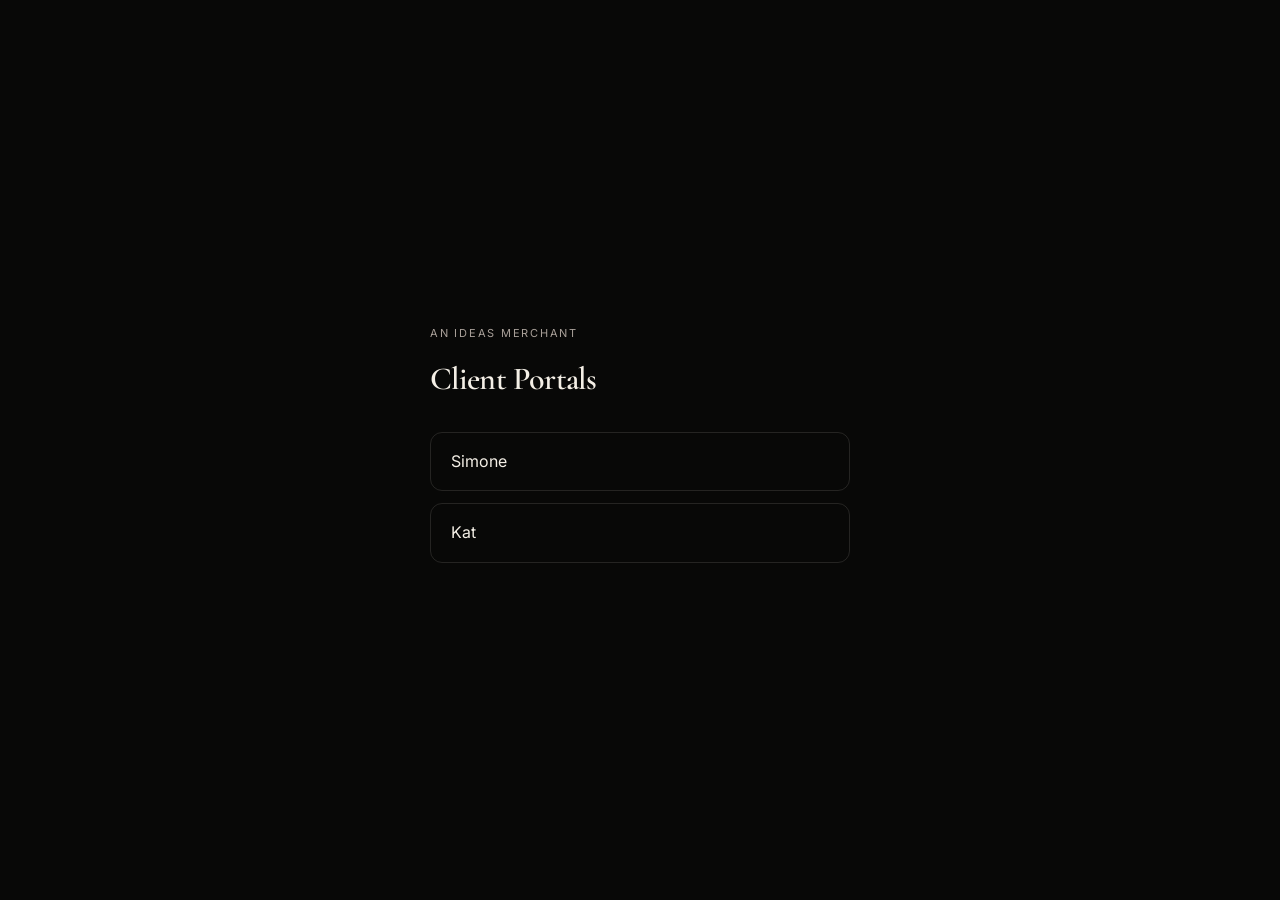
==== index.html @ 1a32e4e5 "Add files via upload" ====
<!DOCTYPE html>
<html lang="en">
<head>
<meta charset="utf-8">
<meta name="viewport" content="width=device-width, initial-scale=1">
<title>Client Portals · An Ideas Merchant</title>
<link rel="stylesheet" href="../styles.css">
<style>
  body { margin:0; min-height:100vh; display:flex; align-items:center; justify-content:center; background:var(--aim-black); color:var(--aim-ivory); font-family:var(--font-body); padding:40px; }
  .wrap { width:min(420px, 100%); }
  .word { font-size:11px; letter-spacing:0.16em; text-transform:uppercase; color:var(--aim-muted); margin:0 0 10px; }
  h1 { font-family:var(--font-display); font-weight:600; letter-spacing:-0.02em; font-size:32px; margin:0 0 28px; }
  a.client-link { display:block; border:1px solid var(--aim-hairline-ivory); border-radius:12px; padding:16px 20px; margin-bottom:12px; color:var(--aim-ivory); transition:border-color 0.28s; }
  a.client-link:hover { border-color:var(--aim-gold); color:var(--aim-gold); }
</style>
</head>
<body>
<div class="wrap">
  <p class="word">An Ideas Merchant</p>
  <h1>Client Portals</h1>
  <a class="client-link" href="./simone/">Simone</a>
  <a class="client-link" href="./kat/">Kat</a>
</div>
</body>
</html>
---- styles.css ----
/* ============================================================
   AIM DESIGN SYSTEM v1.0 — global entry point.
   Consumers link this one file. Import order matters:
   fonts → tokens → effects. No rules are declared here.
   ============================================================ */
@import url('./tokens/fonts.css');
@import url('./tokens/colors.css');
@import url('./tokens/typography.css');
@import url('./tokens/spacing.css');
@import url('./tokens/effects.css');
@import url('./tokens/base.css');
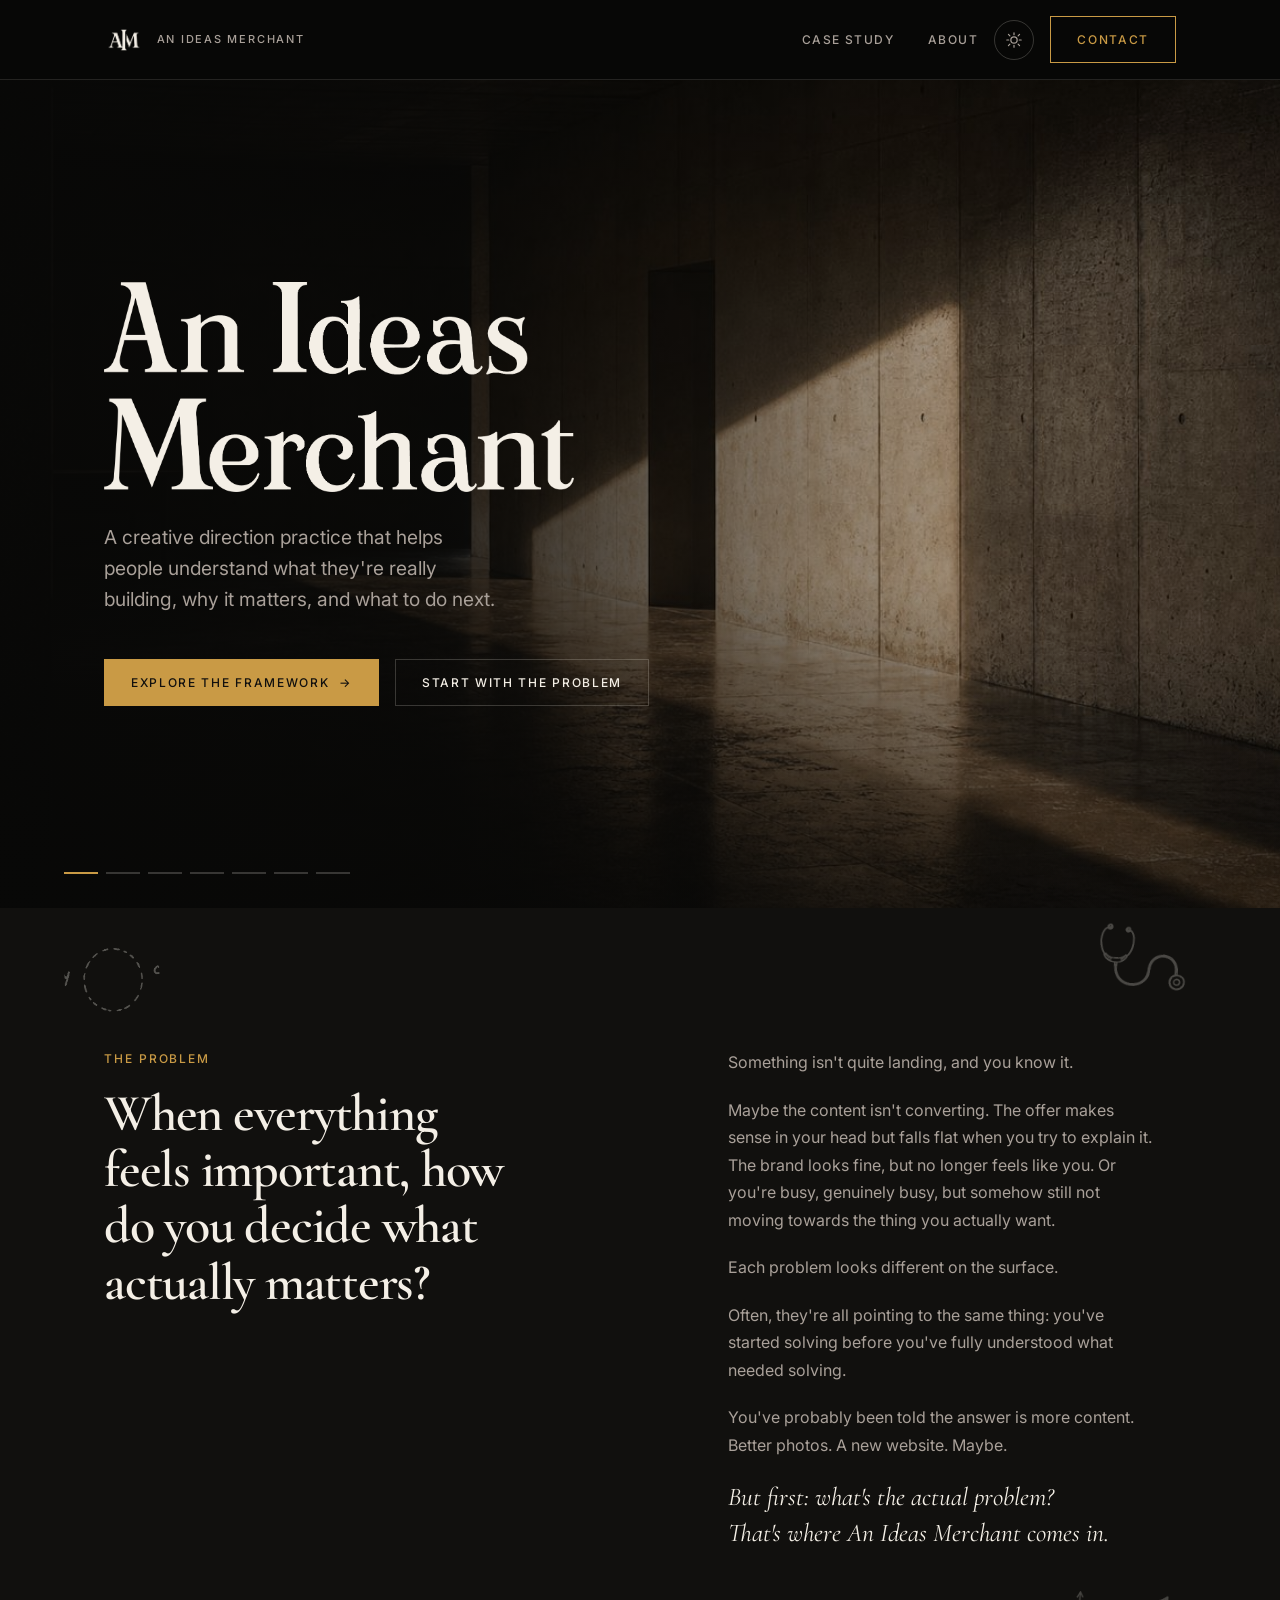
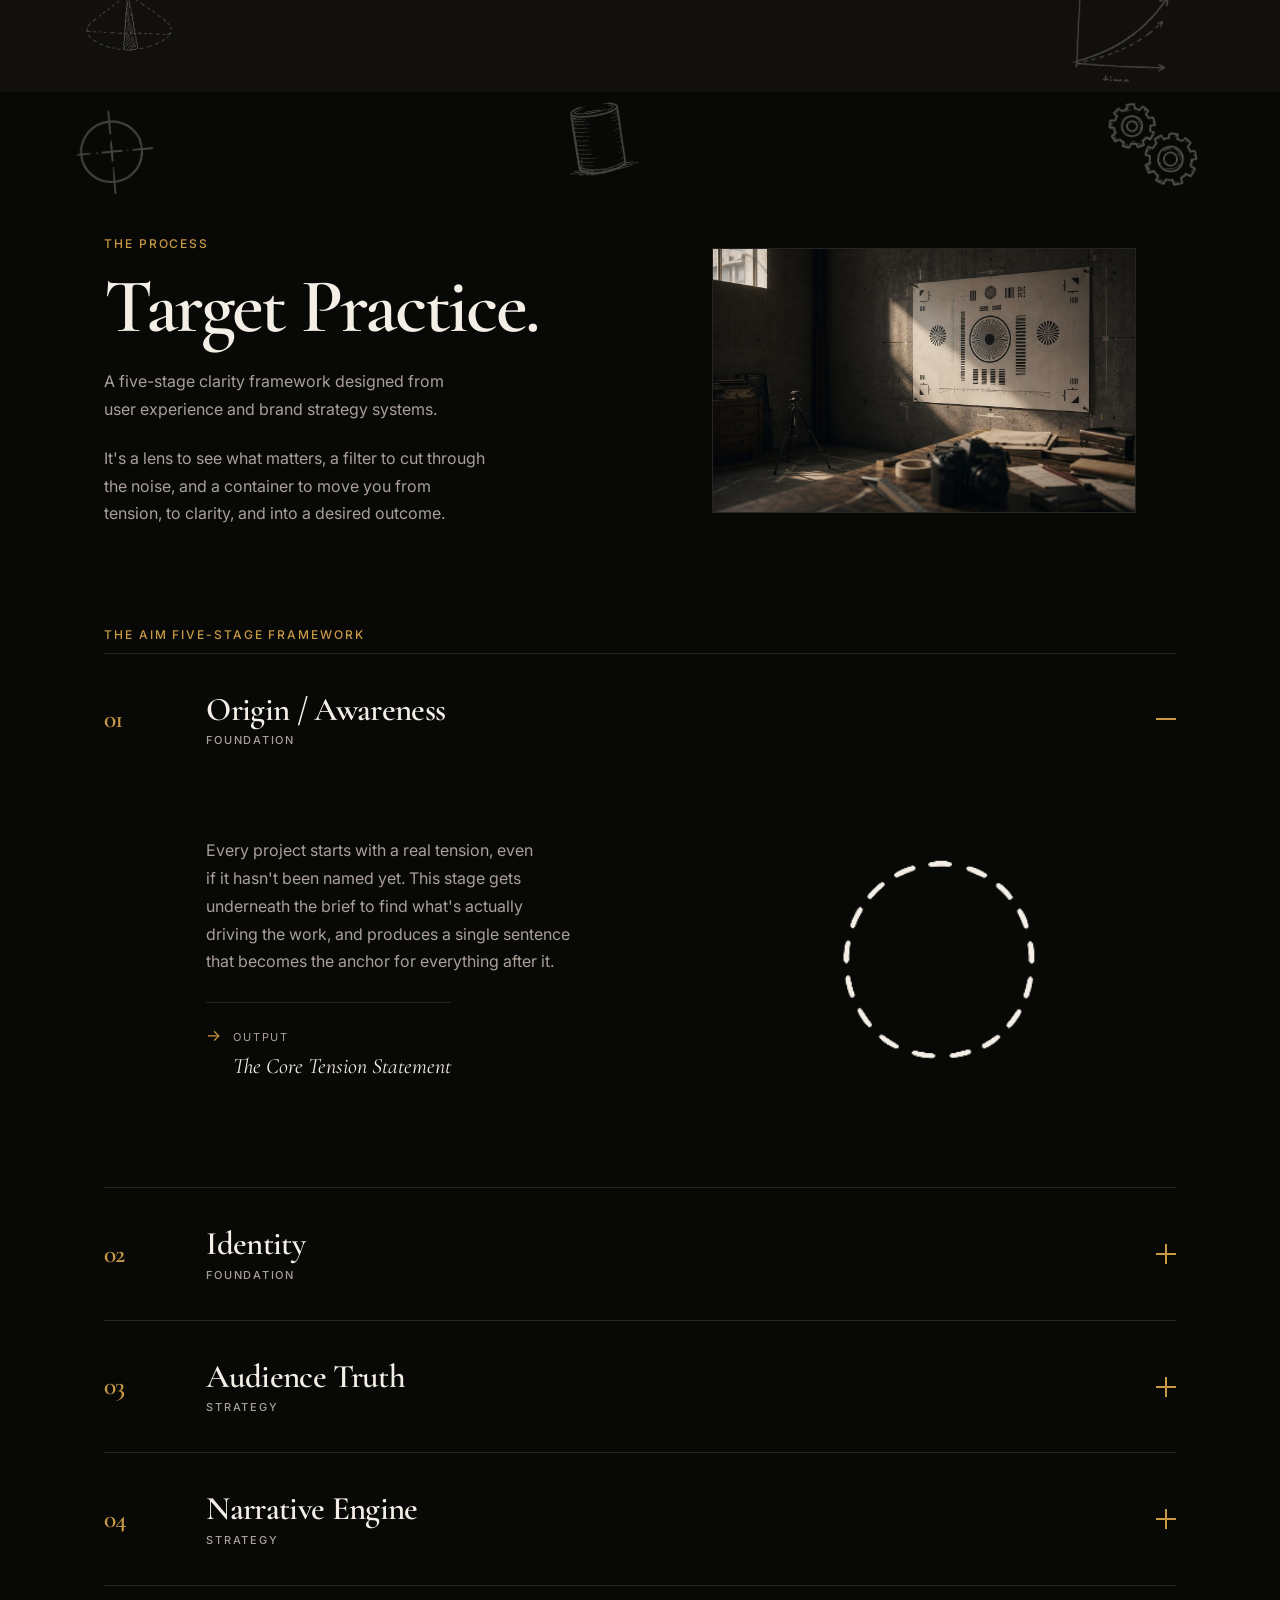
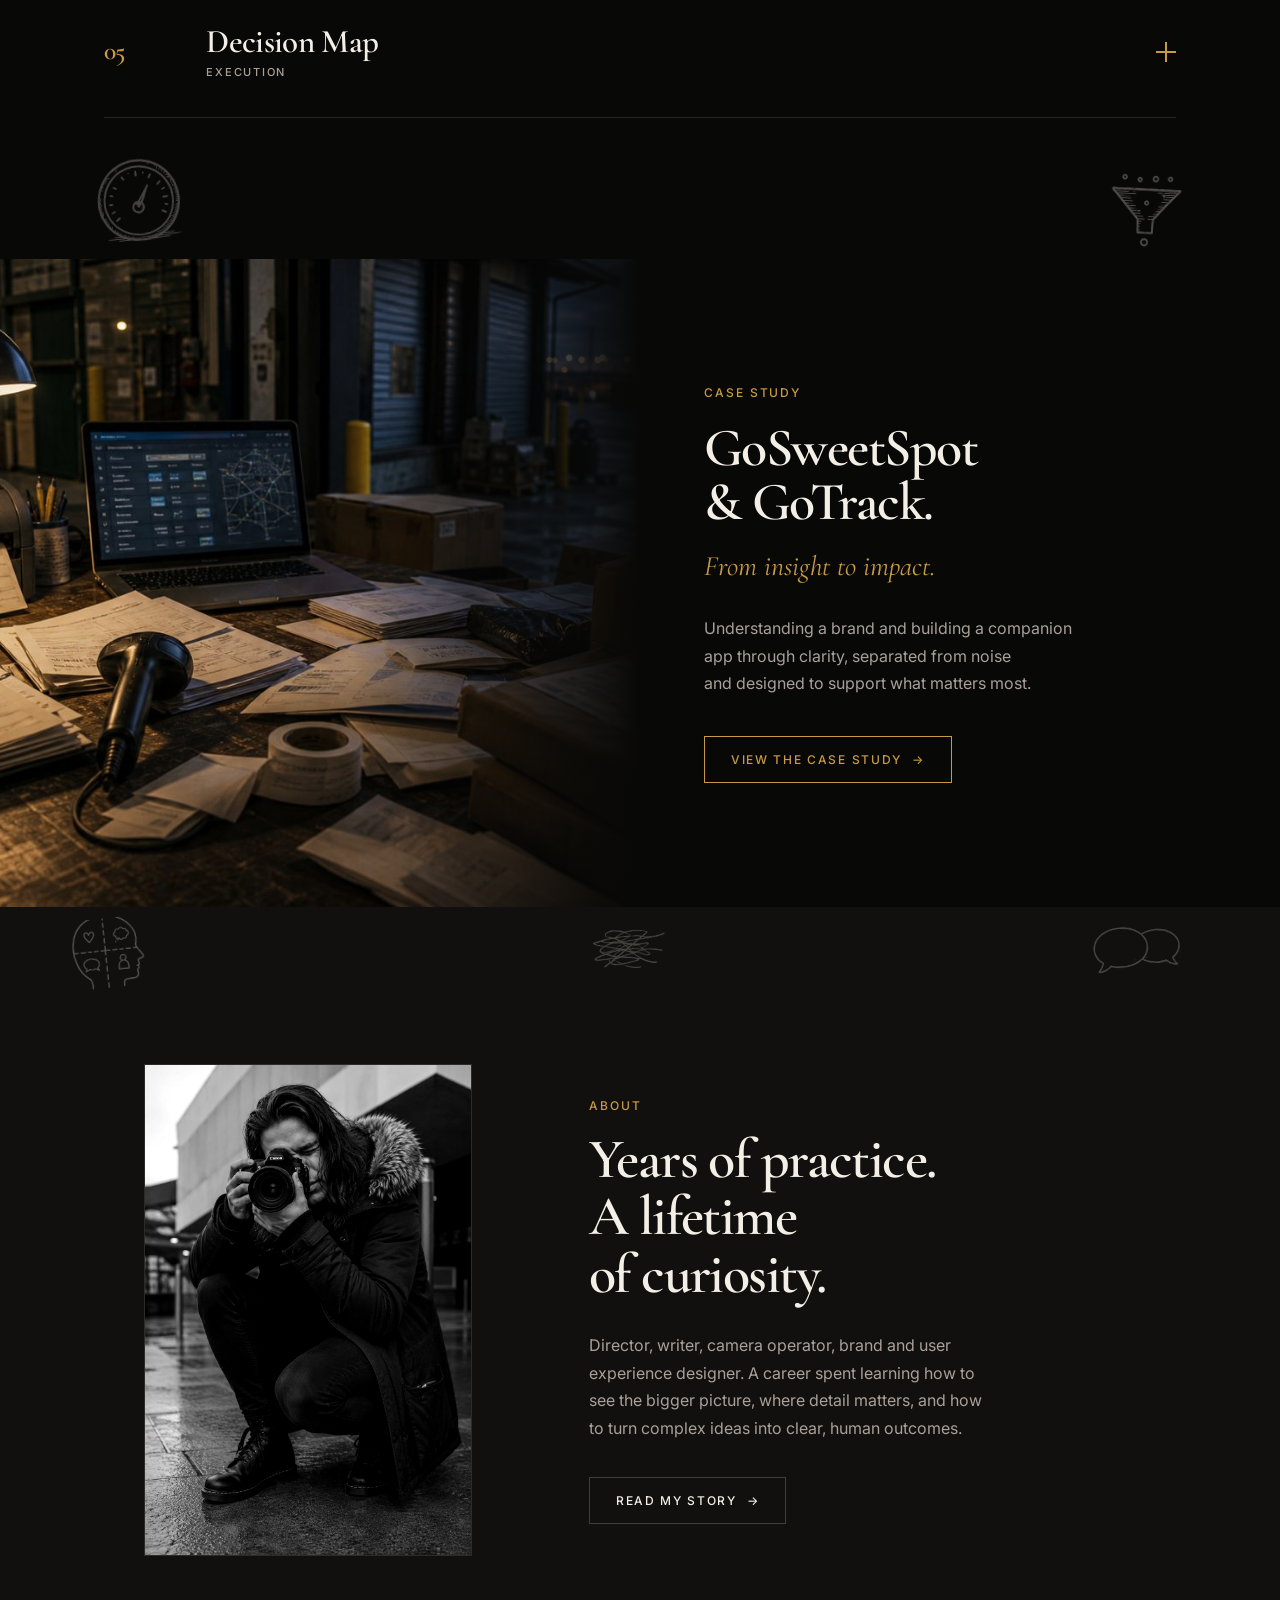
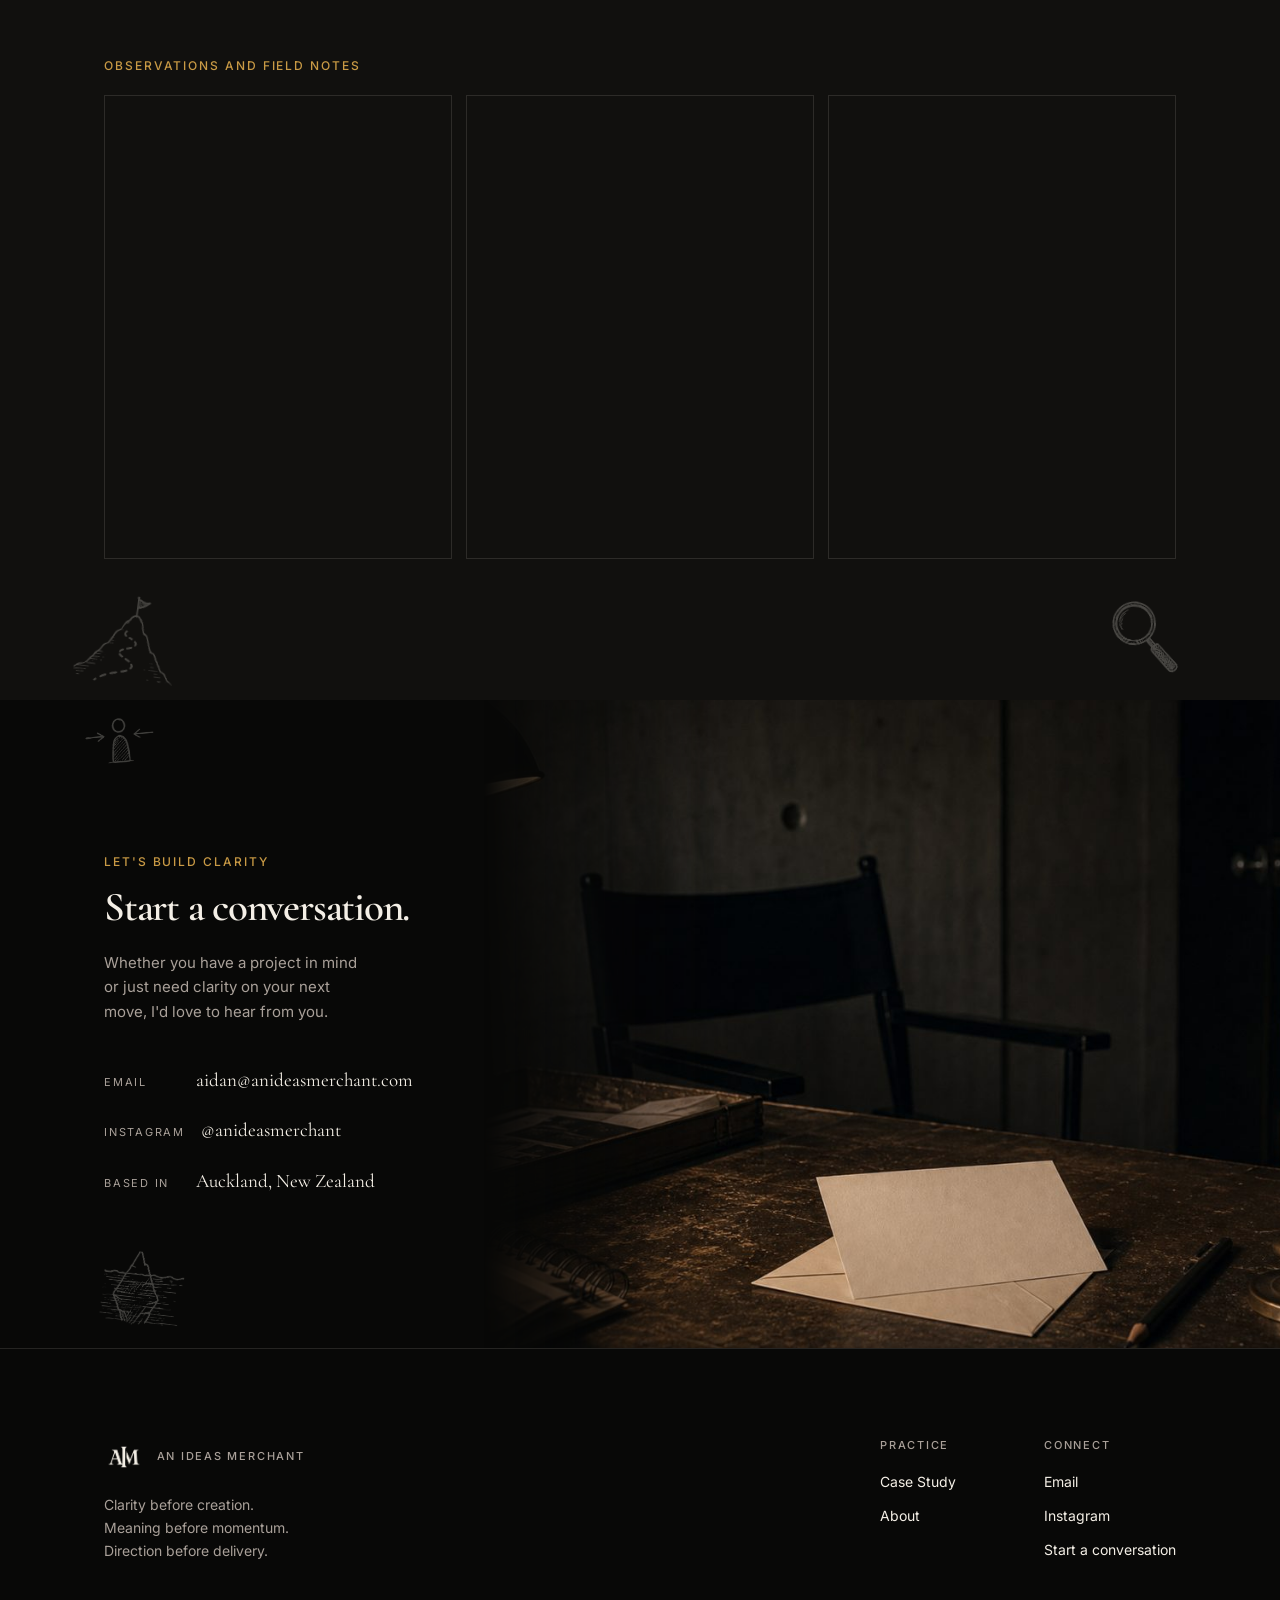
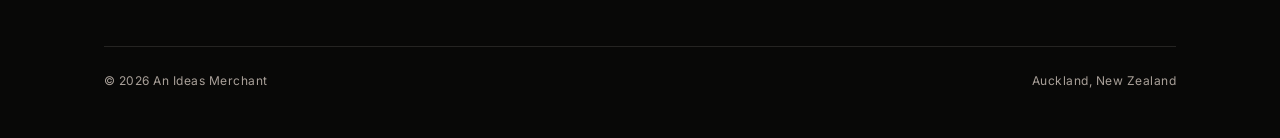
==== commit 7f1cf933: "Add files via upload" ====
--- a/index.html
+++ b/index.html
@@ -3,23 +3,804 @@
 <head>
 <meta charset="utf-8">
 <meta name="viewport" content="width=device-width, initial-scale=1">
-<title>Client Portals · An Ideas Merchant</title>
-<link rel="stylesheet" href="../styles.css">
+<meta name="color-scheme" content="dark light">
+<script>
+  (function () {
+    try {
+      var t = localStorage.getItem('aim-theme');
+      if (t === 'light' || t === 'dark') document.documentElement.setAttribute('data-theme', t);
+    } catch (e) {}
+  })();
+</script>
+<title>An Ideas Merchant · Clarity before creation</title>
+<link rel="icon" type="image/png" sizes="32x32" href="assets/favicon/favicon-32.png">
+<link rel="icon" type="image/png" sizes="48x48" href="assets/favicon/favicon-48.png">
+<link rel="icon" type="image/png" sizes="512x512" href="assets/favicon/favicon-512.png">
+<link rel="apple-touch-icon" href="assets/favicon/apple-touch-icon.png">
+<meta name="description" content="A creative direction practice that helps people understand what they're really building, why it matters, and what to do next.">
+<meta property="og:type" content="website">
+<meta property="og:site_name" content="An Ideas Merchant">
+<meta property="og:url" content="https://anideasmerchant.com/">
+<meta property="og:title" content="An Ideas Merchant · Clarity before creation">
+<meta property="og:description" content="A creative direction practice that helps people understand what they're really building, why it matters, and what to do next.">
+<meta property="og:image" content="https://anideasmerchant.com/assets/og/og-home.jpg">
+<meta property="og:image:width" content="1200">
+<meta property="og:image:height" content="630">
+<meta name="twitter:card" content="summary_large_image">
+<meta name="twitter:title" content="An Ideas Merchant · Clarity before creation">
+<meta name="twitter:description" content="A creative direction practice that helps people understand what they're really building, why it matters, and what to do next.">
+<meta name="twitter:image" content="https://anideasmerchant.com/assets/og/og-home.jpg">
+<link rel="stylesheet" href="styles.css">
 <style>
-  body { margin:0; min-height:100vh; display:flex; align-items:center; justify-content:center; background:var(--aim-black); color:var(--aim-ivory); font-family:var(--font-body); padding:40px; }
-  .wrap { width:min(420px, 100%); }
-  .word { font-size:11px; letter-spacing:0.16em; text-transform:uppercase; color:var(--aim-muted); margin:0 0 10px; }
-  h1 { font-family:var(--font-display); font-weight:600; letter-spacing:-0.02em; font-size:32px; margin:0 0 28px; }
-  a.client-link { display:block; border:1px solid var(--aim-hairline-ivory); border-radius:12px; padding:16px 20px; margin-bottom:12px; color:var(--aim-ivory); transition:border-color 0.28s; }
-  a.client-link:hover { border-color:var(--aim-gold); color:var(--aim-gold); }
+  /* ============================================================
+     An Ideas Merchant — website. Dark direction (cinema black).
+     Built on AIM design system tokens (styles.css). Page-level
+     layout only; colour + type come from the system.
+     ============================================================ */
+  :root {
+    --maxw: 1200px;
+    --gutter: clamp(22px, 5vw, 80px);
+    --section-y: clamp(80px, 11vw, 150px);
+  }
+  * { box-sizing: border-box; }
+  html { scroll-behavior: smooth; }
+  body {
+    background: var(--aim-black); color: var(--aim-ivory);
+    overflow-x: hidden; margin: 0;
+    font-family: var(--font-body);
+    -webkit-font-smoothing: antialiased;
+    -moz-osx-font-smoothing: grayscale;
+    text-rendering: optimizeLegibility;
+  }
+  a { color: inherit; text-decoration: none; }
+  img { display: block; max-width: 100%; }
+  p { text-wrap: pretty; margin: 0; }
+
+  .display { font-family: var(--font-display); font-weight: 600; line-height: 1.04; letter-spacing: -0.02em; }
+  .kicker {
+    font-family: var(--font-body); font-weight: 500; font-size: 12px;
+    letter-spacing: var(--tracking-meta); text-transform: uppercase;
+    color: var(--aim-gold); margin: 0;
+  }
+  .meta-label {
+    font-family: var(--font-body); font-weight: 500; font-size: 11px;
+    letter-spacing: var(--tracking-meta); text-transform: uppercase;
+    color: var(--aim-muted); margin: 0;
+  }
+  .lede { font-size: clamp(17px, 1.5vw, 20px); line-height: 1.62; color: var(--aim-muted); }
+  .wrap { max-width: var(--maxw); margin: 0 auto; padding-inline: var(--gutter); }
+  section { position: relative; }
+
+  /* ---- NAV ---- */
+  .nav {
+    position: sticky; top: 0; z-index: 60;
+    background: color-mix(in srgb, var(--aim-black) 82%, transparent);
+    backdrop-filter: saturate(120%) blur(12px);
+    border-bottom: 1px solid var(--aim-hairline-ivory);
+  }
+  .nav-inner {
+    max-width: var(--maxw); margin: 0 auto; padding: 16px var(--gutter);
+    display: flex; align-items: center; justify-content: space-between; gap: 24px;
+  }
+  .brand { display: flex; align-items: center; gap: 13px; }
+  .brand .mono-logo { height: 40px; width: auto; display: block; }
+  .brand .word { font-family: var(--font-body); font-weight: 500; font-size: 11px; letter-spacing: var(--tracking-meta); text-transform: uppercase; color: var(--aim-muted); }
+  .nav-links { display: flex; align-items: center; gap: 34px; }
+  .nav-links a {
+    font-family: var(--font-body); font-size: 12px; font-weight: 500;
+    letter-spacing: 0.12em; text-transform: uppercase; color: var(--aim-muted);
+    transition: color var(--dur) var(--ease-out);
+  }
+  .nav-links a:hover { color: var(--aim-ivory); }
+
+  .btn {
+    font-family: var(--font-body); font-size: 12px; font-weight: 500;
+    letter-spacing: 0.14em; text-transform: uppercase;
+    padding: 13px 26px; cursor: pointer; border: 1px solid transparent;
+    white-space: nowrap; display: inline-flex; align-items: center; gap: 10px;
+    transition: background var(--dur) var(--ease-out), color var(--dur) var(--ease-out), border-color var(--dur) var(--ease-out);
+  }
+  .btn .arw { transition: transform var(--dur) var(--ease-out); }
+  .btn:hover .arw { transform: translateX(4px); }
+  .btn-outline { border-color: var(--aim-gold); color: var(--aim-gold); }
+  .btn-outline:hover { background: var(--aim-gold); color: var(--aim-charcoal); }
+  .btn-solid { background: var(--aim-gold); color: var(--aim-charcoal); }
+  .btn-solid:hover { background: var(--aim-gold-light); }
+  .btn-ghost { border-color: var(--aim-hairline-ivory-strong); color: var(--aim-ivory); }
+  .btn-ghost:hover { border-color: var(--aim-ivory); }
+
+  /* ---- HERO ---- */
+  .hero { position: relative; min-height: min(92vh, 900px); display: flex; align-items: center; isolation: isolate; overflow: hidden; }
+  .hero-slides { position: absolute; inset: 0; z-index: -2; }
+  .hero-slides img {
+    position: absolute; inset: 0; width: 100%; height: 100%; object-fit: cover;
+    object-position: 70% 50%; opacity: 0; transition: opacity 1600ms var(--ease-inout);
+    filter: saturate(0.9) contrast(1.02);
+  }
+  .hero-slides img.on { opacity: 1; }
+  .hero::after {
+    content: ""; position: absolute; inset: 0; z-index: -1;
+    background:
+      linear-gradient(90deg, rgba(8,8,7,0.97) 0%, rgba(8,8,7,0.86) 34%, rgba(8,8,7,0.42) 66%, rgba(8,8,7,0.15) 100%),
+      linear-gradient(0deg, rgba(8,8,7,0.65) 0%, rgba(8,8,7,0) 40%);
+  }
+  .hero-inner { width: 100%; padding-block: clamp(90px, 14vw, 140px); }
+  .hero .eyebrow { margin-bottom: 26px; }
+  .hero-wordmark { margin: 0; }
+  .hero-wordmark img { width: clamp(230px, 42vw, 470px); height: auto; display: block; }
+  .hero-sub { margin: 30px 0 0; max-width: 44ch; }
+  .hero-actions { margin-top: 44px; display: flex; gap: 16px; flex-wrap: wrap; align-items: center; }
+  .hero-progress { position: absolute; left: var(--gutter); bottom: 34px; z-index: 2; display: flex; gap: 8px; }
+  .hero-progress button { -webkit-appearance: none; appearance: none; border: 0; padding: 12px 0 0; margin: -12px 0 0; background: transparent; cursor: pointer; display: block; }
+  .hero-progress button span { display: block; width: 34px; height: 2px; background: var(--aim-hairline-ivory-strong); transition: background var(--dur) var(--ease-out); }
+  .hero-progress button.on span { background: var(--aim-gold); }
+  .hero-progress button:hover span { background: var(--aim-ivory); }
+  .hero-progress button.on:hover span { background: var(--aim-gold); }
+
+  /* ---- generic section head ---- */
+  .sec-head h2 { font-size: clamp(34px, 5vw, 60px); margin: 16px 0 0; }
+  .rule { height: 1px; background: var(--aim-hairline-ivory); border: 0; margin: 0; }
+
+  /* ---- THE PROBLEM ---- */
+  .problem { padding-block: var(--section-y); background: var(--aim-charcoal); }
+  .problem-grid { display: grid; grid-template-columns: 1.1fr 0.9fr; gap: clamp(36px, 6vw, 100px); align-items: start; }
+  .problem h2 { font-size: clamp(30px, 4.2vw, 52px); margin: 18px 0 0; max-width: 20ch; line-height: 1.08; letter-spacing: -0.024em; text-wrap: balance; }
+  .problem h2 .soft { color: var(--aim-muted); }
+  .problem-body p { font-size: clamp(16px, 1.2vw, 18px); line-height: 1.72; color: var(--aim-muted); margin: 0 0 20px; }
+  .problem-body p:last-child { margin-bottom: 0; }
+  .problem-body .turn { color: var(--aim-ivory); font-family: var(--font-display); font-style: italic; font-size: clamp(20px, 2vw, 26px); line-height: 1.4; }
+
+  /* ---- THE PROCESS ---- */
+  .process { padding-block: var(--section-y); }
+  .process-top { display: grid; grid-template-columns: 1fr 1fr; gap: clamp(32px, 5vw, 80px); align-items: center; }
+  .process-figure { aspect-ratio: 16/10; overflow: hidden; border: 1px solid var(--aim-hairline-ivory); }
+  .process-figure img { width: 100%; height: 100%; object-fit: cover; filter: saturate(0.9); }
+  .process h2 { font-size: clamp(40px, 6vw, 80px); margin: 16px 0 0; line-height: 1.0; letter-spacing: -0.03em; }
+  .process-intro p { color: var(--aim-muted); font-size: clamp(16px, 1.25vw, 18px); line-height: 1.72; margin: 22px 0 0; max-width: 46ch; }
+
+  .framework-label { margin: clamp(56px, 8vw, 96px) 0 8px; }
+  .steps { border-top: 1px solid var(--aim-hairline-ivory); }
+  .step { border-bottom: 1px solid var(--aim-hairline-ivory); }
+  .step-head {
+    width: 100%; background: none; border: 0; cursor: pointer; color: inherit;
+    display: grid; grid-template-columns: 64px 1fr 32px; align-items: center; gap: clamp(16px, 3vw, 40px);
+    padding: clamp(26px, 3vw, 38px) 0; text-align: left; font: inherit;
+  }
+  .step-num { font-family: var(--font-display); font-size: clamp(20px, 2vw, 26px); color: var(--aim-gold); }
+  .step-title { font-family: var(--font-display); font-weight: 600; font-size: clamp(23px, 2.6vw, 33px); line-height: 1.08; letter-spacing: -0.02em; }
+  .step-title .role { display: block; font-family: var(--font-body); font-size: 11px; font-weight: 500; letter-spacing: var(--tracking-meta); text-transform: uppercase; color: var(--aim-muted); margin-top: 8px; }
+  .step-toggle { position: relative; width: 20px; height: 20px; justify-self: end; }
+  .step-toggle::before, .step-toggle::after { content: ""; position: absolute; background: var(--aim-gold); transition: opacity var(--dur) var(--ease-out), transform var(--dur) var(--ease-out); }
+  .step-toggle::before { left: 0; top: 9px; width: 20px; height: 2px; }
+  .step-toggle::after { left: 9px; top: 0; width: 2px; height: 20px; }
+  .step[aria-expanded="true"] .step-toggle::after { opacity: 0; transform: scaleY(0); }
+  .step-panel { overflow: hidden; max-height: 0; transition: max-height var(--dur-slow) var(--ease-inout); }
+  .step-panel-inner {
+    display: grid; grid-template-columns: 1.05fr 0.95fr; gap: clamp(28px, 5vw, 64px);
+    align-items: center; padding: 0 0 clamp(36px, 4vw, 52px) 0;
+  }
+  .step-panel-inner .txt { padding-left: clamp(0px, calc(64px + 3vw), 104px); }
+  .step-desc { color: var(--aim-muted); font-size: clamp(16px, 1.2vw, 18px); line-height: 1.74; margin: 0; max-width: 52ch; }
+  .step-output { margin-top: 26px; display: inline-flex; align-items: baseline; gap: 12px; padding-top: 20px; border-top: 1px solid var(--aim-hairline-ivory); }
+  .step-output .arrow { color: var(--aim-gold); }
+  .step-output .lbl { font-size: 11px; letter-spacing: var(--tracking-meta); text-transform: uppercase; color: var(--aim-muted); }
+  .step-output .val { font-family: var(--font-display); font-style: italic; font-size: clamp(18px, 1.8vw, 22px); color: var(--aim-ivory); }
+  .step-figure { aspect-ratio: 16/11; overflow: hidden; border: 1px solid var(--aim-hairline-ivory); }
+  .step-figure img { width: 100%; height: 100%; object-fit: cover; filter: saturate(0.9); }
+
+  /* ---- CASE STUDY ---- */
+  .case { position: relative; min-height: clamp(520px, 72vh, 720px); display: grid; grid-template-columns: 1fr 1fr; isolation: isolate; }
+  .case-media { position: relative; overflow: hidden; }
+  .case-media img { position: absolute; inset: 0; width: 100%; height: 100%; object-fit: cover; filter: saturate(0.88); }
+  .case-media::after { content: ""; position: absolute; inset: 0; background: linear-gradient(90deg, rgba(8,8,7,0) 55%, var(--aim-black) 100%); }
+  .case-body { background: var(--aim-black); display: flex; align-items: center; padding: clamp(48px, 8vw, 110px) var(--gutter); }
+  .case-body-inner { max-width: 46ch; }
+  .case h2 { font-size: clamp(32px, 4.2vw, 54px); margin: 18px 0 0; line-height: 1.02; letter-spacing: -0.028em; }
+  .case .sub { margin: 14px 0 0; font-family: var(--font-display); font-style: italic; font-size: clamp(20px, 2.2vw, 28px); color: var(--aim-gold); }
+  .case p.body { margin: 26px 0 0; color: var(--aim-muted); font-size: clamp(16px, 1.25vw, 18px); line-height: 1.72; }
+  .case .btn { margin-top: 38px; }
+
+  /* ---- ABOUT ---- */
+  .about { padding-block: var(--section-y); background: var(--aim-charcoal); }
+  .about-grid { display: grid; grid-template-columns: 0.82fr 1.18fr; gap: clamp(36px, 6vw, 90px); align-items: center; }
+  .about-figure { aspect-ratio: 2/3; overflow: hidden; border: 1px solid var(--aim-hairline-ivory); }
+  .about-figure img { width: 100%; height: 100%; object-fit: cover; filter: saturate(0.86) contrast(1.03); }
+  .about h2 { font-size: clamp(32px, 4.4vw, 56px); margin: 16px 0 0; max-width: 15ch; line-height: 1.03; letter-spacing: -0.028em; }
+  .about p.bio { color: var(--aim-muted); line-height: 1.74; font-size: clamp(16px, 1.25vw, 18px); margin: 28px 0 0; max-width: 52ch; }
+  .about .about-cta { margin-top: 34px; }
+  .about-frames { margin-top: clamp(48px, 7vw, 84px); }
+  .about-frames .fh { display: flex; align-items: baseline; justify-content: space-between; gap: 16px; margin-bottom: 20px; flex-wrap: wrap; }
+  .frames-grid { display: grid; grid-template-columns: repeat(3, 1fr); gap: 14px; }
+  .frames-grid figure { margin: 0; aspect-ratio: 3/4; overflow: hidden; border: 1px solid var(--aim-hairline-ivory); }
+  .frames-grid img { width: 100%; height: 100%; object-fit: cover; filter: saturate(0.88); transition: transform 700ms var(--ease-out); }
+  .frames-grid figure:hover img { transform: scale(1.045); }
+
+  /* ---- CONTACT ---- */
+  .contact { position: relative; min-height: clamp(520px, 72vh, 700px); display: flex; align-items: center; isolation: isolate; overflow: hidden; background: var(--aim-black); }
+  .contact::before { content: ""; position: absolute; inset: 0; z-index: 0; background: var(--aim-black); }
+  .contact-body { position: relative; z-index: 2; display: flex; align-items: center; padding: clamp(56px, 8vw, 120px) var(--gutter); }
+  /* align contact copy to the same left edge as the centered .wrap blocks. */
+  @media (min-width: 941px) {
+    .contact { padding-left: max(var(--gutter), calc((100% - var(--maxw)) / 2 + var(--gutter))); }
+    .contact-body { padding-left: 0; }
+    .contact .contact-media img { left: max(400px, calc(var(--cl) + 164px)); max-width: 1700px; }
+  }
+  .contact-body-inner { max-width: 360px; }
+  .contact h2 { font-size: clamp(30px, 3.2vw, 44px); margin: 16px 0 0; line-height: 1.02; letter-spacing: -0.03em; }
+  .contact .intro { margin: 22px 0 0; color: var(--aim-muted); font-size: clamp(15px, 1.15vw, 17px); line-height: 1.65; max-width: 32ch; }
+  .contact-list { margin: 40px 0 0; display: grid; gap: 20px; }
+  .contact-row { display: flex; align-items: baseline; gap: 16px; }
+  .contact-row .rk { font-size: 11px; letter-spacing: var(--tracking-meta); text-transform: uppercase; color: var(--aim-muted); min-width: 76px; }
+  .contact-row a, .contact-row span.v { font-family: var(--font-display); font-size: clamp(16px, 1.5vw, 19px); color: var(--aim-ivory); transition: color var(--dur) var(--ease-out); }
+  .contact-row a:hover { color: var(--aim-gold); }
+  .contact-media { position: absolute; inset: 0; z-index: 0; overflow: hidden; --cl: max(var(--gutter), calc((100% - var(--maxw)) / 2 + var(--gutter))); -webkit-mask-image: linear-gradient(90deg, transparent calc(var(--cl) + 380px), #000 calc(var(--cl) + 620px)); mask-image: linear-gradient(90deg, transparent calc(var(--cl) + 380px), #000 calc(var(--cl) + 620px)); }
+  .contact-media img { position: absolute; inset: 0; width: 100%; height: 100%; object-fit: cover; filter: saturate(0.9); }
+
+  /* ---- FOOTER ---- */
+  .footer { padding: clamp(52px,7vw,88px) 0 48px; background: var(--aim-black); border-top: 1px solid var(--aim-hairline-ivory); }
+  .footer-top { display: flex; justify-content: space-between; gap: 44px; flex-wrap: wrap; align-items: flex-start; }
+  .footer-brand .brand { margin-bottom: 16px; }
+  .footer-brand p { max-width: 34ch; color: var(--aim-muted); line-height: 1.66; font-size: 14px; }
+  .footer-cols { display: flex; gap: clamp(40px, 7vw, 88px); flex-wrap: wrap; }
+  .footer-col h4 { font-family: var(--font-body); font-size: 11px; letter-spacing: var(--tracking-meta); text-transform: uppercase; color: var(--aim-muted); margin: 0 0 16px; font-weight: 500; }
+  .footer-col a { display: block; font-size: 14px; color: var(--aim-ivory); margin-bottom: 12px; transition: color var(--dur) var(--ease-out); }
+  .footer-col a:hover { color: var(--aim-gold); }
+  .footer-line { margin-top: clamp(48px,6vw,72px); padding-top: 24px; border-top: 1px solid var(--aim-hairline-ivory); display: flex; justify-content: space-between; gap: 16px; flex-wrap: wrap; }
+  .footer-line span { font-size: 12px; color: var(--aim-muted); letter-spacing: 0.04em; }
+
+  /* ---- reveal ---- */
+  .reveal { opacity: 0; transform: translateY(20px); transition: opacity 800ms var(--ease-out), transform 800ms var(--ease-out); }
+  .reveal.in { opacity: 1; transform: none; }
+  @media (prefers-reduced-motion: reduce) { .reveal { opacity: 1; transform: none; transition: none; } }
+
+  /* ---- framework diagrams: hand-drawn journal glyphs, themeable ink ---- */
+  .figure-diagram { border: 0; background: none; aspect-ratio: 5/4;
+    display: flex; align-items: center; justify-content: center; padding: clamp(10px, 2.6vw, 40px); }
+  .diagram { width: 100%; height: 100%; background-color: var(--aim-ivory);
+    -webkit-mask-repeat: no-repeat; mask-repeat: no-repeat;
+    -webkit-mask-position: center; mask-position: center;
+    -webkit-mask-size: contain; mask-size: contain; }
+
+  /* ---- theme toggle ---- */
+  .theme-toggle { background: none; border: 1px solid var(--aim-hairline-ivory-strong); color: var(--aim-muted);
+    width: 40px; height: 40px; border-radius: 50%; cursor: pointer; display: inline-flex; align-items: center;
+    justify-content: center; flex: none; transition: color var(--dur) var(--ease-out), border-color var(--dur) var(--ease-out); }
+  .theme-toggle:hover { color: var(--aim-ivory); border-color: var(--aim-ivory); }
+  .theme-toggle svg { width: 18px; height: 18px; display: block; }
+  .theme-toggle .i-moon { display: none; }
+  .theme-toggle .i-sun { display: block; }
+  [data-theme="light"] .theme-toggle .i-moon { display: block; }
+  [data-theme="light"] .theme-toggle .i-sun { display: none; }
+  .nav-right { display: flex; align-items: center; gap: 16px; }
+
+  /* ============================================================
+     LIGHT THEME — premium paper. Flips raw tokens; the hero stays
+     cinematic (dark) because it is photographic.
+     ============================================================ */
+  html { transition: background-color var(--dur-slow) var(--ease-out); }
+  [data-theme="light"] {
+    --aim-black:      #F4EFE6;
+    --aim-charcoal:   #E9E0D1;
+    --aim-surface:    #E6DCCB;
+    --aim-muted:      #6D6258;
+    --aim-ivory:      #14120F;
+    --aim-gold:       #9A6B28;
+    --aim-gold-light: #C99A45;
+    --aim-hairline-ivory:        rgba(17,16,14,0.13);
+    --aim-hairline-ivory-strong: rgba(17,16,14,0.24);
+  }
+  /* keep the hero cinematic dark in light mode */
+  [data-theme="light"] .hero {
+    --aim-black:      #080807;
+    --aim-charcoal:   #11100E;
+    --aim-muted:      #A9A099;
+    --aim-ivory:      #F4EFE6;
+    --aim-gold:       #C99A45;
+    --aim-gold-light: #E2BE72;
+    --aim-hairline-ivory:        rgba(244,239,230,0.12);
+    --aim-hairline-ivory-strong: rgba(244,239,230,0.20);
+  }
+  /* logos are ivory PNGs — flip to ink where they sit on paper */
+  [data-theme="light"] .nav .mono-logo,
+  [data-theme="light"] .footer .mono-logo { filter: invert(1) grayscale(1) brightness(0.16); }
+  /* faint background glyph watermarks — flip ivory line-art to ink */
+  [data-theme="light"] .glyph { filter: invert(1); }
+
+  /* ---- responsive ---- */
+  @media (max-width: 940px) {
+    .nav-links { display: none; }
+    .hero-slides img { object-position: 50% 38%; }
+    .problem-grid, .process-top, .step-panel-inner, .about-grid { grid-template-columns: 1fr; }
+    .step-panel-inner .txt { padding-left: 0; }
+    .case { grid-template-columns: 1fr; }
+    .case-media { min-height: 340px; order: -1; }
+    .case-media::after { background: linear-gradient(0deg, var(--aim-black) 0%, rgba(8,8,7,0) 55%); }
+    .contact { flex-direction: column; min-height: auto; }
+    .contact-media { position: relative; inset: auto; height: clamp(280px, 55vw, 380px); -webkit-mask-image: none; mask-image: none; }
+    .about-figure { aspect-ratio: 4/5; }
+    .about-figure img { filter: saturate(0.92) contrast(1.05) brightness(1.12); }
+    .frames-grid { grid-template-columns: 1fr 1fr; }
+  }
+  @media (max-width: 560px) {
+    .step-head { grid-template-columns: 40px 1fr 24px; gap: 14px; }
+    .contact-row { flex-direction: column; gap: 4px; }
+    .frames-grid { grid-template-columns: 1fr; }
+  }
+  /* ---- typographic rag: intentional measure + balanced line endings ---- */
+  h1, h2, h3 { text-wrap: balance; }
+  .hero-sub { max-width: 37ch; }
+  .problem-body p { max-width: 43ch; }
+  .process-intro p { max-width: 43ch; }
+  .step-desc { max-width: 50ch; }
+  .case p.body { max-width: 39ch; }
+  .case-body-inner { max-width: 40ch; }
+  .about p.bio { max-width: 46ch; }
+  .contact .intro { max-width: 36ch; }
+  .lede, .hero-sub, .problem-body p, .problem-body .turn, .process-intro p,
+  .step-desc, .case p.body, .case .sub, .about p.bio, .contact .intro { text-wrap: balance; }
+  /* body copy: prevent single-word orphans/widows (balance is only for headings + the turn line) */
+  .problem-body p { text-wrap: pretty; }
+  .problem-body .turn { text-wrap: balance; }
+
+  /* ---- field-note glyphs: hand-drawn chalk diagrams peppered behind sections ---- */
+  .problem, .process, .about, .contact { position: relative; overflow: hidden; }
+  .problem > .wrap, .process > .wrap, .about > .wrap, .contact > .wrap { position: relative; z-index: 1; }
+  .glyph { position: absolute; z-index: 0; pointer-events: none; background-repeat: no-repeat; background-position: center; background-size: contain; opacity: 0.28; filter: brightness(1.05); }
+  .glyph.d-container  { aspect-ratio: 205/200; background-image: url('assets/glyphs/bg-cylinder.png'); }
+  .glyph.d-bridge     { aspect-ratio: 420/185; background-image: url('assets/glyphs/bg-bridge.png'); }
+  .glyph.d-tension    { aspect-ratio: 151/154; background-image: url('assets/glyphs/t-tension.png'); }
+  .glyph.d-diagnosis  { aspect-ratio: 246/220; background-image: url('assets/glyphs/t-diagnosis.png'); }
+  .glyph.d-scope      { aspect-ratio: 269/179; background-image: url('assets/glyphs/t-scope.png'); }
+  .glyph.d-narrative  { aspect-ratio: 235/210; background-image: url('assets/glyphs/s4-narrative.png'); }
+  .glyph.d-pressure   { aspect-ratio: 208/195; background-image: url('assets/glyphs/bg-gauge.png'); }
+  .glyph.d-focus      { aspect-ratio: 195/200; background-image: url('assets/glyphs/bg-focus.png'); }
+  .glyph.d-cost       { aspect-ratio: 275/217; background-image: url('assets/glyphs/t-cost.png'); }
+  .glyph.d-delay      { aspect-ratio: 214/190; background-image: url('assets/glyphs/bg-mountain.png'); }
+  .glyph.d-gap        { aspect-ratio: 293/182; background-image: url('assets/glyphs/t-gap.png'); }
+  .glyph.d-hidden     { aspect-ratio: 195/205; background-image: url('assets/glyphs/bg-iceberg.png'); }
+  .glyph.d-identity   { aspect-ratio: 298/195; background-image: url('assets/glyphs/t-identity.png'); }
+  .glyph.d-empathy    { aspect-ratio: 246/184; background-image: url('assets/glyphs/t-empathy.png'); }
+  .glyph.d-assume     { aspect-ratio: 230/189; background-image: url('assets/glyphs/t-assume.png'); }
+  .glyph.d-remove     { aspect-ratio: 314/122; background-image: url('assets/glyphs/t-remove.png'); }
+  .glyph.d-filter     { aspect-ratio: 258/173; background-image: url('assets/glyphs/t-filter.png'); }
+  .glyph.d-diagnostic { aspect-ratio: 296/177; background-image: url('assets/glyphs/t-diagnostic.png'); }
+  @media (max-width: 1100px) { .glyph { display: none; } }
 </style>
 </head>
 <body>
-<div class="wrap">
-  <p class="word">An Ideas Merchant</p>
-  <h1>Client Portals</h1>
-  <a class="client-link" href="./simone/">Simone</a>
-  <a class="client-link" href="./kat/">Kat</a>
-</div>
+
+<template id="__bundler_thumbnail" data-bg-color="#0b0b0a">
+  <svg viewBox="0 0 1200 800" xmlns="http://www.w3.org/2000/svg">
+    <rect width="1200" height="800" fill="#0b0b0a"/>
+    <g fill="none" stroke="#c9a227" stroke-width="6">
+      <circle cx="600" cy="360" r="150"/>
+      <circle cx="600" cy="360" r="98"/>
+      <circle cx="600" cy="360" r="46"/>
+    </g>
+    <circle cx="600" cy="360" r="12" fill="#c9a227"/>
+    <text x="600" y="600" text-anchor="middle" fill="#f4efe6" font-family="Georgia, serif" font-size="58" font-style="italic">An Ideas Merchant</text>
+  </svg>
+</template>
+
+<!-- ====================== NAV ====================== -->
+<header class="nav">
+  <nav class="nav-inner" aria-label="Primary">
+    <a class="brand" href="./" aria-label="An Ideas Merchant, home">
+      <img class="mono-logo" src="assets/logos/aim-monogram-ivory.png" alt="AIM">
+      <span class="word">An Ideas Merchant</span>
+    </a>
+    <div class="nav-right">
+      <div class="nav-links">
+        <a href="case-study/">Case Study</a>
+        <a href="story/">About</a>
+      </div>
+      <button class="theme-toggle" type="button" aria-label="Toggle light and dark theme" title="Toggle theme">
+        <svg class="i-sun" viewBox="0 0 24 24" fill="none" stroke="currentColor" stroke-width="1.6" stroke-linecap="round"><circle cx="12" cy="12" r="4.2"></circle><path d="M12 2.4v2.6M12 19v2.6M4.6 4.6l1.9 1.9M17.5 17.5l1.9 1.9M2.4 12h2.6M19 12h2.6M4.6 19.4l1.9-1.9M17.5 6.5l1.9-1.9"></path></svg>
+        <svg class="i-moon" viewBox="0 0 24 24" fill="currentColor"><path d="M20 14.5A8 8 0 0 1 9.5 4a8 8 0 1 0 10.5 10.5z"></path></svg>
+      </button>
+      <a class="btn btn-outline" href="#contact">Contact</a>
+    </div>
+  </nav>
+</header>
+
+<main id="top">
+
+  <!-- ====================== HERO ====================== -->
+  <section class="hero">
+    <div class="hero-slides" aria-hidden="true">
+      <img class="on" src="uploads/aim-home-landing-light-container.jpg" alt="">
+      <img src="uploads/target-practice-overview-calibration-wall-v2.jpg" alt="">
+      <img src="uploads/target-practice-01-origin-script-shot-list-v3.jpg" alt="">
+      <img src="uploads/target-practice-02-identity-casting-wall-v3.jpg" alt="">
+      <img src="uploads/target-practice-03-audience-truth-listening-room.jpg" alt="">
+      <img src="uploads/target-practice-04-narrative-engine-edit-suite.jpg" alt="">
+      <img src="uploads/target-practice-05-decision-map-continuity-board-v3.jpg" alt="">
+    </div>
+    <div class="wrap hero-inner">
+      <h1 class="hero-wordmark reveal"><img src="assets/logos/aim-wordmark-collapsed-ivory.png" alt="An Ideas Merchant"></h1>
+      <p class="hero-sub lede reveal">A creative direction practice that helps people understand what they're really building, why it matters, and what to do next.</p>
+      <div class="hero-actions reveal">
+        <a class="btn btn-solid" href="#process">Explore the framework <span class="arw">&rarr;</span></a>
+        <a class="btn btn-ghost" href="#problem">Start with the problem</a>
+      </div>
+    </div>
+    <div class="hero-progress" role="tablist" aria-label="Hero image">
+      <button type="button" class="on" aria-label="Show image 1"><span></span></button><button type="button" aria-label="Show image 2"><span></span></button><button type="button" aria-label="Show image 3"><span></span></button><button type="button" aria-label="Show image 4"><span></span></button><button type="button" aria-label="Show image 5"><span></span></button><button type="button" aria-label="Show image 6"><span></span></button><button type="button" aria-label="Show image 7"><span></span></button>
+    </div>
+  </section>
+
+  <!-- ====================== THE PROBLEM ====================== -->
+  <section class="problem" id="problem">
+    <span class="glyph d-tension"   style="width:95px; top:10px; left:5%; transform:rotate(-3deg);" aria-hidden="true"></span>
+    <span class="glyph d-diagnosis" style="width:110px; top:12px; right:6%; transform:rotate(4deg); opacity:0.24;" aria-hidden="true"></span>
+    <span class="glyph d-scope"     style="width:120px; bottom:12px; left:6%; transform:rotate(-3deg);" aria-hidden="true"></span>
+    <span class="glyph d-cost"      style="width:120px; bottom:10px; right:7%; transform:rotate(3deg); opacity:0.22;" aria-hidden="true"></span>
+    <div class="wrap">
+      <div class="problem-grid">
+        <div class="reveal">
+          <p class="kicker">The Problem</p>
+          <h2 class="display">When everything feels important, how do you decide what actually matters?</h2>
+        </div>
+        <div class="problem-body reveal">
+          <p>Something isn't quite landing, and you know it.</p>
+          <p>Maybe the content isn't converting. The offer makes sense in your head but falls flat when you try to explain it. The brand looks fine, but no longer feels like you. Or you're busy, genuinely busy, but somehow still not moving towards the thing you actually want.</p>
+          <p>Each problem looks different on the surface.</p>
+          <p>Often, they're all pointing to the same thing: you've started solving before you've fully understood what needed solving.</p>
+          <p>You've probably been told the answer is more content. Better photos. A new website. Maybe.</p>
+          <p class="turn">But first: what's the actual problem? That's where An Ideas Merchant comes in.</p>
+        </div>
+      </div>
+    </div>
+  </section>
+
+  <!-- ====================== THE PROCESS ====================== -->
+  <section class="process" id="process">
+    <span class="glyph d-narrative" style="width:110px; top:10px; right:5%; transform:rotate(6deg);" aria-hidden="true"></span>
+    <span class="glyph d-focus"     style="width:95px; top:12px; left:6%; transform:rotate(-5deg); opacity:0.24;" aria-hidden="true"></span>
+    <span class="glyph d-container" style="width:80px; top:12px; left:44%; transform:rotate(-9deg); opacity:0.24;" aria-hidden="true"></span>
+    <span class="glyph d-filter"    style="width:120px; bottom:12px; right:6%; transform:rotate(3deg);" aria-hidden="true"></span>
+    <span class="glyph d-pressure"  style="width:100px; bottom:12px; left:7%; transform:rotate(-6deg); opacity:0.24;" aria-hidden="true"></span>
+    <div class="wrap">
+      <div class="process-top">
+        <div class="reveal">
+          <p class="kicker">The Process</p>
+          <h2 class="display">Target Practice.</h2>
+          <div class="process-intro">
+            <p>A five-stage clarity framework designed from user experience and brand strategy systems.</p>
+            <p>It's a lens to see what matters, a filter to cut through the noise, and a container to move you from tension, to clarity, and into a desired outcome.</p>
+          </div>
+        </div>
+        <figure class="process-figure reveal">
+          <img src="uploads/target-practice-overview-calibration-wall-v2.jpg" alt="A calibration chart on a concrete studio wall">
+        </figure>
+      </div>
+
+      <p class="kicker framework-label reveal">The AIM Five-Stage Framework</p>
+      <div class="steps reveal">
+
+        <article class="step" aria-expanded="true">
+          <button class="step-head" aria-controls="stp1">
+            <span class="step-num display">01</span>
+            <span class="step-title">Origin / Awareness <span class="role">Foundation</span></span>
+            <span class="step-toggle" aria-hidden="true"></span>
+          </button>
+          <div class="step-panel" id="stp1">
+            <div class="step-panel-inner">
+              <div class="txt">
+                <p class="step-desc">Every project starts with a real tension, even if it hasn't been named yet. This stage gets underneath the brief to find what's actually driving the work, and produces a single sentence that becomes the anchor for everything after it.</p>
+                <div class="step-output"><span class="arrow">&rarr;</span><span><span class="lbl">Output</span><br><span class="val">The Core Tension Statement</span></span></div>
+              </div>
+              <figure class="step-figure figure-diagram"><span class="diagram" style="-webkit-mask-image:url('assets/glyphs/s1-origin.png'); mask-image:url('assets/glyphs/s1-origin.png');" role="img" aria-label="Origin: the core tension diagram"></span></figure>
+            </div>
+          </div>
+        </article>
+
+        <article class="step" aria-expanded="false">
+          <button class="step-head" aria-controls="stp2">
+            <span class="step-num display">02</span>
+            <span class="step-title">Identity <span class="role">Foundation</span></span>
+            <span class="step-toggle" aria-hidden="true"></span>
+          </button>
+          <div class="step-panel" id="stp2">
+            <div class="step-panel-inner">
+              <div class="txt">
+                <p class="step-desc">Before a brand can speak, it has to know what it is and what it refuses to be. This stage defines the role it plays in someone's life, guide, rebel, translator or protector, and sets the filter every future decision gets run through.</p>
+                <div class="step-output"><span class="arrow">&rarr;</span><span><span class="lbl">Output</span><br><span class="val">The Decision Filter</span></span></div>
+              </div>
+              <figure class="step-figure figure-diagram"><span class="diagram" style="-webkit-mask-image:url('assets/glyphs/s2-identity.png'); mask-image:url('assets/glyphs/s2-identity.png');" role="img" aria-label="Identity: the decision filter diagram"></span></figure>
+            </div>
+          </div>
+        </article>
+
+        <article class="step" aria-expanded="false">
+          <button class="step-head" aria-controls="stp3">
+            <span class="step-num display">03</span>
+            <span class="step-title">Audience Truth <span class="role">Strategy</span></span>
+            <span class="step-toggle" aria-hidden="true"></span>
+          </button>
+          <div class="step-panel" id="stp3">
+            <div class="step-panel-inner">
+              <div class="txt">
+                <p class="step-desc">Demographics don't tell you who someone is. This stage gets at what they're actually tired of, what they secretly want, and what moment in their life they're standing in, so the work speaks to a real person, not a segment.</p>
+                <div class="step-output"><span class="arrow">&rarr;</span><span><span class="lbl">Output</span><br><span class="val">The Audience Pressure Point</span></span></div>
+              </div>
+              <figure class="step-figure figure-diagram"><span class="diagram" style="-webkit-mask-image:url('assets/glyphs/s3-audience.png'); mask-image:url('assets/glyphs/s3-audience.png');" role="img" aria-label="Audience truth diagram"></span></figure>
+            </div>
+          </div>
+        </article>
+
+        <article class="step" aria-expanded="false">
+          <button class="step-head" aria-controls="stp4">
+            <span class="step-num display">04</span>
+            <span class="step-title">Narrative Engine <span class="role">Strategy</span></span>
+            <span class="step-toggle" aria-hidden="true"></span>
+          </button>
+          <div class="step-panel" id="stp4">
+            <div class="step-panel-inner">
+              <div class="txt">
+                <p class="step-desc">Every brand is telling a story whether it means to or not. This stage shapes that story deliberately where someone starts, what shifts, who they become on the other side, and turns it into language you can actually use.</p>
+                <div class="step-output"><span class="arrow">&rarr;</span><span><span class="lbl">Output</span><br><span class="val">The Narrative Arc</span></span></div>
+              </div>
+              <figure class="step-figure figure-diagram"><span class="diagram" style="-webkit-mask-image:url('assets/glyphs/s4-narrative.png'); mask-image:url('assets/glyphs/s4-narrative.png');" role="img" aria-label="Narrative engine diagram"></span></figure>
+            </div>
+          </div>
+        </article>
+
+        <article class="step" aria-expanded="false">
+          <button class="step-head" aria-controls="stp5">
+            <span class="step-num display">05</span>
+            <span class="step-title">Decision Map <span class="role">Execution</span></span>
+            <span class="step-toggle" aria-hidden="true"></span>
+          </button>
+          <div class="step-panel" id="stp5">
+            <div class="step-panel-inner">
+              <div class="txt">
+                <p class="step-desc">Clarity means nothing without action. This stage cuts the noise down to what actually matters right now, what's premature, and what moves the needle first, so the next 90 days have a spine, not a wish list.</p>
+                <div class="step-output"><span class="arrow">&rarr;</span><span><span class="lbl">Output</span><br><span class="val">A 90-Day Action Spine</span></span></div>
+              </div>
+              <figure class="step-figure figure-diagram"><span class="diagram" style="-webkit-mask-image:url('assets/glyphs/s5-process.png'); mask-image:url('assets/glyphs/s5-process.png');" role="img" aria-label="Decision map diagram"></span></figure>
+            </div>
+          </div>
+        </article>
+
+      </div>
+    </div>
+  </section>
+
+  <!-- ====================== CASE STUDY ====================== -->
+  <section class="case" id="casestudy">
+    <div class="case-media reveal">
+      <img src="uploads/aim-case-study-logistics-warehouse-desk-v2.jpg" alt="A logistics desk at a warehouse loading dock at dusk">
+    </div>
+    <div class="case-body">
+      <div class="case-body-inner reveal">
+        <p class="kicker">Case Study</p>
+        <h2 class="display">GoSweetSpot &amp; GoTrack.</h2>
+        <p class="sub">From insight to impact.</p>
+        <p class="body">Understanding a brand and building a companion app through clarity, separated from noise and designed to support what matters most.</p>
+        <a class="btn btn-outline" href="case-study/">View the case study <span class="arw">&rarr;</span></a>
+      </div>
+    </div>
+  </section>
+
+  <!-- ====================== ABOUT ====================== -->
+  <section class="about" id="about">
+    <span class="glyph d-empathy"    style="width:110px; top:10px; left:5%; transform:rotate(-6deg);" aria-hidden="true"></span>
+    <span class="glyph d-diagnostic" style="width:110px; top:12px; right:6%; transform:rotate(-4deg); opacity:0.22;" aria-hidden="true"></span>
+    <span class="glyph d-remove"     style="width:120px; top:16px; left:45%; transform:rotate(4deg); opacity:0.22;" aria-hidden="true"></span>
+    <span class="glyph d-assume"     style="width:110px; bottom:12px; right:6%; transform:rotate(5deg); opacity:0.24;" aria-hidden="true"></span>
+    <span class="glyph d-delay"      style="width:105px; bottom:12px; left:6%; transform:rotate(7deg); opacity:0.22;" aria-hidden="true"></span>
+    <div class="wrap">
+      <div class="about-grid">
+        <figure class="about-figure reveal">
+          <img src="uploads/About Image.jpg" alt="Aidan photographing on a wet city street">
+        </figure>
+        <div class="reveal">
+          <p class="kicker">About</p>
+          <h2 class="display">Years of practice. A lifetime of curiosity.</h2>
+          <p class="bio">Director, writer, camera operator, brand and user experience designer. A career spent learning how to see the bigger picture, where detail matters, and how to turn complex ideas into clear, human outcomes.</p>
+          <a class="btn btn-ghost about-cta" href="story/">Read my story <span class="arw">&rarr;</span></a>
+        </div>
+      </div>
+      <div class="about-frames reveal">
+        <div class="fh">
+          <p class="kicker">Observations and Field Notes</p>
+        </div>
+        <div class="frames-grid" id="framesGrid">
+          <figure><img src="uploads/9948.jpeg" alt="Street photograph, Auckland" loading="lazy"></figure>
+          <figure><img src="uploads/8804.jpeg" alt="Street photograph, Auckland" loading="lazy"></figure>
+          <figure><img src="uploads/8817.jpeg" alt="Street photograph, Auckland" loading="lazy"></figure>
+        </div>
+      </div>
+    </div>
+  </section>
+
+  <!-- ====================== CONTACT ====================== -->
+  <section class="contact" id="contact">
+    <span class="glyph d-bridge"   style="width:150px; top:12px; right:6%; transform:rotate(-4deg); opacity:0.22;" aria-hidden="true"></span>
+    <span class="glyph d-identity" style="width:100px; top:12px; left:6%; transform:rotate(-5deg); opacity:0.22;" aria-hidden="true"></span>
+    <span class="glyph d-gap"      style="width:130px; bottom:12px; right:7%; transform:rotate(3deg); opacity:0.22;" aria-hidden="true"></span>
+    <span class="glyph d-hidden"   style="width:80px; bottom:12px; left:8%; transform:rotate(7deg); opacity:0.24;" aria-hidden="true"></span>
+    <div class="contact-body">
+      <div class="contact-body-inner reveal">
+        <p class="kicker">Let's build clarity</p>
+        <h2 class="display">Start a conversation.</h2>
+        <p class="intro">Whether you have a project in mind or just need clarity on your next move, I'd love to hear from you.</p>
+        <div class="contact-list">
+          <div class="contact-row"><span class="rk">Email</span><a href="mailto:aidan@anideasmerchant.com">aidan@anideasmerchant.com</a></div>
+          <div class="contact-row"><span class="rk">Instagram</span><a href="https://instagram.com/anideasmerchant" target="_blank" rel="noopener">@anideasmerchant</a></div>
+          <div class="contact-row"><span class="rk">Based in</span><span class="v">Auckland, New Zealand</span></div>
+        </div>
+      </div>
+    </div>
+    <div class="contact-media reveal">
+      <img src="uploads/aim-contact-production-office-card-v3.jpg" alt="A blank card on a production office desk in warm light">
+    </div>
+  </section>
+
+</main>
+
+<!-- ====================== FOOTER ====================== -->
+<footer class="footer">
+  <div class="wrap">
+    <div class="footer-top">
+      <div class="footer-brand">
+        <a class="brand" href="./">
+          <img class="mono-logo" src="assets/logos/aim-monogram-ivory.png" alt="AIM">
+          <span class="word">An Ideas Merchant</span>
+        </a>
+        <p>Clarity before creation.<br>Meaning before momentum.<br>Direction before delivery.</p>
+      </div>
+      <div class="footer-cols">
+        <div class="footer-col">
+          <h4>Practice</h4>
+          <a href="case-study/">Case Study</a>
+          <a href="story/">About</a>
+        </div>
+        <div class="footer-col">
+          <h4>Connect</h4>
+          <a href="mailto:aidan@anideasmerchant.com">Email</a>
+          <a href="https://instagram.com/anideasmerchant" target="_blank" rel="noopener">Instagram</a>
+          <a href="#contact">Start a conversation</a>
+        </div>
+      </div>
+    </div>
+    <div class="footer-line">
+      <span>&copy; 2026 An Ideas Merchant</span>
+      <span>Auckland, New Zealand</span>
+    </div>
+  </div>
+</footer>
+
+<script>
+  (function () {
+    /* ---- theme toggle ---- */
+    var tt = document.querySelector('.theme-toggle');
+    if (tt) tt.addEventListener('click', function () {
+      var cur = document.documentElement.getAttribute('data-theme') === 'light' ? 'light' : 'dark';
+      var next = cur === 'light' ? 'dark' : 'light';
+      document.documentElement.setAttribute('data-theme', next);
+      try { localStorage.setItem('aim-theme', next); } catch (e) {}
+    });
+
+    /* ---- reveal on scroll ---- */
+    var els = document.querySelectorAll('.reveal');
+    if (!('IntersectionObserver' in window) || matchMedia('(prefers-reduced-motion: reduce)').matches) {
+      els.forEach(function (e) { e.classList.add('in'); });
+    } else {
+      var io = new IntersectionObserver(function (entries) {
+        entries.forEach(function (en) {
+          if (en.isIntersecting) { en.target.classList.add('in'); io.unobserve(en.target); }
+        });
+      }, { threshold: 0.12, rootMargin: '0px 0px -8% 0px' });
+      els.forEach(function (e) { io.observe(e); });
+    }
+
+    /* ---- hero image sequence ---- */
+    var slides = Array.prototype.slice.call(document.querySelectorAll('.hero-slides img'));
+    var dots = Array.prototype.slice.call(document.querySelectorAll('.hero-progress button'));
+    var i = 0;
+    var heroTimer = null;
+    var reduce = matchMedia('(prefers-reduced-motion: reduce)').matches;
+    function showSlide(n) {
+      if (n === i || !slides[n]) return;
+      slides[i].classList.remove('on');
+      if (dots[i]) dots[i].classList.remove('on');
+      i = n;
+      slides[i].classList.add('on');
+      if (dots[i]) dots[i].classList.add('on');
+    }
+    function startHero() {
+      if (heroTimer || reduce || slides.length < 2) return;
+      heroTimer = setInterval(function () { showSlide((i + 1) % slides.length); }, 8000);
+    }
+    function restartHero() {
+      if (heroTimer) { clearInterval(heroTimer); heroTimer = null; }
+      startHero();
+    }
+    dots.forEach(function (dot, idx) {
+      dot.addEventListener('click', function () { showSlide(idx); restartHero(); });
+    });
+    startHero();
+
+    /* ---- accordion ---- */
+    var steps = document.querySelectorAll('.step');
+    function setOpen(step, open) {
+      step.setAttribute('aria-expanded', open ? 'true' : 'false');
+      var panel = step.querySelector('.step-panel');
+      panel.style.maxHeight = open ? (panel.scrollHeight + 'px') : '0px';
+      var btn = step.querySelector('.step-head');
+      if (btn) btn.setAttribute('aria-expanded', open ? 'true' : 'false');
+    }
+    steps.forEach(function (step) {
+      var btn = step.querySelector('.step-head');
+      btn.addEventListener('click', function () {
+        var isOpen = step.getAttribute('aria-expanded') === 'true';
+        steps.forEach(function (s) { if (s !== step) setOpen(s, false); });
+        setOpen(step, !isOpen);
+      });
+    });
+    /* open the first by default once images can affect height */
+    window.addEventListener('load', function () {
+      steps.forEach(function (s) { if (s.getAttribute('aria-expanded') === 'true') setOpen(s, true); });
+    });
+    setTimeout(function () {
+      steps.forEach(function (s) { if (s.getAttribute('aria-expanded') === 'true') setOpen(s, true); });
+    }, 300);
+    window.addEventListener('resize', function () {
+      steps.forEach(function (s) { if (s.getAttribute('aria-expanded') === 'true') { var p = s.querySelector('.step-panel'); p.style.maxHeight = 'none'; } });
+    });
+  })();
+</script>
+
+<script>
+  /* ---- Selected Frames: responsive random cycling ----
+     3 slots desktop / 2 mid / 1 mobile. One slot swaps every 8s,
+     round-robin, so effective hold = slotCount * 8s (24s / 16s / 8s).
+     When the Instagram grid is fuller, swap POOL for a fetch of the
+     latest @anideasmerchant posts — the logic below stays the same. */
+  (function () {
+    var POOL = [
+      'street-8776.jpeg','street-8794.jpeg','street-8799.jpeg','street-8800.jpeg',
+      'street-8802.jpeg','street-8803.jpeg','street-8804b.jpeg','street-8807.jpeg','street-8808.jpeg',
+      'street-8816.jpeg','street-8817.jpeg','street-8818.jpeg','street-8819.jpeg','street-8820.jpeg',
+      'street-8821.jpeg','street-8822.jpeg','street-8823.jpeg','street-8824.jpeg','street-8829.jpeg',
+      'street-8840.jpeg','street-8860.jpeg','street-9017.jpeg','street-9948.jpeg',
+      'street-10209.jpeg','street-10215.jpeg','street-10224.jpeg','street-10225.jpeg','street-10230.jpeg','street-10241.jpeg',
+      'street-10243.jpeg','street-10244.jpeg','street-10261.jpeg','street-10266.jpeg','street-10268.jpeg','street-10269.jpeg','street-10270.jpeg',
+      'street-10275.jpeg','street-10280.jpeg','street-10287.jpeg','street-10296.jpeg','street-10306.jpeg','street-10315.jpeg'
+    ];
+    var grid = document.getElementById('framesGrid');
+    if (!grid) return;
+    function shuffle(arr) {
+      var a = arr.slice();
+      for (var i = a.length - 1; i > 0; i--) {
+        var j = Math.floor(Math.random() * (i + 1));
+        var t = a[i]; a[i] = a[j]; a[j] = t;
+      }
+      return a;
+    }
+    var deck = shuffle(POOL), di = 0;
+    function nextPhoto() {
+      if (di >= deck.length) { deck = shuffle(POOL); di = 0; }
+      return deck[di++];
+    }
+    function slotCountForWidth(w) { return w <= 560 ? 1 : (w <= 940 ? 2 : 3); }
+    var current = [];
+    function render() {
+      grid.innerHTML = current.map(function (name) {
+        return '<figure><img src="uploads/' + encodeURIComponent(name) + '" alt="Street photograph, Auckland" loading="lazy"></figure>';
+      }).join('');
+    }
+    function setSlotCount(n) {
+      current = [];
+      while (current.length < n) current.push(nextPhoto());
+      render();
+    }
+    function refreshSlots() { setSlotCount(slotCountForWidth(window.innerWidth)); }
+    refreshSlots();
+    window.addEventListener('resize', refreshSlots);
+  })();
+</script>
 </body>
 </html>
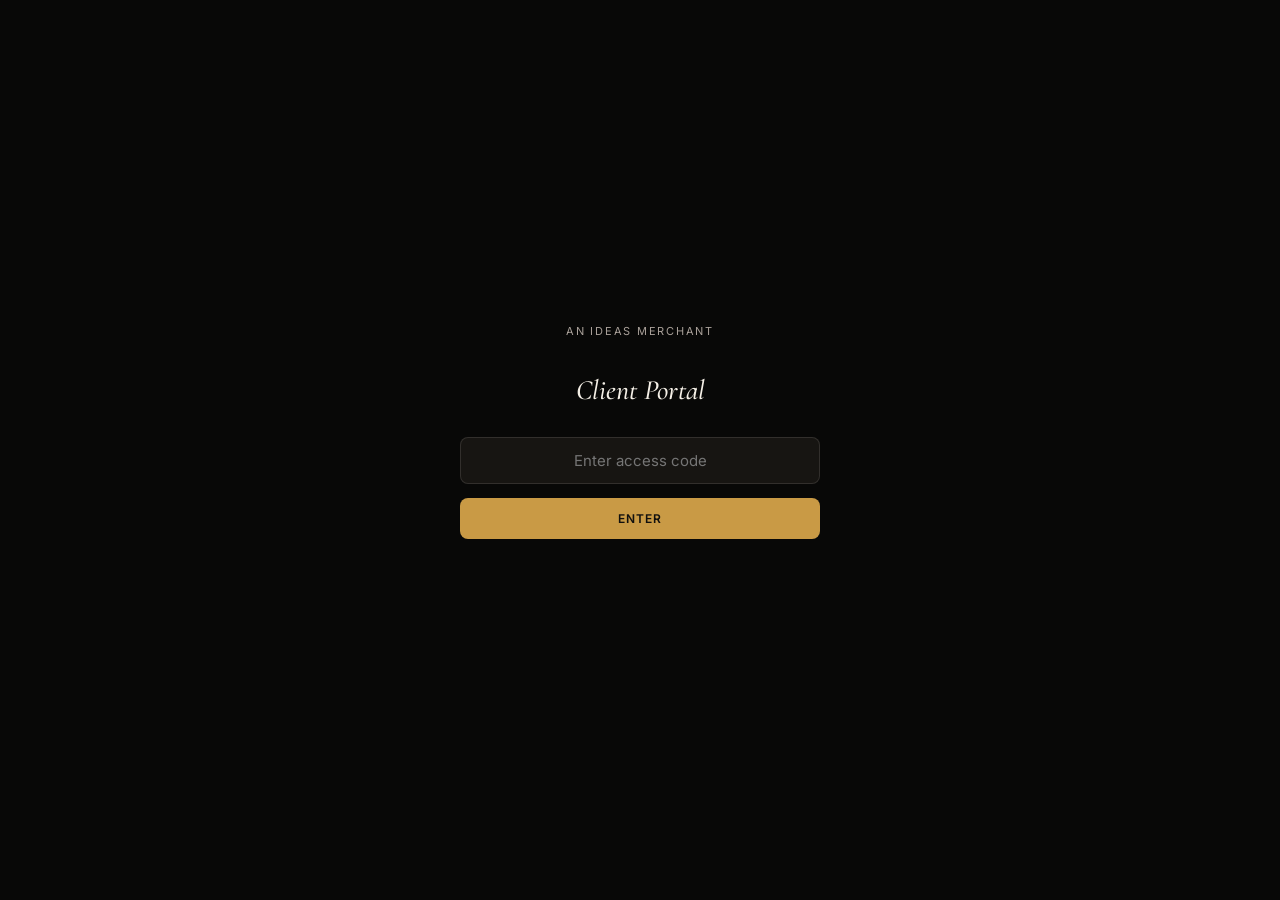
==== commit 32dc6cb5: "Add files via upload" ====
--- a/index.html
+++ b/index.html
@@ -3,804 +3,41 @@
 <head>
 <meta charset="utf-8">
 <meta name="viewport" content="width=device-width, initial-scale=1">
-<meta name="color-scheme" content="dark light">
-<script>
-  (function () {
-    try {
-      var t = localStorage.getItem('aim-theme');
-      if (t === 'light' || t === 'dark') document.documentElement.setAttribute('data-theme', t);
-    } catch (e) {}
-  })();
-</script>
-<title>An Ideas Merchant · Clarity before creation</title>
-<link rel="icon" type="image/png" sizes="32x32" href="assets/favicon/favicon-32.png">
-<link rel="icon" type="image/png" sizes="48x48" href="assets/favicon/favicon-48.png">
-<link rel="icon" type="image/png" sizes="512x512" href="assets/favicon/favicon-512.png">
-<link rel="apple-touch-icon" href="assets/favicon/apple-touch-icon.png">
-<meta name="description" content="A creative direction practice that helps people understand what they're really building, why it matters, and what to do next.">
-<meta property="og:type" content="website">
-<meta property="og:site_name" content="An Ideas Merchant">
-<meta property="og:url" content="https://anideasmerchant.com/">
-<meta property="og:title" content="An Ideas Merchant · Clarity before creation">
-<meta property="og:description" content="A creative direction practice that helps people understand what they're really building, why it matters, and what to do next.">
-<meta property="og:image" content="https://anideasmerchant.com/assets/og/og-home.jpg">
-<meta property="og:image:width" content="1200">
-<meta property="og:image:height" content="630">
-<meta name="twitter:card" content="summary_large_image">
-<meta name="twitter:title" content="An Ideas Merchant · Clarity before creation">
-<meta name="twitter:description" content="A creative direction practice that helps people understand what they're really building, why it matters, and what to do next.">
-<meta name="twitter:image" content="https://anideasmerchant.com/assets/og/og-home.jpg">
-<link rel="stylesheet" href="styles.css">
+<title>Client Portal · An Ideas Merchant</title>
+<link rel="stylesheet" href="../styles.css">
 <style>
-  /* ============================================================
-     An Ideas Merchant — website. Dark direction (cinema black).
-     Built on AIM design system tokens (styles.css). Page-level
-     layout only; colour + type come from the system.
-     ============================================================ */
-  :root {
-    --maxw: 1200px;
-    --gutter: clamp(22px, 5vw, 80px);
-    --section-y: clamp(80px, 11vw, 150px);
-  }
-  * { box-sizing: border-box; }
-  html { scroll-behavior: smooth; }
-  body {
-    background: var(--aim-black); color: var(--aim-ivory);
-    overflow-x: hidden; margin: 0;
-    font-family: var(--font-body);
-    -webkit-font-smoothing: antialiased;
-    -moz-osx-font-smoothing: grayscale;
-    text-rendering: optimizeLegibility;
-  }
-  a { color: inherit; text-decoration: none; }
-  img { display: block; max-width: 100%; }
-  p { text-wrap: pretty; margin: 0; }
-
-  .display { font-family: var(--font-display); font-weight: 600; line-height: 1.04; letter-spacing: -0.02em; }
-  .kicker {
-    font-family: var(--font-body); font-weight: 500; font-size: 12px;
-    letter-spacing: var(--tracking-meta); text-transform: uppercase;
-    color: var(--aim-gold); margin: 0;
-  }
-  .meta-label {
-    font-family: var(--font-body); font-weight: 500; font-size: 11px;
-    letter-spacing: var(--tracking-meta); text-transform: uppercase;
-    color: var(--aim-muted); margin: 0;
-  }
-  .lede { font-size: clamp(17px, 1.5vw, 20px); line-height: 1.62; color: var(--aim-muted); }
-  .wrap { max-width: var(--maxw); margin: 0 auto; padding-inline: var(--gutter); }
-  section { position: relative; }
-
-  /* ---- NAV ---- */
-  .nav {
-    position: sticky; top: 0; z-index: 60;
-    background: color-mix(in srgb, var(--aim-black) 82%, transparent);
-    backdrop-filter: saturate(120%) blur(12px);
-    border-bottom: 1px solid var(--aim-hairline-ivory);
-  }
-  .nav-inner {
-    max-width: var(--maxw); margin: 0 auto; padding: 16px var(--gutter);
-    display: flex; align-items: center; justify-content: space-between; gap: 24px;
-  }
-  .brand { display: flex; align-items: center; gap: 13px; }
-  .brand .mono-logo { height: 40px; width: auto; display: block; }
-  .brand .word { font-family: var(--font-body); font-weight: 500; font-size: 11px; letter-spacing: var(--tracking-meta); text-transform: uppercase; color: var(--aim-muted); }
-  .nav-links { display: flex; align-items: center; gap: 34px; }
-  .nav-links a {
-    font-family: var(--font-body); font-size: 12px; font-weight: 500;
-    letter-spacing: 0.12em; text-transform: uppercase; color: var(--aim-muted);
-    transition: color var(--dur) var(--ease-out);
-  }
-  .nav-links a:hover { color: var(--aim-ivory); }
-
-  .btn {
-    font-family: var(--font-body); font-size: 12px; font-weight: 500;
-    letter-spacing: 0.14em; text-transform: uppercase;
-    padding: 13px 26px; cursor: pointer; border: 1px solid transparent;
-    white-space: nowrap; display: inline-flex; align-items: center; gap: 10px;
-    transition: background var(--dur) var(--ease-out), color var(--dur) var(--ease-out), border-color var(--dur) var(--ease-out);
-  }
-  .btn .arw { transition: transform var(--dur) var(--ease-out); }
-  .btn:hover .arw { transform: translateX(4px); }
-  .btn-outline { border-color: var(--aim-gold); color: var(--aim-gold); }
-  .btn-outline:hover { background: var(--aim-gold); color: var(--aim-charcoal); }
-  .btn-solid { background: var(--aim-gold); color: var(--aim-charcoal); }
-  .btn-solid:hover { background: var(--aim-gold-light); }
-  .btn-ghost { border-color: var(--aim-hairline-ivory-strong); color: var(--aim-ivory); }
-  .btn-ghost:hover { border-color: var(--aim-ivory); }
-
-  /* ---- HERO ---- */
-  .hero { position: relative; min-height: min(92vh, 900px); display: flex; align-items: center; isolation: isolate; overflow: hidden; }
-  .hero-slides { position: absolute; inset: 0; z-index: -2; }
-  .hero-slides img {
-    position: absolute; inset: 0; width: 100%; height: 100%; object-fit: cover;
-    object-position: 70% 50%; opacity: 0; transition: opacity 1600ms var(--ease-inout);
-    filter: saturate(0.9) contrast(1.02);
-  }
-  .hero-slides img.on { opacity: 1; }
-  .hero::after {
-    content: ""; position: absolute; inset: 0; z-index: -1;
-    background:
-      linear-gradient(90deg, rgba(8,8,7,0.97) 0%, rgba(8,8,7,0.86) 34%, rgba(8,8,7,0.42) 66%, rgba(8,8,7,0.15) 100%),
-      linear-gradient(0deg, rgba(8,8,7,0.65) 0%, rgba(8,8,7,0) 40%);
-  }
-  .hero-inner { width: 100%; padding-block: clamp(90px, 14vw, 140px); }
-  .hero .eyebrow { margin-bottom: 26px; }
-  .hero-wordmark { margin: 0; }
-  .hero-wordmark img { width: clamp(230px, 42vw, 470px); height: auto; display: block; }
-  .hero-sub { margin: 30px 0 0; max-width: 44ch; }
-  .hero-actions { margin-top: 44px; display: flex; gap: 16px; flex-wrap: wrap; align-items: center; }
-  .hero-progress { position: absolute; left: var(--gutter); bottom: 34px; z-index: 2; display: flex; gap: 8px; }
-  .hero-progress button { -webkit-appearance: none; appearance: none; border: 0; padding: 12px 0 0; margin: -12px 0 0; background: transparent; cursor: pointer; display: block; }
-  .hero-progress button span { display: block; width: 34px; height: 2px; background: var(--aim-hairline-ivory-strong); transition: background var(--dur) var(--ease-out); }
-  .hero-progress button.on span { background: var(--aim-gold); }
-  .hero-progress button:hover span { background: var(--aim-ivory); }
-  .hero-progress button.on:hover span { background: var(--aim-gold); }
-
-  /* ---- generic section head ---- */
-  .sec-head h2 { font-size: clamp(34px, 5vw, 60px); margin: 16px 0 0; }
-  .rule { height: 1px; background: var(--aim-hairline-ivory); border: 0; margin: 0; }
-
-  /* ---- THE PROBLEM ---- */
-  .problem { padding-block: var(--section-y); background: var(--aim-charcoal); }
-  .problem-grid { display: grid; grid-template-columns: 1.1fr 0.9fr; gap: clamp(36px, 6vw, 100px); align-items: start; }
-  .problem h2 { font-size: clamp(30px, 4.2vw, 52px); margin: 18px 0 0; max-width: 20ch; line-height: 1.08; letter-spacing: -0.024em; text-wrap: balance; }
-  .problem h2 .soft { color: var(--aim-muted); }
-  .problem-body p { font-size: clamp(16px, 1.2vw, 18px); line-height: 1.72; color: var(--aim-muted); margin: 0 0 20px; }
-  .problem-body p:last-child { margin-bottom: 0; }
-  .problem-body .turn { color: var(--aim-ivory); font-family: var(--font-display); font-style: italic; font-size: clamp(20px, 2vw, 26px); line-height: 1.4; }
-
-  /* ---- THE PROCESS ---- */
-  .process { padding-block: var(--section-y); }
-  .process-top { display: grid; grid-template-columns: 1fr 1fr; gap: clamp(32px, 5vw, 80px); align-items: center; }
-  .process-figure { aspect-ratio: 16/10; overflow: hidden; border: 1px solid var(--aim-hairline-ivory); }
-  .process-figure img { width: 100%; height: 100%; object-fit: cover; filter: saturate(0.9); }
-  .process h2 { font-size: clamp(40px, 6vw, 80px); margin: 16px 0 0; line-height: 1.0; letter-spacing: -0.03em; }
-  .process-intro p { color: var(--aim-muted); font-size: clamp(16px, 1.25vw, 18px); line-height: 1.72; margin: 22px 0 0; max-width: 46ch; }
-
-  .framework-label { margin: clamp(56px, 8vw, 96px) 0 8px; }
-  .steps { border-top: 1px solid var(--aim-hairline-ivory); }
-  .step { border-bottom: 1px solid var(--aim-hairline-ivory); }
-  .step-head {
-    width: 100%; background: none; border: 0; cursor: pointer; color: inherit;
-    display: grid; grid-template-columns: 64px 1fr 32px; align-items: center; gap: clamp(16px, 3vw, 40px);
-    padding: clamp(26px, 3vw, 38px) 0; text-align: left; font: inherit;
-  }
-  .step-num { font-family: var(--font-display); font-size: clamp(20px, 2vw, 26px); color: var(--aim-gold); }
-  .step-title { font-family: var(--font-display); font-weight: 600; font-size: clamp(23px, 2.6vw, 33px); line-height: 1.08; letter-spacing: -0.02em; }
-  .step-title .role { display: block; font-family: var(--font-body); font-size: 11px; font-weight: 500; letter-spacing: var(--tracking-meta); text-transform: uppercase; color: var(--aim-muted); margin-top: 8px; }
-  .step-toggle { position: relative; width: 20px; height: 20px; justify-self: end; }
-  .step-toggle::before, .step-toggle::after { content: ""; position: absolute; background: var(--aim-gold); transition: opacity var(--dur) var(--ease-out), transform var(--dur) var(--ease-out); }
-  .step-toggle::before { left: 0; top: 9px; width: 20px; height: 2px; }
-  .step-toggle::after { left: 9px; top: 0; width: 2px; height: 20px; }
-  .step[aria-expanded="true"] .step-toggle::after { opacity: 0; transform: scaleY(0); }
-  .step-panel { overflow: hidden; max-height: 0; transition: max-height var(--dur-slow) var(--ease-inout); }
-  .step-panel-inner {
-    display: grid; grid-template-columns: 1.05fr 0.95fr; gap: clamp(28px, 5vw, 64px);
-    align-items: center; padding: 0 0 clamp(36px, 4vw, 52px) 0;
-  }
-  .step-panel-inner .txt { padding-left: clamp(0px, calc(64px + 3vw), 104px); }
-  .step-desc { color: var(--aim-muted); font-size: clamp(16px, 1.2vw, 18px); line-height: 1.74; margin: 0; max-width: 52ch; }
-  .step-output { margin-top: 26px; display: inline-flex; align-items: baseline; gap: 12px; padding-top: 20px; border-top: 1px solid var(--aim-hairline-ivory); }
-  .step-output .arrow { color: var(--aim-gold); }
-  .step-output .lbl { font-size: 11px; letter-spacing: var(--tracking-meta); text-transform: uppercase; color: var(--aim-muted); }
-  .step-output .val { font-family: var(--font-display); font-style: italic; font-size: clamp(18px, 1.8vw, 22px); color: var(--aim-ivory); }
-  .step-figure { aspect-ratio: 16/11; overflow: hidden; border: 1px solid var(--aim-hairline-ivory); }
-  .step-figure img { width: 100%; height: 100%; object-fit: cover; filter: saturate(0.9); }
-
-  /* ---- CASE STUDY ---- */
-  .case { position: relative; min-height: clamp(520px, 72vh, 720px); display: grid; grid-template-columns: 1fr 1fr; isolation: isolate; }
-  .case-media { position: relative; overflow: hidden; }
-  .case-media img { position: absolute; inset: 0; width: 100%; height: 100%; object-fit: cover; filter: saturate(0.88); }
-  .case-media::after { content: ""; position: absolute; inset: 0; background: linear-gradient(90deg, rgba(8,8,7,0) 55%, var(--aim-black) 100%); }
-  .case-body { background: var(--aim-black); display: flex; align-items: center; padding: clamp(48px, 8vw, 110px) var(--gutter); }
-  .case-body-inner { max-width: 46ch; }
-  .case h2 { font-size: clamp(32px, 4.2vw, 54px); margin: 18px 0 0; line-height: 1.02; letter-spacing: -0.028em; }
-  .case .sub { margin: 14px 0 0; font-family: var(--font-display); font-style: italic; font-size: clamp(20px, 2.2vw, 28px); color: var(--aim-gold); }
-  .case p.body { margin: 26px 0 0; color: var(--aim-muted); font-size: clamp(16px, 1.25vw, 18px); line-height: 1.72; }
-  .case .btn { margin-top: 38px; }
-
-  /* ---- ABOUT ---- */
-  .about { padding-block: var(--section-y); background: var(--aim-charcoal); }
-  .about-grid { display: grid; grid-template-columns: 0.82fr 1.18fr; gap: clamp(36px, 6vw, 90px); align-items: center; }
-  .about-figure { aspect-ratio: 2/3; overflow: hidden; border: 1px solid var(--aim-hairline-ivory); }
-  .about-figure img { width: 100%; height: 100%; object-fit: cover; filter: saturate(0.86) contrast(1.03); }
-  .about h2 { font-size: clamp(32px, 4.4vw, 56px); margin: 16px 0 0; max-width: 15ch; line-height: 1.03; letter-spacing: -0.028em; }
-  .about p.bio { color: var(--aim-muted); line-height: 1.74; font-size: clamp(16px, 1.25vw, 18px); margin: 28px 0 0; max-width: 52ch; }
-  .about .about-cta { margin-top: 34px; }
-  .about-frames { margin-top: clamp(48px, 7vw, 84px); }
-  .about-frames .fh { display: flex; align-items: baseline; justify-content: space-between; gap: 16px; margin-bottom: 20px; flex-wrap: wrap; }
-  .frames-grid { display: grid; grid-template-columns: repeat(3, 1fr); gap: 14px; }
-  .frames-grid figure { margin: 0; aspect-ratio: 3/4; overflow: hidden; border: 1px solid var(--aim-hairline-ivory); }
-  .frames-grid img { width: 100%; height: 100%; object-fit: cover; filter: saturate(0.88); transition: transform 700ms var(--ease-out); }
-  .frames-grid figure:hover img { transform: scale(1.045); }
-
-  /* ---- CONTACT ---- */
-  .contact { position: relative; min-height: clamp(520px, 72vh, 700px); display: flex; align-items: center; isolation: isolate; overflow: hidden; background: var(--aim-black); }
-  .contact::before { content: ""; position: absolute; inset: 0; z-index: 0; background: var(--aim-black); }
-  .contact-body { position: relative; z-index: 2; display: flex; align-items: center; padding: clamp(56px, 8vw, 120px) var(--gutter); }
-  /* align contact copy to the same left edge as the centered .wrap blocks. */
-  @media (min-width: 941px) {
-    .contact { padding-left: max(var(--gutter), calc((100% - var(--maxw)) / 2 + var(--gutter))); }
-    .contact-body { padding-left: 0; }
-    .contact .contact-media img { left: max(400px, calc(var(--cl) + 164px)); max-width: 1700px; }
-  }
-  .contact-body-inner { max-width: 360px; }
-  .contact h2 { font-size: clamp(30px, 3.2vw, 44px); margin: 16px 0 0; line-height: 1.02; letter-spacing: -0.03em; }
-  .contact .intro { margin: 22px 0 0; color: var(--aim-muted); font-size: clamp(15px, 1.15vw, 17px); line-height: 1.65; max-width: 32ch; }
-  .contact-list { margin: 40px 0 0; display: grid; gap: 20px; }
-  .contact-row { display: flex; align-items: baseline; gap: 16px; }
-  .contact-row .rk { font-size: 11px; letter-spacing: var(--tracking-meta); text-transform: uppercase; color: var(--aim-muted); min-width: 76px; }
-  .contact-row a, .contact-row span.v { font-family: var(--font-display); font-size: clamp(16px, 1.5vw, 19px); color: var(--aim-ivory); transition: color var(--dur) var(--ease-out); }
-  .contact-row a:hover { color: var(--aim-gold); }
-  .contact-media { position: absolute; inset: 0; z-index: 0; overflow: hidden; --cl: max(var(--gutter), calc((100% - var(--maxw)) / 2 + var(--gutter))); -webkit-mask-image: linear-gradient(90deg, transparent calc(var(--cl) + 380px), #000 calc(var(--cl) + 620px)); mask-image: linear-gradient(90deg, transparent calc(var(--cl) + 380px), #000 calc(var(--cl) + 620px)); }
-  .contact-media img { position: absolute; inset: 0; width: 100%; height: 100%; object-fit: cover; filter: saturate(0.9); }
-
-  /* ---- FOOTER ---- */
-  .footer { padding: clamp(52px,7vw,88px) 0 48px; background: var(--aim-black); border-top: 1px solid var(--aim-hairline-ivory); }
-  .footer-top { display: flex; justify-content: space-between; gap: 44px; flex-wrap: wrap; align-items: flex-start; }
-  .footer-brand .brand { margin-bottom: 16px; }
-  .footer-brand p { max-width: 34ch; color: var(--aim-muted); line-height: 1.66; font-size: 14px; }
-  .footer-cols { display: flex; gap: clamp(40px, 7vw, 88px); flex-wrap: wrap; }
-  .footer-col h4 { font-family: var(--font-body); font-size: 11px; letter-spacing: var(--tracking-meta); text-transform: uppercase; color: var(--aim-muted); margin: 0 0 16px; font-weight: 500; }
-  .footer-col a { display: block; font-size: 14px; color: var(--aim-ivory); margin-bottom: 12px; transition: color var(--dur) var(--ease-out); }
-  .footer-col a:hover { color: var(--aim-gold); }
-  .footer-line { margin-top: clamp(48px,6vw,72px); padding-top: 24px; border-top: 1px solid var(--aim-hairline-ivory); display: flex; justify-content: space-between; gap: 16px; flex-wrap: wrap; }
-  .footer-line span { font-size: 12px; color: var(--aim-muted); letter-spacing: 0.04em; }
-
-  /* ---- reveal ---- */
-  .reveal { opacity: 0; transform: translateY(20px); transition: opacity 800ms var(--ease-out), transform 800ms var(--ease-out); }
-  .reveal.in { opacity: 1; transform: none; }
-  @media (prefers-reduced-motion: reduce) { .reveal { opacity: 1; transform: none; transition: none; } }
-
-  /* ---- framework diagrams: hand-drawn journal glyphs, themeable ink ---- */
-  .figure-diagram { border: 0; background: none; aspect-ratio: 5/4;
-    display: flex; align-items: center; justify-content: center; padding: clamp(10px, 2.6vw, 40px); }
-  .diagram { width: 100%; height: 100%; background-color: var(--aim-ivory);
-    -webkit-mask-repeat: no-repeat; mask-repeat: no-repeat;
-    -webkit-mask-position: center; mask-position: center;
-    -webkit-mask-size: contain; mask-size: contain; }
-
-  /* ---- theme toggle ---- */
-  .theme-toggle { background: none; border: 1px solid var(--aim-hairline-ivory-strong); color: var(--aim-muted);
-    width: 40px; height: 40px; border-radius: 50%; cursor: pointer; display: inline-flex; align-items: center;
-    justify-content: center; flex: none; transition: color var(--dur) var(--ease-out), border-color var(--dur) var(--ease-out); }
-  .theme-toggle:hover { color: var(--aim-ivory); border-color: var(--aim-ivory); }
-  .theme-toggle svg { width: 18px; height: 18px; display: block; }
-  .theme-toggle .i-moon { display: none; }
-  .theme-toggle .i-sun { display: block; }
-  [data-theme="light"] .theme-toggle .i-moon { display: block; }
-  [data-theme="light"] .theme-toggle .i-sun { display: none; }
-  .nav-right { display: flex; align-items: center; gap: 16px; }
-
-  /* ============================================================
-     LIGHT THEME — premium paper. Flips raw tokens; the hero stays
-     cinematic (dark) because it is photographic.
-     ============================================================ */
-  html { transition: background-color var(--dur-slow) var(--ease-out); }
-  [data-theme="light"] {
-    --aim-black:      #F4EFE6;
-    --aim-charcoal:   #E9E0D1;
-    --aim-surface:    #E6DCCB;
-    --aim-muted:      #6D6258;
-    --aim-ivory:      #14120F;
-    --aim-gold:       #9A6B28;
-    --aim-gold-light: #C99A45;
-    --aim-hairline-ivory:        rgba(17,16,14,0.13);
-    --aim-hairline-ivory-strong: rgba(17,16,14,0.24);
-  }
-  /* keep the hero cinematic dark in light mode */
-  [data-theme="light"] .hero {
-    --aim-black:      #080807;
-    --aim-charcoal:   #11100E;
-    --aim-muted:      #A9A099;
-    --aim-ivory:      #F4EFE6;
-    --aim-gold:       #C99A45;
-    --aim-gold-light: #E2BE72;
-    --aim-hairline-ivory:        rgba(244,239,230,0.12);
-    --aim-hairline-ivory-strong: rgba(244,239,230,0.20);
-  }
-  /* logos are ivory PNGs — flip to ink where they sit on paper */
-  [data-theme="light"] .nav .mono-logo,
-  [data-theme="light"] .footer .mono-logo { filter: invert(1) grayscale(1) brightness(0.16); }
-  /* faint background glyph watermarks — flip ivory line-art to ink */
-  [data-theme="light"] .glyph { filter: invert(1); }
-
-  /* ---- responsive ---- */
-  @media (max-width: 940px) {
-    .nav-links { display: none; }
-    .hero-slides img { object-position: 50% 38%; }
-    .problem-grid, .process-top, .step-panel-inner, .about-grid { grid-template-columns: 1fr; }
-    .step-panel-inner .txt { padding-left: 0; }
-    .case { grid-template-columns: 1fr; }
-    .case-media { min-height: 340px; order: -1; }
-    .case-media::after { background: linear-gradient(0deg, var(--aim-black) 0%, rgba(8,8,7,0) 55%); }
-    .contact { flex-direction: column; min-height: auto; }
-    .contact-media { position: relative; inset: auto; height: clamp(280px, 55vw, 380px); -webkit-mask-image: none; mask-image: none; }
-    .about-figure { aspect-ratio: 4/5; }
-    .about-figure img { filter: saturate(0.92) contrast(1.05) brightness(1.12); }
-    .frames-grid { grid-template-columns: 1fr 1fr; }
-  }
-  @media (max-width: 560px) {
-    .step-head { grid-template-columns: 40px 1fr 24px; gap: 14px; }
-    .contact-row { flex-direction: column; gap: 4px; }
-    .frames-grid { grid-template-columns: 1fr; }
-  }
-  /* ---- typographic rag: intentional measure + balanced line endings ---- */
-  h1, h2, h3 { text-wrap: balance; }
-  .hero-sub { max-width: 37ch; }
-  .problem-body p { max-width: 43ch; }
-  .process-intro p { max-width: 43ch; }
-  .step-desc { max-width: 50ch; }
-  .case p.body { max-width: 39ch; }
-  .case-body-inner { max-width: 40ch; }
-  .about p.bio { max-width: 46ch; }
-  .contact .intro { max-width: 36ch; }
-  .lede, .hero-sub, .problem-body p, .problem-body .turn, .process-intro p,
-  .step-desc, .case p.body, .case .sub, .about p.bio, .contact .intro { text-wrap: balance; }
-  /* body copy: prevent single-word orphans/widows (balance is only for headings + the turn line) */
-  .problem-body p { text-wrap: pretty; }
-  .problem-body .turn { text-wrap: balance; }
-
-  /* ---- field-note glyphs: hand-drawn chalk diagrams peppered behind sections ---- */
-  .problem, .process, .about, .contact { position: relative; overflow: hidden; }
-  .problem > .wrap, .process > .wrap, .about > .wrap, .contact > .wrap { position: relative; z-index: 1; }
-  .glyph { position: absolute; z-index: 0; pointer-events: none; background-repeat: no-repeat; background-position: center; background-size: contain; opacity: 0.28; filter: brightness(1.05); }
-  .glyph.d-container  { aspect-ratio: 205/200; background-image: url('assets/glyphs/bg-cylinder.png'); }
-  .glyph.d-bridge     { aspect-ratio: 420/185; background-image: url('assets/glyphs/bg-bridge.png'); }
-  .glyph.d-tension    { aspect-ratio: 151/154; background-image: url('assets/glyphs/t-tension.png'); }
-  .glyph.d-diagnosis  { aspect-ratio: 246/220; background-image: url('assets/glyphs/t-diagnosis.png'); }
-  .glyph.d-scope      { aspect-ratio: 269/179; background-image: url('assets/glyphs/t-scope.png'); }
-  .glyph.d-narrative  { aspect-ratio: 235/210; background-image: url('assets/glyphs/s4-narrative.png'); }
-  .glyph.d-pressure   { aspect-ratio: 208/195; background-image: url('assets/glyphs/bg-gauge.png'); }
-  .glyph.d-focus      { aspect-ratio: 195/200; background-image: url('assets/glyphs/bg-focus.png'); }
-  .glyph.d-cost       { aspect-ratio: 275/217; background-image: url('assets/glyphs/t-cost.png'); }
-  .glyph.d-delay      { aspect-ratio: 214/190; background-image: url('assets/glyphs/bg-mountain.png'); }
-  .glyph.d-gap        { aspect-ratio: 293/182; background-image: url('assets/glyphs/t-gap.png'); }
-  .glyph.d-hidden     { aspect-ratio: 195/205; background-image: url('assets/glyphs/bg-iceberg.png'); }
-  .glyph.d-identity   { aspect-ratio: 298/195; background-image: url('assets/glyphs/t-identity.png'); }
-  .glyph.d-empathy    { aspect-ratio: 246/184; background-image: url('assets/glyphs/t-empathy.png'); }
-  .glyph.d-assume     { aspect-ratio: 230/189; background-image: url('assets/glyphs/t-assume.png'); }
-  .glyph.d-remove     { aspect-ratio: 314/122; background-image: url('assets/glyphs/t-remove.png'); }
-  .glyph.d-filter     { aspect-ratio: 258/173; background-image: url('assets/glyphs/t-filter.png'); }
-  .glyph.d-diagnostic { aspect-ratio: 296/177; background-image: url('assets/glyphs/t-diagnostic.png'); }
-  @media (max-width: 1100px) { .glyph { display: none; } }
+  body{margin:0;min-height:100vh;display:flex;align-items:center;justify-content:center;background:var(--aim-black);color:var(--aim-ivory);font-family:var(--font-body);padding:40px}
+  .gate-card{width:min(360px,86vw);text-align:center}
+  .word{font-size:11px;letter-spacing:var(--tracking-meta);text-transform:uppercase;color:var(--aim-muted);margin:0 0 28px}
+  h1{font-family:var(--font-display);font-style:italic;font-weight:500;font-size:28px;color:var(--aim-ivory);margin:0 0 24px}
+  input{width:100%;background:var(--aim-surface);border:1px solid var(--color-border);color:var(--aim-ivory);font-family:var(--font-body);font-size:15px;padding:13px 16px;border-radius:8px;box-sizing:border-box;text-align:center}
+  input:focus{border-color:var(--aim-gold);outline:none}
+  button{margin-top:14px;width:100%;background:var(--aim-gold);color:var(--color-on-accent);border:none;font-family:var(--font-body);font-size:12px;font-weight:600;letter-spacing:0.08em;text-transform:uppercase;padding:13px 16px;border-radius:8px;cursor:pointer}
+  button:hover{background:var(--aim-gold-light)}
+  .err{color:#c96a5a;font-size:12px;margin-top:12px;height:14px;opacity:0;transition:opacity 0.2s ease}
+  .err.show{opacity:1}
+  .shake{animation:shake 0.4s ease}
+  @keyframes shake{20%,60%{transform:translateX(-6px)}40%,80%{transform:translateX(6px)}}
 </style>
 </head>
 <body>
-
-<template id="__bundler_thumbnail" data-bg-color="#0b0b0a">
-  <svg viewBox="0 0 1200 800" xmlns="http://www.w3.org/2000/svg">
-    <rect width="1200" height="800" fill="#0b0b0a"/>
-    <g fill="none" stroke="#c9a227" stroke-width="6">
-      <circle cx="600" cy="360" r="150"/>
-      <circle cx="600" cy="360" r="98"/>
-      <circle cx="600" cy="360" r="46"/>
-    </g>
-    <circle cx="600" cy="360" r="12" fill="#c9a227"/>
-    <text x="600" y="600" text-anchor="middle" fill="#f4efe6" font-family="Georgia, serif" font-size="58" font-style="italic">An Ideas Merchant</text>
-  </svg>
-</template>
-
-<!-- ====================== NAV ====================== -->
-<header class="nav">
-  <nav class="nav-inner" aria-label="Primary">
-    <a class="brand" href="./" aria-label="An Ideas Merchant, home">
-      <img class="mono-logo" src="assets/logos/aim-monogram-ivory.png" alt="AIM">
-      <span class="word">An Ideas Merchant</span>
-    </a>
-    <div class="nav-right">
-      <div class="nav-links">
-        <a href="case-study/">Case Study</a>
-        <a href="story/">About</a>
-      </div>
-      <button class="theme-toggle" type="button" aria-label="Toggle light and dark theme" title="Toggle theme">
-        <svg class="i-sun" viewBox="0 0 24 24" fill="none" stroke="currentColor" stroke-width="1.6" stroke-linecap="round"><circle cx="12" cy="12" r="4.2"></circle><path d="M12 2.4v2.6M12 19v2.6M4.6 4.6l1.9 1.9M17.5 17.5l1.9 1.9M2.4 12h2.6M19 12h2.6M4.6 19.4l1.9-1.9M17.5 6.5l1.9-1.9"></path></svg>
-        <svg class="i-moon" viewBox="0 0 24 24" fill="currentColor"><path d="M20 14.5A8 8 0 0 1 9.5 4a8 8 0 1 0 10.5 10.5z"></path></svg>
-      </button>
-      <a class="btn btn-outline" href="#contact">Contact</a>
-    </div>
-  </nav>
-</header>
-
-<main id="top">
-
-  <!-- ====================== HERO ====================== -->
-  <section class="hero">
-    <div class="hero-slides" aria-hidden="true">
-      <img class="on" src="uploads/aim-home-landing-light-container.jpg" alt="">
-      <img src="uploads/target-practice-overview-calibration-wall-v2.jpg" alt="">
-      <img src="uploads/target-practice-01-origin-script-shot-list-v3.jpg" alt="">
-      <img src="uploads/target-practice-02-identity-casting-wall-v3.jpg" alt="">
-      <img src="uploads/target-practice-03-audience-truth-listening-room.jpg" alt="">
-      <img src="uploads/target-practice-04-narrative-engine-edit-suite.jpg" alt="">
-      <img src="uploads/target-practice-05-decision-map-continuity-board-v3.jpg" alt="">
-    </div>
-    <div class="wrap hero-inner">
-      <h1 class="hero-wordmark reveal"><img src="assets/logos/aim-wordmark-collapsed-ivory.png" alt="An Ideas Merchant"></h1>
-      <p class="hero-sub lede reveal">A creative direction practice that helps people understand what they're really building, why it matters, and what to do next.</p>
-      <div class="hero-actions reveal">
-        <a class="btn btn-solid" href="#process">Explore the framework <span class="arw">&rarr;</span></a>
-        <a class="btn btn-ghost" href="#problem">Start with the problem</a>
-      </div>
-    </div>
-    <div class="hero-progress" role="tablist" aria-label="Hero image">
-      <button type="button" class="on" aria-label="Show image 1"><span></span></button><button type="button" aria-label="Show image 2"><span></span></button><button type="button" aria-label="Show image 3"><span></span></button><button type="button" aria-label="Show image 4"><span></span></button><button type="button" aria-label="Show image 5"><span></span></button><button type="button" aria-label="Show image 6"><span></span></button><button type="button" aria-label="Show image 7"><span></span></button>
-    </div>
-  </section>
-
-  <!-- ====================== THE PROBLEM ====================== -->
-  <section class="problem" id="problem">
-    <span class="glyph d-tension"   style="width:95px; top:10px; left:5%; transform:rotate(-3deg);" aria-hidden="true"></span>
-    <span class="glyph d-diagnosis" style="width:110px; top:12px; right:6%; transform:rotate(4deg); opacity:0.24;" aria-hidden="true"></span>
-    <span class="glyph d-scope"     style="width:120px; bottom:12px; left:6%; transform:rotate(-3deg);" aria-hidden="true"></span>
-    <span class="glyph d-cost"      style="width:120px; bottom:10px; right:7%; transform:rotate(3deg); opacity:0.22;" aria-hidden="true"></span>
-    <div class="wrap">
-      <div class="problem-grid">
-        <div class="reveal">
-          <p class="kicker">The Problem</p>
-          <h2 class="display">When everything feels important, how do you decide what actually matters?</h2>
-        </div>
-        <div class="problem-body reveal">
-          <p>Something isn't quite landing, and you know it.</p>
-          <p>Maybe the content isn't converting. The offer makes sense in your head but falls flat when you try to explain it. The brand looks fine, but no longer feels like you. Or you're busy, genuinely busy, but somehow still not moving towards the thing you actually want.</p>
-          <p>Each problem looks different on the surface.</p>
-          <p>Often, they're all pointing to the same thing: you've started solving before you've fully understood what needed solving.</p>
-          <p>You've probably been told the answer is more content. Better photos. A new website. Maybe.</p>
-          <p class="turn">But first: what's the actual problem? That's where An Ideas Merchant comes in.</p>
-        </div>
-      </div>
-    </div>
-  </section>
-
-  <!-- ====================== THE PROCESS ====================== -->
-  <section class="process" id="process">
-    <span class="glyph d-narrative" style="width:110px; top:10px; right:5%; transform:rotate(6deg);" aria-hidden="true"></span>
-    <span class="glyph d-focus"     style="width:95px; top:12px; left:6%; transform:rotate(-5deg); opacity:0.24;" aria-hidden="true"></span>
-    <span class="glyph d-container" style="width:80px; top:12px; left:44%; transform:rotate(-9deg); opacity:0.24;" aria-hidden="true"></span>
-    <span class="glyph d-filter"    style="width:120px; bottom:12px; right:6%; transform:rotate(3deg);" aria-hidden="true"></span>
-    <span class="glyph d-pressure"  style="width:100px; bottom:12px; left:7%; transform:rotate(-6deg); opacity:0.24;" aria-hidden="true"></span>
-    <div class="wrap">
-      <div class="process-top">
-        <div class="reveal">
-          <p class="kicker">The Process</p>
-          <h2 class="display">Target Practice.</h2>
-          <div class="process-intro">
-            <p>A five-stage clarity framework designed from user experience and brand strategy systems.</p>
-            <p>It's a lens to see what matters, a filter to cut through the noise, and a container to move you from tension, to clarity, and into a desired outcome.</p>
-          </div>
-        </div>
-        <figure class="process-figure reveal">
-          <img src="uploads/target-practice-overview-calibration-wall-v2.jpg" alt="A calibration chart on a concrete studio wall">
-        </figure>
-      </div>
-
-      <p class="kicker framework-label reveal">The AIM Five-Stage Framework</p>
-      <div class="steps reveal">
-
-        <article class="step" aria-expanded="true">
-          <button class="step-head" aria-controls="stp1">
-            <span class="step-num display">01</span>
-            <span class="step-title">Origin / Awareness <span class="role">Foundation</span></span>
-            <span class="step-toggle" aria-hidden="true"></span>
-          </button>
-          <div class="step-panel" id="stp1">
-            <div class="step-panel-inner">
-              <div class="txt">
-                <p class="step-desc">Every project starts with a real tension, even if it hasn't been named yet. This stage gets underneath the brief to find what's actually driving the work, and produces a single sentence that becomes the anchor for everything after it.</p>
-                <div class="step-output"><span class="arrow">&rarr;</span><span><span class="lbl">Output</span><br><span class="val">The Core Tension Statement</span></span></div>
-              </div>
-              <figure class="step-figure figure-diagram"><span class="diagram" style="-webkit-mask-image:url('assets/glyphs/s1-origin.png'); mask-image:url('assets/glyphs/s1-origin.png');" role="img" aria-label="Origin: the core tension diagram"></span></figure>
-            </div>
-          </div>
-        </article>
-
-        <article class="step" aria-expanded="false">
-          <button class="step-head" aria-controls="stp2">
-            <span class="step-num display">02</span>
-            <span class="step-title">Identity <span class="role">Foundation</span></span>
-            <span class="step-toggle" aria-hidden="true"></span>
-          </button>
-          <div class="step-panel" id="stp2">
-            <div class="step-panel-inner">
-              <div class="txt">
-                <p class="step-desc">Before a brand can speak, it has to know what it is and what it refuses to be. This stage defines the role it plays in someone's life, guide, rebel, translator or protector, and sets the filter every future decision gets run through.</p>
-                <div class="step-output"><span class="arrow">&rarr;</span><span><span class="lbl">Output</span><br><span class="val">The Decision Filter</span></span></div>
-              </div>
-              <figure class="step-figure figure-diagram"><span class="diagram" style="-webkit-mask-image:url('assets/glyphs/s2-identity.png'); mask-image:url('assets/glyphs/s2-identity.png');" role="img" aria-label="Identity: the decision filter diagram"></span></figure>
-            </div>
-          </div>
-        </article>
-
-        <article class="step" aria-expanded="false">
-          <button class="step-head" aria-controls="stp3">
-            <span class="step-num display">03</span>
-            <span class="step-title">Audience Truth <span class="role">Strategy</span></span>
-            <span class="step-toggle" aria-hidden="true"></span>
-          </button>
-          <div class="step-panel" id="stp3">
-            <div class="step-panel-inner">
-              <div class="txt">
-                <p class="step-desc">Demographics don't tell you who someone is. This stage gets at what they're actually tired of, what they secretly want, and what moment in their life they're standing in, so the work speaks to a real person, not a segment.</p>
-                <div class="step-output"><span class="arrow">&rarr;</span><span><span class="lbl">Output</span><br><span class="val">The Audience Pressure Point</span></span></div>
-              </div>
-              <figure class="step-figure figure-diagram"><span class="diagram" style="-webkit-mask-image:url('assets/glyphs/s3-audience.png'); mask-image:url('assets/glyphs/s3-audience.png');" role="img" aria-label="Audience truth diagram"></span></figure>
-            </div>
-          </div>
-        </article>
-
-        <article class="step" aria-expanded="false">
-          <button class="step-head" aria-controls="stp4">
-            <span class="step-num display">04</span>
-            <span class="step-title">Narrative Engine <span class="role">Strategy</span></span>
-            <span class="step-toggle" aria-hidden="true"></span>
-          </button>
-          <div class="step-panel" id="stp4">
-            <div class="step-panel-inner">
-              <div class="txt">
-                <p class="step-desc">Every brand is telling a story whether it means to or not. This stage shapes that story deliberately where someone starts, what shifts, who they become on the other side, and turns it into language you can actually use.</p>
-                <div class="step-output"><span class="arrow">&rarr;</span><span><span class="lbl">Output</span><br><span class="val">The Narrative Arc</span></span></div>
-              </div>
-              <figure class="step-figure figure-diagram"><span class="diagram" style="-webkit-mask-image:url('assets/glyphs/s4-narrative.png'); mask-image:url('assets/glyphs/s4-narrative.png');" role="img" aria-label="Narrative engine diagram"></span></figure>
-            </div>
-          </div>
-        </article>
-
-        <article class="step" aria-expanded="false">
-          <button class="step-head" aria-controls="stp5">
-            <span class="step-num display">05</span>
-            <span class="step-title">Decision Map <span class="role">Execution</span></span>
-            <span class="step-toggle" aria-hidden="true"></span>
-          </button>
-          <div class="step-panel" id="stp5">
-            <div class="step-panel-inner">
-              <div class="txt">
-                <p class="step-desc">Clarity means nothing without action. This stage cuts the noise down to what actually matters right now, what's premature, and what moves the needle first, so the next 90 days have a spine, not a wish list.</p>
-                <div class="step-output"><span class="arrow">&rarr;</span><span><span class="lbl">Output</span><br><span class="val">A 90-Day Action Spine</span></span></div>
-              </div>
-              <figure class="step-figure figure-diagram"><span class="diagram" style="-webkit-mask-image:url('assets/glyphs/s5-process.png'); mask-image:url('assets/glyphs/s5-process.png');" role="img" aria-label="Decision map diagram"></span></figure>
-            </div>
-          </div>
-        </article>
-
-      </div>
-    </div>
-  </section>
-
-  <!-- ====================== CASE STUDY ====================== -->
-  <section class="case" id="casestudy">
-    <div class="case-media reveal">
-      <img src="uploads/aim-case-study-logistics-warehouse-desk-v2.jpg" alt="A logistics desk at a warehouse loading dock at dusk">
-    </div>
-    <div class="case-body">
-      <div class="case-body-inner reveal">
-        <p class="kicker">Case Study</p>
-        <h2 class="display">GoSweetSpot &amp; GoTrack.</h2>
-        <p class="sub">From insight to impact.</p>
-        <p class="body">Understanding a brand and building a companion app through clarity, separated from noise and designed to support what matters most.</p>
-        <a class="btn btn-outline" href="case-study/">View the case study <span class="arw">&rarr;</span></a>
-      </div>
-    </div>
-  </section>
-
-  <!-- ====================== ABOUT ====================== -->
-  <section class="about" id="about">
-    <span class="glyph d-empathy"    style="width:110px; top:10px; left:5%; transform:rotate(-6deg);" aria-hidden="true"></span>
-    <span class="glyph d-diagnostic" style="width:110px; top:12px; right:6%; transform:rotate(-4deg); opacity:0.22;" aria-hidden="true"></span>
-    <span class="glyph d-remove"     style="width:120px; top:16px; left:45%; transform:rotate(4deg); opacity:0.22;" aria-hidden="true"></span>
-    <span class="glyph d-assume"     style="width:110px; bottom:12px; right:6%; transform:rotate(5deg); opacity:0.24;" aria-hidden="true"></span>
-    <span class="glyph d-delay"      style="width:105px; bottom:12px; left:6%; transform:rotate(7deg); opacity:0.22;" aria-hidden="true"></span>
-    <div class="wrap">
-      <div class="about-grid">
-        <figure class="about-figure reveal">
-          <img src="uploads/About Image.jpg" alt="Aidan photographing on a wet city street">
-        </figure>
-        <div class="reveal">
-          <p class="kicker">About</p>
-          <h2 class="display">Years of practice. A lifetime of curiosity.</h2>
-          <p class="bio">Director, writer, camera operator, brand and user experience designer. A career spent learning how to see the bigger picture, where detail matters, and how to turn complex ideas into clear, human outcomes.</p>
-          <a class="btn btn-ghost about-cta" href="story/">Read my story <span class="arw">&rarr;</span></a>
-        </div>
-      </div>
-      <div class="about-frames reveal">
-        <div class="fh">
-          <p class="kicker">Observations and Field Notes</p>
-        </div>
-        <div class="frames-grid" id="framesGrid">
-          <figure><img src="uploads/9948.jpeg" alt="Street photograph, Auckland" loading="lazy"></figure>
-          <figure><img src="uploads/8804.jpeg" alt="Street photograph, Auckland" loading="lazy"></figure>
-          <figure><img src="uploads/8817.jpeg" alt="Street photograph, Auckland" loading="lazy"></figure>
-        </div>
-      </div>
-    </div>
-  </section>
-
-  <!-- ====================== CONTACT ====================== -->
-  <section class="contact" id="contact">
-    <span class="glyph d-bridge"   style="width:150px; top:12px; right:6%; transform:rotate(-4deg); opacity:0.22;" aria-hidden="true"></span>
-    <span class="glyph d-identity" style="width:100px; top:12px; left:6%; transform:rotate(-5deg); opacity:0.22;" aria-hidden="true"></span>
-    <span class="glyph d-gap"      style="width:130px; bottom:12px; right:7%; transform:rotate(3deg); opacity:0.22;" aria-hidden="true"></span>
-    <span class="glyph d-hidden"   style="width:80px; bottom:12px; left:8%; transform:rotate(7deg); opacity:0.24;" aria-hidden="true"></span>
-    <div class="contact-body">
-      <div class="contact-body-inner reveal">
-        <p class="kicker">Let's build clarity</p>
-        <h2 class="display">Start a conversation.</h2>
-        <p class="intro">Whether you have a project in mind or just need clarity on your next move, I'd love to hear from you.</p>
-        <div class="contact-list">
-          <div class="contact-row"><span class="rk">Email</span><a href="mailto:aidan@anideasmerchant.com">aidan@anideasmerchant.com</a></div>
-          <div class="contact-row"><span class="rk">Instagram</span><a href="https://instagram.com/anideasmerchant" target="_blank" rel="noopener">@anideasmerchant</a></div>
-          <div class="contact-row"><span class="rk">Based in</span><span class="v">Auckland, New Zealand</span></div>
-        </div>
-      </div>
-    </div>
-    <div class="contact-media reveal">
-      <img src="uploads/aim-contact-production-office-card-v3.jpg" alt="A blank card on a production office desk in warm light">
-    </div>
-  </section>
-
-</main>
-
-<!-- ====================== FOOTER ====================== -->
-<footer class="footer">
-  <div class="wrap">
-    <div class="footer-top">
-      <div class="footer-brand">
-        <a class="brand" href="./">
-          <img class="mono-logo" src="assets/logos/aim-monogram-ivory.png" alt="AIM">
-          <span class="word">An Ideas Merchant</span>
-        </a>
-        <p>Clarity before creation.<br>Meaning before momentum.<br>Direction before delivery.</p>
-      </div>
-      <div class="footer-cols">
-        <div class="footer-col">
-          <h4>Practice</h4>
-          <a href="case-study/">Case Study</a>
-          <a href="story/">About</a>
-        </div>
-        <div class="footer-col">
-          <h4>Connect</h4>
-          <a href="mailto:aidan@anideasmerchant.com">Email</a>
-          <a href="https://instagram.com/anideasmerchant" target="_blank" rel="noopener">Instagram</a>
-          <a href="#contact">Start a conversation</a>
-        </div>
-      </div>
-    </div>
-    <div class="footer-line">
-      <span>&copy; 2026 An Ideas Merchant</span>
-      <span>Auckland, New Zealand</span>
-    </div>
-  </div>
-</footer>
-
+<div class="gate-card">
+  <p class="word">An Ideas Merchant</p>
+  <h1>Client Portal</h1>
+  <input id="pw" type="password" placeholder="Enter access code" autocomplete="off">
+  <button id="submit">Enter</button>
+  <p class="err" id="err">That code isn't right. Try again.</p>
+</div>
 <script>
-  (function () {
-    /* ---- theme toggle ---- */
-    var tt = document.querySelector('.theme-toggle');
-    if (tt) tt.addEventListener('click', function () {
-      var cur = document.documentElement.getAttribute('data-theme') === 'light' ? 'light' : 'dark';
-      var next = cur === 'light' ? 'dark' : 'light';
-      document.documentElement.setAttribute('data-theme', next);
-      try { localStorage.setItem('aim-theme', next); } catch (e) {}
-    });
-
-    /* ---- reveal on scroll ---- */
-    var els = document.querySelectorAll('.reveal');
-    if (!('IntersectionObserver' in window) || matchMedia('(prefers-reduced-motion: reduce)').matches) {
-      els.forEach(function (e) { e.classList.add('in'); });
-    } else {
-      var io = new IntersectionObserver(function (entries) {
-        entries.forEach(function (en) {
-          if (en.isIntersecting) { en.target.classList.add('in'); io.unobserve(en.target); }
-        });
-      }, { threshold: 0.12, rootMargin: '0px 0px -8% 0px' });
-      els.forEach(function (e) { io.observe(e); });
-    }
-
-    /* ---- hero image sequence ---- */
-    var slides = Array.prototype.slice.call(document.querySelectorAll('.hero-slides img'));
-    var dots = Array.prototype.slice.call(document.querySelectorAll('.hero-progress button'));
-    var i = 0;
-    var heroTimer = null;
-    var reduce = matchMedia('(prefers-reduced-motion: reduce)').matches;
-    function showSlide(n) {
-      if (n === i || !slides[n]) return;
-      slides[i].classList.remove('on');
-      if (dots[i]) dots[i].classList.remove('on');
-      i = n;
-      slides[i].classList.add('on');
-      if (dots[i]) dots[i].classList.add('on');
-    }
-    function startHero() {
-      if (heroTimer || reduce || slides.length < 2) return;
-      heroTimer = setInterval(function () { showSlide((i + 1) % slides.length); }, 8000);
-    }
-    function restartHero() {
-      if (heroTimer) { clearInterval(heroTimer); heroTimer = null; }
-      startHero();
-    }
-    dots.forEach(function (dot, idx) {
-      dot.addEventListener('click', function () { showSlide(idx); restartHero(); });
-    });
-    startHero();
-
-    /* ---- accordion ---- */
-    var steps = document.querySelectorAll('.step');
-    function setOpen(step, open) {
-      step.setAttribute('aria-expanded', open ? 'true' : 'false');
-      var panel = step.querySelector('.step-panel');
-      panel.style.maxHeight = open ? (panel.scrollHeight + 'px') : '0px';
-      var btn = step.querySelector('.step-head');
-      if (btn) btn.setAttribute('aria-expanded', open ? 'true' : 'false');
-    }
-    steps.forEach(function (step) {
-      var btn = step.querySelector('.step-head');
-      btn.addEventListener('click', function () {
-        var isOpen = step.getAttribute('aria-expanded') === 'true';
-        steps.forEach(function (s) { if (s !== step) setOpen(s, false); });
-        setOpen(step, !isOpen);
-      });
-    });
-    /* open the first by default once images can affect height */
-    window.addEventListener('load', function () {
-      steps.forEach(function (s) { if (s.getAttribute('aria-expanded') === 'true') setOpen(s, true); });
-    });
-    setTimeout(function () {
-      steps.forEach(function (s) { if (s.getAttribute('aria-expanded') === 'true') setOpen(s, true); });
-    }, 300);
-    window.addEventListener('resize', function () {
-      steps.forEach(function (s) { if (s.getAttribute('aria-expanded') === 'true') { var p = s.querySelector('.step-panel'); p.style.maxHeight = 'none'; } });
-    });
-  })();
-</script>
-
-<script>
-  /* ---- Selected Frames: responsive random cycling ----
-     3 slots desktop / 2 mid / 1 mobile. One slot swaps every 8s,
-     round-robin, so effective hold = slotCount * 8s (24s / 16s / 8s).
-     When the Instagram grid is fuller, swap POOL for a fetch of the
-     latest @anideasmerchant posts — the logic below stays the same. */
-  (function () {
-    var POOL = [
-      'street-8776.jpeg','street-8794.jpeg','street-8799.jpeg','street-8800.jpeg',
-      'street-8802.jpeg','street-8803.jpeg','street-8804b.jpeg','street-8807.jpeg','street-8808.jpeg',
-      'street-8816.jpeg','street-8817.jpeg','street-8818.jpeg','street-8819.jpeg','street-8820.jpeg',
-      'street-8821.jpeg','street-8822.jpeg','street-8823.jpeg','street-8824.jpeg','street-8829.jpeg',
-      'street-8840.jpeg','street-8860.jpeg','street-9017.jpeg','street-9948.jpeg',
-      'street-10209.jpeg','street-10215.jpeg','street-10224.jpeg','street-10225.jpeg','street-10230.jpeg','street-10241.jpeg',
-      'street-10243.jpeg','street-10244.jpeg','street-10261.jpeg','street-10266.jpeg','street-10268.jpeg','street-10269.jpeg','street-10270.jpeg',
-      'street-10275.jpeg','street-10280.jpeg','street-10287.jpeg','street-10296.jpeg','street-10306.jpeg','street-10315.jpeg'
-    ];
-    var grid = document.getElementById('framesGrid');
-    if (!grid) return;
-    function shuffle(arr) {
-      var a = arr.slice();
-      for (var i = a.length - 1; i > 0; i--) {
-        var j = Math.floor(Math.random() * (i + 1));
-        var t = a[i]; a[i] = a[j]; a[j] = t;
-      }
-      return a;
-    }
-    var deck = shuffle(POOL), di = 0;
-    function nextPhoto() {
-      if (di >= deck.length) { deck = shuffle(POOL); di = 0; }
-      return deck[di++];
-    }
-    function slotCountForWidth(w) { return w <= 560 ? 1 : (w <= 940 ? 2 : 3); }
-    var current = [];
-    function render() {
-      grid.innerHTML = current.map(function (name) {
-        return '<figure><img src="uploads/' + encodeURIComponent(name) + '" alt="Street photograph, Auckland" loading="lazy"></figure>';
-      }).join('');
-    }
-    function setSlotCount(n) {
-      current = [];
-      while (current.length < n) current.push(nextPhoto());
-      render();
-    }
-    function refreshSlots() { setSlotCount(slotCountForWidth(window.innerWidth)); }
-    refreshSlots();
-    window.addEventListener('resize', refreshSlots);
-  })();
+  const ROUTES = { bisou: "simone/", tatoueuse: "kat/" };
+  function tryEnter(){
+    const val = document.getElementById('pw').value.trim().toLowerCase();
+    if (ROUTES[val]) { window.location.href = ROUTES[val]; return; }
+    const card = document.querySelector('.gate-card'), err = document.getElementById('err');
+    err.classList.add('show'); card.classList.remove('shake'); void card.offsetWidth; card.classList.add('shake');
+  }
+  document.getElementById('submit').addEventListener('click', tryEnter);
+  document.getElementById('pw').addEventListener('keydown', e => { if (e.key === 'Enter') tryEnter(); });
 </script>
 </body>
-</html>
+</html>
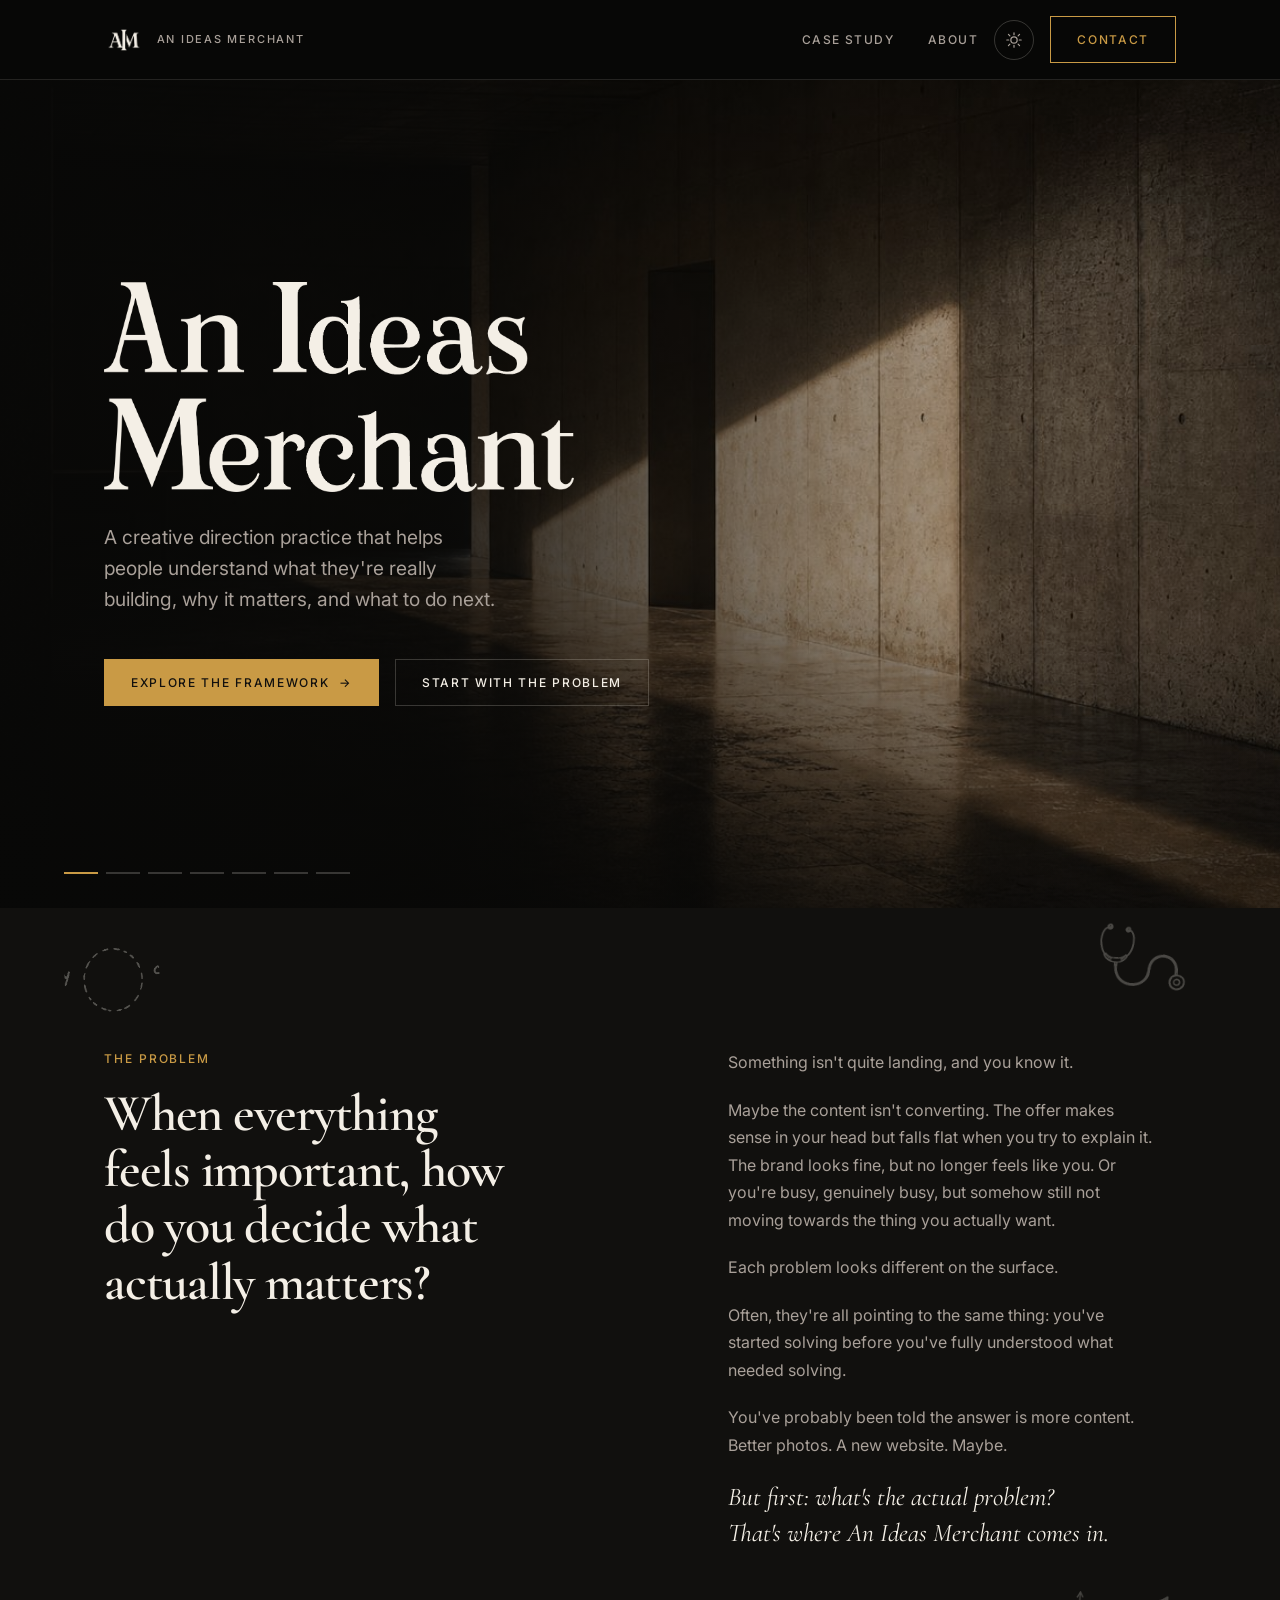
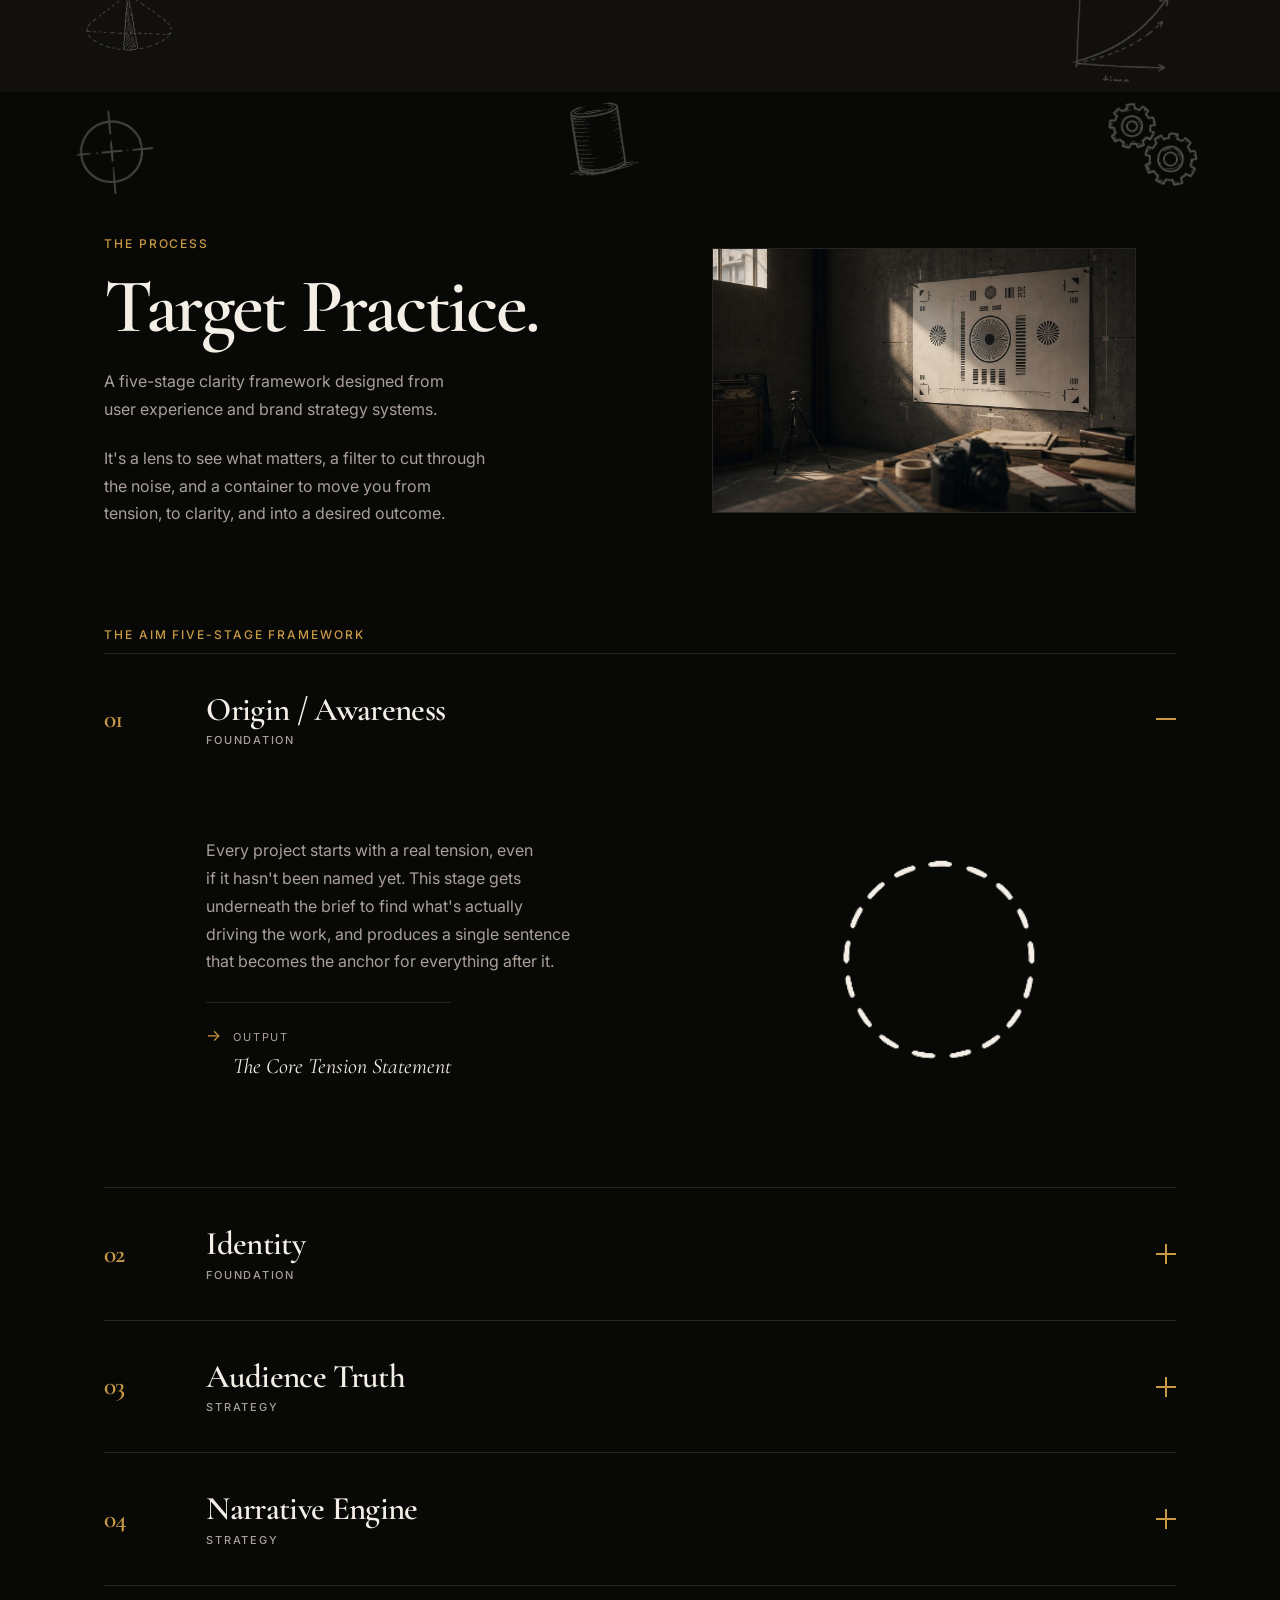
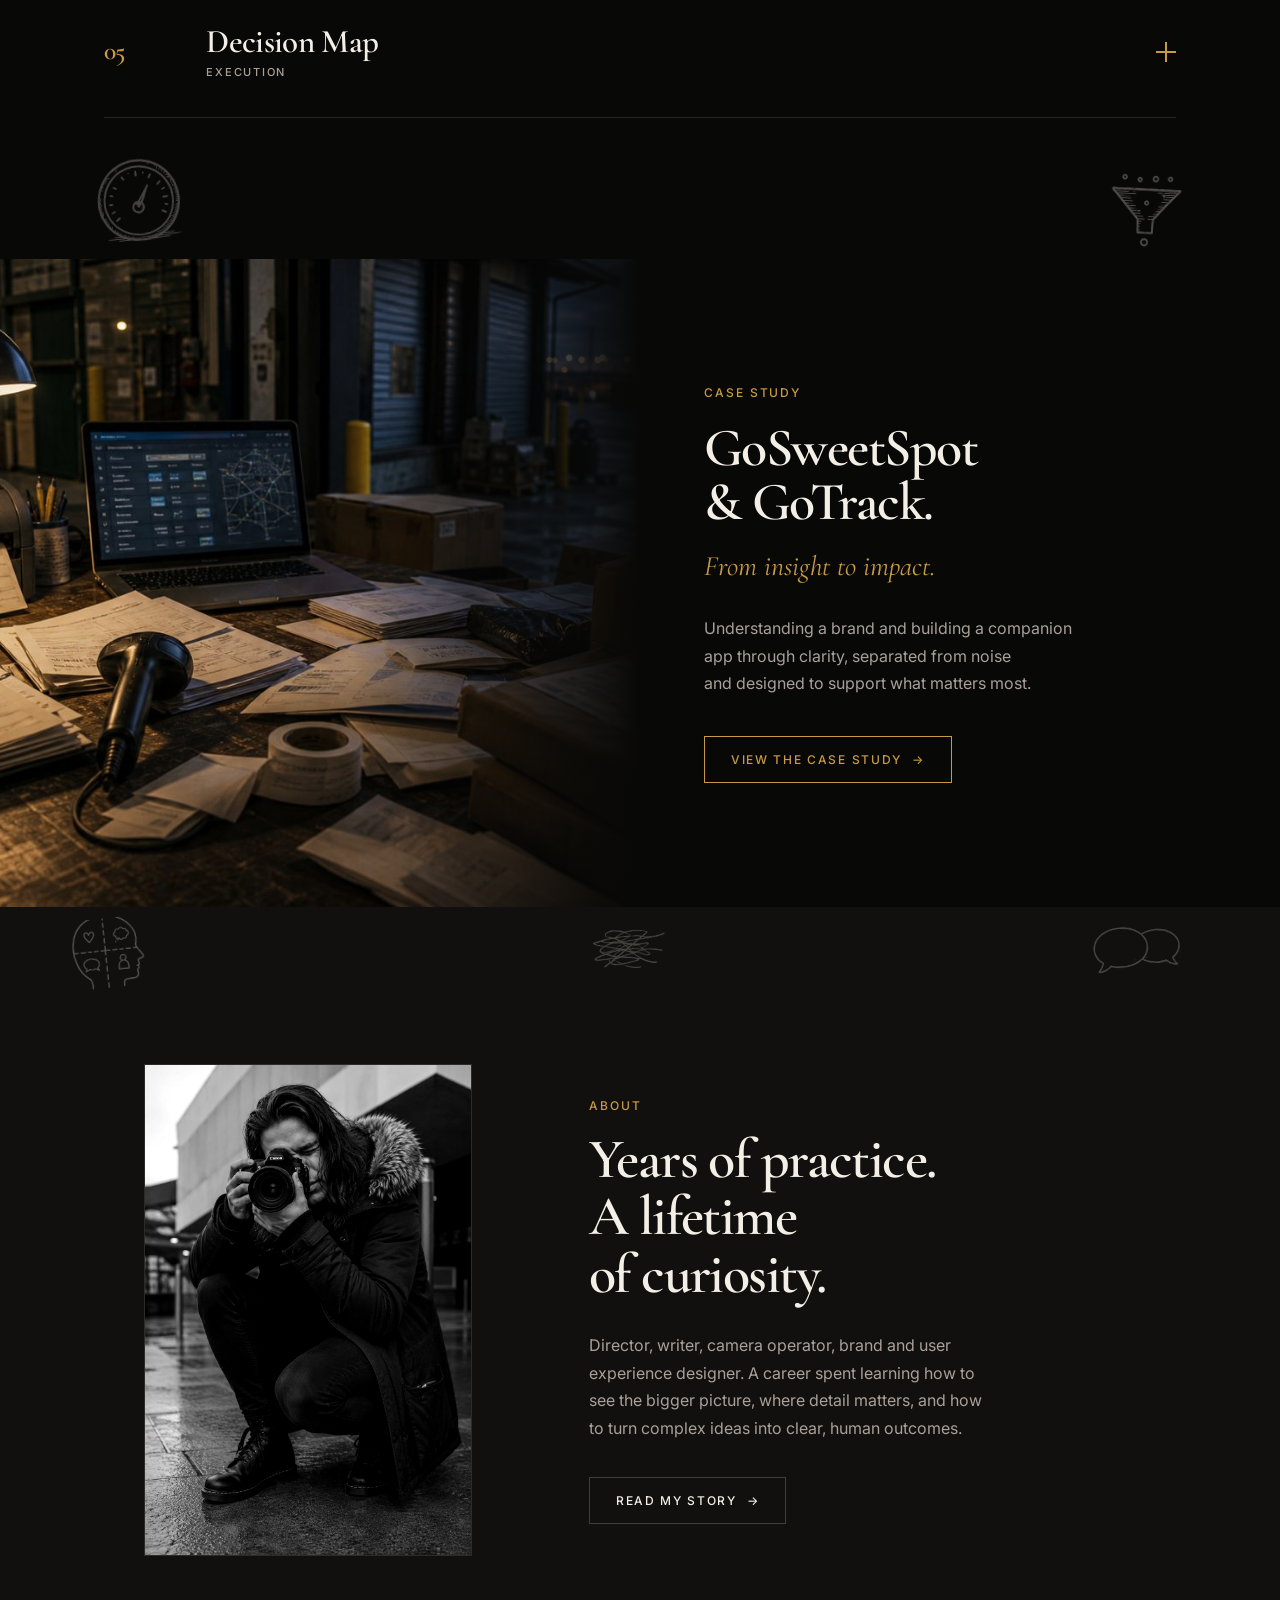
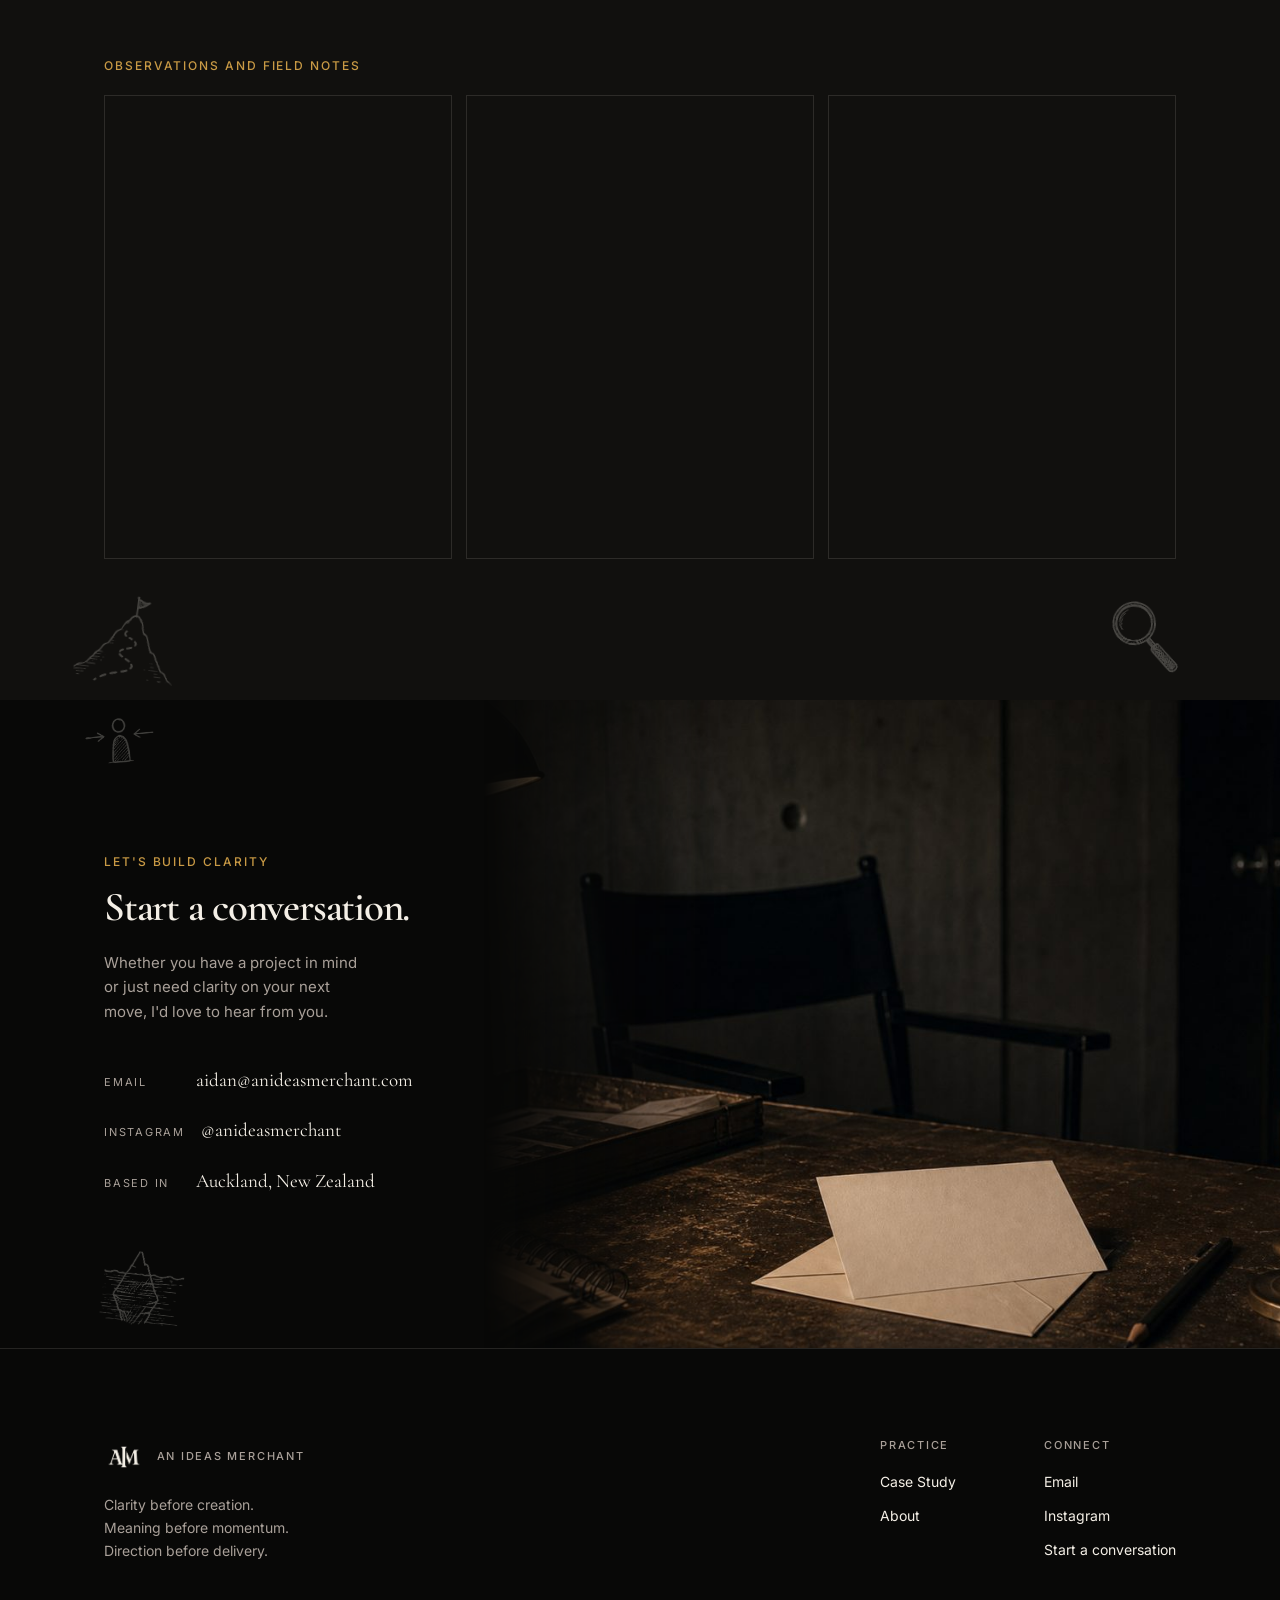
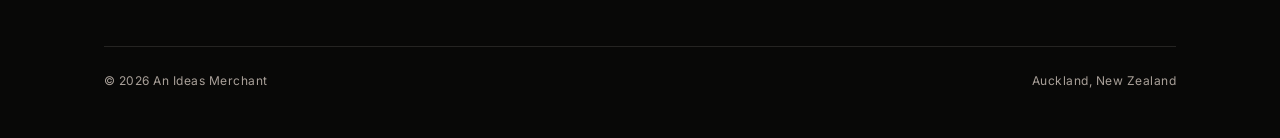
==== commit 19183e3d: "Add files via upload" ====
--- a/index.html
+++ b/index.html
@@ -3,41 +3,804 @@
 <head>
 <meta charset="utf-8">
 <meta name="viewport" content="width=device-width, initial-scale=1">
-<title>Client Portal · An Ideas Merchant</title>
-<link rel="stylesheet" href="../styles.css">
+<meta name="color-scheme" content="dark light">
+<script>
+  (function () {
+    try {
+      var t = localStorage.getItem('aim-theme');
+      if (t === 'light' || t === 'dark') document.documentElement.setAttribute('data-theme', t);
+    } catch (e) {}
+  })();
+</script>
+<title>An Ideas Merchant · Clarity before creation</title>
+<link rel="icon" type="image/png" sizes="32x32" href="assets/favicon/favicon-32.png">
+<link rel="icon" type="image/png" sizes="48x48" href="assets/favicon/favicon-48.png">
+<link rel="icon" type="image/png" sizes="512x512" href="assets/favicon/favicon-512.png">
+<link rel="apple-touch-icon" href="assets/favicon/apple-touch-icon.png">
+<meta name="description" content="A creative direction practice that helps people understand what they're really building, why it matters, and what to do next.">
+<meta property="og:type" content="website">
+<meta property="og:site_name" content="An Ideas Merchant">
+<meta property="og:url" content="https://anideasmerchant.com/">
+<meta property="og:title" content="An Ideas Merchant · Clarity before creation">
+<meta property="og:description" content="A creative direction practice that helps people understand what they're really building, why it matters, and what to do next.">
+<meta property="og:image" content="https://anideasmerchant.com/assets/og/og-home.jpg">
+<meta property="og:image:width" content="1200">
+<meta property="og:image:height" content="630">
+<meta name="twitter:card" content="summary_large_image">
+<meta name="twitter:title" content="An Ideas Merchant · Clarity before creation">
+<meta name="twitter:description" content="A creative direction practice that helps people understand what they're really building, why it matters, and what to do next.">
+<meta name="twitter:image" content="https://anideasmerchant.com/assets/og/og-home.jpg">
+<link rel="stylesheet" href="styles.css">
 <style>
-  body{margin:0;min-height:100vh;display:flex;align-items:center;justify-content:center;background:var(--aim-black);color:var(--aim-ivory);font-family:var(--font-body);padding:40px}
-  .gate-card{width:min(360px,86vw);text-align:center}
-  .word{font-size:11px;letter-spacing:var(--tracking-meta);text-transform:uppercase;color:var(--aim-muted);margin:0 0 28px}
-  h1{font-family:var(--font-display);font-style:italic;font-weight:500;font-size:28px;color:var(--aim-ivory);margin:0 0 24px}
-  input{width:100%;background:var(--aim-surface);border:1px solid var(--color-border);color:var(--aim-ivory);font-family:var(--font-body);font-size:15px;padding:13px 16px;border-radius:8px;box-sizing:border-box;text-align:center}
-  input:focus{border-color:var(--aim-gold);outline:none}
-  button{margin-top:14px;width:100%;background:var(--aim-gold);color:var(--color-on-accent);border:none;font-family:var(--font-body);font-size:12px;font-weight:600;letter-spacing:0.08em;text-transform:uppercase;padding:13px 16px;border-radius:8px;cursor:pointer}
-  button:hover{background:var(--aim-gold-light)}
-  .err{color:#c96a5a;font-size:12px;margin-top:12px;height:14px;opacity:0;transition:opacity 0.2s ease}
-  .err.show{opacity:1}
-  .shake{animation:shake 0.4s ease}
-  @keyframes shake{20%,60%{transform:translateX(-6px)}40%,80%{transform:translateX(6px)}}
+  /* ============================================================
+     An Ideas Merchant — website. Dark direction (cinema black).
+     Built on AIM design system tokens (styles.css). Page-level
+     layout only; colour + type come from the system.
+     ============================================================ */
+  :root {
+    --maxw: 1200px;
+    --gutter: clamp(22px, 5vw, 80px);
+    --section-y: clamp(80px, 11vw, 150px);
+  }
+  * { box-sizing: border-box; }
+  html { scroll-behavior: smooth; }
+  body {
+    background: var(--aim-black); color: var(--aim-ivory);
+    overflow-x: hidden; margin: 0;
+    font-family: var(--font-body);
+    -webkit-font-smoothing: antialiased;
+    -moz-osx-font-smoothing: grayscale;
+    text-rendering: optimizeLegibility;
+  }
+  a { color: inherit; text-decoration: none; }
+  img { display: block; max-width: 100%; }
+  p { text-wrap: pretty; margin: 0; }
+
+  .display { font-family: var(--font-display); font-weight: 600; line-height: 1.04; letter-spacing: -0.02em; }
+  .kicker {
+    font-family: var(--font-body); font-weight: 500; font-size: 12px;
+    letter-spacing: var(--tracking-meta); text-transform: uppercase;
+    color: var(--aim-gold); margin: 0;
+  }
+  .meta-label {
+    font-family: var(--font-body); font-weight: 500; font-size: 11px;
+    letter-spacing: var(--tracking-meta); text-transform: uppercase;
+    color: var(--aim-muted); margin: 0;
+  }
+  .lede { font-size: clamp(17px, 1.5vw, 20px); line-height: 1.62; color: var(--aim-muted); }
+  .wrap { max-width: var(--maxw); margin: 0 auto; padding-inline: var(--gutter); }
+  section { position: relative; }
+
+  /* ---- NAV ---- */
+  .nav {
+    position: sticky; top: 0; z-index: 60;
+    background: color-mix(in srgb, var(--aim-black) 82%, transparent);
+    backdrop-filter: saturate(120%) blur(12px);
+    border-bottom: 1px solid var(--aim-hairline-ivory);
+  }
+  .nav-inner {
+    max-width: var(--maxw); margin: 0 auto; padding: 16px var(--gutter);
+    display: flex; align-items: center; justify-content: space-between; gap: 24px;
+  }
+  .brand { display: flex; align-items: center; gap: 13px; }
+  .brand .mono-logo { height: 40px; width: auto; display: block; }
+  .brand .word { font-family: var(--font-body); font-weight: 500; font-size: 11px; letter-spacing: var(--tracking-meta); text-transform: uppercase; color: var(--aim-muted); }
+  .nav-links { display: flex; align-items: center; gap: 34px; }
+  .nav-links a {
+    font-family: var(--font-body); font-size: 12px; font-weight: 500;
+    letter-spacing: 0.12em; text-transform: uppercase; color: var(--aim-muted);
+    transition: color var(--dur) var(--ease-out);
+  }
+  .nav-links a:hover { color: var(--aim-ivory); }
+
+  .btn {
+    font-family: var(--font-body); font-size: 12px; font-weight: 500;
+    letter-spacing: 0.14em; text-transform: uppercase;
+    padding: 13px 26px; cursor: pointer; border: 1px solid transparent;
+    white-space: nowrap; display: inline-flex; align-items: center; gap: 10px;
+    transition: background var(--dur) var(--ease-out), color var(--dur) var(--ease-out), border-color var(--dur) var(--ease-out);
+  }
+  .btn .arw { transition: transform var(--dur) var(--ease-out); }
+  .btn:hover .arw { transform: translateX(4px); }
+  .btn-outline { border-color: var(--aim-gold); color: var(--aim-gold); }
+  .btn-outline:hover { background: var(--aim-gold); color: var(--aim-charcoal); }
+  .btn-solid { background: var(--aim-gold); color: var(--aim-charcoal); }
+  .btn-solid:hover { background: var(--aim-gold-light); }
+  .btn-ghost { border-color: var(--aim-hairline-ivory-strong); color: var(--aim-ivory); }
+  .btn-ghost:hover { border-color: var(--aim-ivory); }
+
+  /* ---- HERO ---- */
+  .hero { position: relative; min-height: min(92vh, 900px); display: flex; align-items: center; isolation: isolate; overflow: hidden; }
+  .hero-slides { position: absolute; inset: 0; z-index: -2; }
+  .hero-slides img {
+    position: absolute; inset: 0; width: 100%; height: 100%; object-fit: cover;
+    object-position: 70% 50%; opacity: 0; transition: opacity 1600ms var(--ease-inout);
+    filter: saturate(0.9) contrast(1.02);
+  }
+  .hero-slides img.on { opacity: 1; }
+  .hero::after {
+    content: ""; position: absolute; inset: 0; z-index: -1;
+    background:
+      linear-gradient(90deg, rgba(8,8,7,0.97) 0%, rgba(8,8,7,0.86) 34%, rgba(8,8,7,0.42) 66%, rgba(8,8,7,0.15) 100%),
+      linear-gradient(0deg, rgba(8,8,7,0.65) 0%, rgba(8,8,7,0) 40%);
+  }
+  .hero-inner { width: 100%; padding-block: clamp(90px, 14vw, 140px); }
+  .hero .eyebrow { margin-bottom: 26px; }
+  .hero-wordmark { margin: 0; }
+  .hero-wordmark img { width: clamp(230px, 42vw, 470px); height: auto; display: block; }
+  .hero-sub { margin: 30px 0 0; max-width: 44ch; }
+  .hero-actions { margin-top: 44px; display: flex; gap: 16px; flex-wrap: wrap; align-items: center; }
+  .hero-progress { position: absolute; left: var(--gutter); bottom: 34px; z-index: 2; display: flex; gap: 8px; }
+  .hero-progress button { -webkit-appearance: none; appearance: none; border: 0; padding: 12px 0 0; margin: -12px 0 0; background: transparent; cursor: pointer; display: block; }
+  .hero-progress button span { display: block; width: 34px; height: 2px; background: var(--aim-hairline-ivory-strong); transition: background var(--dur) var(--ease-out); }
+  .hero-progress button.on span { background: var(--aim-gold); }
+  .hero-progress button:hover span { background: var(--aim-ivory); }
+  .hero-progress button.on:hover span { background: var(--aim-gold); }
+
+  /* ---- generic section head ---- */
+  .sec-head h2 { font-size: clamp(34px, 5vw, 60px); margin: 16px 0 0; }
+  .rule { height: 1px; background: var(--aim-hairline-ivory); border: 0; margin: 0; }
+
+  /* ---- THE PROBLEM ---- */
+  .problem { padding-block: var(--section-y); background: var(--aim-charcoal); }
+  .problem-grid { display: grid; grid-template-columns: 1.1fr 0.9fr; gap: clamp(36px, 6vw, 100px); align-items: start; }
+  .problem h2 { font-size: clamp(30px, 4.2vw, 52px); margin: 18px 0 0; max-width: 20ch; line-height: 1.08; letter-spacing: -0.024em; text-wrap: balance; }
+  .problem h2 .soft { color: var(--aim-muted); }
+  .problem-body p { font-size: clamp(16px, 1.2vw, 18px); line-height: 1.72; color: var(--aim-muted); margin: 0 0 20px; }
+  .problem-body p:last-child { margin-bottom: 0; }
+  .problem-body .turn { color: var(--aim-ivory); font-family: var(--font-display); font-style: italic; font-size: clamp(20px, 2vw, 26px); line-height: 1.4; }
+
+  /* ---- THE PROCESS ---- */
+  .process { padding-block: var(--section-y); }
+  .process-top { display: grid; grid-template-columns: 1fr 1fr; gap: clamp(32px, 5vw, 80px); align-items: center; }
+  .process-figure { aspect-ratio: 16/10; overflow: hidden; border: 1px solid var(--aim-hairline-ivory); }
+  .process-figure img { width: 100%; height: 100%; object-fit: cover; filter: saturate(0.9); }
+  .process h2 { font-size: clamp(40px, 6vw, 80px); margin: 16px 0 0; line-height: 1.0; letter-spacing: -0.03em; }
+  .process-intro p { color: var(--aim-muted); font-size: clamp(16px, 1.25vw, 18px); line-height: 1.72; margin: 22px 0 0; max-width: 46ch; }
+
+  .framework-label { margin: clamp(56px, 8vw, 96px) 0 8px; }
+  .steps { border-top: 1px solid var(--aim-hairline-ivory); }
+  .step { border-bottom: 1px solid var(--aim-hairline-ivory); }
+  .step-head {
+    width: 100%; background: none; border: 0; cursor: pointer; color: inherit;
+    display: grid; grid-template-columns: 64px 1fr 32px; align-items: center; gap: clamp(16px, 3vw, 40px);
+    padding: clamp(26px, 3vw, 38px) 0; text-align: left; font: inherit;
+  }
+  .step-num { font-family: var(--font-display); font-size: clamp(20px, 2vw, 26px); color: var(--aim-gold); }
+  .step-title { font-family: var(--font-display); font-weight: 600; font-size: clamp(23px, 2.6vw, 33px); line-height: 1.08; letter-spacing: -0.02em; }
+  .step-title .role { display: block; font-family: var(--font-body); font-size: 11px; font-weight: 500; letter-spacing: var(--tracking-meta); text-transform: uppercase; color: var(--aim-muted); margin-top: 8px; }
+  .step-toggle { position: relative; width: 20px; height: 20px; justify-self: end; }
+  .step-toggle::before, .step-toggle::after { content: ""; position: absolute; background: var(--aim-gold); transition: opacity var(--dur) var(--ease-out), transform var(--dur) var(--ease-out); }
+  .step-toggle::before { left: 0; top: 9px; width: 20px; height: 2px; }
+  .step-toggle::after { left: 9px; top: 0; width: 2px; height: 20px; }
+  .step[aria-expanded="true"] .step-toggle::after { opacity: 0; transform: scaleY(0); }
+  .step-panel { overflow: hidden; max-height: 0; transition: max-height var(--dur-slow) var(--ease-inout); }
+  .step-panel-inner {
+    display: grid; grid-template-columns: 1.05fr 0.95fr; gap: clamp(28px, 5vw, 64px);
+    align-items: center; padding: 0 0 clamp(36px, 4vw, 52px) 0;
+  }
+  .step-panel-inner .txt { padding-left: clamp(0px, calc(64px + 3vw), 104px); }
+  .step-desc { color: var(--aim-muted); font-size: clamp(16px, 1.2vw, 18px); line-height: 1.74; margin: 0; max-width: 52ch; }
+  .step-output { margin-top: 26px; display: inline-flex; align-items: baseline; gap: 12px; padding-top: 20px; border-top: 1px solid var(--aim-hairline-ivory); }
+  .step-output .arrow { color: var(--aim-gold); }
+  .step-output .lbl { font-size: 11px; letter-spacing: var(--tracking-meta); text-transform: uppercase; color: var(--aim-muted); }
+  .step-output .val { font-family: var(--font-display); font-style: italic; font-size: clamp(18px, 1.8vw, 22px); color: var(--aim-ivory); }
+  .step-figure { aspect-ratio: 16/11; overflow: hidden; border: 1px solid var(--aim-hairline-ivory); }
+  .step-figure img { width: 100%; height: 100%; object-fit: cover; filter: saturate(0.9); }
+
+  /* ---- CASE STUDY ---- */
+  .case { position: relative; min-height: clamp(520px, 72vh, 720px); display: grid; grid-template-columns: 1fr 1fr; isolation: isolate; }
+  .case-media { position: relative; overflow: hidden; }
+  .case-media img { position: absolute; inset: 0; width: 100%; height: 100%; object-fit: cover; filter: saturate(0.88); }
+  .case-media::after { content: ""; position: absolute; inset: 0; background: linear-gradient(90deg, rgba(8,8,7,0) 55%, var(--aim-black) 100%); }
+  .case-body { background: var(--aim-black); display: flex; align-items: center; padding: clamp(48px, 8vw, 110px) var(--gutter); }
+  .case-body-inner { max-width: 46ch; }
+  .case h2 { font-size: clamp(32px, 4.2vw, 54px); margin: 18px 0 0; line-height: 1.02; letter-spacing: -0.028em; }
+  .case .sub { margin: 14px 0 0; font-family: var(--font-display); font-style: italic; font-size: clamp(20px, 2.2vw, 28px); color: var(--aim-gold); }
+  .case p.body { margin: 26px 0 0; color: var(--aim-muted); font-size: clamp(16px, 1.25vw, 18px); line-height: 1.72; }
+  .case .btn { margin-top: 38px; }
+
+  /* ---- ABOUT ---- */
+  .about { padding-block: var(--section-y); background: var(--aim-charcoal); }
+  .about-grid { display: grid; grid-template-columns: 0.82fr 1.18fr; gap: clamp(36px, 6vw, 90px); align-items: center; }
+  .about-figure { aspect-ratio: 2/3; overflow: hidden; border: 1px solid var(--aim-hairline-ivory); }
+  .about-figure img { width: 100%; height: 100%; object-fit: cover; filter: saturate(0.86) contrast(1.03); }
+  .about h2 { font-size: clamp(32px, 4.4vw, 56px); margin: 16px 0 0; max-width: 15ch; line-height: 1.03; letter-spacing: -0.028em; }
+  .about p.bio { color: var(--aim-muted); line-height: 1.74; font-size: clamp(16px, 1.25vw, 18px); margin: 28px 0 0; max-width: 52ch; }
+  .about .about-cta { margin-top: 34px; }
+  .about-frames { margin-top: clamp(48px, 7vw, 84px); }
+  .about-frames .fh { display: flex; align-items: baseline; justify-content: space-between; gap: 16px; margin-bottom: 20px; flex-wrap: wrap; }
+  .frames-grid { display: grid; grid-template-columns: repeat(3, 1fr); gap: 14px; }
+  .frames-grid figure { margin: 0; aspect-ratio: 3/4; overflow: hidden; border: 1px solid var(--aim-hairline-ivory); }
+  .frames-grid img { width: 100%; height: 100%; object-fit: cover; filter: saturate(0.88); transition: transform 700ms var(--ease-out); }
+  .frames-grid figure:hover img { transform: scale(1.045); }
+
+  /* ---- CONTACT ---- */
+  .contact { position: relative; min-height: clamp(520px, 72vh, 700px); display: flex; align-items: center; isolation: isolate; overflow: hidden; background: var(--aim-black); }
+  .contact::before { content: ""; position: absolute; inset: 0; z-index: 0; background: var(--aim-black); }
+  .contact-body { position: relative; z-index: 2; display: flex; align-items: center; padding: clamp(56px, 8vw, 120px) var(--gutter); }
+  /* align contact copy to the same left edge as the centered .wrap blocks. */
+  @media (min-width: 941px) {
+    .contact { padding-left: max(var(--gutter), calc((100% - var(--maxw)) / 2 + var(--gutter))); }
+    .contact-body { padding-left: 0; }
+    .contact .contact-media img { left: max(400px, calc(var(--cl) + 164px)); max-width: 1700px; }
+  }
+  .contact-body-inner { max-width: 360px; }
+  .contact h2 { font-size: clamp(30px, 3.2vw, 44px); margin: 16px 0 0; line-height: 1.02; letter-spacing: -0.03em; }
+  .contact .intro { margin: 22px 0 0; color: var(--aim-muted); font-size: clamp(15px, 1.15vw, 17px); line-height: 1.65; max-width: 32ch; }
+  .contact-list { margin: 40px 0 0; display: grid; gap: 20px; }
+  .contact-row { display: flex; align-items: baseline; gap: 16px; }
+  .contact-row .rk { font-size: 11px; letter-spacing: var(--tracking-meta); text-transform: uppercase; color: var(--aim-muted); min-width: 76px; }
+  .contact-row a, .contact-row span.v { font-family: var(--font-display); font-size: clamp(16px, 1.5vw, 19px); color: var(--aim-ivory); transition: color var(--dur) var(--ease-out); }
+  .contact-row a:hover { color: var(--aim-gold); }
+  .contact-media { position: absolute; inset: 0; z-index: 0; overflow: hidden; --cl: max(var(--gutter), calc((100% - var(--maxw)) / 2 + var(--gutter))); -webkit-mask-image: linear-gradient(90deg, transparent calc(var(--cl) + 380px), #000 calc(var(--cl) + 620px)); mask-image: linear-gradient(90deg, transparent calc(var(--cl) + 380px), #000 calc(var(--cl) + 620px)); }
+  .contact-media img { position: absolute; inset: 0; width: 100%; height: 100%; object-fit: cover; filter: saturate(0.9); }
+
+  /* ---- FOOTER ---- */
+  .footer { padding: clamp(52px,7vw,88px) 0 48px; background: var(--aim-black); border-top: 1px solid var(--aim-hairline-ivory); }
+  .footer-top { display: flex; justify-content: space-between; gap: 44px; flex-wrap: wrap; align-items: flex-start; }
+  .footer-brand .brand { margin-bottom: 16px; }
+  .footer-brand p { max-width: 34ch; color: var(--aim-muted); line-height: 1.66; font-size: 14px; }
+  .footer-cols { display: flex; gap: clamp(40px, 7vw, 88px); flex-wrap: wrap; }
+  .footer-col h4 { font-family: var(--font-body); font-size: 11px; letter-spacing: var(--tracking-meta); text-transform: uppercase; color: var(--aim-muted); margin: 0 0 16px; font-weight: 500; }
+  .footer-col a { display: block; font-size: 14px; color: var(--aim-ivory); margin-bottom: 12px; transition: color var(--dur) var(--ease-out); }
+  .footer-col a:hover { color: var(--aim-gold); }
+  .footer-line { margin-top: clamp(48px,6vw,72px); padding-top: 24px; border-top: 1px solid var(--aim-hairline-ivory); display: flex; justify-content: space-between; gap: 16px; flex-wrap: wrap; }
+  .footer-line span { font-size: 12px; color: var(--aim-muted); letter-spacing: 0.04em; }
+
+  /* ---- reveal ---- */
+  .reveal { opacity: 0; transform: translateY(20px); transition: opacity 800ms var(--ease-out), transform 800ms var(--ease-out); }
+  .reveal.in { opacity: 1; transform: none; }
+  @media (prefers-reduced-motion: reduce) { .reveal { opacity: 1; transform: none; transition: none; } }
+
+  /* ---- framework diagrams: hand-drawn journal glyphs, themeable ink ---- */
+  .figure-diagram { border: 0; background: none; aspect-ratio: 5/4;
+    display: flex; align-items: center; justify-content: center; padding: clamp(10px, 2.6vw, 40px); }
+  .diagram { width: 100%; height: 100%; background-color: var(--aim-ivory);
+    -webkit-mask-repeat: no-repeat; mask-repeat: no-repeat;
+    -webkit-mask-position: center; mask-position: center;
+    -webkit-mask-size: contain; mask-size: contain; }
+
+  /* ---- theme toggle ---- */
+  .theme-toggle { background: none; border: 1px solid var(--aim-hairline-ivory-strong); color: var(--aim-muted);
+    width: 40px; height: 40px; border-radius: 50%; cursor: pointer; display: inline-flex; align-items: center;
+    justify-content: center; flex: none; transition: color var(--dur) var(--ease-out), border-color var(--dur) var(--ease-out); }
+  .theme-toggle:hover { color: var(--aim-ivory); border-color: var(--aim-ivory); }
+  .theme-toggle svg { width: 18px; height: 18px; display: block; }
+  .theme-toggle .i-moon { display: none; }
+  .theme-toggle .i-sun { display: block; }
+  [data-theme="light"] .theme-toggle .i-moon { display: block; }
+  [data-theme="light"] .theme-toggle .i-sun { display: none; }
+  .nav-right { display: flex; align-items: center; gap: 16px; }
+
+  /* ============================================================
+     LIGHT THEME — premium paper. Flips raw tokens; the hero stays
+     cinematic (dark) because it is photographic.
+     ============================================================ */
+  html { transition: background-color var(--dur-slow) var(--ease-out); }
+  [data-theme="light"] {
+    --aim-black:      #F4EFE6;
+    --aim-charcoal:   #E9E0D1;
+    --aim-surface:    #E6DCCB;
+    --aim-muted:      #6D6258;
+    --aim-ivory:      #14120F;
+    --aim-gold:       #9A6B28;
+    --aim-gold-light: #C99A45;
+    --aim-hairline-ivory:        rgba(17,16,14,0.13);
+    --aim-hairline-ivory-strong: rgba(17,16,14,0.24);
+  }
+  /* keep the hero cinematic dark in light mode */
+  [data-theme="light"] .hero {
+    --aim-black:      #080807;
+    --aim-charcoal:   #11100E;
+    --aim-muted:      #A9A099;
+    --aim-ivory:      #F4EFE6;
+    --aim-gold:       #C99A45;
+    --aim-gold-light: #E2BE72;
+    --aim-hairline-ivory:        rgba(244,239,230,0.12);
+    --aim-hairline-ivory-strong: rgba(244,239,230,0.20);
+  }
+  /* logos are ivory PNGs — flip to ink where they sit on paper */
+  [data-theme="light"] .nav .mono-logo,
+  [data-theme="light"] .footer .mono-logo { filter: invert(1) grayscale(1) brightness(0.16); }
+  /* faint background glyph watermarks — flip ivory line-art to ink */
+  [data-theme="light"] .glyph { filter: invert(1); }
+
+  /* ---- responsive ---- */
+  @media (max-width: 940px) {
+    .nav-links { display: none; }
+    .hero-slides img { object-position: 50% 38%; }
+    .problem-grid, .process-top, .step-panel-inner, .about-grid { grid-template-columns: 1fr; }
+    .step-panel-inner .txt { padding-left: 0; }
+    .case { grid-template-columns: 1fr; }
+    .case-media { min-height: 340px; order: -1; }
+    .case-media::after { background: linear-gradient(0deg, var(--aim-black) 0%, rgba(8,8,7,0) 55%); }
+    .contact { flex-direction: column; min-height: auto; }
+    .contact-media { position: relative; inset: auto; height: clamp(280px, 55vw, 380px); -webkit-mask-image: none; mask-image: none; }
+    .about-figure { aspect-ratio: 4/5; }
+    .about-figure img { filter: saturate(0.92) contrast(1.05) brightness(1.12); }
+    .frames-grid { grid-template-columns: 1fr 1fr; }
+  }
+  @media (max-width: 560px) {
+    .step-head { grid-template-columns: 40px 1fr 24px; gap: 14px; }
+    .contact-row { flex-direction: column; gap: 4px; }
+    .frames-grid { grid-template-columns: 1fr; }
+  }
+  /* ---- typographic rag: intentional measure + balanced line endings ---- */
+  h1, h2, h3 { text-wrap: balance; }
+  .hero-sub { max-width: 37ch; }
+  .problem-body p { max-width: 43ch; }
+  .process-intro p { max-width: 43ch; }
+  .step-desc { max-width: 50ch; }
+  .case p.body { max-width: 39ch; }
+  .case-body-inner { max-width: 40ch; }
+  .about p.bio { max-width: 46ch; }
+  .contact .intro { max-width: 36ch; }
+  .lede, .hero-sub, .problem-body p, .problem-body .turn, .process-intro p,
+  .step-desc, .case p.body, .case .sub, .about p.bio, .contact .intro { text-wrap: balance; }
+  /* body copy: prevent single-word orphans/widows (balance is only for headings + the turn line) */
+  .problem-body p { text-wrap: pretty; }
+  .problem-body .turn { text-wrap: balance; }
+
+  /* ---- field-note glyphs: hand-drawn chalk diagrams peppered behind sections ---- */
+  .problem, .process, .about, .contact { position: relative; overflow: hidden; }
+  .problem > .wrap, .process > .wrap, .about > .wrap, .contact > .wrap { position: relative; z-index: 1; }
+  .glyph { position: absolute; z-index: 0; pointer-events: none; background-repeat: no-repeat; background-position: center; background-size: contain; opacity: 0.28; filter: brightness(1.05); }
+  .glyph.d-container  { aspect-ratio: 205/200; background-image: url('assets/glyphs/bg-cylinder.png'); }
+  .glyph.d-bridge     { aspect-ratio: 420/185; background-image: url('assets/glyphs/bg-bridge.png'); }
+  .glyph.d-tension    { aspect-ratio: 151/154; background-image: url('assets/glyphs/t-tension.png'); }
+  .glyph.d-diagnosis  { aspect-ratio: 246/220; background-image: url('assets/glyphs/t-diagnosis.png'); }
+  .glyph.d-scope      { aspect-ratio: 269/179; background-image: url('assets/glyphs/t-scope.png'); }
+  .glyph.d-narrative  { aspect-ratio: 235/210; background-image: url('assets/glyphs/s4-narrative.png'); }
+  .glyph.d-pressure   { aspect-ratio: 208/195; background-image: url('assets/glyphs/bg-gauge.png'); }
+  .glyph.d-focus      { aspect-ratio: 195/200; background-image: url('assets/glyphs/bg-focus.png'); }
+  .glyph.d-cost       { aspect-ratio: 275/217; background-image: url('assets/glyphs/t-cost.png'); }
+  .glyph.d-delay      { aspect-ratio: 214/190; background-image: url('assets/glyphs/bg-mountain.png'); }
+  .glyph.d-gap        { aspect-ratio: 293/182; background-image: url('assets/glyphs/t-gap.png'); }
+  .glyph.d-hidden     { aspect-ratio: 195/205; background-image: url('assets/glyphs/bg-iceberg.png'); }
+  .glyph.d-identity   { aspect-ratio: 298/195; background-image: url('assets/glyphs/t-identity.png'); }
+  .glyph.d-empathy    { aspect-ratio: 246/184; background-image: url('assets/glyphs/t-empathy.png'); }
+  .glyph.d-assume     { aspect-ratio: 230/189; background-image: url('assets/glyphs/t-assume.png'); }
+  .glyph.d-remove     { aspect-ratio: 314/122; background-image: url('assets/glyphs/t-remove.png'); }
+  .glyph.d-filter     { aspect-ratio: 258/173; background-image: url('assets/glyphs/t-filter.png'); }
+  .glyph.d-diagnostic { aspect-ratio: 296/177; background-image: url('assets/glyphs/t-diagnostic.png'); }
+  @media (max-width: 1100px) { .glyph { display: none; } }
 </style>
 </head>
 <body>
-<div class="gate-card">
-  <p class="word">An Ideas Merchant</p>
-  <h1>Client Portal</h1>
-  <input id="pw" type="password" placeholder="Enter access code" autocomplete="off">
-  <button id="submit">Enter</button>
-  <p class="err" id="err">That code isn't right. Try again.</p>
-</div>
+
+<template id="__bundler_thumbnail" data-bg-color="#0b0b0a">
+  <svg viewBox="0 0 1200 800" xmlns="http://www.w3.org/2000/svg">
+    <rect width="1200" height="800" fill="#0b0b0a"/>
+    <g fill="none" stroke="#c9a227" stroke-width="6">
+      <circle cx="600" cy="360" r="150"/>
+      <circle cx="600" cy="360" r="98"/>
+      <circle cx="600" cy="360" r="46"/>
+    </g>
+    <circle cx="600" cy="360" r="12" fill="#c9a227"/>
+    <text x="600" y="600" text-anchor="middle" fill="#f4efe6" font-family="Georgia, serif" font-size="58" font-style="italic">An Ideas Merchant</text>
+  </svg>
+</template>
+
+<!-- ====================== NAV ====================== -->
+<header class="nav">
+  <nav class="nav-inner" aria-label="Primary">
+    <a class="brand" href="./" aria-label="An Ideas Merchant, home">
+      <img class="mono-logo" src="assets/logos/aim-monogram-ivory.png" alt="AIM">
+      <span class="word">An Ideas Merchant</span>
+    </a>
+    <div class="nav-right">
+      <div class="nav-links">
+        <a href="case-study/">Case Study</a>
+        <a href="story/">About</a>
+      </div>
+      <button class="theme-toggle" type="button" aria-label="Toggle light and dark theme" title="Toggle theme">
+        <svg class="i-sun" viewBox="0 0 24 24" fill="none" stroke="currentColor" stroke-width="1.6" stroke-linecap="round"><circle cx="12" cy="12" r="4.2"></circle><path d="M12 2.4v2.6M12 19v2.6M4.6 4.6l1.9 1.9M17.5 17.5l1.9 1.9M2.4 12h2.6M19 12h2.6M4.6 19.4l1.9-1.9M17.5 6.5l1.9-1.9"></path></svg>
+        <svg class="i-moon" viewBox="0 0 24 24" fill="currentColor"><path d="M20 14.5A8 8 0 0 1 9.5 4a8 8 0 1 0 10.5 10.5z"></path></svg>
+      </button>
+      <a class="btn btn-outline" href="#contact">Contact</a>
+    </div>
+  </nav>
+</header>
+
+<main id="top">
+
+  <!-- ====================== HERO ====================== -->
+  <section class="hero">
+    <div class="hero-slides" aria-hidden="true">
+      <img class="on" src="uploads/aim-home-landing-light-container.jpg" alt="">
+      <img src="uploads/target-practice-overview-calibration-wall-v2.jpg" alt="">
+      <img src="uploads/target-practice-01-origin-script-shot-list-v3.jpg" alt="">
+      <img src="uploads/target-practice-02-identity-casting-wall-v3.jpg" alt="">
+      <img src="uploads/target-practice-03-audience-truth-listening-room.jpg" alt="">
+      <img src="uploads/target-practice-04-narrative-engine-edit-suite.jpg" alt="">
+      <img src="uploads/target-practice-05-decision-map-continuity-board-v3.jpg" alt="">
+    </div>
+    <div class="wrap hero-inner">
+      <h1 class="hero-wordmark reveal"><img src="assets/logos/aim-wordmark-collapsed-ivory.png" alt="An Ideas Merchant"></h1>
+      <p class="hero-sub lede reveal">A creative direction practice that helps people understand what they're really building, why it matters, and what to do next.</p>
+      <div class="hero-actions reveal">
+        <a class="btn btn-solid" href="#process">Explore the framework <span class="arw">&rarr;</span></a>
+        <a class="btn btn-ghost" href="#problem">Start with the problem</a>
+      </div>
+    </div>
+    <div class="hero-progress" role="tablist" aria-label="Hero image">
+      <button type="button" class="on" aria-label="Show image 1"><span></span></button><button type="button" aria-label="Show image 2"><span></span></button><button type="button" aria-label="Show image 3"><span></span></button><button type="button" aria-label="Show image 4"><span></span></button><button type="button" aria-label="Show image 5"><span></span></button><button type="button" aria-label="Show image 6"><span></span></button><button type="button" aria-label="Show image 7"><span></span></button>
+    </div>
+  </section>
+
+  <!-- ====================== THE PROBLEM ====================== -->
+  <section class="problem" id="problem">
+    <span class="glyph d-tension"   style="width:95px; top:10px; left:5%; transform:rotate(-3deg);" aria-hidden="true"></span>
+    <span class="glyph d-diagnosis" style="width:110px; top:12px; right:6%; transform:rotate(4deg); opacity:0.24;" aria-hidden="true"></span>
+    <span class="glyph d-scope"     style="width:120px; bottom:12px; left:6%; transform:rotate(-3deg);" aria-hidden="true"></span>
+    <span class="glyph d-cost"      style="width:120px; bottom:10px; right:7%; transform:rotate(3deg); opacity:0.22;" aria-hidden="true"></span>
+    <div class="wrap">
+      <div class="problem-grid">
+        <div class="reveal">
+          <p class="kicker">The Problem</p>
+          <h2 class="display">When everything feels important, how do you decide what actually matters?</h2>
+        </div>
+        <div class="problem-body reveal">
+          <p>Something isn't quite landing, and you know it.</p>
+          <p>Maybe the content isn't converting. The offer makes sense in your head but falls flat when you try to explain it. The brand looks fine, but no longer feels like you. Or you're busy, genuinely busy, but somehow still not moving towards the thing you actually want.</p>
+          <p>Each problem looks different on the surface.</p>
+          <p>Often, they're all pointing to the same thing: you've started solving before you've fully understood what needed solving.</p>
+          <p>You've probably been told the answer is more content. Better photos. A new website. Maybe.</p>
+          <p class="turn">But first: what's the actual problem? That's where An Ideas Merchant comes in.</p>
+        </div>
+      </div>
+    </div>
+  </section>
+
+  <!-- ====================== THE PROCESS ====================== -->
+  <section class="process" id="process">
+    <span class="glyph d-narrative" style="width:110px; top:10px; right:5%; transform:rotate(6deg);" aria-hidden="true"></span>
+    <span class="glyph d-focus"     style="width:95px; top:12px; left:6%; transform:rotate(-5deg); opacity:0.24;" aria-hidden="true"></span>
+    <span class="glyph d-container" style="width:80px; top:12px; left:44%; transform:rotate(-9deg); opacity:0.24;" aria-hidden="true"></span>
+    <span class="glyph d-filter"    style="width:120px; bottom:12px; right:6%; transform:rotate(3deg);" aria-hidden="true"></span>
+    <span class="glyph d-pressure"  style="width:100px; bottom:12px; left:7%; transform:rotate(-6deg); opacity:0.24;" aria-hidden="true"></span>
+    <div class="wrap">
+      <div class="process-top">
+        <div class="reveal">
+          <p class="kicker">The Process</p>
+          <h2 class="display">Target Practice.</h2>
+          <div class="process-intro">
+            <p>A five-stage clarity framework designed from user experience and brand strategy systems.</p>
+            <p>It's a lens to see what matters, a filter to cut through the noise, and a container to move you from tension, to clarity, and into a desired outcome.</p>
+          </div>
+        </div>
+        <figure class="process-figure reveal">
+          <img src="uploads/target-practice-overview-calibration-wall-v2.jpg" alt="A calibration chart on a concrete studio wall">
+        </figure>
+      </div>
+
+      <p class="kicker framework-label reveal">The AIM Five-Stage Framework</p>
+      <div class="steps reveal">
+
+        <article class="step" aria-expanded="true">
+          <button class="step-head" aria-controls="stp1">
+            <span class="step-num display">01</span>
+            <span class="step-title">Origin / Awareness <span class="role">Foundation</span></span>
+            <span class="step-toggle" aria-hidden="true"></span>
+          </button>
+          <div class="step-panel" id="stp1">
+            <div class="step-panel-inner">
+              <div class="txt">
+                <p class="step-desc">Every project starts with a real tension, even if it hasn't been named yet. This stage gets underneath the brief to find what's actually driving the work, and produces a single sentence that becomes the anchor for everything after it.</p>
+                <div class="step-output"><span class="arrow">&rarr;</span><span><span class="lbl">Output</span><br><span class="val">The Core Tension Statement</span></span></div>
+              </div>
+              <figure class="step-figure figure-diagram"><span class="diagram" style="-webkit-mask-image:url('assets/glyphs/s1-origin.png'); mask-image:url('assets/glyphs/s1-origin.png');" role="img" aria-label="Origin: the core tension diagram"></span></figure>
+            </div>
+          </div>
+        </article>
+
+        <article class="step" aria-expanded="false">
+          <button class="step-head" aria-controls="stp2">
+            <span class="step-num display">02</span>
+            <span class="step-title">Identity <span class="role">Foundation</span></span>
+            <span class="step-toggle" aria-hidden="true"></span>
+          </button>
+          <div class="step-panel" id="stp2">
+            <div class="step-panel-inner">
+              <div class="txt">
+                <p class="step-desc">Before a brand can speak, it has to know what it is and what it refuses to be. This stage defines the role it plays in someone's life, guide, rebel, translator or protector, and sets the filter every future decision gets run through.</p>
+                <div class="step-output"><span class="arrow">&rarr;</span><span><span class="lbl">Output</span><br><span class="val">The Decision Filter</span></span></div>
+              </div>
+              <figure class="step-figure figure-diagram"><span class="diagram" style="-webkit-mask-image:url('assets/glyphs/s2-identity.png'); mask-image:url('assets/glyphs/s2-identity.png');" role="img" aria-label="Identity: the decision filter diagram"></span></figure>
+            </div>
+          </div>
+        </article>
+
+        <article class="step" aria-expanded="false">
+          <button class="step-head" aria-controls="stp3">
+            <span class="step-num display">03</span>
+            <span class="step-title">Audience Truth <span class="role">Strategy</span></span>
+            <span class="step-toggle" aria-hidden="true"></span>
+          </button>
+          <div class="step-panel" id="stp3">
+            <div class="step-panel-inner">
+              <div class="txt">
+                <p class="step-desc">Demographics don't tell you who someone is. This stage gets at what they're actually tired of, what they secretly want, and what moment in their life they're standing in, so the work speaks to a real person, not a segment.</p>
+                <div class="step-output"><span class="arrow">&rarr;</span><span><span class="lbl">Output</span><br><span class="val">The Audience Pressure Point</span></span></div>
+              </div>
+              <figure class="step-figure figure-diagram"><span class="diagram" style="-webkit-mask-image:url('assets/glyphs/s3-audience.png'); mask-image:url('assets/glyphs/s3-audience.png');" role="img" aria-label="Audience truth diagram"></span></figure>
+            </div>
+          </div>
+        </article>
+
+        <article class="step" aria-expanded="false">
+          <button class="step-head" aria-controls="stp4">
+            <span class="step-num display">04</span>
+            <span class="step-title">Narrative Engine <span class="role">Strategy</span></span>
+            <span class="step-toggle" aria-hidden="true"></span>
+          </button>
+          <div class="step-panel" id="stp4">
+            <div class="step-panel-inner">
+              <div class="txt">
+                <p class="step-desc">Every brand is telling a story whether it means to or not. This stage shapes that story deliberately where someone starts, what shifts, who they become on the other side, and turns it into language you can actually use.</p>
+                <div class="step-output"><span class="arrow">&rarr;</span><span><span class="lbl">Output</span><br><span class="val">The Narrative Arc</span></span></div>
+              </div>
+              <figure class="step-figure figure-diagram"><span class="diagram" style="-webkit-mask-image:url('assets/glyphs/s4-narrative.png'); mask-image:url('assets/glyphs/s4-narrative.png');" role="img" aria-label="Narrative engine diagram"></span></figure>
+            </div>
+          </div>
+        </article>
+
+        <article class="step" aria-expanded="false">
+          <button class="step-head" aria-controls="stp5">
+            <span class="step-num display">05</span>
+            <span class="step-title">Decision Map <span class="role">Execution</span></span>
+            <span class="step-toggle" aria-hidden="true"></span>
+          </button>
+          <div class="step-panel" id="stp5">
+            <div class="step-panel-inner">
+              <div class="txt">
+                <p class="step-desc">Clarity means nothing without action. This stage cuts the noise down to what actually matters right now, what's premature, and what moves the needle first, so the next 90 days have a spine, not a wish list.</p>
+                <div class="step-output"><span class="arrow">&rarr;</span><span><span class="lbl">Output</span><br><span class="val">A 90-Day Action Spine</span></span></div>
+              </div>
+              <figure class="step-figure figure-diagram"><span class="diagram" style="-webkit-mask-image:url('assets/glyphs/s5-process.png'); mask-image:url('assets/glyphs/s5-process.png');" role="img" aria-label="Decision map diagram"></span></figure>
+            </div>
+          </div>
+        </article>
+
+      </div>
+    </div>
+  </section>
+
+  <!-- ====================== CASE STUDY ====================== -->
+  <section class="case" id="casestudy">
+    <div class="case-media reveal">
+      <img src="uploads/aim-case-study-logistics-warehouse-desk-v2.jpg" alt="A logistics desk at a warehouse loading dock at dusk">
+    </div>
+    <div class="case-body">
+      <div class="case-body-inner reveal">
+        <p class="kicker">Case Study</p>
+        <h2 class="display">GoSweetSpot &amp; GoTrack.</h2>
+        <p class="sub">From insight to impact.</p>
+        <p class="body">Understanding a brand and building a companion app through clarity, separated from noise and designed to support what matters most.</p>
+        <a class="btn btn-outline" href="case-study/">View the case study <span class="arw">&rarr;</span></a>
+      </div>
+    </div>
+  </section>
+
+  <!-- ====================== ABOUT ====================== -->
+  <section class="about" id="about">
+    <span class="glyph d-empathy"    style="width:110px; top:10px; left:5%; transform:rotate(-6deg);" aria-hidden="true"></span>
+    <span class="glyph d-diagnostic" style="width:110px; top:12px; right:6%; transform:rotate(-4deg); opacity:0.22;" aria-hidden="true"></span>
+    <span class="glyph d-remove"     style="width:120px; top:16px; left:45%; transform:rotate(4deg); opacity:0.22;" aria-hidden="true"></span>
+    <span class="glyph d-assume"     style="width:110px; bottom:12px; right:6%; transform:rotate(5deg); opacity:0.24;" aria-hidden="true"></span>
+    <span class="glyph d-delay"      style="width:105px; bottom:12px; left:6%; transform:rotate(7deg); opacity:0.22;" aria-hidden="true"></span>
+    <div class="wrap">
+      <div class="about-grid">
+        <figure class="about-figure reveal">
+          <img src="uploads/About Image.jpg" alt="Aidan photographing on a wet city street">
+        </figure>
+        <div class="reveal">
+          <p class="kicker">About</p>
+          <h2 class="display">Years of practice. A lifetime of curiosity.</h2>
+          <p class="bio">Director, writer, camera operator, brand and user experience designer. A career spent learning how to see the bigger picture, where detail matters, and how to turn complex ideas into clear, human outcomes.</p>
+          <a class="btn btn-ghost about-cta" href="story/">Read my story <span class="arw">&rarr;</span></a>
+        </div>
+      </div>
+      <div class="about-frames reveal">
+        <div class="fh">
+          <p class="kicker">Observations and Field Notes</p>
+        </div>
+        <div class="frames-grid" id="framesGrid">
+          <figure><img src="uploads/9948.jpeg" alt="Street photograph, Auckland" loading="lazy"></figure>
+          <figure><img src="uploads/8804.jpeg" alt="Street photograph, Auckland" loading="lazy"></figure>
+          <figure><img src="uploads/8817.jpeg" alt="Street photograph, Auckland" loading="lazy"></figure>
+        </div>
+      </div>
+    </div>
+  </section>
+
+  <!-- ====================== CONTACT ====================== -->
+  <section class="contact" id="contact">
+    <span class="glyph d-bridge"   style="width:150px; top:12px; right:6%; transform:rotate(-4deg); opacity:0.22;" aria-hidden="true"></span>
+    <span class="glyph d-identity" style="width:100px; top:12px; left:6%; transform:rotate(-5deg); opacity:0.22;" aria-hidden="true"></span>
+    <span class="glyph d-gap"      style="width:130px; bottom:12px; right:7%; transform:rotate(3deg); opacity:0.22;" aria-hidden="true"></span>
+    <span class="glyph d-hidden"   style="width:80px; bottom:12px; left:8%; transform:rotate(7deg); opacity:0.24;" aria-hidden="true"></span>
+    <div class="contact-body">
+      <div class="contact-body-inner reveal">
+        <p class="kicker">Let's build clarity</p>
+        <h2 class="display">Start a conversation.</h2>
+        <p class="intro">Whether you have a project in mind or just need clarity on your next move, I'd love to hear from you.</p>
+        <div class="contact-list">
+          <div class="contact-row"><span class="rk">Email</span><a href="mailto:aidan@anideasmerchant.com">aidan@anideasmerchant.com</a></div>
+          <div class="contact-row"><span class="rk">Instagram</span><a href="https://instagram.com/anideasmerchant" target="_blank" rel="noopener">@anideasmerchant</a></div>
+          <div class="contact-row"><span class="rk">Based in</span><span class="v">Auckland, New Zealand</span></div>
+        </div>
+      </div>
+    </div>
+    <div class="contact-media reveal">
+      <img src="uploads/aim-contact-production-office-card-v3.jpg" alt="A blank card on a production office desk in warm light">
+    </div>
+  </section>
+
+</main>
+
+<!-- ====================== FOOTER ====================== -->
+<footer class="footer">
+  <div class="wrap">
+    <div class="footer-top">
+      <div class="footer-brand">
+        <a class="brand" href="./">
+          <img class="mono-logo" src="assets/logos/aim-monogram-ivory.png" alt="AIM">
+          <span class="word">An Ideas Merchant</span>
+        </a>
+        <p>Clarity before creation.<br>Meaning before momentum.<br>Direction before delivery.</p>
+      </div>
+      <div class="footer-cols">
+        <div class="footer-col">
+          <h4>Practice</h4>
+          <a href="case-study/">Case Study</a>
+          <a href="story/">About</a>
+        </div>
+        <div class="footer-col">
+          <h4>Connect</h4>
+          <a href="mailto:aidan@anideasmerchant.com">Email</a>
+          <a href="https://instagram.com/anideasmerchant" target="_blank" rel="noopener">Instagram</a>
+          <a href="#contact">Start a conversation</a>
+        </div>
+      </div>
+    </div>
+    <div class="footer-line">
+      <span>&copy; 2026 An Ideas Merchant</span>
+      <span>Auckland, New Zealand</span>
+    </div>
+  </div>
+</footer>
+
 <script>
-  const ROUTES = { bisou: "simone/", tatoueuse: "kat/" };
-  function tryEnter(){
-    const val = document.getElementById('pw').value.trim().toLowerCase();
-    if (ROUTES[val]) { window.location.href = ROUTES[val]; return; }
-    const card = document.querySelector('.gate-card'), err = document.getElementById('err');
-    err.classList.add('show'); card.classList.remove('shake'); void card.offsetWidth; card.classList.add('shake');
-  }
-  document.getElementById('submit').addEventListener('click', tryEnter);
-  document.getElementById('pw').addEventListener('keydown', e => { if (e.key === 'Enter') tryEnter(); });
+  (function () {
+    /* ---- theme toggle ---- */
+    var tt = document.querySelector('.theme-toggle');
+    if (tt) tt.addEventListener('click', function () {
+      var cur = document.documentElement.getAttribute('data-theme') === 'light' ? 'light' : 'dark';
+      var next = cur === 'light' ? 'dark' : 'light';
+      document.documentElement.setAttribute('data-theme', next);
+      try { localStorage.setItem('aim-theme', next); } catch (e) {}
+    });
+
+    /* ---- reveal on scroll ---- */
+    var els = document.querySelectorAll('.reveal');
+    if (!('IntersectionObserver' in window) || matchMedia('(prefers-reduced-motion: reduce)').matches) {
+      els.forEach(function (e) { e.classList.add('in'); });
+    } else {
+      var io = new IntersectionObserver(function (entries) {
+        entries.forEach(function (en) {
+          if (en.isIntersecting) { en.target.classList.add('in'); io.unobserve(en.target); }
+        });
+      }, { threshold: 0.12, rootMargin: '0px 0px -8% 0px' });
+      els.forEach(function (e) { io.observe(e); });
+    }
+
+    /* ---- hero image sequence ---- */
+    var slides = Array.prototype.slice.call(document.querySelectorAll('.hero-slides img'));
+    var dots = Array.prototype.slice.call(document.querySelectorAll('.hero-progress button'));
+    var i = 0;
+    var heroTimer = null;
+    var reduce = matchMedia('(prefers-reduced-motion: reduce)').matches;
+    function showSlide(n) {
+      if (n === i || !slides[n]) return;
+      slides[i].classList.remove('on');
+      if (dots[i]) dots[i].classList.remove('on');
+      i = n;
+      slides[i].classList.add('on');
+      if (dots[i]) dots[i].classList.add('on');
+    }
+    function startHero() {
+      if (heroTimer || reduce || slides.length < 2) return;
+      heroTimer = setInterval(function () { showSlide((i + 1) % slides.length); }, 8000);
+    }
+    function restartHero() {
+      if (heroTimer) { clearInterval(heroTimer); heroTimer = null; }
+      startHero();
+    }
+    dots.forEach(function (dot, idx) {
+      dot.addEventListener('click', function () { showSlide(idx); restartHero(); });
+    });
+    startHero();
+
+    /* ---- accordion ---- */
+    var steps = document.querySelectorAll('.step');
+    function setOpen(step, open) {
+      step.setAttribute('aria-expanded', open ? 'true' : 'false');
+      var panel = step.querySelector('.step-panel');
+      panel.style.maxHeight = open ? (panel.scrollHeight + 'px') : '0px';
+      var btn = step.querySelector('.step-head');
+      if (btn) btn.setAttribute('aria-expanded', open ? 'true' : 'false');
+    }
+    steps.forEach(function (step) {
+      var btn = step.querySelector('.step-head');
+      btn.addEventListener('click', function () {
+        var isOpen = step.getAttribute('aria-expanded') === 'true';
+        steps.forEach(function (s) { if (s !== step) setOpen(s, false); });
+        setOpen(step, !isOpen);
+      });
+    });
+    /* open the first by default once images can affect height */
+    window.addEventListener('load', function () {
+      steps.forEach(function (s) { if (s.getAttribute('aria-expanded') === 'true') setOpen(s, true); });
+    });
+    setTimeout(function () {
+      steps.forEach(function (s) { if (s.getAttribute('aria-expanded') === 'true') setOpen(s, true); });
+    }, 300);
+    window.addEventListener('resize', function () {
+      steps.forEach(function (s) { if (s.getAttribute('aria-expanded') === 'true') { var p = s.querySelector('.step-panel'); p.style.maxHeight = 'none'; } });
+    });
+  })();
+</script>
+
+<script>
+  /* ---- Selected Frames: responsive random cycling ----
+     3 slots desktop / 2 mid / 1 mobile. One slot swaps every 8s,
+     round-robin, so effective hold = slotCount * 8s (24s / 16s / 8s).
+     When the Instagram grid is fuller, swap POOL for a fetch of the
+     latest @anideasmerchant posts — the logic below stays the same. */
+  (function () {
+    var POOL = [
+      'street-8776.jpeg','street-8794.jpeg','street-8799.jpeg','street-8800.jpeg',
+      'street-8802.jpeg','street-8803.jpeg','street-8804b.jpeg','street-8807.jpeg','street-8808.jpeg',
+      'street-8816.jpeg','street-8817.jpeg','street-8818.jpeg','street-8819.jpeg','street-8820.jpeg',
+      'street-8821.jpeg','street-8822.jpeg','street-8823.jpeg','street-8824.jpeg','street-8829.jpeg',
+      'street-8840.jpeg','street-8860.jpeg','street-9017.jpeg','street-9948.jpeg',
+      'street-10209.jpeg','street-10215.jpeg','street-10224.jpeg','street-10225.jpeg','street-10230.jpeg','street-10241.jpeg',
+      'street-10243.jpeg','street-10244.jpeg','street-10261.jpeg','street-10266.jpeg','street-10268.jpeg','street-10269.jpeg','street-10270.jpeg',
+      'street-10275.jpeg','street-10280.jpeg','street-10287.jpeg','street-10296.jpeg','street-10306.jpeg','street-10315.jpeg'
+    ];
+    var grid = document.getElementById('framesGrid');
+    if (!grid) return;
+    function shuffle(arr) {
+      var a = arr.slice();
+      for (var i = a.length - 1; i > 0; i--) {
+        var j = Math.floor(Math.random() * (i + 1));
+        var t = a[i]; a[i] = a[j]; a[j] = t;
+      }
+      return a;
+    }
+    var deck = shuffle(POOL), di = 0;
+    function nextPhoto() {
+      if (di >= deck.length) { deck = shuffle(POOL); di = 0; }
+      return deck[di++];
+    }
+    function slotCountForWidth(w) { return w <= 560 ? 1 : (w <= 940 ? 2 : 3); }
+    var current = [];
+    function render() {
+      grid.innerHTML = current.map(function (name) {
+        return '<figure><img src="uploads/' + encodeURIComponent(name) + '" alt="Street photograph, Auckland" loading="lazy"></figure>';
+      }).join('');
+    }
+    function setSlotCount(n) {
+      current = [];
+      while (current.length < n) current.push(nextPhoto());
+      render();
+    }
+    function refreshSlots() { setSlotCount(slotCountForWidth(window.innerWidth)); }
+    refreshSlots();
+    window.addEventListener('resize', refreshSlots);
+  })();
 </script>
 </body>
-</html>+</html>
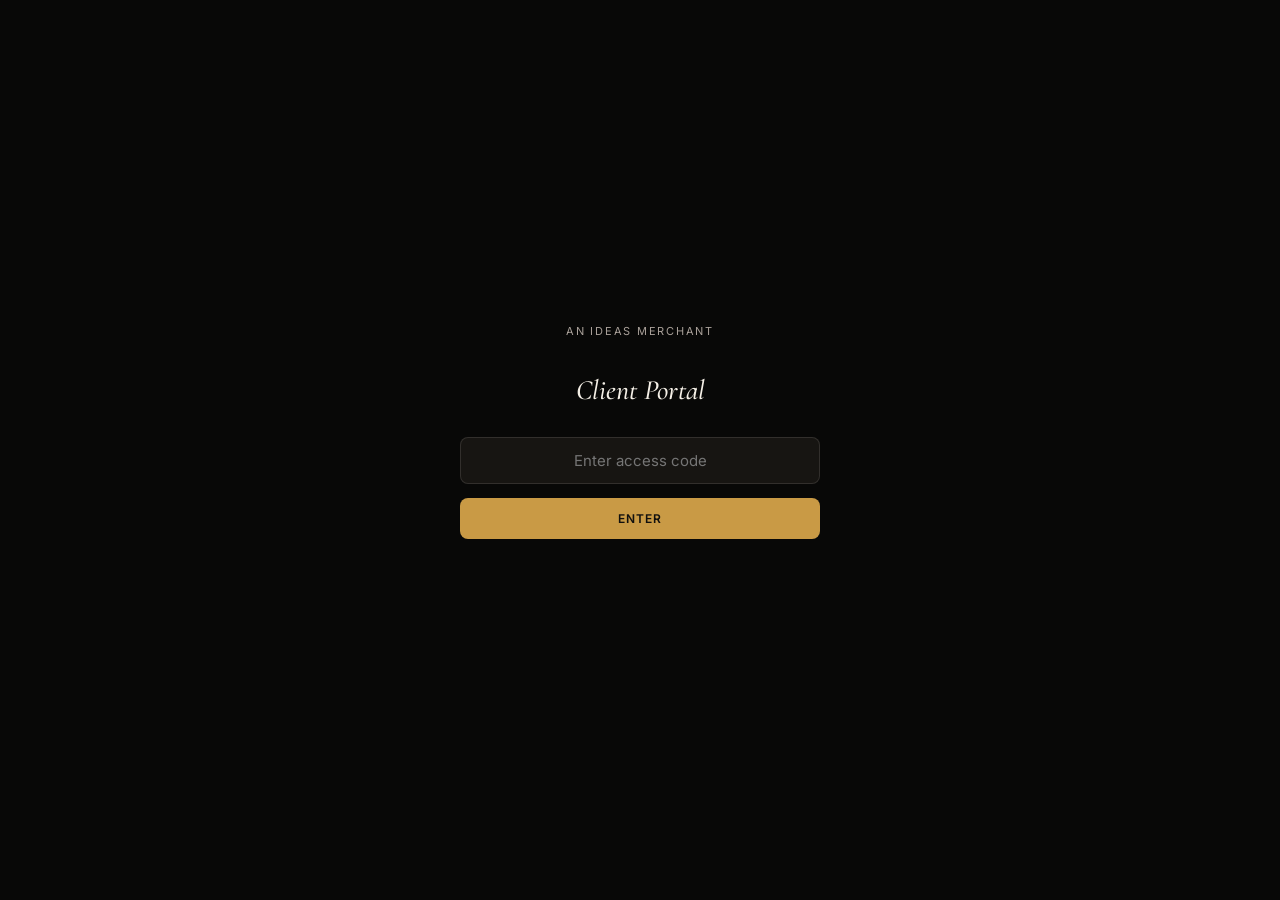
==== commit 219c829d: "Add files via upload" ====
--- a/index.html
+++ b/index.html
@@ -3,804 +3,41 @@
 <head>
 <meta charset="utf-8">
 <meta name="viewport" content="width=device-width, initial-scale=1">
-<meta name="color-scheme" content="dark light">
-<script>
-  (function () {
-    try {
-      var t = localStorage.getItem('aim-theme');
-      if (t === 'light' || t === 'dark') document.documentElement.setAttribute('data-theme', t);
-    } catch (e) {}
-  })();
-</script>
-<title>An Ideas Merchant · Clarity before creation</title>
-<link rel="icon" type="image/png" sizes="32x32" href="assets/favicon/favicon-32.png">
-<link rel="icon" type="image/png" sizes="48x48" href="assets/favicon/favicon-48.png">
-<link rel="icon" type="image/png" sizes="512x512" href="assets/favicon/favicon-512.png">
-<link rel="apple-touch-icon" href="assets/favicon/apple-touch-icon.png">
-<meta name="description" content="A creative direction practice that helps people understand what they're really building, why it matters, and what to do next.">
-<meta property="og:type" content="website">
-<meta property="og:site_name" content="An Ideas Merchant">
-<meta property="og:url" content="https://anideasmerchant.com/">
-<meta property="og:title" content="An Ideas Merchant · Clarity before creation">
-<meta property="og:description" content="A creative direction practice that helps people understand what they're really building, why it matters, and what to do next.">
-<meta property="og:image" content="https://anideasmerchant.com/assets/og/og-home.jpg">
-<meta property="og:image:width" content="1200">
-<meta property="og:image:height" content="630">
-<meta name="twitter:card" content="summary_large_image">
-<meta name="twitter:title" content="An Ideas Merchant · Clarity before creation">
-<meta name="twitter:description" content="A creative direction practice that helps people understand what they're really building, why it matters, and what to do next.">
-<meta name="twitter:image" content="https://anideasmerchant.com/assets/og/og-home.jpg">
-<link rel="stylesheet" href="styles.css">
+<title>Client Portal · An Ideas Merchant</title>
+<link rel="stylesheet" href="../styles.css">
 <style>
-  /* ============================================================
-     An Ideas Merchant — website. Dark direction (cinema black).
-     Built on AIM design system tokens (styles.css). Page-level
-     layout only; colour + type come from the system.
-     ============================================================ */
-  :root {
-    --maxw: 1200px;
-    --gutter: clamp(22px, 5vw, 80px);
-    --section-y: clamp(80px, 11vw, 150px);
-  }
-  * { box-sizing: border-box; }
-  html { scroll-behavior: smooth; }
-  body {
-    background: var(--aim-black); color: var(--aim-ivory);
-    overflow-x: hidden; margin: 0;
-    font-family: var(--font-body);
-    -webkit-font-smoothing: antialiased;
-    -moz-osx-font-smoothing: grayscale;
-    text-rendering: optimizeLegibility;
-  }
-  a { color: inherit; text-decoration: none; }
-  img { display: block; max-width: 100%; }
-  p { text-wrap: pretty; margin: 0; }
-
-  .display { font-family: var(--font-display); font-weight: 600; line-height: 1.04; letter-spacing: -0.02em; }
-  .kicker {
-    font-family: var(--font-body); font-weight: 500; font-size: 12px;
-    letter-spacing: var(--tracking-meta); text-transform: uppercase;
-    color: var(--aim-gold); margin: 0;
-  }
-  .meta-label {
-    font-family: var(--font-body); font-weight: 500; font-size: 11px;
-    letter-spacing: var(--tracking-meta); text-transform: uppercase;
-    color: var(--aim-muted); margin: 0;
-  }
-  .lede { font-size: clamp(17px, 1.5vw, 20px); line-height: 1.62; color: var(--aim-muted); }
-  .wrap { max-width: var(--maxw); margin: 0 auto; padding-inline: var(--gutter); }
-  section { position: relative; }
-
-  /* ---- NAV ---- */
-  .nav {
-    position: sticky; top: 0; z-index: 60;
-    background: color-mix(in srgb, var(--aim-black) 82%, transparent);
-    backdrop-filter: saturate(120%) blur(12px);
-    border-bottom: 1px solid var(--aim-hairline-ivory);
-  }
-  .nav-inner {
-    max-width: var(--maxw); margin: 0 auto; padding: 16px var(--gutter);
-    display: flex; align-items: center; justify-content: space-between; gap: 24px;
-  }
-  .brand { display: flex; align-items: center; gap: 13px; }
-  .brand .mono-logo { height: 40px; width: auto; display: block; }
-  .brand .word { font-family: var(--font-body); font-weight: 500; font-size: 11px; letter-spacing: var(--tracking-meta); text-transform: uppercase; color: var(--aim-muted); }
-  .nav-links { display: flex; align-items: center; gap: 34px; }
-  .nav-links a {
-    font-family: var(--font-body); font-size: 12px; font-weight: 500;
-    letter-spacing: 0.12em; text-transform: uppercase; color: var(--aim-muted);
-    transition: color var(--dur) var(--ease-out);
-  }
-  .nav-links a:hover { color: var(--aim-ivory); }
-
-  .btn {
-    font-family: var(--font-body); font-size: 12px; font-weight: 500;
-    letter-spacing: 0.14em; text-transform: uppercase;
-    padding: 13px 26px; cursor: pointer; border: 1px solid transparent;
-    white-space: nowrap; display: inline-flex; align-items: center; gap: 10px;
-    transition: background var(--dur) var(--ease-out), color var(--dur) var(--ease-out), border-color var(--dur) var(--ease-out);
-  }
-  .btn .arw { transition: transform var(--dur) var(--ease-out); }
-  .btn:hover .arw { transform: translateX(4px); }
-  .btn-outline { border-color: var(--aim-gold); color: var(--aim-gold); }
-  .btn-outline:hover { background: var(--aim-gold); color: var(--aim-charcoal); }
-  .btn-solid { background: var(--aim-gold); color: var(--aim-charcoal); }
-  .btn-solid:hover { background: var(--aim-gold-light); }
-  .btn-ghost { border-color: var(--aim-hairline-ivory-strong); color: var(--aim-ivory); }
-  .btn-ghost:hover { border-color: var(--aim-ivory); }
-
-  /* ---- HERO ---- */
-  .hero { position: relative; min-height: min(92vh, 900px); display: flex; align-items: center; isolation: isolate; overflow: hidden; }
-  .hero-slides { position: absolute; inset: 0; z-index: -2; }
-  .hero-slides img {
-    position: absolute; inset: 0; width: 100%; height: 100%; object-fit: cover;
-    object-position: 70% 50%; opacity: 0; transition: opacity 1600ms var(--ease-inout);
-    filter: saturate(0.9) contrast(1.02);
-  }
-  .hero-slides img.on { opacity: 1; }
-  .hero::after {
-    content: ""; position: absolute; inset: 0; z-index: -1;
-    background:
-      linear-gradient(90deg, rgba(8,8,7,0.97) 0%, rgba(8,8,7,0.86) 34%, rgba(8,8,7,0.42) 66%, rgba(8,8,7,0.15) 100%),
-      linear-gradient(0deg, rgba(8,8,7,0.65) 0%, rgba(8,8,7,0) 40%);
-  }
-  .hero-inner { width: 100%; padding-block: clamp(90px, 14vw, 140px); }
-  .hero .eyebrow { margin-bottom: 26px; }
-  .hero-wordmark { margin: 0; }
-  .hero-wordmark img { width: clamp(230px, 42vw, 470px); height: auto; display: block; }
-  .hero-sub { margin: 30px 0 0; max-width: 44ch; }
-  .hero-actions { margin-top: 44px; display: flex; gap: 16px; flex-wrap: wrap; align-items: center; }
-  .hero-progress { position: absolute; left: var(--gutter); bottom: 34px; z-index: 2; display: flex; gap: 8px; }
-  .hero-progress button { -webkit-appearance: none; appearance: none; border: 0; padding: 12px 0 0; margin: -12px 0 0; background: transparent; cursor: pointer; display: block; }
-  .hero-progress button span { display: block; width: 34px; height: 2px; background: var(--aim-hairline-ivory-strong); transition: background var(--dur) var(--ease-out); }
-  .hero-progress button.on span { background: var(--aim-gold); }
-  .hero-progress button:hover span { background: var(--aim-ivory); }
-  .hero-progress button.on:hover span { background: var(--aim-gold); }
-
-  /* ---- generic section head ---- */
-  .sec-head h2 { font-size: clamp(34px, 5vw, 60px); margin: 16px 0 0; }
-  .rule { height: 1px; background: var(--aim-hairline-ivory); border: 0; margin: 0; }
-
-  /* ---- THE PROBLEM ---- */
-  .problem { padding-block: var(--section-y); background: var(--aim-charcoal); }
-  .problem-grid { display: grid; grid-template-columns: 1.1fr 0.9fr; gap: clamp(36px, 6vw, 100px); align-items: start; }
-  .problem h2 { font-size: clamp(30px, 4.2vw, 52px); margin: 18px 0 0; max-width: 20ch; line-height: 1.08; letter-spacing: -0.024em; text-wrap: balance; }
-  .problem h2 .soft { color: var(--aim-muted); }
-  .problem-body p { font-size: clamp(16px, 1.2vw, 18px); line-height: 1.72; color: var(--aim-muted); margin: 0 0 20px; }
-  .problem-body p:last-child { margin-bottom: 0; }
-  .problem-body .turn { color: var(--aim-ivory); font-family: var(--font-display); font-style: italic; font-size: clamp(20px, 2vw, 26px); line-height: 1.4; }
-
-  /* ---- THE PROCESS ---- */
-  .process { padding-block: var(--section-y); }
-  .process-top { display: grid; grid-template-columns: 1fr 1fr; gap: clamp(32px, 5vw, 80px); align-items: center; }
-  .process-figure { aspect-ratio: 16/10; overflow: hidden; border: 1px solid var(--aim-hairline-ivory); }
-  .process-figure img { width: 100%; height: 100%; object-fit: cover; filter: saturate(0.9); }
-  .process h2 { font-size: clamp(40px, 6vw, 80px); margin: 16px 0 0; line-height: 1.0; letter-spacing: -0.03em; }
-  .process-intro p { color: var(--aim-muted); font-size: clamp(16px, 1.25vw, 18px); line-height: 1.72; margin: 22px 0 0; max-width: 46ch; }
-
-  .framework-label { margin: clamp(56px, 8vw, 96px) 0 8px; }
-  .steps { border-top: 1px solid var(--aim-hairline-ivory); }
-  .step { border-bottom: 1px solid var(--aim-hairline-ivory); }
-  .step-head {
-    width: 100%; background: none; border: 0; cursor: pointer; color: inherit;
-    display: grid; grid-template-columns: 64px 1fr 32px; align-items: center; gap: clamp(16px, 3vw, 40px);
-    padding: clamp(26px, 3vw, 38px) 0; text-align: left; font: inherit;
-  }
-  .step-num { font-family: var(--font-display); font-size: clamp(20px, 2vw, 26px); color: var(--aim-gold); }
-  .step-title { font-family: var(--font-display); font-weight: 600; font-size: clamp(23px, 2.6vw, 33px); line-height: 1.08; letter-spacing: -0.02em; }
-  .step-title .role { display: block; font-family: var(--font-body); font-size: 11px; font-weight: 500; letter-spacing: var(--tracking-meta); text-transform: uppercase; color: var(--aim-muted); margin-top: 8px; }
-  .step-toggle { position: relative; width: 20px; height: 20px; justify-self: end; }
-  .step-toggle::before, .step-toggle::after { content: ""; position: absolute; background: var(--aim-gold); transition: opacity var(--dur) var(--ease-out), transform var(--dur) var(--ease-out); }
-  .step-toggle::before { left: 0; top: 9px; width: 20px; height: 2px; }
-  .step-toggle::after { left: 9px; top: 0; width: 2px; height: 20px; }
-  .step[aria-expanded="true"] .step-toggle::after { opacity: 0; transform: scaleY(0); }
-  .step-panel { overflow: hidden; max-height: 0; transition: max-height var(--dur-slow) var(--ease-inout); }
-  .step-panel-inner {
-    display: grid; grid-template-columns: 1.05fr 0.95fr; gap: clamp(28px, 5vw, 64px);
-    align-items: center; padding: 0 0 clamp(36px, 4vw, 52px) 0;
-  }
-  .step-panel-inner .txt { padding-left: clamp(0px, calc(64px + 3vw), 104px); }
-  .step-desc { color: var(--aim-muted); font-size: clamp(16px, 1.2vw, 18px); line-height: 1.74; margin: 0; max-width: 52ch; }
-  .step-output { margin-top: 26px; display: inline-flex; align-items: baseline; gap: 12px; padding-top: 20px; border-top: 1px solid var(--aim-hairline-ivory); }
-  .step-output .arrow { color: var(--aim-gold); }
-  .step-output .lbl { font-size: 11px; letter-spacing: var(--tracking-meta); text-transform: uppercase; color: var(--aim-muted); }
-  .step-output .val { font-family: var(--font-display); font-style: italic; font-size: clamp(18px, 1.8vw, 22px); color: var(--aim-ivory); }
-  .step-figure { aspect-ratio: 16/11; overflow: hidden; border: 1px solid var(--aim-hairline-ivory); }
-  .step-figure img { width: 100%; height: 100%; object-fit: cover; filter: saturate(0.9); }
-
-  /* ---- CASE STUDY ---- */
-  .case { position: relative; min-height: clamp(520px, 72vh, 720px); display: grid; grid-template-columns: 1fr 1fr; isolation: isolate; }
-  .case-media { position: relative; overflow: hidden; }
-  .case-media img { position: absolute; inset: 0; width: 100%; height: 100%; object-fit: cover; filter: saturate(0.88); }
-  .case-media::after { content: ""; position: absolute; inset: 0; background: linear-gradient(90deg, rgba(8,8,7,0) 55%, var(--aim-black) 100%); }
-  .case-body { background: var(--aim-black); display: flex; align-items: center; padding: clamp(48px, 8vw, 110px) var(--gutter); }
-  .case-body-inner { max-width: 46ch; }
-  .case h2 { font-size: clamp(32px, 4.2vw, 54px); margin: 18px 0 0; line-height: 1.02; letter-spacing: -0.028em; }
-  .case .sub { margin: 14px 0 0; font-family: var(--font-display); font-style: italic; font-size: clamp(20px, 2.2vw, 28px); color: var(--aim-gold); }
-  .case p.body { margin: 26px 0 0; color: var(--aim-muted); font-size: clamp(16px, 1.25vw, 18px); line-height: 1.72; }
-  .case .btn { margin-top: 38px; }
-
-  /* ---- ABOUT ---- */
-  .about { padding-block: var(--section-y); background: var(--aim-charcoal); }
-  .about-grid { display: grid; grid-template-columns: 0.82fr 1.18fr; gap: clamp(36px, 6vw, 90px); align-items: center; }
-  .about-figure { aspect-ratio: 2/3; overflow: hidden; border: 1px solid var(--aim-hairline-ivory); }
-  .about-figure img { width: 100%; height: 100%; object-fit: cover; filter: saturate(0.86) contrast(1.03); }
-  .about h2 { font-size: clamp(32px, 4.4vw, 56px); margin: 16px 0 0; max-width: 15ch; line-height: 1.03; letter-spacing: -0.028em; }
-  .about p.bio { color: var(--aim-muted); line-height: 1.74; font-size: clamp(16px, 1.25vw, 18px); margin: 28px 0 0; max-width: 52ch; }
-  .about .about-cta { margin-top: 34px; }
-  .about-frames { margin-top: clamp(48px, 7vw, 84px); }
-  .about-frames .fh { display: flex; align-items: baseline; justify-content: space-between; gap: 16px; margin-bottom: 20px; flex-wrap: wrap; }
-  .frames-grid { display: grid; grid-template-columns: repeat(3, 1fr); gap: 14px; }
-  .frames-grid figure { margin: 0; aspect-ratio: 3/4; overflow: hidden; border: 1px solid var(--aim-hairline-ivory); }
-  .frames-grid img { width: 100%; height: 100%; object-fit: cover; filter: saturate(0.88); transition: transform 700ms var(--ease-out); }
-  .frames-grid figure:hover img { transform: scale(1.045); }
-
-  /* ---- CONTACT ---- */
-  .contact { position: relative; min-height: clamp(520px, 72vh, 700px); display: flex; align-items: center; isolation: isolate; overflow: hidden; background: var(--aim-black); }
-  .contact::before { content: ""; position: absolute; inset: 0; z-index: 0; background: var(--aim-black); }
-  .contact-body { position: relative; z-index: 2; display: flex; align-items: center; padding: clamp(56px, 8vw, 120px) var(--gutter); }
-  /* align contact copy to the same left edge as the centered .wrap blocks. */
-  @media (min-width: 941px) {
-    .contact { padding-left: max(var(--gutter), calc((100% - var(--maxw)) / 2 + var(--gutter))); }
-    .contact-body { padding-left: 0; }
-    .contact .contact-media img { left: max(400px, calc(var(--cl) + 164px)); max-width: 1700px; }
-  }
-  .contact-body-inner { max-width: 360px; }
-  .contact h2 { font-size: clamp(30px, 3.2vw, 44px); margin: 16px 0 0; line-height: 1.02; letter-spacing: -0.03em; }
-  .contact .intro { margin: 22px 0 0; color: var(--aim-muted); font-size: clamp(15px, 1.15vw, 17px); line-height: 1.65; max-width: 32ch; }
-  .contact-list { margin: 40px 0 0; display: grid; gap: 20px; }
-  .contact-row { display: flex; align-items: baseline; gap: 16px; }
-  .contact-row .rk { font-size: 11px; letter-spacing: var(--tracking-meta); text-transform: uppercase; color: var(--aim-muted); min-width: 76px; }
-  .contact-row a, .contact-row span.v { font-family: var(--font-display); font-size: clamp(16px, 1.5vw, 19px); color: var(--aim-ivory); transition: color var(--dur) var(--ease-out); }
-  .contact-row a:hover { color: var(--aim-gold); }
-  .contact-media { position: absolute; inset: 0; z-index: 0; overflow: hidden; --cl: max(var(--gutter), calc((100% - var(--maxw)) / 2 + var(--gutter))); -webkit-mask-image: linear-gradient(90deg, transparent calc(var(--cl) + 380px), #000 calc(var(--cl) + 620px)); mask-image: linear-gradient(90deg, transparent calc(var(--cl) + 380px), #000 calc(var(--cl) + 620px)); }
-  .contact-media img { position: absolute; inset: 0; width: 100%; height: 100%; object-fit: cover; filter: saturate(0.9); }
-
-  /* ---- FOOTER ---- */
-  .footer { padding: clamp(52px,7vw,88px) 0 48px; background: var(--aim-black); border-top: 1px solid var(--aim-hairline-ivory); }
-  .footer-top { display: flex; justify-content: space-between; gap: 44px; flex-wrap: wrap; align-items: flex-start; }
-  .footer-brand .brand { margin-bottom: 16px; }
-  .footer-brand p { max-width: 34ch; color: var(--aim-muted); line-height: 1.66; font-size: 14px; }
-  .footer-cols { display: flex; gap: clamp(40px, 7vw, 88px); flex-wrap: wrap; }
-  .footer-col h4 { font-family: var(--font-body); font-size: 11px; letter-spacing: var(--tracking-meta); text-transform: uppercase; color: var(--aim-muted); margin: 0 0 16px; font-weight: 500; }
-  .footer-col a { display: block; font-size: 14px; color: var(--aim-ivory); margin-bottom: 12px; transition: color var(--dur) var(--ease-out); }
-  .footer-col a:hover { color: var(--aim-gold); }
-  .footer-line { margin-top: clamp(48px,6vw,72px); padding-top: 24px; border-top: 1px solid var(--aim-hairline-ivory); display: flex; justify-content: space-between; gap: 16px; flex-wrap: wrap; }
-  .footer-line span { font-size: 12px; color: var(--aim-muted); letter-spacing: 0.04em; }
-
-  /* ---- reveal ---- */
-  .reveal { opacity: 0; transform: translateY(20px); transition: opacity 800ms var(--ease-out), transform 800ms var(--ease-out); }
-  .reveal.in { opacity: 1; transform: none; }
-  @media (prefers-reduced-motion: reduce) { .reveal { opacity: 1; transform: none; transition: none; } }
-
-  /* ---- framework diagrams: hand-drawn journal glyphs, themeable ink ---- */
-  .figure-diagram { border: 0; background: none; aspect-ratio: 5/4;
-    display: flex; align-items: center; justify-content: center; padding: clamp(10px, 2.6vw, 40px); }
-  .diagram { width: 100%; height: 100%; background-color: var(--aim-ivory);
-    -webkit-mask-repeat: no-repeat; mask-repeat: no-repeat;
-    -webkit-mask-position: center; mask-position: center;
-    -webkit-mask-size: contain; mask-size: contain; }
-
-  /* ---- theme toggle ---- */
-  .theme-toggle { background: none; border: 1px solid var(--aim-hairline-ivory-strong); color: var(--aim-muted);
-    width: 40px; height: 40px; border-radius: 50%; cursor: pointer; display: inline-flex; align-items: center;
-    justify-content: center; flex: none; transition: color var(--dur) var(--ease-out), border-color var(--dur) var(--ease-out); }
-  .theme-toggle:hover { color: var(--aim-ivory); border-color: var(--aim-ivory); }
-  .theme-toggle svg { width: 18px; height: 18px; display: block; }
-  .theme-toggle .i-moon { display: none; }
-  .theme-toggle .i-sun { display: block; }
-  [data-theme="light"] .theme-toggle .i-moon { display: block; }
-  [data-theme="light"] .theme-toggle .i-sun { display: none; }
-  .nav-right { display: flex; align-items: center; gap: 16px; }
-
-  /* ============================================================
-     LIGHT THEME — premium paper. Flips raw tokens; the hero stays
-     cinematic (dark) because it is photographic.
-     ============================================================ */
-  html { transition: background-color var(--dur-slow) var(--ease-out); }
-  [data-theme="light"] {
-    --aim-black:      #F4EFE6;
-    --aim-charcoal:   #E9E0D1;
-    --aim-surface:    #E6DCCB;
-    --aim-muted:      #6D6258;
-    --aim-ivory:      #14120F;
-    --aim-gold:       #9A6B28;
-    --aim-gold-light: #C99A45;
-    --aim-hairline-ivory:        rgba(17,16,14,0.13);
-    --aim-hairline-ivory-strong: rgba(17,16,14,0.24);
-  }
-  /* keep the hero cinematic dark in light mode */
-  [data-theme="light"] .hero {
-    --aim-black:      #080807;
-    --aim-charcoal:   #11100E;
-    --aim-muted:      #A9A099;
-    --aim-ivory:      #F4EFE6;
-    --aim-gold:       #C99A45;
-    --aim-gold-light: #E2BE72;
-    --aim-hairline-ivory:        rgba(244,239,230,0.12);
-    --aim-hairline-ivory-strong: rgba(244,239,230,0.20);
-  }
-  /* logos are ivory PNGs — flip to ink where they sit on paper */
-  [data-theme="light"] .nav .mono-logo,
-  [data-theme="light"] .footer .mono-logo { filter: invert(1) grayscale(1) brightness(0.16); }
-  /* faint background glyph watermarks — flip ivory line-art to ink */
-  [data-theme="light"] .glyph { filter: invert(1); }
-
-  /* ---- responsive ---- */
-  @media (max-width: 940px) {
-    .nav-links { display: none; }
-    .hero-slides img { object-position: 50% 38%; }
-    .problem-grid, .process-top, .step-panel-inner, .about-grid { grid-template-columns: 1fr; }
-    .step-panel-inner .txt { padding-left: 0; }
-    .case { grid-template-columns: 1fr; }
-    .case-media { min-height: 340px; order: -1; }
-    .case-media::after { background: linear-gradient(0deg, var(--aim-black) 0%, rgba(8,8,7,0) 55%); }
-    .contact { flex-direction: column; min-height: auto; }
-    .contact-media { position: relative; inset: auto; height: clamp(280px, 55vw, 380px); -webkit-mask-image: none; mask-image: none; }
-    .about-figure { aspect-ratio: 4/5; }
-    .about-figure img { filter: saturate(0.92) contrast(1.05) brightness(1.12); }
-    .frames-grid { grid-template-columns: 1fr 1fr; }
-  }
-  @media (max-width: 560px) {
-    .step-head { grid-template-columns: 40px 1fr 24px; gap: 14px; }
-    .contact-row { flex-direction: column; gap: 4px; }
-    .frames-grid { grid-template-columns: 1fr; }
-  }
-  /* ---- typographic rag: intentional measure + balanced line endings ---- */
-  h1, h2, h3 { text-wrap: balance; }
-  .hero-sub { max-width: 37ch; }
-  .problem-body p { max-width: 43ch; }
-  .process-intro p { max-width: 43ch; }
-  .step-desc { max-width: 50ch; }
-  .case p.body { max-width: 39ch; }
-  .case-body-inner { max-width: 40ch; }
-  .about p.bio { max-width: 46ch; }
-  .contact .intro { max-width: 36ch; }
-  .lede, .hero-sub, .problem-body p, .problem-body .turn, .process-intro p,
-  .step-desc, .case p.body, .case .sub, .about p.bio, .contact .intro { text-wrap: balance; }
-  /* body copy: prevent single-word orphans/widows (balance is only for headings + the turn line) */
-  .problem-body p { text-wrap: pretty; }
-  .problem-body .turn { text-wrap: balance; }
-
-  /* ---- field-note glyphs: hand-drawn chalk diagrams peppered behind sections ---- */
-  .problem, .process, .about, .contact { position: relative; overflow: hidden; }
-  .problem > .wrap, .process > .wrap, .about > .wrap, .contact > .wrap { position: relative; z-index: 1; }
-  .glyph { position: absolute; z-index: 0; pointer-events: none; background-repeat: no-repeat; background-position: center; background-size: contain; opacity: 0.28; filter: brightness(1.05); }
-  .glyph.d-container  { aspect-ratio: 205/200; background-image: url('assets/glyphs/bg-cylinder.png'); }
-  .glyph.d-bridge     { aspect-ratio: 420/185; background-image: url('assets/glyphs/bg-bridge.png'); }
-  .glyph.d-tension    { aspect-ratio: 151/154; background-image: url('assets/glyphs/t-tension.png'); }
-  .glyph.d-diagnosis  { aspect-ratio: 246/220; background-image: url('assets/glyphs/t-diagnosis.png'); }
-  .glyph.d-scope      { aspect-ratio: 269/179; background-image: url('assets/glyphs/t-scope.png'); }
-  .glyph.d-narrative  { aspect-ratio: 235/210; background-image: url('assets/glyphs/s4-narrative.png'); }
-  .glyph.d-pressure   { aspect-ratio: 208/195; background-image: url('assets/glyphs/bg-gauge.png'); }
-  .glyph.d-focus      { aspect-ratio: 195/200; background-image: url('assets/glyphs/bg-focus.png'); }
-  .glyph.d-cost       { aspect-ratio: 275/217; background-image: url('assets/glyphs/t-cost.png'); }
-  .glyph.d-delay      { aspect-ratio: 214/190; background-image: url('assets/glyphs/bg-mountain.png'); }
-  .glyph.d-gap        { aspect-ratio: 293/182; background-image: url('assets/glyphs/t-gap.png'); }
-  .glyph.d-hidden     { aspect-ratio: 195/205; background-image: url('assets/glyphs/bg-iceberg.png'); }
-  .glyph.d-identity   { aspect-ratio: 298/195; background-image: url('assets/glyphs/t-identity.png'); }
-  .glyph.d-empathy    { aspect-ratio: 246/184; background-image: url('assets/glyphs/t-empathy.png'); }
-  .glyph.d-assume     { aspect-ratio: 230/189; background-image: url('assets/glyphs/t-assume.png'); }
-  .glyph.d-remove     { aspect-ratio: 314/122; background-image: url('assets/glyphs/t-remove.png'); }
-  .glyph.d-filter     { aspect-ratio: 258/173; background-image: url('assets/glyphs/t-filter.png'); }
-  .glyph.d-diagnostic { aspect-ratio: 296/177; background-image: url('assets/glyphs/t-diagnostic.png'); }
-  @media (max-width: 1100px) { .glyph { display: none; } }
+  body{margin:0;min-height:100vh;display:flex;align-items:center;justify-content:center;background:var(--aim-black);color:var(--aim-ivory);font-family:var(--font-body);padding:40px}
+  .gate-card{width:min(360px,86vw);text-align:center}
+  .word{font-size:11px;letter-spacing:var(--tracking-meta);text-transform:uppercase;color:var(--aim-muted);margin:0 0 28px}
+  h1{font-family:var(--font-display);font-style:italic;font-weight:500;font-size:28px;color:var(--aim-ivory);margin:0 0 24px}
+  input{width:100%;background:var(--aim-surface);border:1px solid var(--color-border);color:var(--aim-ivory);font-family:var(--font-body);font-size:15px;padding:13px 16px;border-radius:8px;box-sizing:border-box;text-align:center}
+  input:focus{border-color:var(--aim-gold);outline:none}
+  button{margin-top:14px;width:100%;background:var(--aim-gold);color:var(--color-on-accent);border:none;font-family:var(--font-body);font-size:12px;font-weight:600;letter-spacing:0.08em;text-transform:uppercase;padding:13px 16px;border-radius:8px;cursor:pointer}
+  button:hover{background:var(--aim-gold-light)}
+  .err{color:#c96a5a;font-size:12px;margin-top:12px;height:14px;opacity:0;transition:opacity 0.2s ease}
+  .err.show{opacity:1}
+  .shake{animation:shake 0.4s ease}
+  @keyframes shake{20%,60%{transform:translateX(-6px)}40%,80%{transform:translateX(6px)}}
 </style>
 </head>
 <body>
-
-<template id="__bundler_thumbnail" data-bg-color="#0b0b0a">
-  <svg viewBox="0 0 1200 800" xmlns="http://www.w3.org/2000/svg">
-    <rect width="1200" height="800" fill="#0b0b0a"/>
-    <g fill="none" stroke="#c9a227" stroke-width="6">
-      <circle cx="600" cy="360" r="150"/>
-      <circle cx="600" cy="360" r="98"/>
-      <circle cx="600" cy="360" r="46"/>
-    </g>
-    <circle cx="600" cy="360" r="12" fill="#c9a227"/>
-    <text x="600" y="600" text-anchor="middle" fill="#f4efe6" font-family="Georgia, serif" font-size="58" font-style="italic">An Ideas Merchant</text>
-  </svg>
-</template>
-
-<!-- ====================== NAV ====================== -->
-<header class="nav">
-  <nav class="nav-inner" aria-label="Primary">
-    <a class="brand" href="./" aria-label="An Ideas Merchant, home">
-      <img class="mono-logo" src="assets/logos/aim-monogram-ivory.png" alt="AIM">
-      <span class="word">An Ideas Merchant</span>
-    </a>
-    <div class="nav-right">
-      <div class="nav-links">
-        <a href="case-study/">Case Study</a>
-        <a href="story/">About</a>
-      </div>
-      <button class="theme-toggle" type="button" aria-label="Toggle light and dark theme" title="Toggle theme">
-        <svg class="i-sun" viewBox="0 0 24 24" fill="none" stroke="currentColor" stroke-width="1.6" stroke-linecap="round"><circle cx="12" cy="12" r="4.2"></circle><path d="M12 2.4v2.6M12 19v2.6M4.6 4.6l1.9 1.9M17.5 17.5l1.9 1.9M2.4 12h2.6M19 12h2.6M4.6 19.4l1.9-1.9M17.5 6.5l1.9-1.9"></path></svg>
-        <svg class="i-moon" viewBox="0 0 24 24" fill="currentColor"><path d="M20 14.5A8 8 0 0 1 9.5 4a8 8 0 1 0 10.5 10.5z"></path></svg>
-      </button>
-      <a class="btn btn-outline" href="#contact">Contact</a>
-    </div>
-  </nav>
-</header>
-
-<main id="top">
-
-  <!-- ====================== HERO ====================== -->
-  <section class="hero">
-    <div class="hero-slides" aria-hidden="true">
-      <img class="on" src="uploads/aim-home-landing-light-container.jpg" alt="">
-      <img src="uploads/target-practice-overview-calibration-wall-v2.jpg" alt="">
-      <img src="uploads/target-practice-01-origin-script-shot-list-v3.jpg" alt="">
-      <img src="uploads/target-practice-02-identity-casting-wall-v3.jpg" alt="">
-      <img src="uploads/target-practice-03-audience-truth-listening-room.jpg" alt="">
-      <img src="uploads/target-practice-04-narrative-engine-edit-suite.jpg" alt="">
-      <img src="uploads/target-practice-05-decision-map-continuity-board-v3.jpg" alt="">
-    </div>
-    <div class="wrap hero-inner">
-      <h1 class="hero-wordmark reveal"><img src="assets/logos/aim-wordmark-collapsed-ivory.png" alt="An Ideas Merchant"></h1>
-      <p class="hero-sub lede reveal">A creative direction practice that helps people understand what they're really building, why it matters, and what to do next.</p>
-      <div class="hero-actions reveal">
-        <a class="btn btn-solid" href="#process">Explore the framework <span class="arw">&rarr;</span></a>
-        <a class="btn btn-ghost" href="#problem">Start with the problem</a>
-      </div>
-    </div>
-    <div class="hero-progress" role="tablist" aria-label="Hero image">
-      <button type="button" class="on" aria-label="Show image 1"><span></span></button><button type="button" aria-label="Show image 2"><span></span></button><button type="button" aria-label="Show image 3"><span></span></button><button type="button" aria-label="Show image 4"><span></span></button><button type="button" aria-label="Show image 5"><span></span></button><button type="button" aria-label="Show image 6"><span></span></button><button type="button" aria-label="Show image 7"><span></span></button>
-    </div>
-  </section>
-
-  <!-- ====================== THE PROBLEM ====================== -->
-  <section class="problem" id="problem">
-    <span class="glyph d-tension"   style="width:95px; top:10px; left:5%; transform:rotate(-3deg);" aria-hidden="true"></span>
-    <span class="glyph d-diagnosis" style="width:110px; top:12px; right:6%; transform:rotate(4deg); opacity:0.24;" aria-hidden="true"></span>
-    <span class="glyph d-scope"     style="width:120px; bottom:12px; left:6%; transform:rotate(-3deg);" aria-hidden="true"></span>
-    <span class="glyph d-cost"      style="width:120px; bottom:10px; right:7%; transform:rotate(3deg); opacity:0.22;" aria-hidden="true"></span>
-    <div class="wrap">
-      <div class="problem-grid">
-        <div class="reveal">
-          <p class="kicker">The Problem</p>
-          <h2 class="display">When everything feels important, how do you decide what actually matters?</h2>
-        </div>
-        <div class="problem-body reveal">
-          <p>Something isn't quite landing, and you know it.</p>
-          <p>Maybe the content isn't converting. The offer makes sense in your head but falls flat when you try to explain it. The brand looks fine, but no longer feels like you. Or you're busy, genuinely busy, but somehow still not moving towards the thing you actually want.</p>
-          <p>Each problem looks different on the surface.</p>
-          <p>Often, they're all pointing to the same thing: you've started solving before you've fully understood what needed solving.</p>
-          <p>You've probably been told the answer is more content. Better photos. A new website. Maybe.</p>
-          <p class="turn">But first: what's the actual problem? That's where An Ideas Merchant comes in.</p>
-        </div>
-      </div>
-    </div>
-  </section>
-
-  <!-- ====================== THE PROCESS ====================== -->
-  <section class="process" id="process">
-    <span class="glyph d-narrative" style="width:110px; top:10px; right:5%; transform:rotate(6deg);" aria-hidden="true"></span>
-    <span class="glyph d-focus"     style="width:95px; top:12px; left:6%; transform:rotate(-5deg); opacity:0.24;" aria-hidden="true"></span>
-    <span class="glyph d-container" style="width:80px; top:12px; left:44%; transform:rotate(-9deg); opacity:0.24;" aria-hidden="true"></span>
-    <span class="glyph d-filter"    style="width:120px; bottom:12px; right:6%; transform:rotate(3deg);" aria-hidden="true"></span>
-    <span class="glyph d-pressure"  style="width:100px; bottom:12px; left:7%; transform:rotate(-6deg); opacity:0.24;" aria-hidden="true"></span>
-    <div class="wrap">
-      <div class="process-top">
-        <div class="reveal">
-          <p class="kicker">The Process</p>
-          <h2 class="display">Target Practice.</h2>
-          <div class="process-intro">
-            <p>A five-stage clarity framework designed from user experience and brand strategy systems.</p>
-            <p>It's a lens to see what matters, a filter to cut through the noise, and a container to move you from tension, to clarity, and into a desired outcome.</p>
-          </div>
-        </div>
-        <figure class="process-figure reveal">
-          <img src="uploads/target-practice-overview-calibration-wall-v2.jpg" alt="A calibration chart on a concrete studio wall">
-        </figure>
-      </div>
-
-      <p class="kicker framework-label reveal">The AIM Five-Stage Framework</p>
-      <div class="steps reveal">
-
-        <article class="step" aria-expanded="true">
-          <button class="step-head" aria-controls="stp1">
-            <span class="step-num display">01</span>
-            <span class="step-title">Origin / Awareness <span class="role">Foundation</span></span>
-            <span class="step-toggle" aria-hidden="true"></span>
-          </button>
-          <div class="step-panel" id="stp1">
-            <div class="step-panel-inner">
-              <div class="txt">
-                <p class="step-desc">Every project starts with a real tension, even if it hasn't been named yet. This stage gets underneath the brief to find what's actually driving the work, and produces a single sentence that becomes the anchor for everything after it.</p>
-                <div class="step-output"><span class="arrow">&rarr;</span><span><span class="lbl">Output</span><br><span class="val">The Core Tension Statement</span></span></div>
-              </div>
-              <figure class="step-figure figure-diagram"><span class="diagram" style="-webkit-mask-image:url('assets/glyphs/s1-origin.png'); mask-image:url('assets/glyphs/s1-origin.png');" role="img" aria-label="Origin: the core tension diagram"></span></figure>
-            </div>
-          </div>
-        </article>
-
-        <article class="step" aria-expanded="false">
-          <button class="step-head" aria-controls="stp2">
-            <span class="step-num display">02</span>
-            <span class="step-title">Identity <span class="role">Foundation</span></span>
-            <span class="step-toggle" aria-hidden="true"></span>
-          </button>
-          <div class="step-panel" id="stp2">
-            <div class="step-panel-inner">
-              <div class="txt">
-                <p class="step-desc">Before a brand can speak, it has to know what it is and what it refuses to be. This stage defines the role it plays in someone's life, guide, rebel, translator or protector, and sets the filter every future decision gets run through.</p>
-                <div class="step-output"><span class="arrow">&rarr;</span><span><span class="lbl">Output</span><br><span class="val">The Decision Filter</span></span></div>
-              </div>
-              <figure class="step-figure figure-diagram"><span class="diagram" style="-webkit-mask-image:url('assets/glyphs/s2-identity.png'); mask-image:url('assets/glyphs/s2-identity.png');" role="img" aria-label="Identity: the decision filter diagram"></span></figure>
-            </div>
-          </div>
-        </article>
-
-        <article class="step" aria-expanded="false">
-          <button class="step-head" aria-controls="stp3">
-            <span class="step-num display">03</span>
-            <span class="step-title">Audience Truth <span class="role">Strategy</span></span>
-            <span class="step-toggle" aria-hidden="true"></span>
-          </button>
-          <div class="step-panel" id="stp3">
-            <div class="step-panel-inner">
-              <div class="txt">
-                <p class="step-desc">Demographics don't tell you who someone is. This stage gets at what they're actually tired of, what they secretly want, and what moment in their life they're standing in, so the work speaks to a real person, not a segment.</p>
-                <div class="step-output"><span class="arrow">&rarr;</span><span><span class="lbl">Output</span><br><span class="val">The Audience Pressure Point</span></span></div>
-              </div>
-              <figure class="step-figure figure-diagram"><span class="diagram" style="-webkit-mask-image:url('assets/glyphs/s3-audience.png'); mask-image:url('assets/glyphs/s3-audience.png');" role="img" aria-label="Audience truth diagram"></span></figure>
-            </div>
-          </div>
-        </article>
-
-        <article class="step" aria-expanded="false">
-          <button class="step-head" aria-controls="stp4">
-            <span class="step-num display">04</span>
-            <span class="step-title">Narrative Engine <span class="role">Strategy</span></span>
-            <span class="step-toggle" aria-hidden="true"></span>
-          </button>
-          <div class="step-panel" id="stp4">
-            <div class="step-panel-inner">
-              <div class="txt">
-                <p class="step-desc">Every brand is telling a story whether it means to or not. This stage shapes that story deliberately where someone starts, what shifts, who they become on the other side, and turns it into language you can actually use.</p>
-                <div class="step-output"><span class="arrow">&rarr;</span><span><span class="lbl">Output</span><br><span class="val">The Narrative Arc</span></span></div>
-              </div>
-              <figure class="step-figure figure-diagram"><span class="diagram" style="-webkit-mask-image:url('assets/glyphs/s4-narrative.png'); mask-image:url('assets/glyphs/s4-narrative.png');" role="img" aria-label="Narrative engine diagram"></span></figure>
-            </div>
-          </div>
-        </article>
-
-        <article class="step" aria-expanded="false">
-          <button class="step-head" aria-controls="stp5">
-            <span class="step-num display">05</span>
-            <span class="step-title">Decision Map <span class="role">Execution</span></span>
-            <span class="step-toggle" aria-hidden="true"></span>
-          </button>
-          <div class="step-panel" id="stp5">
-            <div class="step-panel-inner">
-              <div class="txt">
-                <p class="step-desc">Clarity means nothing without action. This stage cuts the noise down to what actually matters right now, what's premature, and what moves the needle first, so the next 90 days have a spine, not a wish list.</p>
-                <div class="step-output"><span class="arrow">&rarr;</span><span><span class="lbl">Output</span><br><span class="val">A 90-Day Action Spine</span></span></div>
-              </div>
-              <figure class="step-figure figure-diagram"><span class="diagram" style="-webkit-mask-image:url('assets/glyphs/s5-process.png'); mask-image:url('assets/glyphs/s5-process.png');" role="img" aria-label="Decision map diagram"></span></figure>
-            </div>
-          </div>
-        </article>
-
-      </div>
-    </div>
-  </section>
-
-  <!-- ====================== CASE STUDY ====================== -->
-  <section class="case" id="casestudy">
-    <div class="case-media reveal">
-      <img src="uploads/aim-case-study-logistics-warehouse-desk-v2.jpg" alt="A logistics desk at a warehouse loading dock at dusk">
-    </div>
-    <div class="case-body">
-      <div class="case-body-inner reveal">
-        <p class="kicker">Case Study</p>
-        <h2 class="display">GoSweetSpot &amp; GoTrack.</h2>
-        <p class="sub">From insight to impact.</p>
-        <p class="body">Understanding a brand and building a companion app through clarity, separated from noise and designed to support what matters most.</p>
-        <a class="btn btn-outline" href="case-study/">View the case study <span class="arw">&rarr;</span></a>
-      </div>
-    </div>
-  </section>
-
-  <!-- ====================== ABOUT ====================== -->
-  <section class="about" id="about">
-    <span class="glyph d-empathy"    style="width:110px; top:10px; left:5%; transform:rotate(-6deg);" aria-hidden="true"></span>
-    <span class="glyph d-diagnostic" style="width:110px; top:12px; right:6%; transform:rotate(-4deg); opacity:0.22;" aria-hidden="true"></span>
-    <span class="glyph d-remove"     style="width:120px; top:16px; left:45%; transform:rotate(4deg); opacity:0.22;" aria-hidden="true"></span>
-    <span class="glyph d-assume"     style="width:110px; bottom:12px; right:6%; transform:rotate(5deg); opacity:0.24;" aria-hidden="true"></span>
-    <span class="glyph d-delay"      style="width:105px; bottom:12px; left:6%; transform:rotate(7deg); opacity:0.22;" aria-hidden="true"></span>
-    <div class="wrap">
-      <div class="about-grid">
-        <figure class="about-figure reveal">
-          <img src="uploads/About Image.jpg" alt="Aidan photographing on a wet city street">
-        </figure>
-        <div class="reveal">
-          <p class="kicker">About</p>
-          <h2 class="display">Years of practice. A lifetime of curiosity.</h2>
-          <p class="bio">Director, writer, camera operator, brand and user experience designer. A career spent learning how to see the bigger picture, where detail matters, and how to turn complex ideas into clear, human outcomes.</p>
-          <a class="btn btn-ghost about-cta" href="story/">Read my story <span class="arw">&rarr;</span></a>
-        </div>
-      </div>
-      <div class="about-frames reveal">
-        <div class="fh">
-          <p class="kicker">Observations and Field Notes</p>
-        </div>
-        <div class="frames-grid" id="framesGrid">
-          <figure><img src="uploads/9948.jpeg" alt="Street photograph, Auckland" loading="lazy"></figure>
-          <figure><img src="uploads/8804.jpeg" alt="Street photograph, Auckland" loading="lazy"></figure>
-          <figure><img src="uploads/8817.jpeg" alt="Street photograph, Auckland" loading="lazy"></figure>
-        </div>
-      </div>
-    </div>
-  </section>
-
-  <!-- ====================== CONTACT ====================== -->
-  <section class="contact" id="contact">
-    <span class="glyph d-bridge"   style="width:150px; top:12px; right:6%; transform:rotate(-4deg); opacity:0.22;" aria-hidden="true"></span>
-    <span class="glyph d-identity" style="width:100px; top:12px; left:6%; transform:rotate(-5deg); opacity:0.22;" aria-hidden="true"></span>
-    <span class="glyph d-gap"      style="width:130px; bottom:12px; right:7%; transform:rotate(3deg); opacity:0.22;" aria-hidden="true"></span>
-    <span class="glyph d-hidden"   style="width:80px; bottom:12px; left:8%; transform:rotate(7deg); opacity:0.24;" aria-hidden="true"></span>
-    <div class="contact-body">
-      <div class="contact-body-inner reveal">
-        <p class="kicker">Let's build clarity</p>
-        <h2 class="display">Start a conversation.</h2>
-        <p class="intro">Whether you have a project in mind or just need clarity on your next move, I'd love to hear from you.</p>
-        <div class="contact-list">
-          <div class="contact-row"><span class="rk">Email</span><a href="mailto:aidan@anideasmerchant.com">aidan@anideasmerchant.com</a></div>
-          <div class="contact-row"><span class="rk">Instagram</span><a href="https://instagram.com/anideasmerchant" target="_blank" rel="noopener">@anideasmerchant</a></div>
-          <div class="contact-row"><span class="rk">Based in</span><span class="v">Auckland, New Zealand</span></div>
-        </div>
-      </div>
-    </div>
-    <div class="contact-media reveal">
-      <img src="uploads/aim-contact-production-office-card-v3.jpg" alt="A blank card on a production office desk in warm light">
-    </div>
-  </section>
-
-</main>
-
-<!-- ====================== FOOTER ====================== -->
-<footer class="footer">
-  <div class="wrap">
-    <div class="footer-top">
-      <div class="footer-brand">
-        <a class="brand" href="./">
-          <img class="mono-logo" src="assets/logos/aim-monogram-ivory.png" alt="AIM">
-          <span class="word">An Ideas Merchant</span>
-        </a>
-        <p>Clarity before creation.<br>Meaning before momentum.<br>Direction before delivery.</p>
-      </div>
-      <div class="footer-cols">
-        <div class="footer-col">
-          <h4>Practice</h4>
-          <a href="case-study/">Case Study</a>
-          <a href="story/">About</a>
-        </div>
-        <div class="footer-col">
-          <h4>Connect</h4>
-          <a href="mailto:aidan@anideasmerchant.com">Email</a>
-          <a href="https://instagram.com/anideasmerchant" target="_blank" rel="noopener">Instagram</a>
-          <a href="#contact">Start a conversation</a>
-        </div>
-      </div>
-    </div>
-    <div class="footer-line">
-      <span>&copy; 2026 An Ideas Merchant</span>
-      <span>Auckland, New Zealand</span>
-    </div>
-  </div>
-</footer>
-
+<div class="gate-card">
+  <p class="word">An Ideas Merchant</p>
+  <h1>Client Portal</h1>
+  <input id="pw" type="password" placeholder="Enter access code" autocomplete="off">
+  <button id="submit">Enter</button>
+  <p class="err" id="err">That code isn't right. Try again.</p>
+</div>
 <script>
-  (function () {
-    /* ---- theme toggle ---- */
-    var tt = document.querySelector('.theme-toggle');
-    if (tt) tt.addEventListener('click', function () {
-      var cur = document.documentElement.getAttribute('data-theme') === 'light' ? 'light' : 'dark';
-      var next = cur === 'light' ? 'dark' : 'light';
-      document.documentElement.setAttribute('data-theme', next);
-      try { localStorage.setItem('aim-theme', next); } catch (e) {}
-    });
-
-    /* ---- reveal on scroll ---- */
-    var els = document.querySelectorAll('.reveal');
-    if (!('IntersectionObserver' in window) || matchMedia('(prefers-reduced-motion: reduce)').matches) {
-      els.forEach(function (e) { e.classList.add('in'); });
-    } else {
-      var io = new IntersectionObserver(function (entries) {
-        entries.forEach(function (en) {
-          if (en.isIntersecting) { en.target.classList.add('in'); io.unobserve(en.target); }
-        });
-      }, { threshold: 0.12, rootMargin: '0px 0px -8% 0px' });
-      els.forEach(function (e) { io.observe(e); });
-    }
-
-    /* ---- hero image sequence ---- */
-    var slides = Array.prototype.slice.call(document.querySelectorAll('.hero-slides img'));
-    var dots = Array.prototype.slice.call(document.querySelectorAll('.hero-progress button'));
-    var i = 0;
-    var heroTimer = null;
-    var reduce = matchMedia('(prefers-reduced-motion: reduce)').matches;
-    function showSlide(n) {
-      if (n === i || !slides[n]) return;
-      slides[i].classList.remove('on');
-      if (dots[i]) dots[i].classList.remove('on');
-      i = n;
-      slides[i].classList.add('on');
-      if (dots[i]) dots[i].classList.add('on');
-    }
-    function startHero() {
-      if (heroTimer || reduce || slides.length < 2) return;
-      heroTimer = setInterval(function () { showSlide((i + 1) % slides.length); }, 8000);
-    }
-    function restartHero() {
-      if (heroTimer) { clearInterval(heroTimer); heroTimer = null; }
-      startHero();
-    }
-    dots.forEach(function (dot, idx) {
-      dot.addEventListener('click', function () { showSlide(idx); restartHero(); });
-    });
-    startHero();
-
-    /* ---- accordion ---- */
-    var steps = document.querySelectorAll('.step');
-    function setOpen(step, open) {
-      step.setAttribute('aria-expanded', open ? 'true' : 'false');
-      var panel = step.querySelector('.step-panel');
-      panel.style.maxHeight = open ? (panel.scrollHeight + 'px') : '0px';
-      var btn = step.querySelector('.step-head');
-      if (btn) btn.setAttribute('aria-expanded', open ? 'true' : 'false');
-    }
-    steps.forEach(function (step) {
-      var btn = step.querySelector('.step-head');
-      btn.addEventListener('click', function () {
-        var isOpen = step.getAttribute('aria-expanded') === 'true';
-        steps.forEach(function (s) { if (s !== step) setOpen(s, false); });
-        setOpen(step, !isOpen);
-      });
-    });
-    /* open the first by default once images can affect height */
-    window.addEventListener('load', function () {
-      steps.forEach(function (s) { if (s.getAttribute('aria-expanded') === 'true') setOpen(s, true); });
-    });
-    setTimeout(function () {
-      steps.forEach(function (s) { if (s.getAttribute('aria-expanded') === 'true') setOpen(s, true); });
-    }, 300);
-    window.addEventListener('resize', function () {
-      steps.forEach(function (s) { if (s.getAttribute('aria-expanded') === 'true') { var p = s.querySelector('.step-panel'); p.style.maxHeight = 'none'; } });
-    });
-  })();
-</script>
-
-<script>
-  /* ---- Selected Frames: responsive random cycling ----
-     3 slots desktop / 2 mid / 1 mobile. One slot swaps every 8s,
-     round-robin, so effective hold = slotCount * 8s (24s / 16s / 8s).
-     When the Instagram grid is fuller, swap POOL for a fetch of the
-     latest @anideasmerchant posts — the logic below stays the same. */
-  (function () {
-    var POOL = [
-      'street-8776.jpeg','street-8794.jpeg','street-8799.jpeg','street-8800.jpeg',
-      'street-8802.jpeg','street-8803.jpeg','street-8804b.jpeg','street-8807.jpeg','street-8808.jpeg',
-      'street-8816.jpeg','street-8817.jpeg','street-8818.jpeg','street-8819.jpeg','street-8820.jpeg',
-      'street-8821.jpeg','street-8822.jpeg','street-8823.jpeg','street-8824.jpeg','street-8829.jpeg',
-      'street-8840.jpeg','street-8860.jpeg','street-9017.jpeg','street-9948.jpeg',
-      'street-10209.jpeg','street-10215.jpeg','street-10224.jpeg','street-10225.jpeg','street-10230.jpeg','street-10241.jpeg',
-      'street-10243.jpeg','street-10244.jpeg','street-10261.jpeg','street-10266.jpeg','street-10268.jpeg','street-10269.jpeg','street-10270.jpeg',
-      'street-10275.jpeg','street-10280.jpeg','street-10287.jpeg','street-10296.jpeg','street-10306.jpeg','street-10315.jpeg'
-    ];
-    var grid = document.getElementById('framesGrid');
-    if (!grid) return;
-    function shuffle(arr) {
-      var a = arr.slice();
-      for (var i = a.length - 1; i > 0; i--) {
-        var j = Math.floor(Math.random() * (i + 1));
-        var t = a[i]; a[i] = a[j]; a[j] = t;
-      }
-      return a;
-    }
-    var deck = shuffle(POOL), di = 0;
-    function nextPhoto() {
-      if (di >= deck.length) { deck = shuffle(POOL); di = 0; }
-      return deck[di++];
-    }
-    function slotCountForWidth(w) { return w <= 560 ? 1 : (w <= 940 ? 2 : 3); }
-    var current = [];
-    function render() {
-      grid.innerHTML = current.map(function (name) {
-        return '<figure><img src="uploads/' + encodeURIComponent(name) + '" alt="Street photograph, Auckland" loading="lazy"></figure>';
-      }).join('');
-    }
-    function setSlotCount(n) {
-      current = [];
-      while (current.length < n) current.push(nextPhoto());
-      render();
-    }
-    function refreshSlots() { setSlotCount(slotCountForWidth(window.innerWidth)); }
-    refreshSlots();
-    window.addEventListener('resize', refreshSlots);
-  })();
+  const ROUTES = { bisou: "simone/", tatoueuse: "kat/" };
+  function tryEnter(){
+    const val = document.getElementById('pw').value.trim().toLowerCase();
+    if (ROUTES[val]) { window.location.href = ROUTES[val]; return; }
+    const card = document.querySelector('.gate-card'), err = document.getElementById('err');
+    err.classList.add('show'); card.classList.remove('shake'); void card.offsetWidth; card.classList.add('shake');
+  }
+  document.getElementById('submit').addEventListener('click', tryEnter);
+  document.getElementById('pw').addEventListener('keydown', e => { if (e.key === 'Enter') tryEnter(); });
 </script>
 </body>
-</html>
+</html>
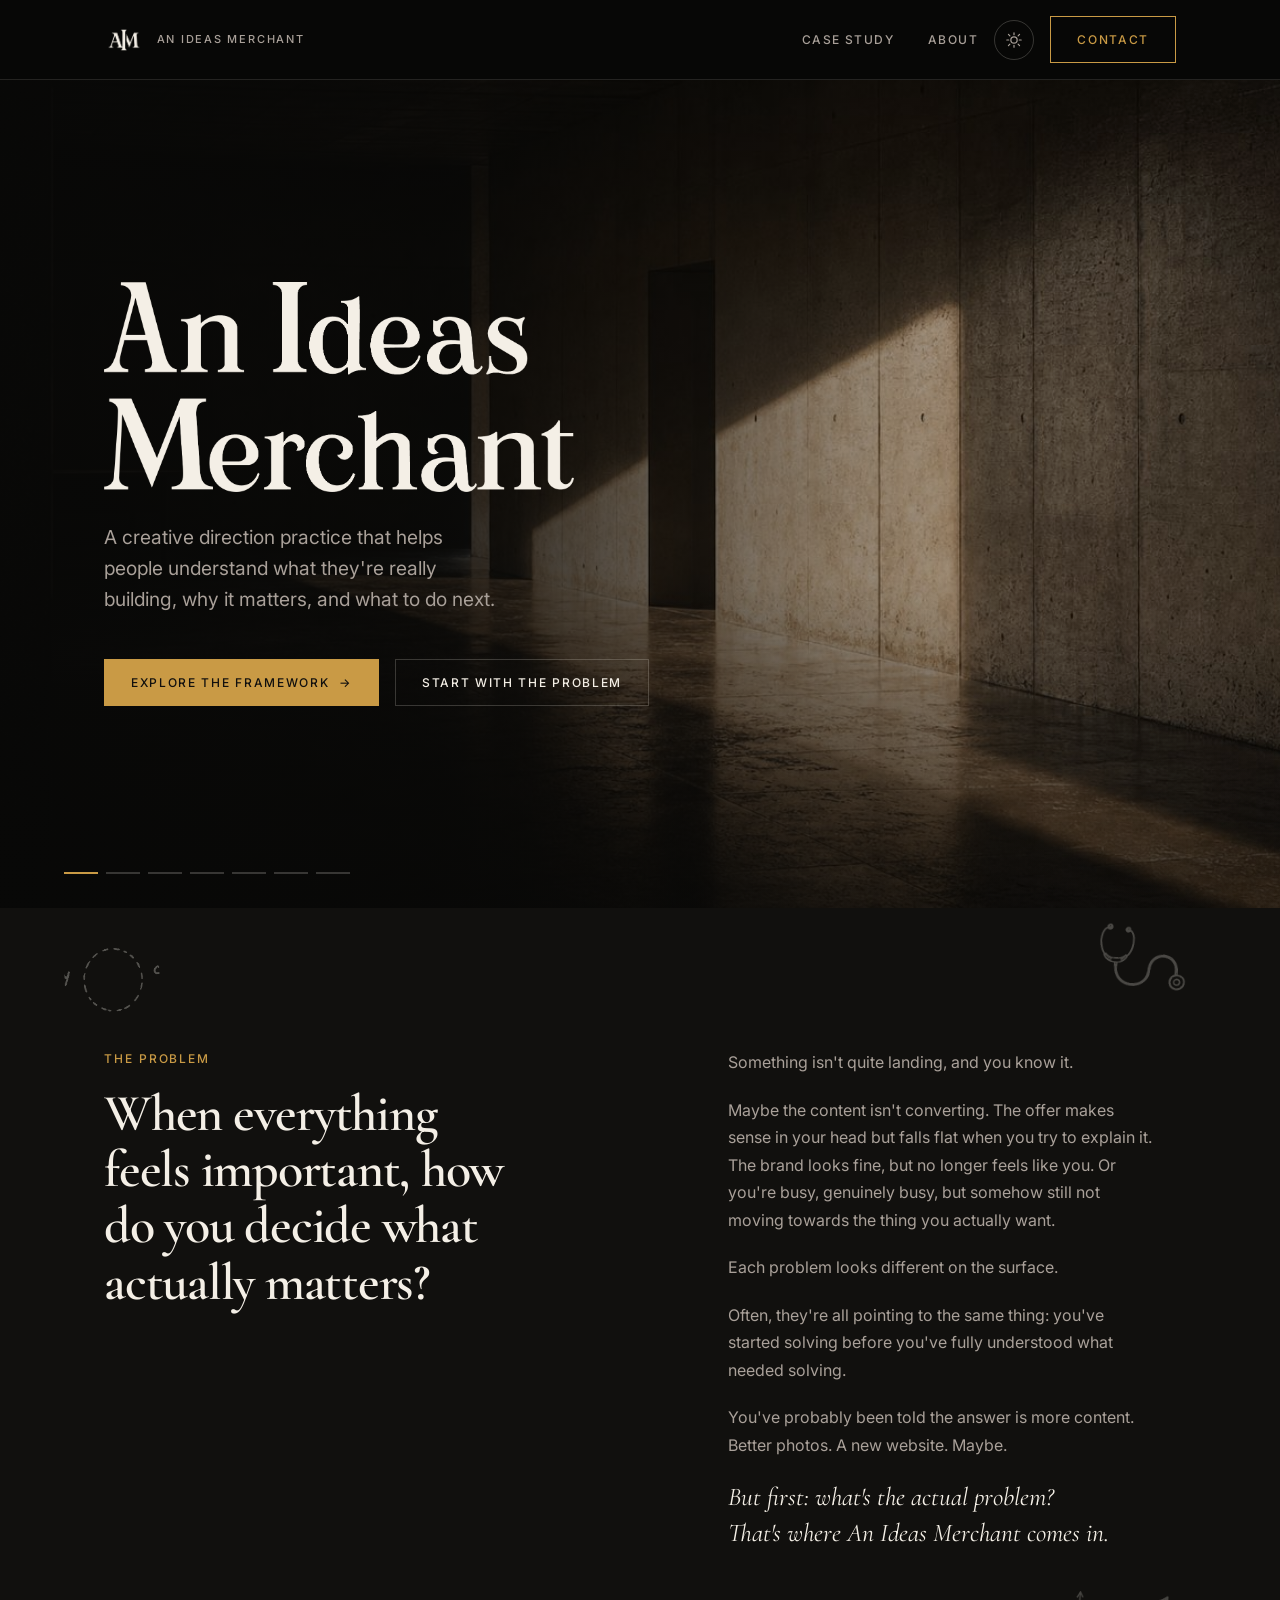
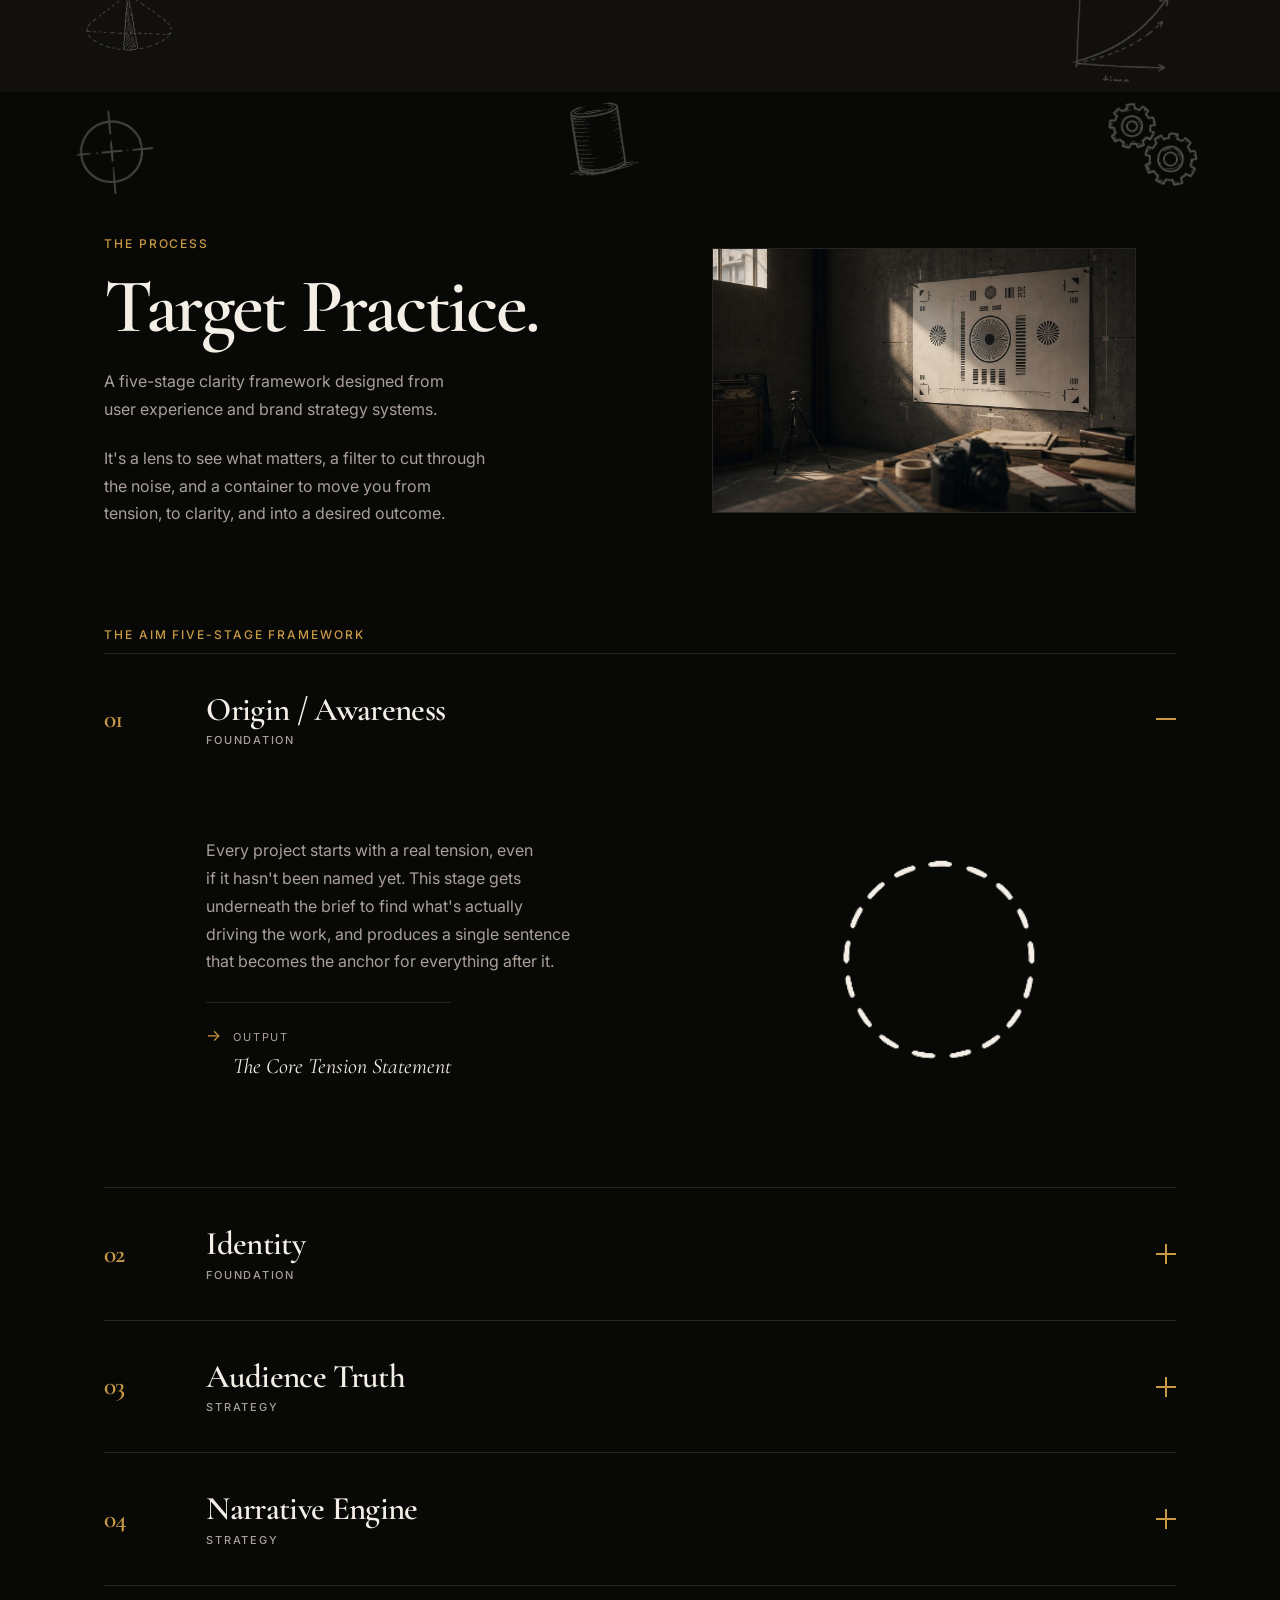
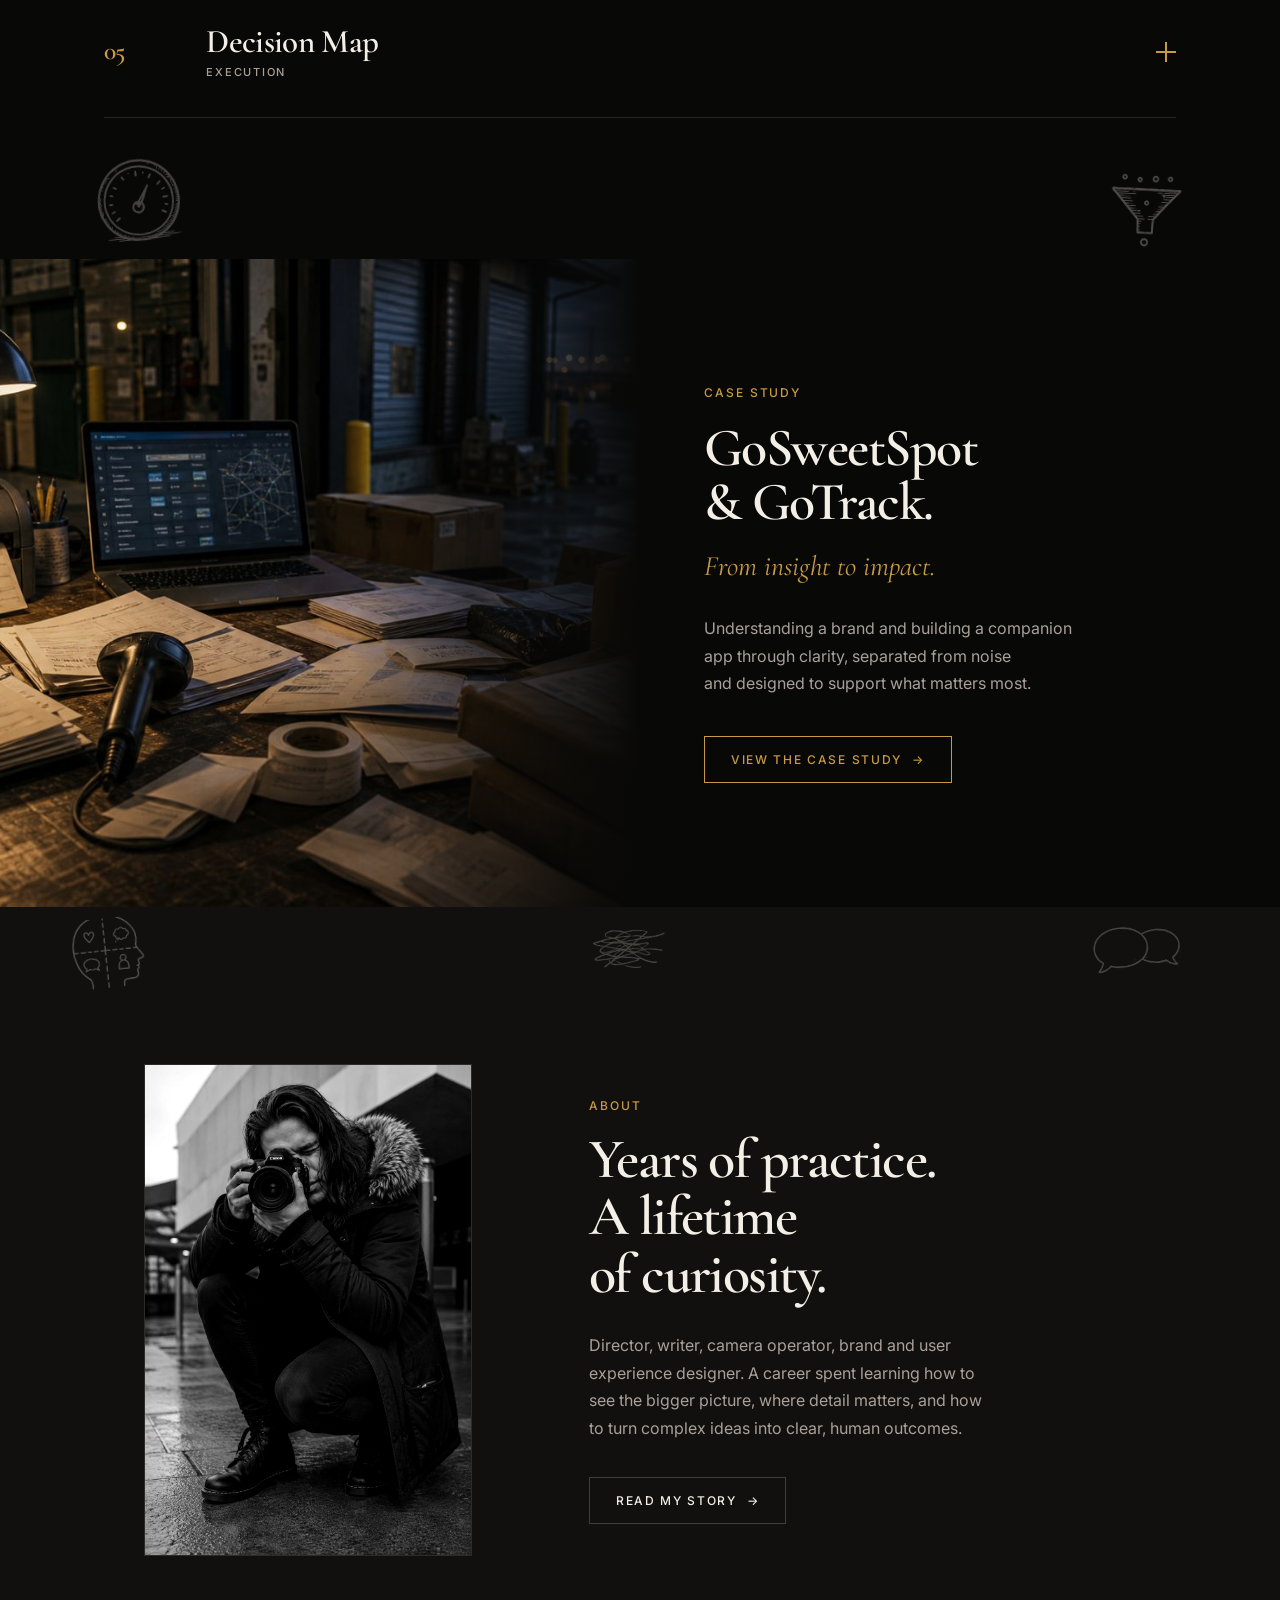
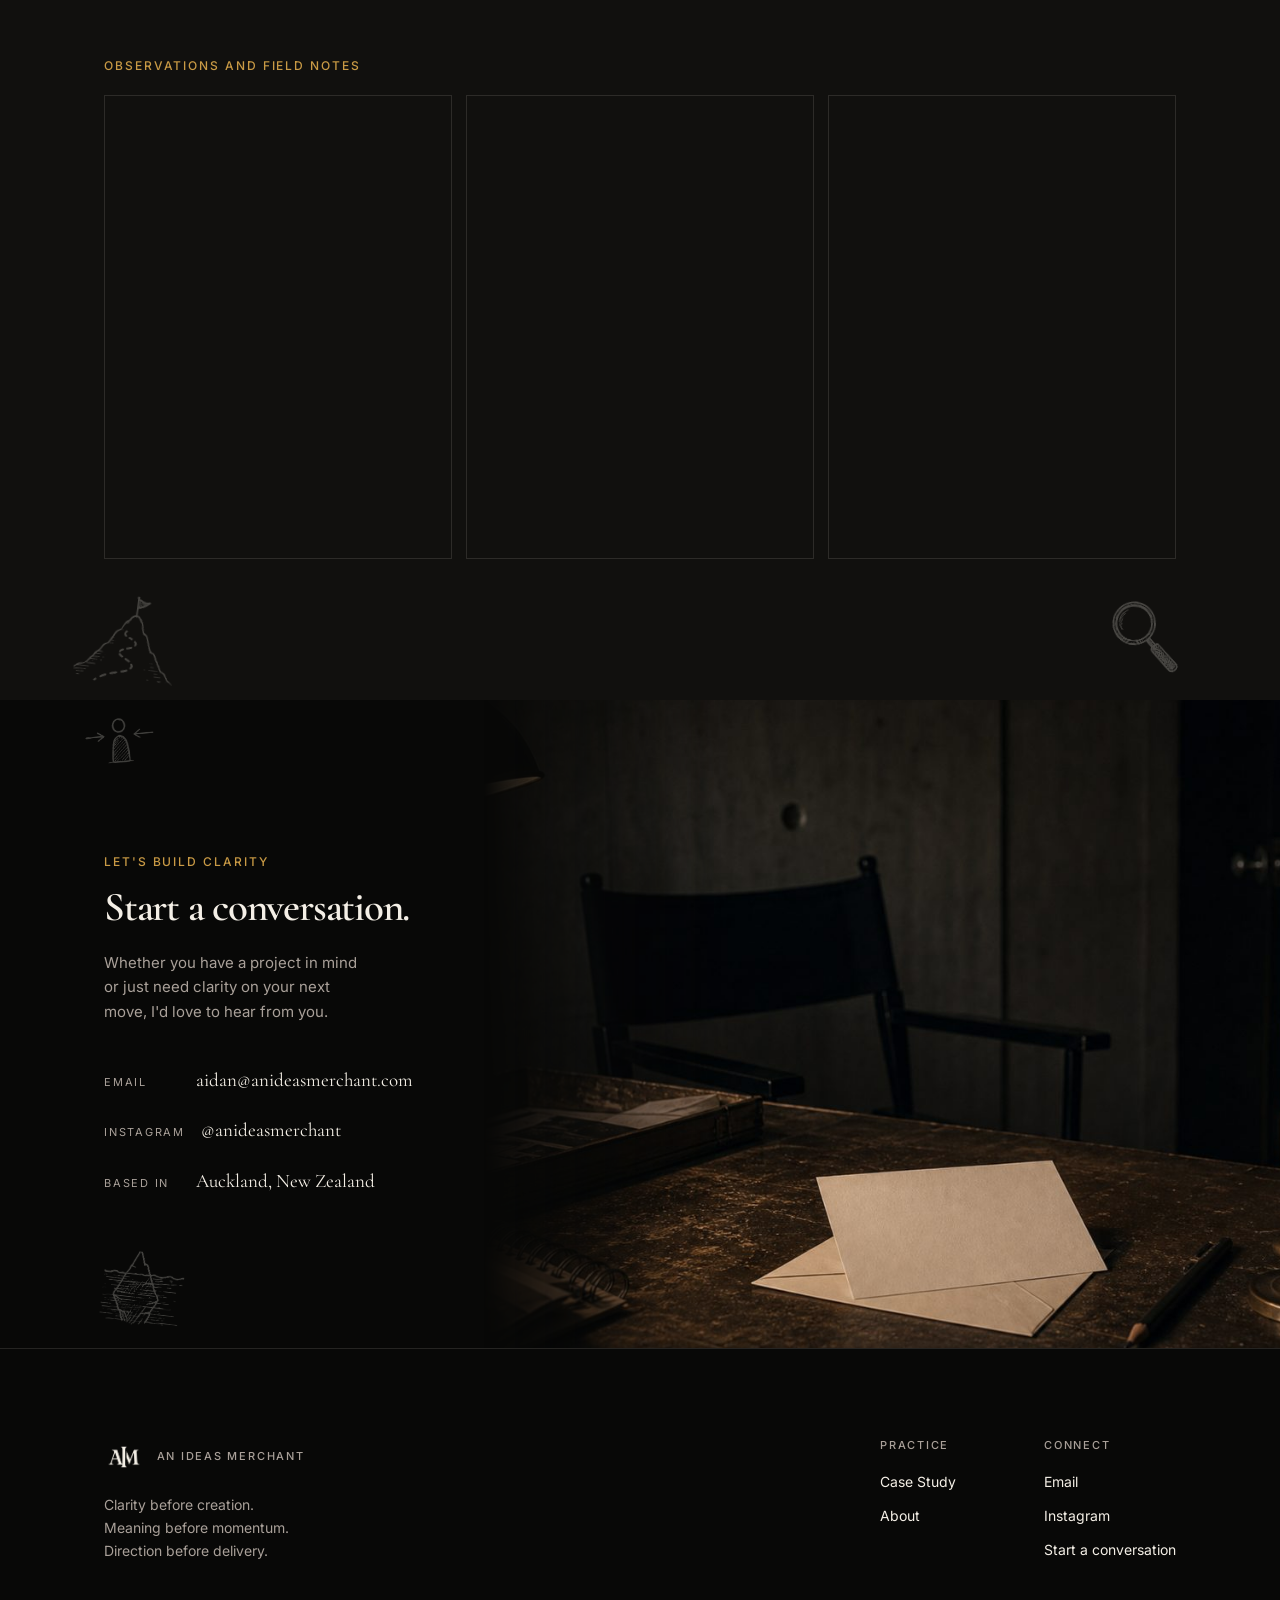
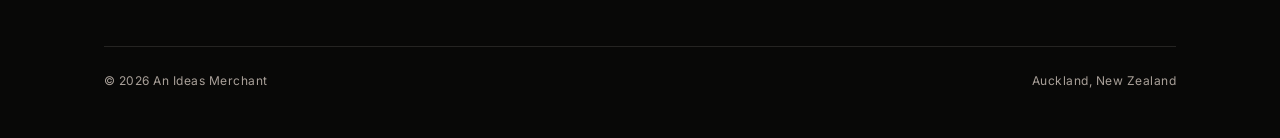
==== commit 4a1f4535: "Add files via upload" ====
--- a/index.html
+++ b/index.html
@@ -3,41 +3,804 @@
 <head>
 <meta charset="utf-8">
 <meta name="viewport" content="width=device-width, initial-scale=1">
-<title>Client Portal · An Ideas Merchant</title>
-<link rel="stylesheet" href="../styles.css">
+<meta name="color-scheme" content="dark light">
+<script>
+  (function () {
+    try {
+      var t = localStorage.getItem('aim-theme');
+      if (t === 'light' || t === 'dark') document.documentElement.setAttribute('data-theme', t);
+    } catch (e) {}
+  })();
+</script>
+<title>An Ideas Merchant · Clarity before creation</title>
+<link rel="icon" type="image/png" sizes="32x32" href="assets/favicon/favicon-32.png">
+<link rel="icon" type="image/png" sizes="48x48" href="assets/favicon/favicon-48.png">
+<link rel="icon" type="image/png" sizes="512x512" href="assets/favicon/favicon-512.png">
+<link rel="apple-touch-icon" href="assets/favicon/apple-touch-icon.png">
+<meta name="description" content="A creative direction practice that helps people understand what they're really building, why it matters, and what to do next.">
+<meta property="og:type" content="website">
+<meta property="og:site_name" content="An Ideas Merchant">
+<meta property="og:url" content="https://anideasmerchant.com/">
+<meta property="og:title" content="An Ideas Merchant · Clarity before creation">
+<meta property="og:description" content="A creative direction practice that helps people understand what they're really building, why it matters, and what to do next.">
+<meta property="og:image" content="https://anideasmerchant.com/assets/og/og-home.jpg">
+<meta property="og:image:width" content="1200">
+<meta property="og:image:height" content="630">
+<meta name="twitter:card" content="summary_large_image">
+<meta name="twitter:title" content="An Ideas Merchant · Clarity before creation">
+<meta name="twitter:description" content="A creative direction practice that helps people understand what they're really building, why it matters, and what to do next.">
+<meta name="twitter:image" content="https://anideasmerchant.com/assets/og/og-home.jpg">
+<link rel="stylesheet" href="styles.css">
 <style>
-  body{margin:0;min-height:100vh;display:flex;align-items:center;justify-content:center;background:var(--aim-black);color:var(--aim-ivory);font-family:var(--font-body);padding:40px}
-  .gate-card{width:min(360px,86vw);text-align:center}
-  .word{font-size:11px;letter-spacing:var(--tracking-meta);text-transform:uppercase;color:var(--aim-muted);margin:0 0 28px}
-  h1{font-family:var(--font-display);font-style:italic;font-weight:500;font-size:28px;color:var(--aim-ivory);margin:0 0 24px}
-  input{width:100%;background:var(--aim-surface);border:1px solid var(--color-border);color:var(--aim-ivory);font-family:var(--font-body);font-size:15px;padding:13px 16px;border-radius:8px;box-sizing:border-box;text-align:center}
-  input:focus{border-color:var(--aim-gold);outline:none}
-  button{margin-top:14px;width:100%;background:var(--aim-gold);color:var(--color-on-accent);border:none;font-family:var(--font-body);font-size:12px;font-weight:600;letter-spacing:0.08em;text-transform:uppercase;padding:13px 16px;border-radius:8px;cursor:pointer}
-  button:hover{background:var(--aim-gold-light)}
-  .err{color:#c96a5a;font-size:12px;margin-top:12px;height:14px;opacity:0;transition:opacity 0.2s ease}
-  .err.show{opacity:1}
-  .shake{animation:shake 0.4s ease}
-  @keyframes shake{20%,60%{transform:translateX(-6px)}40%,80%{transform:translateX(6px)}}
+  /* ============================================================
+     An Ideas Merchant — website. Dark direction (cinema black).
+     Built on AIM design system tokens (styles.css). Page-level
+     layout only; colour + type come from the system.
+     ============================================================ */
+  :root {
+    --maxw: 1200px;
+    --gutter: clamp(22px, 5vw, 80px);
+    --section-y: clamp(80px, 11vw, 150px);
+  }
+  * { box-sizing: border-box; }
+  html { scroll-behavior: smooth; }
+  body {
+    background: var(--aim-black); color: var(--aim-ivory);
+    overflow-x: hidden; margin: 0;
+    font-family: var(--font-body);
+    -webkit-font-smoothing: antialiased;
+    -moz-osx-font-smoothing: grayscale;
+    text-rendering: optimizeLegibility;
+  }
+  a { color: inherit; text-decoration: none; }
+  img { display: block; max-width: 100%; }
+  p { text-wrap: pretty; margin: 0; }
+
+  .display { font-family: var(--font-display); font-weight: 600; line-height: 1.04; letter-spacing: -0.02em; }
+  .kicker {
+    font-family: var(--font-body); font-weight: 500; font-size: 12px;
+    letter-spacing: var(--tracking-meta); text-transform: uppercase;
+    color: var(--aim-gold); margin: 0;
+  }
+  .meta-label {
+    font-family: var(--font-body); font-weight: 500; font-size: 11px;
+    letter-spacing: var(--tracking-meta); text-transform: uppercase;
+    color: var(--aim-muted); margin: 0;
+  }
+  .lede { font-size: clamp(17px, 1.5vw, 20px); line-height: 1.62; color: var(--aim-muted); }
+  .wrap { max-width: var(--maxw); margin: 0 auto; padding-inline: var(--gutter); }
+  section { position: relative; }
+
+  /* ---- NAV ---- */
+  .nav {
+    position: sticky; top: 0; z-index: 60;
+    background: color-mix(in srgb, var(--aim-black) 82%, transparent);
+    backdrop-filter: saturate(120%) blur(12px);
+    border-bottom: 1px solid var(--aim-hairline-ivory);
+  }
+  .nav-inner {
+    max-width: var(--maxw); margin: 0 auto; padding: 16px var(--gutter);
+    display: flex; align-items: center; justify-content: space-between; gap: 24px;
+  }
+  .brand { display: flex; align-items: center; gap: 13px; }
+  .brand .mono-logo { height: 40px; width: auto; display: block; }
+  .brand .word { font-family: var(--font-body); font-weight: 500; font-size: 11px; letter-spacing: var(--tracking-meta); text-transform: uppercase; color: var(--aim-muted); }
+  .nav-links { display: flex; align-items: center; gap: 34px; }
+  .nav-links a {
+    font-family: var(--font-body); font-size: 12px; font-weight: 500;
+    letter-spacing: 0.12em; text-transform: uppercase; color: var(--aim-muted);
+    transition: color var(--dur) var(--ease-out);
+  }
+  .nav-links a:hover { color: var(--aim-ivory); }
+
+  .btn {
+    font-family: var(--font-body); font-size: 12px; font-weight: 500;
+    letter-spacing: 0.14em; text-transform: uppercase;
+    padding: 13px 26px; cursor: pointer; border: 1px solid transparent;
+    white-space: nowrap; display: inline-flex; align-items: center; gap: 10px;
+    transition: background var(--dur) var(--ease-out), color var(--dur) var(--ease-out), border-color var(--dur) var(--ease-out);
+  }
+  .btn .arw { transition: transform var(--dur) var(--ease-out); }
+  .btn:hover .arw { transform: translateX(4px); }
+  .btn-outline { border-color: var(--aim-gold); color: var(--aim-gold); }
+  .btn-outline:hover { background: var(--aim-gold); color: var(--aim-charcoal); }
+  .btn-solid { background: var(--aim-gold); color: var(--aim-charcoal); }
+  .btn-solid:hover { background: var(--aim-gold-light); }
+  .btn-ghost { border-color: var(--aim-hairline-ivory-strong); color: var(--aim-ivory); }
+  .btn-ghost:hover { border-color: var(--aim-ivory); }
+
+  /* ---- HERO ---- */
+  .hero { position: relative; min-height: min(92vh, 900px); display: flex; align-items: center; isolation: isolate; overflow: hidden; }
+  .hero-slides { position: absolute; inset: 0; z-index: -2; }
+  .hero-slides img {
+    position: absolute; inset: 0; width: 100%; height: 100%; object-fit: cover;
+    object-position: 70% 50%; opacity: 0; transition: opacity 1600ms var(--ease-inout);
+    filter: saturate(0.9) contrast(1.02);
+  }
+  .hero-slides img.on { opacity: 1; }
+  .hero::after {
+    content: ""; position: absolute; inset: 0; z-index: -1;
+    background:
+      linear-gradient(90deg, rgba(8,8,7,0.97) 0%, rgba(8,8,7,0.86) 34%, rgba(8,8,7,0.42) 66%, rgba(8,8,7,0.15) 100%),
+      linear-gradient(0deg, rgba(8,8,7,0.65) 0%, rgba(8,8,7,0) 40%);
+  }
+  .hero-inner { width: 100%; padding-block: clamp(90px, 14vw, 140px); }
+  .hero .eyebrow { margin-bottom: 26px; }
+  .hero-wordmark { margin: 0; }
+  .hero-wordmark img { width: clamp(230px, 42vw, 470px); height: auto; display: block; }
+  .hero-sub { margin: 30px 0 0; max-width: 44ch; }
+  .hero-actions { margin-top: 44px; display: flex; gap: 16px; flex-wrap: wrap; align-items: center; }
+  .hero-progress { position: absolute; left: var(--gutter); bottom: 34px; z-index: 2; display: flex; gap: 8px; }
+  .hero-progress button { -webkit-appearance: none; appearance: none; border: 0; padding: 12px 0 0; margin: -12px 0 0; background: transparent; cursor: pointer; display: block; }
+  .hero-progress button span { display: block; width: 34px; height: 2px; background: var(--aim-hairline-ivory-strong); transition: background var(--dur) var(--ease-out); }
+  .hero-progress button.on span { background: var(--aim-gold); }
+  .hero-progress button:hover span { background: var(--aim-ivory); }
+  .hero-progress button.on:hover span { background: var(--aim-gold); }
+
+  /* ---- generic section head ---- */
+  .sec-head h2 { font-size: clamp(34px, 5vw, 60px); margin: 16px 0 0; }
+  .rule { height: 1px; background: var(--aim-hairline-ivory); border: 0; margin: 0; }
+
+  /* ---- THE PROBLEM ---- */
+  .problem { padding-block: var(--section-y); background: var(--aim-charcoal); }
+  .problem-grid { display: grid; grid-template-columns: 1.1fr 0.9fr; gap: clamp(36px, 6vw, 100px); align-items: start; }
+  .problem h2 { font-size: clamp(30px, 4.2vw, 52px); margin: 18px 0 0; max-width: 20ch; line-height: 1.08; letter-spacing: -0.024em; text-wrap: balance; }
+  .problem h2 .soft { color: var(--aim-muted); }
+  .problem-body p { font-size: clamp(16px, 1.2vw, 18px); line-height: 1.72; color: var(--aim-muted); margin: 0 0 20px; }
+  .problem-body p:last-child { margin-bottom: 0; }
+  .problem-body .turn { color: var(--aim-ivory); font-family: var(--font-display); font-style: italic; font-size: clamp(20px, 2vw, 26px); line-height: 1.4; }
+
+  /* ---- THE PROCESS ---- */
+  .process { padding-block: var(--section-y); }
+  .process-top { display: grid; grid-template-columns: 1fr 1fr; gap: clamp(32px, 5vw, 80px); align-items: center; }
+  .process-figure { aspect-ratio: 16/10; overflow: hidden; border: 1px solid var(--aim-hairline-ivory); }
+  .process-figure img { width: 100%; height: 100%; object-fit: cover; filter: saturate(0.9); }
+  .process h2 { font-size: clamp(40px, 6vw, 80px); margin: 16px 0 0; line-height: 1.0; letter-spacing: -0.03em; }
+  .process-intro p { color: var(--aim-muted); font-size: clamp(16px, 1.25vw, 18px); line-height: 1.72; margin: 22px 0 0; max-width: 46ch; }
+
+  .framework-label { margin: clamp(56px, 8vw, 96px) 0 8px; }
+  .steps { border-top: 1px solid var(--aim-hairline-ivory); }
+  .step { border-bottom: 1px solid var(--aim-hairline-ivory); }
+  .step-head {
+    width: 100%; background: none; border: 0; cursor: pointer; color: inherit;
+    display: grid; grid-template-columns: 64px 1fr 32px; align-items: center; gap: clamp(16px, 3vw, 40px);
+    padding: clamp(26px, 3vw, 38px) 0; text-align: left; font: inherit;
+  }
+  .step-num { font-family: var(--font-display); font-size: clamp(20px, 2vw, 26px); color: var(--aim-gold); }
+  .step-title { font-family: var(--font-display); font-weight: 600; font-size: clamp(23px, 2.6vw, 33px); line-height: 1.08; letter-spacing: -0.02em; }
+  .step-title .role { display: block; font-family: var(--font-body); font-size: 11px; font-weight: 500; letter-spacing: var(--tracking-meta); text-transform: uppercase; color: var(--aim-muted); margin-top: 8px; }
+  .step-toggle { position: relative; width: 20px; height: 20px; justify-self: end; }
+  .step-toggle::before, .step-toggle::after { content: ""; position: absolute; background: var(--aim-gold); transition: opacity var(--dur) var(--ease-out), transform var(--dur) var(--ease-out); }
+  .step-toggle::before { left: 0; top: 9px; width: 20px; height: 2px; }
+  .step-toggle::after { left: 9px; top: 0; width: 2px; height: 20px; }
+  .step[aria-expanded="true"] .step-toggle::after { opacity: 0; transform: scaleY(0); }
+  .step-panel { overflow: hidden; max-height: 0; transition: max-height var(--dur-slow) var(--ease-inout); }
+  .step-panel-inner {
+    display: grid; grid-template-columns: 1.05fr 0.95fr; gap: clamp(28px, 5vw, 64px);
+    align-items: center; padding: 0 0 clamp(36px, 4vw, 52px) 0;
+  }
+  .step-panel-inner .txt { padding-left: clamp(0px, calc(64px + 3vw), 104px); }
+  .step-desc { color: var(--aim-muted); font-size: clamp(16px, 1.2vw, 18px); line-height: 1.74; margin: 0; max-width: 52ch; }
+  .step-output { margin-top: 26px; display: inline-flex; align-items: baseline; gap: 12px; padding-top: 20px; border-top: 1px solid var(--aim-hairline-ivory); }
+  .step-output .arrow { color: var(--aim-gold); }
+  .step-output .lbl { font-size: 11px; letter-spacing: var(--tracking-meta); text-transform: uppercase; color: var(--aim-muted); }
+  .step-output .val { font-family: var(--font-display); font-style: italic; font-size: clamp(18px, 1.8vw, 22px); color: var(--aim-ivory); }
+  .step-figure { aspect-ratio: 16/11; overflow: hidden; border: 1px solid var(--aim-hairline-ivory); }
+  .step-figure img { width: 100%; height: 100%; object-fit: cover; filter: saturate(0.9); }
+
+  /* ---- CASE STUDY ---- */
+  .case { position: relative; min-height: clamp(520px, 72vh, 720px); display: grid; grid-template-columns: 1fr 1fr; isolation: isolate; }
+  .case-media { position: relative; overflow: hidden; }
+  .case-media img { position: absolute; inset: 0; width: 100%; height: 100%; object-fit: cover; filter: saturate(0.88); }
+  .case-media::after { content: ""; position: absolute; inset: 0; background: linear-gradient(90deg, rgba(8,8,7,0) 55%, var(--aim-black) 100%); }
+  .case-body { background: var(--aim-black); display: flex; align-items: center; padding: clamp(48px, 8vw, 110px) var(--gutter); }
+  .case-body-inner { max-width: 46ch; }
+  .case h2 { font-size: clamp(32px, 4.2vw, 54px); margin: 18px 0 0; line-height: 1.02; letter-spacing: -0.028em; }
+  .case .sub { margin: 14px 0 0; font-family: var(--font-display); font-style: italic; font-size: clamp(20px, 2.2vw, 28px); color: var(--aim-gold); }
+  .case p.body { margin: 26px 0 0; color: var(--aim-muted); font-size: clamp(16px, 1.25vw, 18px); line-height: 1.72; }
+  .case .btn { margin-top: 38px; }
+
+  /* ---- ABOUT ---- */
+  .about { padding-block: var(--section-y); background: var(--aim-charcoal); }
+  .about-grid { display: grid; grid-template-columns: 0.82fr 1.18fr; gap: clamp(36px, 6vw, 90px); align-items: center; }
+  .about-figure { aspect-ratio: 2/3; overflow: hidden; border: 1px solid var(--aim-hairline-ivory); }
+  .about-figure img { width: 100%; height: 100%; object-fit: cover; filter: saturate(0.86) contrast(1.03); }
+  .about h2 { font-size: clamp(32px, 4.4vw, 56px); margin: 16px 0 0; max-width: 15ch; line-height: 1.03; letter-spacing: -0.028em; }
+  .about p.bio { color: var(--aim-muted); line-height: 1.74; font-size: clamp(16px, 1.25vw, 18px); margin: 28px 0 0; max-width: 52ch; }
+  .about .about-cta { margin-top: 34px; }
+  .about-frames { margin-top: clamp(48px, 7vw, 84px); }
+  .about-frames .fh { display: flex; align-items: baseline; justify-content: space-between; gap: 16px; margin-bottom: 20px; flex-wrap: wrap; }
+  .frames-grid { display: grid; grid-template-columns: repeat(3, 1fr); gap: 14px; }
+  .frames-grid figure { margin: 0; aspect-ratio: 3/4; overflow: hidden; border: 1px solid var(--aim-hairline-ivory); }
+  .frames-grid img { width: 100%; height: 100%; object-fit: cover; filter: saturate(0.88); transition: transform 700ms var(--ease-out); }
+  .frames-grid figure:hover img { transform: scale(1.045); }
+
+  /* ---- CONTACT ---- */
+  .contact { position: relative; min-height: clamp(520px, 72vh, 700px); display: flex; align-items: center; isolation: isolate; overflow: hidden; background: var(--aim-black); }
+  .contact::before { content: ""; position: absolute; inset: 0; z-index: 0; background: var(--aim-black); }
+  .contact-body { position: relative; z-index: 2; display: flex; align-items: center; padding: clamp(56px, 8vw, 120px) var(--gutter); }
+  /* align contact copy to the same left edge as the centered .wrap blocks. */
+  @media (min-width: 941px) {
+    .contact { padding-left: max(var(--gutter), calc((100% - var(--maxw)) / 2 + var(--gutter))); }
+    .contact-body { padding-left: 0; }
+    .contact .contact-media img { left: max(400px, calc(var(--cl) + 164px)); max-width: 1700px; }
+  }
+  .contact-body-inner { max-width: 360px; }
+  .contact h2 { font-size: clamp(30px, 3.2vw, 44px); margin: 16px 0 0; line-height: 1.02; letter-spacing: -0.03em; }
+  .contact .intro { margin: 22px 0 0; color: var(--aim-muted); font-size: clamp(15px, 1.15vw, 17px); line-height: 1.65; max-width: 32ch; }
+  .contact-list { margin: 40px 0 0; display: grid; gap: 20px; }
+  .contact-row { display: flex; align-items: baseline; gap: 16px; }
+  .contact-row .rk { font-size: 11px; letter-spacing: var(--tracking-meta); text-transform: uppercase; color: var(--aim-muted); min-width: 76px; }
+  .contact-row a, .contact-row span.v { font-family: var(--font-display); font-size: clamp(16px, 1.5vw, 19px); color: var(--aim-ivory); transition: color var(--dur) var(--ease-out); }
+  .contact-row a:hover { color: var(--aim-gold); }
+  .contact-media { position: absolute; inset: 0; z-index: 0; overflow: hidden; --cl: max(var(--gutter), calc((100% - var(--maxw)) / 2 + var(--gutter))); -webkit-mask-image: linear-gradient(90deg, transparent calc(var(--cl) + 380px), #000 calc(var(--cl) + 620px)); mask-image: linear-gradient(90deg, transparent calc(var(--cl) + 380px), #000 calc(var(--cl) + 620px)); }
+  .contact-media img { position: absolute; inset: 0; width: 100%; height: 100%; object-fit: cover; filter: saturate(0.9); }
+
+  /* ---- FOOTER ---- */
+  .footer { padding: clamp(52px,7vw,88px) 0 48px; background: var(--aim-black); border-top: 1px solid var(--aim-hairline-ivory); }
+  .footer-top { display: flex; justify-content: space-between; gap: 44px; flex-wrap: wrap; align-items: flex-start; }
+  .footer-brand .brand { margin-bottom: 16px; }
+  .footer-brand p { max-width: 34ch; color: var(--aim-muted); line-height: 1.66; font-size: 14px; }
+  .footer-cols { display: flex; gap: clamp(40px, 7vw, 88px); flex-wrap: wrap; }
+  .footer-col h4 { font-family: var(--font-body); font-size: 11px; letter-spacing: var(--tracking-meta); text-transform: uppercase; color: var(--aim-muted); margin: 0 0 16px; font-weight: 500; }
+  .footer-col a { display: block; font-size: 14px; color: var(--aim-ivory); margin-bottom: 12px; transition: color var(--dur) var(--ease-out); }
+  .footer-col a:hover { color: var(--aim-gold); }
+  .footer-line { margin-top: clamp(48px,6vw,72px); padding-top: 24px; border-top: 1px solid var(--aim-hairline-ivory); display: flex; justify-content: space-between; gap: 16px; flex-wrap: wrap; }
+  .footer-line span { font-size: 12px; color: var(--aim-muted); letter-spacing: 0.04em; }
+
+  /* ---- reveal ---- */
+  .reveal { opacity: 0; transform: translateY(20px); transition: opacity 800ms var(--ease-out), transform 800ms var(--ease-out); }
+  .reveal.in { opacity: 1; transform: none; }
+  @media (prefers-reduced-motion: reduce) { .reveal { opacity: 1; transform: none; transition: none; } }
+
+  /* ---- framework diagrams: hand-drawn journal glyphs, themeable ink ---- */
+  .figure-diagram { border: 0; background: none; aspect-ratio: 5/4;
+    display: flex; align-items: center; justify-content: center; padding: clamp(10px, 2.6vw, 40px); }
+  .diagram { width: 100%; height: 100%; background-color: var(--aim-ivory);
+    -webkit-mask-repeat: no-repeat; mask-repeat: no-repeat;
+    -webkit-mask-position: center; mask-position: center;
+    -webkit-mask-size: contain; mask-size: contain; }
+
+  /* ---- theme toggle ---- */
+  .theme-toggle { background: none; border: 1px solid var(--aim-hairline-ivory-strong); color: var(--aim-muted);
+    width: 40px; height: 40px; border-radius: 50%; cursor: pointer; display: inline-flex; align-items: center;
+    justify-content: center; flex: none; transition: color var(--dur) var(--ease-out), border-color var(--dur) var(--ease-out); }
+  .theme-toggle:hover { color: var(--aim-ivory); border-color: var(--aim-ivory); }
+  .theme-toggle svg { width: 18px; height: 18px; display: block; }
+  .theme-toggle .i-moon { display: none; }
+  .theme-toggle .i-sun { display: block; }
+  [data-theme="light"] .theme-toggle .i-moon { display: block; }
+  [data-theme="light"] .theme-toggle .i-sun { display: none; }
+  .nav-right { display: flex; align-items: center; gap: 16px; }
+
+  /* ============================================================
+     LIGHT THEME — premium paper. Flips raw tokens; the hero stays
+     cinematic (dark) because it is photographic.
+     ============================================================ */
+  html { transition: background-color var(--dur-slow) var(--ease-out); }
+  [data-theme="light"] {
+    --aim-black:      #F4EFE6;
+    --aim-charcoal:   #E9E0D1;
+    --aim-surface:    #E6DCCB;
+    --aim-muted:      #6D6258;
+    --aim-ivory:      #14120F;
+    --aim-gold:       #9A6B28;
+    --aim-gold-light: #C99A45;
+    --aim-hairline-ivory:        rgba(17,16,14,0.13);
+    --aim-hairline-ivory-strong: rgba(17,16,14,0.24);
+  }
+  /* keep the hero cinematic dark in light mode */
+  [data-theme="light"] .hero {
+    --aim-black:      #080807;
+    --aim-charcoal:   #11100E;
+    --aim-muted:      #A9A099;
+    --aim-ivory:      #F4EFE6;
+    --aim-gold:       #C99A45;
+    --aim-gold-light: #E2BE72;
+    --aim-hairline-ivory:        rgba(244,239,230,0.12);
+    --aim-hairline-ivory-strong: rgba(244,239,230,0.20);
+  }
+  /* logos are ivory PNGs — flip to ink where they sit on paper */
+  [data-theme="light"] .nav .mono-logo,
+  [data-theme="light"] .footer .mono-logo { filter: invert(1) grayscale(1) brightness(0.16); }
+  /* faint background glyph watermarks — flip ivory line-art to ink */
+  [data-theme="light"] .glyph { filter: invert(1); }
+
+  /* ---- responsive ---- */
+  @media (max-width: 940px) {
+    .nav-links { display: none; }
+    .hero-slides img { object-position: 50% 38%; }
+    .problem-grid, .process-top, .step-panel-inner, .about-grid { grid-template-columns: 1fr; }
+    .step-panel-inner .txt { padding-left: 0; }
+    .case { grid-template-columns: 1fr; }
+    .case-media { min-height: 340px; order: -1; }
+    .case-media::after { background: linear-gradient(0deg, var(--aim-black) 0%, rgba(8,8,7,0) 55%); }
+    .contact { flex-direction: column; min-height: auto; }
+    .contact-media { position: relative; inset: auto; height: clamp(280px, 55vw, 380px); -webkit-mask-image: none; mask-image: none; }
+    .about-figure { aspect-ratio: 4/5; }
+    .about-figure img { filter: saturate(0.92) contrast(1.05) brightness(1.12); }
+    .frames-grid { grid-template-columns: 1fr 1fr; }
+  }
+  @media (max-width: 560px) {
+    .step-head { grid-template-columns: 40px 1fr 24px; gap: 14px; }
+    .contact-row { flex-direction: column; gap: 4px; }
+    .frames-grid { grid-template-columns: 1fr; }
+  }
+  /* ---- typographic rag: intentional measure + balanced line endings ---- */
+  h1, h2, h3 { text-wrap: balance; }
+  .hero-sub { max-width: 37ch; }
+  .problem-body p { max-width: 43ch; }
+  .process-intro p { max-width: 43ch; }
+  .step-desc { max-width: 50ch; }
+  .case p.body { max-width: 39ch; }
+  .case-body-inner { max-width: 40ch; }
+  .about p.bio { max-width: 46ch; }
+  .contact .intro { max-width: 36ch; }
+  .lede, .hero-sub, .problem-body p, .problem-body .turn, .process-intro p,
+  .step-desc, .case p.body, .case .sub, .about p.bio, .contact .intro { text-wrap: balance; }
+  /* body copy: prevent single-word orphans/widows (balance is only for headings + the turn line) */
+  .problem-body p { text-wrap: pretty; }
+  .problem-body .turn { text-wrap: balance; }
+
+  /* ---- field-note glyphs: hand-drawn chalk diagrams peppered behind sections ---- */
+  .problem, .process, .about, .contact { position: relative; overflow: hidden; }
+  .problem > .wrap, .process > .wrap, .about > .wrap, .contact > .wrap { position: relative; z-index: 1; }
+  .glyph { position: absolute; z-index: 0; pointer-events: none; background-repeat: no-repeat; background-position: center; background-size: contain; opacity: 0.28; filter: brightness(1.05); }
+  .glyph.d-container  { aspect-ratio: 205/200; background-image: url('assets/glyphs/bg-cylinder.png'); }
+  .glyph.d-bridge     { aspect-ratio: 420/185; background-image: url('assets/glyphs/bg-bridge.png'); }
+  .glyph.d-tension    { aspect-ratio: 151/154; background-image: url('assets/glyphs/t-tension.png'); }
+  .glyph.d-diagnosis  { aspect-ratio: 246/220; background-image: url('assets/glyphs/t-diagnosis.png'); }
+  .glyph.d-scope      { aspect-ratio: 269/179; background-image: url('assets/glyphs/t-scope.png'); }
+  .glyph.d-narrative  { aspect-ratio: 235/210; background-image: url('assets/glyphs/s4-narrative.png'); }
+  .glyph.d-pressure   { aspect-ratio: 208/195; background-image: url('assets/glyphs/bg-gauge.png'); }
+  .glyph.d-focus      { aspect-ratio: 195/200; background-image: url('assets/glyphs/bg-focus.png'); }
+  .glyph.d-cost       { aspect-ratio: 275/217; background-image: url('assets/glyphs/t-cost.png'); }
+  .glyph.d-delay      { aspect-ratio: 214/190; background-image: url('assets/glyphs/bg-mountain.png'); }
+  .glyph.d-gap        { aspect-ratio: 293/182; background-image: url('assets/glyphs/t-gap.png'); }
+  .glyph.d-hidden     { aspect-ratio: 195/205; background-image: url('assets/glyphs/bg-iceberg.png'); }
+  .glyph.d-identity   { aspect-ratio: 298/195; background-image: url('assets/glyphs/t-identity.png'); }
+  .glyph.d-empathy    { aspect-ratio: 246/184; background-image: url('assets/glyphs/t-empathy.png'); }
+  .glyph.d-assume     { aspect-ratio: 230/189; background-image: url('assets/glyphs/t-assume.png'); }
+  .glyph.d-remove     { aspect-ratio: 314/122; background-image: url('assets/glyphs/t-remove.png'); }
+  .glyph.d-filter     { aspect-ratio: 258/173; background-image: url('assets/glyphs/t-filter.png'); }
+  .glyph.d-diagnostic { aspect-ratio: 296/177; background-image: url('assets/glyphs/t-diagnostic.png'); }
+  @media (max-width: 1100px) { .glyph { display: none; } }
 </style>
 </head>
 <body>
-<div class="gate-card">
-  <p class="word">An Ideas Merchant</p>
-  <h1>Client Portal</h1>
-  <input id="pw" type="password" placeholder="Enter access code" autocomplete="off">
-  <button id="submit">Enter</button>
-  <p class="err" id="err">That code isn't right. Try again.</p>
-</div>
+
+<template id="__bundler_thumbnail" data-bg-color="#0b0b0a">
+  <svg viewBox="0 0 1200 800" xmlns="http://www.w3.org/2000/svg">
+    <rect width="1200" height="800" fill="#0b0b0a"/>
+    <g fill="none" stroke="#c9a227" stroke-width="6">
+      <circle cx="600" cy="360" r="150"/>
+      <circle cx="600" cy="360" r="98"/>
+      <circle cx="600" cy="360" r="46"/>
+    </g>
+    <circle cx="600" cy="360" r="12" fill="#c9a227"/>
+    <text x="600" y="600" text-anchor="middle" fill="#f4efe6" font-family="Georgia, serif" font-size="58" font-style="italic">An Ideas Merchant</text>
+  </svg>
+</template>
+
+<!-- ====================== NAV ====================== -->
+<header class="nav">
+  <nav class="nav-inner" aria-label="Primary">
+    <a class="brand" href="./" aria-label="An Ideas Merchant, home">
+      <img class="mono-logo" src="assets/logos/aim-monogram-ivory.png" alt="AIM">
+      <span class="word">An Ideas Merchant</span>
+    </a>
+    <div class="nav-right">
+      <div class="nav-links">
+        <a href="case-study/">Case Study</a>
+        <a href="story/">About</a>
+      </div>
+      <button class="theme-toggle" type="button" aria-label="Toggle light and dark theme" title="Toggle theme">
+        <svg class="i-sun" viewBox="0 0 24 24" fill="none" stroke="currentColor" stroke-width="1.6" stroke-linecap="round"><circle cx="12" cy="12" r="4.2"></circle><path d="M12 2.4v2.6M12 19v2.6M4.6 4.6l1.9 1.9M17.5 17.5l1.9 1.9M2.4 12h2.6M19 12h2.6M4.6 19.4l1.9-1.9M17.5 6.5l1.9-1.9"></path></svg>
+        <svg class="i-moon" viewBox="0 0 24 24" fill="currentColor"><path d="M20 14.5A8 8 0 0 1 9.5 4a8 8 0 1 0 10.5 10.5z"></path></svg>
+      </button>
+      <a class="btn btn-outline" href="#contact">Contact</a>
+    </div>
+  </nav>
+</header>
+
+<main id="top">
+
+  <!-- ====================== HERO ====================== -->
+  <section class="hero">
+    <div class="hero-slides" aria-hidden="true">
+      <img class="on" src="uploads/aim-home-landing-light-container.jpg" alt="">
+      <img src="uploads/target-practice-overview-calibration-wall-v2.jpg" alt="">
+      <img src="uploads/target-practice-01-origin-script-shot-list-v3.jpg" alt="">
+      <img src="uploads/target-practice-02-identity-casting-wall-v3.jpg" alt="">
+      <img src="uploads/target-practice-03-audience-truth-listening-room.jpg" alt="">
+      <img src="uploads/target-practice-04-narrative-engine-edit-suite.jpg" alt="">
+      <img src="uploads/target-practice-05-decision-map-continuity-board-v3.jpg" alt="">
+    </div>
+    <div class="wrap hero-inner">
+      <h1 class="hero-wordmark reveal"><img src="assets/logos/aim-wordmark-collapsed-ivory.png" alt="An Ideas Merchant"></h1>
+      <p class="hero-sub lede reveal">A creative direction practice that helps people understand what they're really building, why it matters, and what to do next.</p>
+      <div class="hero-actions reveal">
+        <a class="btn btn-solid" href="#process">Explore the framework <span class="arw">&rarr;</span></a>
+        <a class="btn btn-ghost" href="#problem">Start with the problem</a>
+      </div>
+    </div>
+    <div class="hero-progress" role="tablist" aria-label="Hero image">
+      <button type="button" class="on" aria-label="Show image 1"><span></span></button><button type="button" aria-label="Show image 2"><span></span></button><button type="button" aria-label="Show image 3"><span></span></button><button type="button" aria-label="Show image 4"><span></span></button><button type="button" aria-label="Show image 5"><span></span></button><button type="button" aria-label="Show image 6"><span></span></button><button type="button" aria-label="Show image 7"><span></span></button>
+    </div>
+  </section>
+
+  <!-- ====================== THE PROBLEM ====================== -->
+  <section class="problem" id="problem">
+    <span class="glyph d-tension"   style="width:95px; top:10px; left:5%; transform:rotate(-3deg);" aria-hidden="true"></span>
+    <span class="glyph d-diagnosis" style="width:110px; top:12px; right:6%; transform:rotate(4deg); opacity:0.24;" aria-hidden="true"></span>
+    <span class="glyph d-scope"     style="width:120px; bottom:12px; left:6%; transform:rotate(-3deg);" aria-hidden="true"></span>
+    <span class="glyph d-cost"      style="width:120px; bottom:10px; right:7%; transform:rotate(3deg); opacity:0.22;" aria-hidden="true"></span>
+    <div class="wrap">
+      <div class="problem-grid">
+        <div class="reveal">
+          <p class="kicker">The Problem</p>
+          <h2 class="display">When everything feels important, how do you decide what actually matters?</h2>
+        </div>
+        <div class="problem-body reveal">
+          <p>Something isn't quite landing, and you know it.</p>
+          <p>Maybe the content isn't converting. The offer makes sense in your head but falls flat when you try to explain it. The brand looks fine, but no longer feels like you. Or you're busy, genuinely busy, but somehow still not moving towards the thing you actually want.</p>
+          <p>Each problem looks different on the surface.</p>
+          <p>Often, they're all pointing to the same thing: you've started solving before you've fully understood what needed solving.</p>
+          <p>You've probably been told the answer is more content. Better photos. A new website. Maybe.</p>
+          <p class="turn">But first: what's the actual problem? That's where An Ideas Merchant comes in.</p>
+        </div>
+      </div>
+    </div>
+  </section>
+
+  <!-- ====================== THE PROCESS ====================== -->
+  <section class="process" id="process">
+    <span class="glyph d-narrative" style="width:110px; top:10px; right:5%; transform:rotate(6deg);" aria-hidden="true"></span>
+    <span class="glyph d-focus"     style="width:95px; top:12px; left:6%; transform:rotate(-5deg); opacity:0.24;" aria-hidden="true"></span>
+    <span class="glyph d-container" style="width:80px; top:12px; left:44%; transform:rotate(-9deg); opacity:0.24;" aria-hidden="true"></span>
+    <span class="glyph d-filter"    style="width:120px; bottom:12px; right:6%; transform:rotate(3deg);" aria-hidden="true"></span>
+    <span class="glyph d-pressure"  style="width:100px; bottom:12px; left:7%; transform:rotate(-6deg); opacity:0.24;" aria-hidden="true"></span>
+    <div class="wrap">
+      <div class="process-top">
+        <div class="reveal">
+          <p class="kicker">The Process</p>
+          <h2 class="display">Target Practice.</h2>
+          <div class="process-intro">
+            <p>A five-stage clarity framework designed from user experience and brand strategy systems.</p>
+            <p>It's a lens to see what matters, a filter to cut through the noise, and a container to move you from tension, to clarity, and into a desired outcome.</p>
+          </div>
+        </div>
+        <figure class="process-figure reveal">
+          <img src="uploads/target-practice-overview-calibration-wall-v2.jpg" alt="A calibration chart on a concrete studio wall">
+        </figure>
+      </div>
+
+      <p class="kicker framework-label reveal">The AIM Five-Stage Framework</p>
+      <div class="steps reveal">
+
+        <article class="step" aria-expanded="true">
+          <button class="step-head" aria-controls="stp1">
+            <span class="step-num display">01</span>
+            <span class="step-title">Origin / Awareness <span class="role">Foundation</span></span>
+            <span class="step-toggle" aria-hidden="true"></span>
+          </button>
+          <div class="step-panel" id="stp1">
+            <div class="step-panel-inner">
+              <div class="txt">
+                <p class="step-desc">Every project starts with a real tension, even if it hasn't been named yet. This stage gets underneath the brief to find what's actually driving the work, and produces a single sentence that becomes the anchor for everything after it.</p>
+                <div class="step-output"><span class="arrow">&rarr;</span><span><span class="lbl">Output</span><br><span class="val">The Core Tension Statement</span></span></div>
+              </div>
+              <figure class="step-figure figure-diagram"><span class="diagram" style="-webkit-mask-image:url('assets/glyphs/s1-origin.png'); mask-image:url('assets/glyphs/s1-origin.png');" role="img" aria-label="Origin: the core tension diagram"></span></figure>
+            </div>
+          </div>
+        </article>
+
+        <article class="step" aria-expanded="false">
+          <button class="step-head" aria-controls="stp2">
+            <span class="step-num display">02</span>
+            <span class="step-title">Identity <span class="role">Foundation</span></span>
+            <span class="step-toggle" aria-hidden="true"></span>
+          </button>
+          <div class="step-panel" id="stp2">
+            <div class="step-panel-inner">
+              <div class="txt">
+                <p class="step-desc">Before a brand can speak, it has to know what it is and what it refuses to be. This stage defines the role it plays in someone's life, guide, rebel, translator or protector, and sets the filter every future decision gets run through.</p>
+                <div class="step-output"><span class="arrow">&rarr;</span><span><span class="lbl">Output</span><br><span class="val">The Decision Filter</span></span></div>
+              </div>
+              <figure class="step-figure figure-diagram"><span class="diagram" style="-webkit-mask-image:url('assets/glyphs/s2-identity.png'); mask-image:url('assets/glyphs/s2-identity.png');" role="img" aria-label="Identity: the decision filter diagram"></span></figure>
+            </div>
+          </div>
+        </article>
+
+        <article class="step" aria-expanded="false">
+          <button class="step-head" aria-controls="stp3">
+            <span class="step-num display">03</span>
+            <span class="step-title">Audience Truth <span class="role">Strategy</span></span>
+            <span class="step-toggle" aria-hidden="true"></span>
+          </button>
+          <div class="step-panel" id="stp3">
+            <div class="step-panel-inner">
+              <div class="txt">
+                <p class="step-desc">Demographics don't tell you who someone is. This stage gets at what they're actually tired of, what they secretly want, and what moment in their life they're standing in, so the work speaks to a real person, not a segment.</p>
+                <div class="step-output"><span class="arrow">&rarr;</span><span><span class="lbl">Output</span><br><span class="val">The Audience Pressure Point</span></span></div>
+              </div>
+              <figure class="step-figure figure-diagram"><span class="diagram" style="-webkit-mask-image:url('assets/glyphs/s3-audience.png'); mask-image:url('assets/glyphs/s3-audience.png');" role="img" aria-label="Audience truth diagram"></span></figure>
+            </div>
+          </div>
+        </article>
+
+        <article class="step" aria-expanded="false">
+          <button class="step-head" aria-controls="stp4">
+            <span class="step-num display">04</span>
+            <span class="step-title">Narrative Engine <span class="role">Strategy</span></span>
+            <span class="step-toggle" aria-hidden="true"></span>
+          </button>
+          <div class="step-panel" id="stp4">
+            <div class="step-panel-inner">
+              <div class="txt">
+                <p class="step-desc">Every brand is telling a story whether it means to or not. This stage shapes that story deliberately where someone starts, what shifts, who they become on the other side, and turns it into language you can actually use.</p>
+                <div class="step-output"><span class="arrow">&rarr;</span><span><span class="lbl">Output</span><br><span class="val">The Narrative Arc</span></span></div>
+              </div>
+              <figure class="step-figure figure-diagram"><span class="diagram" style="-webkit-mask-image:url('assets/glyphs/s4-narrative.png'); mask-image:url('assets/glyphs/s4-narrative.png');" role="img" aria-label="Narrative engine diagram"></span></figure>
+            </div>
+          </div>
+        </article>
+
+        <article class="step" aria-expanded="false">
+          <button class="step-head" aria-controls="stp5">
+            <span class="step-num display">05</span>
+            <span class="step-title">Decision Map <span class="role">Execution</span></span>
+            <span class="step-toggle" aria-hidden="true"></span>
+          </button>
+          <div class="step-panel" id="stp5">
+            <div class="step-panel-inner">
+              <div class="txt">
+                <p class="step-desc">Clarity means nothing without action. This stage cuts the noise down to what actually matters right now, what's premature, and what moves the needle first, so the next 90 days have a spine, not a wish list.</p>
+                <div class="step-output"><span class="arrow">&rarr;</span><span><span class="lbl">Output</span><br><span class="val">A 90-Day Action Spine</span></span></div>
+              </div>
+              <figure class="step-figure figure-diagram"><span class="diagram" style="-webkit-mask-image:url('assets/glyphs/s5-process.png'); mask-image:url('assets/glyphs/s5-process.png');" role="img" aria-label="Decision map diagram"></span></figure>
+            </div>
+          </div>
+        </article>
+
+      </div>
+    </div>
+  </section>
+
+  <!-- ====================== CASE STUDY ====================== -->
+  <section class="case" id="casestudy">
+    <div class="case-media reveal">
+      <img src="uploads/aim-case-study-logistics-warehouse-desk-v2.jpg" alt="A logistics desk at a warehouse loading dock at dusk">
+    </div>
+    <div class="case-body">
+      <div class="case-body-inner reveal">
+        <p class="kicker">Case Study</p>
+        <h2 class="display">GoSweetSpot &amp; GoTrack.</h2>
+        <p class="sub">From insight to impact.</p>
+        <p class="body">Understanding a brand and building a companion app through clarity, separated from noise and designed to support what matters most.</p>
+        <a class="btn btn-outline" href="case-study/">View the case study <span class="arw">&rarr;</span></a>
+      </div>
+    </div>
+  </section>
+
+  <!-- ====================== ABOUT ====================== -->
+  <section class="about" id="about">
+    <span class="glyph d-empathy"    style="width:110px; top:10px; left:5%; transform:rotate(-6deg);" aria-hidden="true"></span>
+    <span class="glyph d-diagnostic" style="width:110px; top:12px; right:6%; transform:rotate(-4deg); opacity:0.22;" aria-hidden="true"></span>
+    <span class="glyph d-remove"     style="width:120px; top:16px; left:45%; transform:rotate(4deg); opacity:0.22;" aria-hidden="true"></span>
+    <span class="glyph d-assume"     style="width:110px; bottom:12px; right:6%; transform:rotate(5deg); opacity:0.24;" aria-hidden="true"></span>
+    <span class="glyph d-delay"      style="width:105px; bottom:12px; left:6%; transform:rotate(7deg); opacity:0.22;" aria-hidden="true"></span>
+    <div class="wrap">
+      <div class="about-grid">
+        <figure class="about-figure reveal">
+          <img src="uploads/About Image.jpg" alt="Aidan photographing on a wet city street">
+        </figure>
+        <div class="reveal">
+          <p class="kicker">About</p>
+          <h2 class="display">Years of practice. A lifetime of curiosity.</h2>
+          <p class="bio">Director, writer, camera operator, brand and user experience designer. A career spent learning how to see the bigger picture, where detail matters, and how to turn complex ideas into clear, human outcomes.</p>
+          <a class="btn btn-ghost about-cta" href="story/">Read my story <span class="arw">&rarr;</span></a>
+        </div>
+      </div>
+      <div class="about-frames reveal">
+        <div class="fh">
+          <p class="kicker">Observations and Field Notes</p>
+        </div>
+        <div class="frames-grid" id="framesGrid">
+          <figure><img src="uploads/9948.jpeg" alt="Street photograph, Auckland" loading="lazy"></figure>
+          <figure><img src="uploads/8804.jpeg" alt="Street photograph, Auckland" loading="lazy"></figure>
+          <figure><img src="uploads/8817.jpeg" alt="Street photograph, Auckland" loading="lazy"></figure>
+        </div>
+      </div>
+    </div>
+  </section>
+
+  <!-- ====================== CONTACT ====================== -->
+  <section class="contact" id="contact">
+    <span class="glyph d-bridge"   style="width:150px; top:12px; right:6%; transform:rotate(-4deg); opacity:0.22;" aria-hidden="true"></span>
+    <span class="glyph d-identity" style="width:100px; top:12px; left:6%; transform:rotate(-5deg); opacity:0.22;" aria-hidden="true"></span>
+    <span class="glyph d-gap"      style="width:130px; bottom:12px; right:7%; transform:rotate(3deg); opacity:0.22;" aria-hidden="true"></span>
+    <span class="glyph d-hidden"   style="width:80px; bottom:12px; left:8%; transform:rotate(7deg); opacity:0.24;" aria-hidden="true"></span>
+    <div class="contact-body">
+      <div class="contact-body-inner reveal">
+        <p class="kicker">Let's build clarity</p>
+        <h2 class="display">Start a conversation.</h2>
+        <p class="intro">Whether you have a project in mind or just need clarity on your next move, I'd love to hear from you.</p>
+        <div class="contact-list">
+          <div class="contact-row"><span class="rk">Email</span><a href="mailto:aidan@anideasmerchant.com">aidan@anideasmerchant.com</a></div>
+          <div class="contact-row"><span class="rk">Instagram</span><a href="https://instagram.com/anideasmerchant" target="_blank" rel="noopener">@anideasmerchant</a></div>
+          <div class="contact-row"><span class="rk">Based in</span><span class="v">Auckland, New Zealand</span></div>
+        </div>
+      </div>
+    </div>
+    <div class="contact-media reveal">
+      <img src="uploads/aim-contact-production-office-card-v3.jpg" alt="A blank card on a production office desk in warm light">
+    </div>
+  </section>
+
+</main>
+
+<!-- ====================== FOOTER ====================== -->
+<footer class="footer">
+  <div class="wrap">
+    <div class="footer-top">
+      <div class="footer-brand">
+        <a class="brand" href="./">
+          <img class="mono-logo" src="assets/logos/aim-monogram-ivory.png" alt="AIM">
+          <span class="word">An Ideas Merchant</span>
+        </a>
+        <p>Clarity before creation.<br>Meaning before momentum.<br>Direction before delivery.</p>
+      </div>
+      <div class="footer-cols">
+        <div class="footer-col">
+          <h4>Practice</h4>
+          <a href="case-study/">Case Study</a>
+          <a href="story/">About</a>
+        </div>
+        <div class="footer-col">
+          <h4>Connect</h4>
+          <a href="mailto:aidan@anideasmerchant.com">Email</a>
+          <a href="https://instagram.com/anideasmerchant" target="_blank" rel="noopener">Instagram</a>
+          <a href="#contact">Start a conversation</a>
+        </div>
+      </div>
+    </div>
+    <div class="footer-line">
+      <span>&copy; 2026 An Ideas Merchant</span>
+      <span>Auckland, New Zealand</span>
+    </div>
+  </div>
+</footer>
+
 <script>
-  const ROUTES = { bisou: "simone/", tatoueuse: "kat/" };
-  function tryEnter(){
-    const val = document.getElementById('pw').value.trim().toLowerCase();
-    if (ROUTES[val]) { window.location.href = ROUTES[val]; return; }
-    const card = document.querySelector('.gate-card'), err = document.getElementById('err');
-    err.classList.add('show'); card.classList.remove('shake'); void card.offsetWidth; card.classList.add('shake');
-  }
-  document.getElementById('submit').addEventListener('click', tryEnter);
-  document.getElementById('pw').addEventListener('keydown', e => { if (e.key === 'Enter') tryEnter(); });
+  (function () {
+    /* ---- theme toggle ---- */
+    var tt = document.querySelector('.theme-toggle');
+    if (tt) tt.addEventListener('click', function () {
+      var cur = document.documentElement.getAttribute('data-theme') === 'light' ? 'light' : 'dark';
+      var next = cur === 'light' ? 'dark' : 'light';
+      document.documentElement.setAttribute('data-theme', next);
+      try { localStorage.setItem('aim-theme', next); } catch (e) {}
+    });
+
+    /* ---- reveal on scroll ---- */
+    var els = document.querySelectorAll('.reveal');
+    if (!('IntersectionObserver' in window) || matchMedia('(prefers-reduced-motion: reduce)').matches) {
+      els.forEach(function (e) { e.classList.add('in'); });
+    } else {
+      var io = new IntersectionObserver(function (entries) {
+        entries.forEach(function (en) {
+          if (en.isIntersecting) { en.target.classList.add('in'); io.unobserve(en.target); }
+        });
+      }, { threshold: 0.12, rootMargin: '0px 0px -8% 0px' });
+      els.forEach(function (e) { io.observe(e); });
+    }
+
+    /* ---- hero image sequence ---- */
+    var slides = Array.prototype.slice.call(document.querySelectorAll('.hero-slides img'));
+    var dots = Array.prototype.slice.call(document.querySelectorAll('.hero-progress button'));
+    var i = 0;
+    var heroTimer = null;
+    var reduce = matchMedia('(prefers-reduced-motion: reduce)').matches;
+    function showSlide(n) {
+      if (n === i || !slides[n]) return;
+      slides[i].classList.remove('on');
+      if (dots[i]) dots[i].classList.remove('on');
+      i = n;
+      slides[i].classList.add('on');
+      if (dots[i]) dots[i].classList.add('on');
+    }
+    function startHero() {
+      if (heroTimer || reduce || slides.length < 2) return;
+      heroTimer = setInterval(function () { showSlide((i + 1) % slides.length); }, 8000);
+    }
+    function restartHero() {
+      if (heroTimer) { clearInterval(heroTimer); heroTimer = null; }
+      startHero();
+    }
+    dots.forEach(function (dot, idx) {
+      dot.addEventListener('click', function () { showSlide(idx); restartHero(); });
+    });
+    startHero();
+
+    /* ---- accordion ---- */
+    var steps = document.querySelectorAll('.step');
+    function setOpen(step, open) {
+      step.setAttribute('aria-expanded', open ? 'true' : 'false');
+      var panel = step.querySelector('.step-panel');
+      panel.style.maxHeight = open ? (panel.scrollHeight + 'px') : '0px';
+      var btn = step.querySelector('.step-head');
+      if (btn) btn.setAttribute('aria-expanded', open ? 'true' : 'false');
+    }
+    steps.forEach(function (step) {
+      var btn = step.querySelector('.step-head');
+      btn.addEventListener('click', function () {
+        var isOpen = step.getAttribute('aria-expanded') === 'true';
+        steps.forEach(function (s) { if (s !== step) setOpen(s, false); });
+        setOpen(step, !isOpen);
+      });
+    });
+    /* open the first by default once images can affect height */
+    window.addEventListener('load', function () {
+      steps.forEach(function (s) { if (s.getAttribute('aria-expanded') === 'true') setOpen(s, true); });
+    });
+    setTimeout(function () {
+      steps.forEach(function (s) { if (s.getAttribute('aria-expanded') === 'true') setOpen(s, true); });
+    }, 300);
+    window.addEventListener('resize', function () {
+      steps.forEach(function (s) { if (s.getAttribute('aria-expanded') === 'true') { var p = s.querySelector('.step-panel'); p.style.maxHeight = 'none'; } });
+    });
+  })();
+</script>
+
+<script>
+  /* ---- Selected Frames: responsive random cycling ----
+     3 slots desktop / 2 mid / 1 mobile. One slot swaps every 8s,
+     round-robin, so effective hold = slotCount * 8s (24s / 16s / 8s).
+     When the Instagram grid is fuller, swap POOL for a fetch of the
+     latest @anideasmerchant posts — the logic below stays the same. */
+  (function () {
+    var POOL = [
+      'street-8776.jpeg','street-8794.jpeg','street-8799.jpeg','street-8800.jpeg',
+      'street-8802.jpeg','street-8803.jpeg','street-8804b.jpeg','street-8807.jpeg','street-8808.jpeg',
+      'street-8816.jpeg','street-8817.jpeg','street-8818.jpeg','street-8819.jpeg','street-8820.jpeg',
+      'street-8821.jpeg','street-8822.jpeg','street-8823.jpeg','street-8824.jpeg','street-8829.jpeg',
+      'street-8840.jpeg','street-8860.jpeg','street-9017.jpeg','street-9948.jpeg',
+      'street-10209.jpeg','street-10215.jpeg','street-10224.jpeg','street-10225.jpeg','street-10230.jpeg','street-10241.jpeg',
+      'street-10243.jpeg','street-10244.jpeg','street-10261.jpeg','street-10266.jpeg','street-10268.jpeg','street-10269.jpeg','street-10270.jpeg',
+      'street-10275.jpeg','street-10280.jpeg','street-10287.jpeg','street-10296.jpeg','street-10306.jpeg','street-10315.jpeg'
+    ];
+    var grid = document.getElementById('framesGrid');
+    if (!grid) return;
+    function shuffle(arr) {
+      var a = arr.slice();
+      for (var i = a.length - 1; i > 0; i--) {
+        var j = Math.floor(Math.random() * (i + 1));
+        var t = a[i]; a[i] = a[j]; a[j] = t;
+      }
+      return a;
+    }
+    var deck = shuffle(POOL), di = 0;
+    function nextPhoto() {
+      if (di >= deck.length) { deck = shuffle(POOL); di = 0; }
+      return deck[di++];
+    }
+    function slotCountForWidth(w) { return w <= 560 ? 1 : (w <= 940 ? 2 : 3); }
+    var current = [];
+    function render() {
+      grid.innerHTML = current.map(function (name) {
+        return '<figure><img src="uploads/' + encodeURIComponent(name) + '" alt="Street photograph, Auckland" loading="lazy"></figure>';
+      }).join('');
+    }
+    function setSlotCount(n) {
+      current = [];
+      while (current.length < n) current.push(nextPhoto());
+      render();
+    }
+    function refreshSlots() { setSlotCount(slotCountForWidth(window.innerWidth)); }
+    refreshSlots();
+    window.addEventListener('resize', refreshSlots);
+  })();
 </script>
 </body>
-</html>+</html>
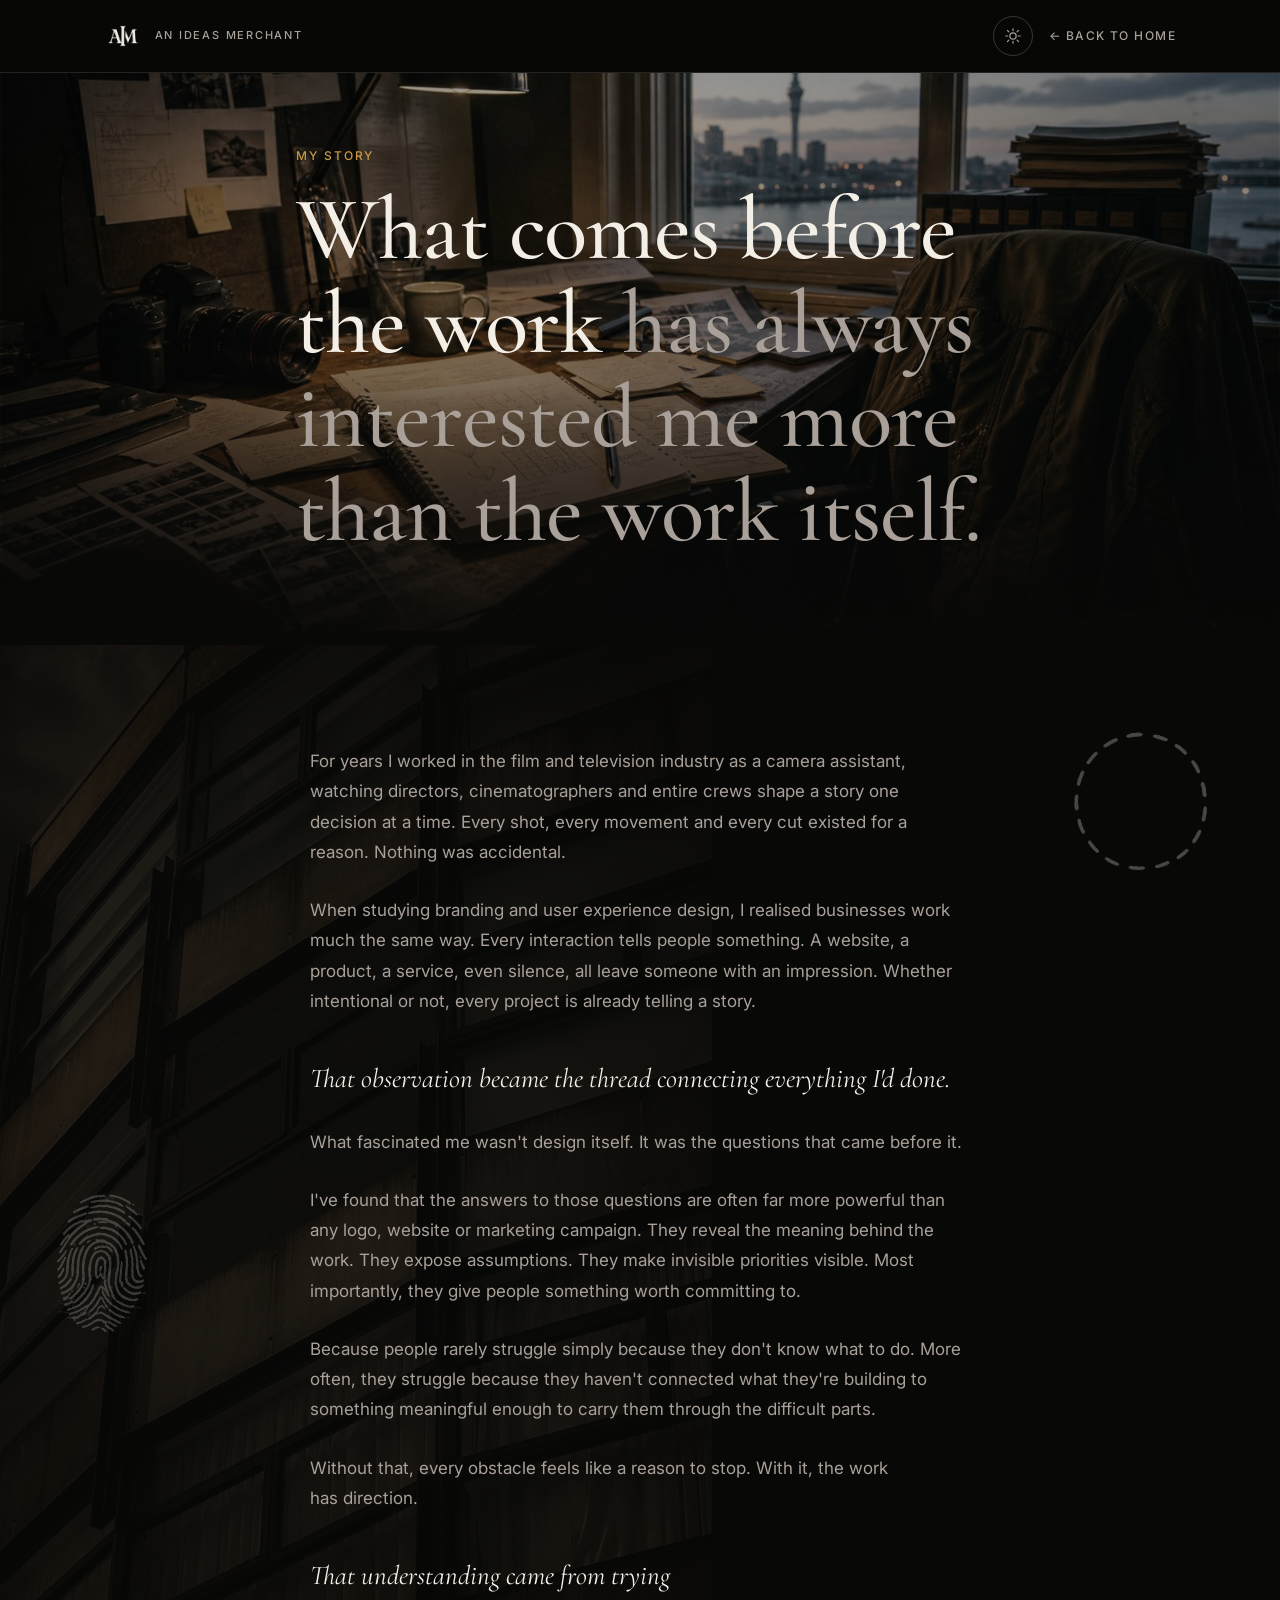
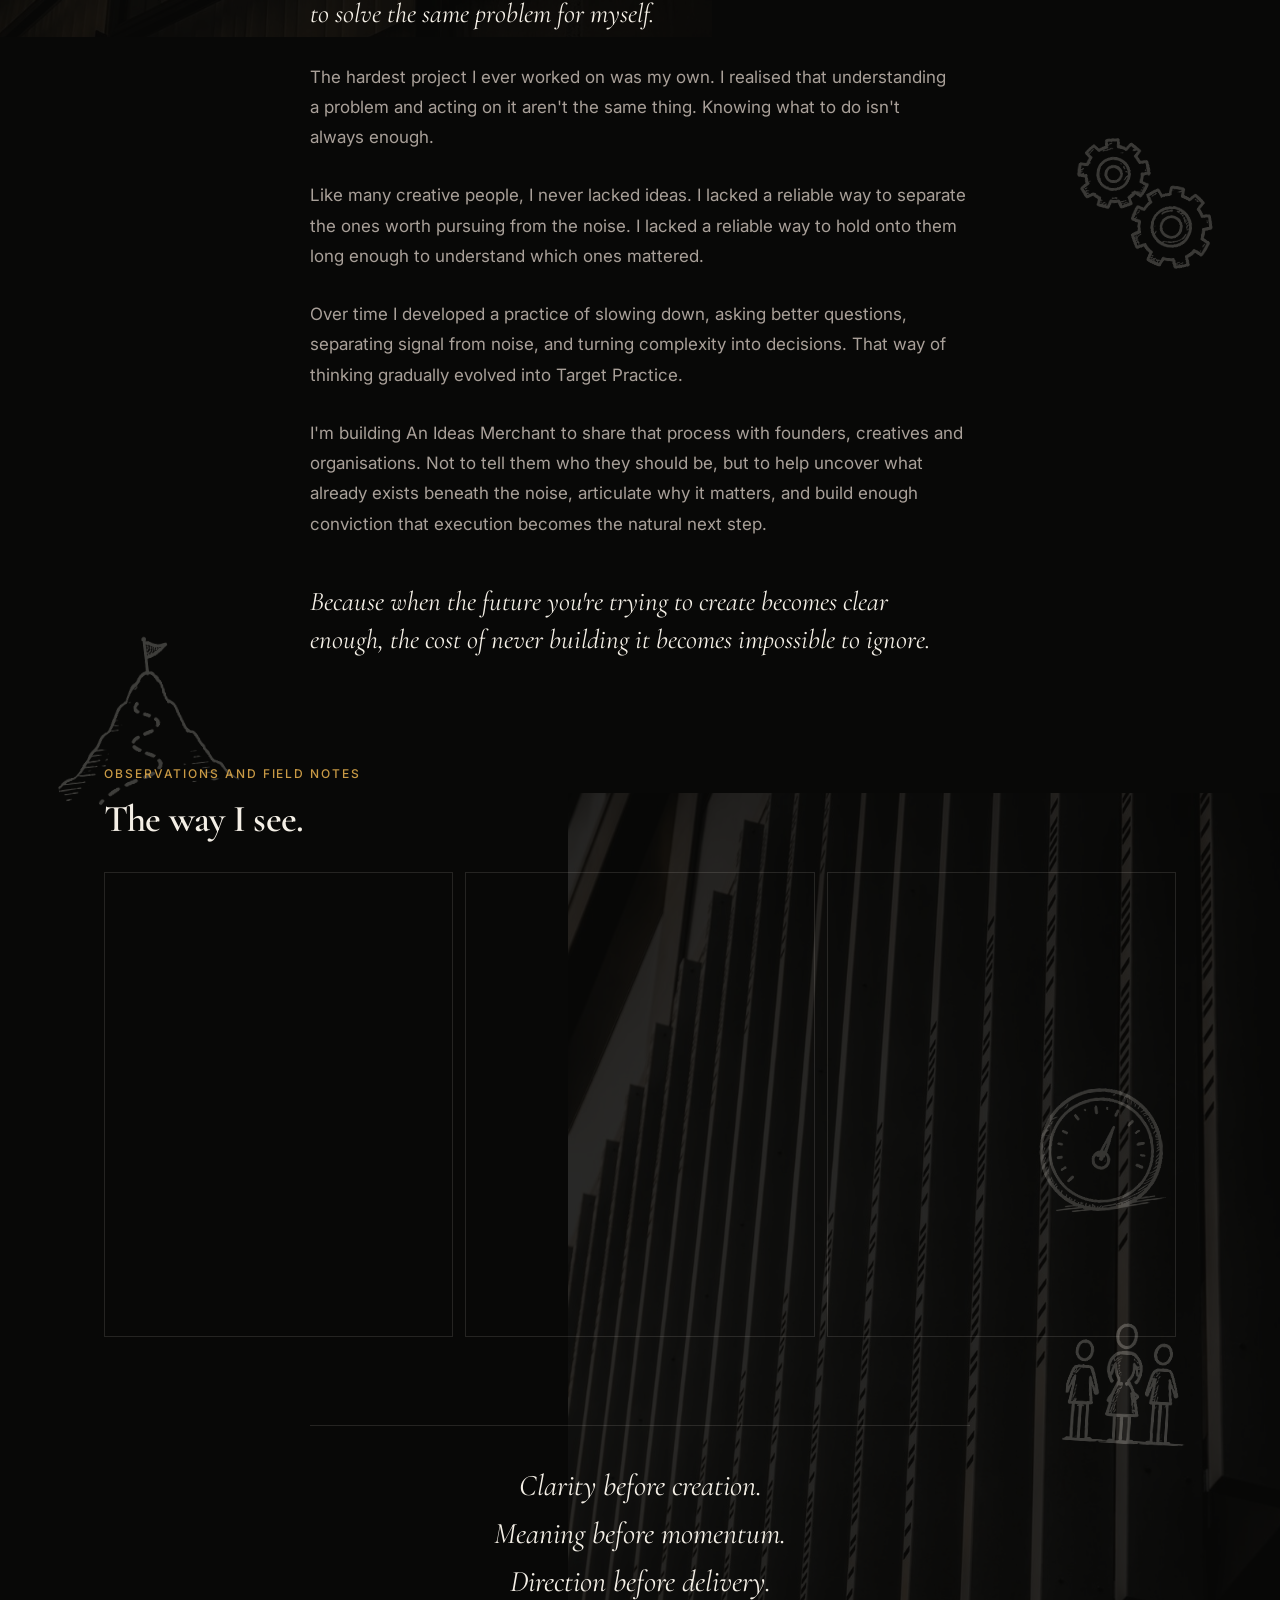
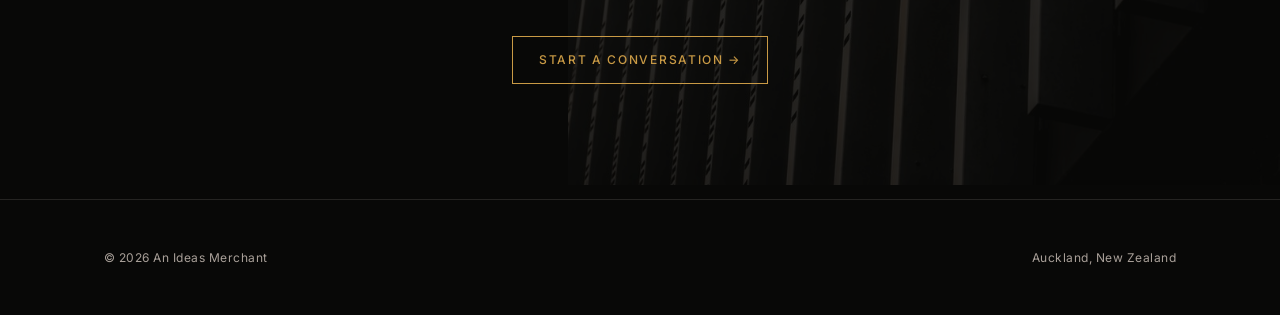
==== commit 9526d66f: "Add files via upload" ====
--- a/index.html
+++ b/index.html
@@ -12,669 +12,213 @@
     } catch (e) {}
   })();
 </script>
-<title>An Ideas Merchant · Clarity before creation</title>
-<link rel="icon" type="image/png" sizes="32x32" href="assets/favicon/favicon-32.png">
-<link rel="icon" type="image/png" sizes="48x48" href="assets/favicon/favicon-48.png">
-<link rel="icon" type="image/png" sizes="512x512" href="assets/favicon/favicon-512.png">
-<link rel="apple-touch-icon" href="assets/favicon/apple-touch-icon.png">
-<meta name="description" content="A creative direction practice that helps people understand what they're really building, why it matters, and what to do next.">
-<meta property="og:type" content="website">
+<title>My Story · An Ideas Merchant</title>
+<link rel="icon" type="image/png" sizes="32x32" href="../assets/favicon/favicon-32.png">
+<link rel="icon" type="image/png" sizes="48x48" href="../assets/favicon/favicon-48.png">
+<link rel="icon" type="image/png" sizes="512x512" href="../assets/favicon/favicon-512.png">
+<link rel="apple-touch-icon" href="../assets/favicon/apple-touch-icon.png">
+<meta name="description" content="Years of practice, a lifetime of curiosity. The story behind An Ideas Merchant.">
+<meta property="og:type" content="article">
 <meta property="og:site_name" content="An Ideas Merchant">
-<meta property="og:url" content="https://anideasmerchant.com/">
-<meta property="og:title" content="An Ideas Merchant · Clarity before creation">
-<meta property="og:description" content="A creative direction practice that helps people understand what they're really building, why it matters, and what to do next.">
+<meta property="og:url" content="https://anideasmerchant.com/story/">
+<meta property="og:title" content="My Story · An Ideas Merchant">
+<meta property="og:description" content="Years of practice, a lifetime of curiosity. The story behind An Ideas Merchant.">
 <meta property="og:image" content="https://anideasmerchant.com/assets/og/og-home.jpg">
 <meta property="og:image:width" content="1200">
 <meta property="og:image:height" content="630">
 <meta name="twitter:card" content="summary_large_image">
-<meta name="twitter:title" content="An Ideas Merchant · Clarity before creation">
-<meta name="twitter:description" content="A creative direction practice that helps people understand what they're really building, why it matters, and what to do next.">
+<meta name="twitter:title" content="My Story · An Ideas Merchant">
+<meta name="twitter:description" content="Years of practice, a lifetime of curiosity. The story behind An Ideas Merchant.">
 <meta name="twitter:image" content="https://anideasmerchant.com/assets/og/og-home.jpg">
-<link rel="stylesheet" href="styles.css">
+<link rel="stylesheet" href="../styles.css">
 <style>
-  /* ============================================================
-     An Ideas Merchant — website. Dark direction (cinema black).
-     Built on AIM design system tokens (styles.css). Page-level
-     layout only; colour + type come from the system.
-     ============================================================ */
-  :root {
-    --maxw: 1200px;
-    --gutter: clamp(22px, 5vw, 80px);
-    --section-y: clamp(80px, 11vw, 150px);
-  }
+  :root { --maxw: 1200px; --readw: 660px; --gutter: clamp(22px, 5vw, 80px); }
   * { box-sizing: border-box; }
   html { scroll-behavior: smooth; }
-  body {
-    background: var(--aim-black); color: var(--aim-ivory);
-    overflow-x: hidden; margin: 0;
-    font-family: var(--font-body);
-    -webkit-font-smoothing: antialiased;
-    -moz-osx-font-smoothing: grayscale;
-    text-rendering: optimizeLegibility;
-  }
+  body { background: var(--aim-black); color: var(--aim-ivory); margin: 0; overflow-x: hidden; font-family: var(--font-body); }
   a { color: inherit; text-decoration: none; }
   img { display: block; max-width: 100%; }
-  p { text-wrap: pretty; margin: 0; }
-
-  .display { font-family: var(--font-display); font-weight: 600; line-height: 1.04; letter-spacing: -0.02em; }
-  .kicker {
-    font-family: var(--font-body); font-weight: 500; font-size: 12px;
-    letter-spacing: var(--tracking-meta); text-transform: uppercase;
-    color: var(--aim-gold); margin: 0;
-  }
-  .meta-label {
-    font-family: var(--font-body); font-weight: 500; font-size: 11px;
-    letter-spacing: var(--tracking-meta); text-transform: uppercase;
-    color: var(--aim-muted); margin: 0;
-  }
-  .lede { font-size: clamp(17px, 1.5vw, 20px); line-height: 1.62; color: var(--aim-muted); }
+  p { margin: 0; text-wrap: pretty; }
   .wrap { max-width: var(--maxw); margin: 0 auto; padding-inline: var(--gutter); }
-  section { position: relative; }
-
-  /* ---- NAV ---- */
-  .nav {
-    position: sticky; top: 0; z-index: 60;
-    background: color-mix(in srgb, var(--aim-black) 82%, transparent);
-    backdrop-filter: saturate(120%) blur(12px);
-    border-bottom: 1px solid var(--aim-hairline-ivory);
-  }
-  .nav-inner {
-    max-width: var(--maxw); margin: 0 auto; padding: 16px var(--gutter);
-    display: flex; align-items: center; justify-content: space-between; gap: 24px;
-  }
+  .display { font-family: var(--font-display); font-weight: 500; line-height: 1.05; letter-spacing: -0.01em; }
+  .kicker { font-family: var(--font-body); font-weight: 500; font-size: 12px; letter-spacing: var(--tracking-meta); text-transform: uppercase; color: var(--aim-gold); margin: 0; }
+
+  /* nav */
+  .nav { position: sticky; top: 0; z-index: 60; background: color-mix(in srgb, var(--aim-black) 82%, transparent); backdrop-filter: saturate(120%) blur(12px); border-bottom: 1px solid var(--aim-hairline-ivory); }
+  .nav-inner { max-width: var(--maxw); margin: 0 auto; padding: 16px var(--gutter); display: flex; align-items: center; justify-content: space-between; gap: 24px; }
   .brand { display: flex; align-items: center; gap: 13px; }
-  .brand .mono-logo { height: 40px; width: auto; display: block; }
+  .brand .mono-logo { height: 38px; width: auto; display: block; }
   .brand .word { font-family: var(--font-body); font-weight: 500; font-size: 11px; letter-spacing: var(--tracking-meta); text-transform: uppercase; color: var(--aim-muted); }
-  .nav-links { display: flex; align-items: center; gap: 34px; }
-  .nav-links a {
-    font-family: var(--font-body); font-size: 12px; font-weight: 500;
-    letter-spacing: 0.12em; text-transform: uppercase; color: var(--aim-muted);
-    transition: color var(--dur) var(--ease-out);
-  }
-  .nav-links a:hover { color: var(--aim-ivory); }
-
-  .btn {
-    font-family: var(--font-body); font-size: 12px; font-weight: 500;
-    letter-spacing: 0.14em; text-transform: uppercase;
-    padding: 13px 26px; cursor: pointer; border: 1px solid transparent;
-    white-space: nowrap; display: inline-flex; align-items: center; gap: 10px;
-    transition: background var(--dur) var(--ease-out), color var(--dur) var(--ease-out), border-color var(--dur) var(--ease-out);
-  }
-  .btn .arw { transition: transform var(--dur) var(--ease-out); }
-  .btn:hover .arw { transform: translateX(4px); }
-  .btn-outline { border-color: var(--aim-gold); color: var(--aim-gold); }
-  .btn-outline:hover { background: var(--aim-gold); color: var(--aim-charcoal); }
-  .btn-solid { background: var(--aim-gold); color: var(--aim-charcoal); }
-  .btn-solid:hover { background: var(--aim-gold-light); }
-  .btn-ghost { border-color: var(--aim-hairline-ivory-strong); color: var(--aim-ivory); }
-  .btn-ghost:hover { border-color: var(--aim-ivory); }
-
-  /* ---- HERO ---- */
-  .hero { position: relative; min-height: min(92vh, 900px); display: flex; align-items: center; isolation: isolate; overflow: hidden; }
-  .hero-slides { position: absolute; inset: 0; z-index: -2; }
-  .hero-slides img {
-    position: absolute; inset: 0; width: 100%; height: 100%; object-fit: cover;
-    object-position: 70% 50%; opacity: 0; transition: opacity 1600ms var(--ease-inout);
-    filter: saturate(0.9) contrast(1.02);
-  }
-  .hero-slides img.on { opacity: 1; }
-  .hero::after {
-    content: ""; position: absolute; inset: 0; z-index: -1;
-    background:
-      linear-gradient(90deg, rgba(8,8,7,0.97) 0%, rgba(8,8,7,0.86) 34%, rgba(8,8,7,0.42) 66%, rgba(8,8,7,0.15) 100%),
-      linear-gradient(0deg, rgba(8,8,7,0.65) 0%, rgba(8,8,7,0) 40%);
-  }
-  .hero-inner { width: 100%; padding-block: clamp(90px, 14vw, 140px); }
-  .hero .eyebrow { margin-bottom: 26px; }
-  .hero-wordmark { margin: 0; }
-  .hero-wordmark img { width: clamp(230px, 42vw, 470px); height: auto; display: block; }
-  .hero-sub { margin: 30px 0 0; max-width: 44ch; }
-  .hero-actions { margin-top: 44px; display: flex; gap: 16px; flex-wrap: wrap; align-items: center; }
-  .hero-progress { position: absolute; left: var(--gutter); bottom: 34px; z-index: 2; display: flex; gap: 8px; }
-  .hero-progress button { -webkit-appearance: none; appearance: none; border: 0; padding: 12px 0 0; margin: -12px 0 0; background: transparent; cursor: pointer; display: block; }
-  .hero-progress button span { display: block; width: 34px; height: 2px; background: var(--aim-hairline-ivory-strong); transition: background var(--dur) var(--ease-out); }
-  .hero-progress button.on span { background: var(--aim-gold); }
-  .hero-progress button:hover span { background: var(--aim-ivory); }
-  .hero-progress button.on:hover span { background: var(--aim-gold); }
-
-  /* ---- generic section head ---- */
-  .sec-head h2 { font-size: clamp(34px, 5vw, 60px); margin: 16px 0 0; }
-  .rule { height: 1px; background: var(--aim-hairline-ivory); border: 0; margin: 0; }
-
-  /* ---- THE PROBLEM ---- */
-  .problem { padding-block: var(--section-y); background: var(--aim-charcoal); }
-  .problem-grid { display: grid; grid-template-columns: 1.1fr 0.9fr; gap: clamp(36px, 6vw, 100px); align-items: start; }
-  .problem h2 { font-size: clamp(30px, 4.2vw, 52px); margin: 18px 0 0; max-width: 20ch; line-height: 1.08; letter-spacing: -0.024em; text-wrap: balance; }
-  .problem h2 .soft { color: var(--aim-muted); }
-  .problem-body p { font-size: clamp(16px, 1.2vw, 18px); line-height: 1.72; color: var(--aim-muted); margin: 0 0 20px; }
-  .problem-body p:last-child { margin-bottom: 0; }
-  .problem-body .turn { color: var(--aim-ivory); font-family: var(--font-display); font-style: italic; font-size: clamp(20px, 2vw, 26px); line-height: 1.4; }
-
-  /* ---- THE PROCESS ---- */
-  .process { padding-block: var(--section-y); }
-  .process-top { display: grid; grid-template-columns: 1fr 1fr; gap: clamp(32px, 5vw, 80px); align-items: center; }
-  .process-figure { aspect-ratio: 16/10; overflow: hidden; border: 1px solid var(--aim-hairline-ivory); }
-  .process-figure img { width: 100%; height: 100%; object-fit: cover; filter: saturate(0.9); }
-  .process h2 { font-size: clamp(40px, 6vw, 80px); margin: 16px 0 0; line-height: 1.0; letter-spacing: -0.03em; }
-  .process-intro p { color: var(--aim-muted); font-size: clamp(16px, 1.25vw, 18px); line-height: 1.72; margin: 22px 0 0; max-width: 46ch; }
-
-  .framework-label { margin: clamp(56px, 8vw, 96px) 0 8px; }
-  .steps { border-top: 1px solid var(--aim-hairline-ivory); }
-  .step { border-bottom: 1px solid var(--aim-hairline-ivory); }
-  .step-head {
-    width: 100%; background: none; border: 0; cursor: pointer; color: inherit;
-    display: grid; grid-template-columns: 64px 1fr 32px; align-items: center; gap: clamp(16px, 3vw, 40px);
-    padding: clamp(26px, 3vw, 38px) 0; text-align: left; font: inherit;
-  }
-  .step-num { font-family: var(--font-display); font-size: clamp(20px, 2vw, 26px); color: var(--aim-gold); }
-  .step-title { font-family: var(--font-display); font-weight: 600; font-size: clamp(23px, 2.6vw, 33px); line-height: 1.08; letter-spacing: -0.02em; }
-  .step-title .role { display: block; font-family: var(--font-body); font-size: 11px; font-weight: 500; letter-spacing: var(--tracking-meta); text-transform: uppercase; color: var(--aim-muted); margin-top: 8px; }
-  .step-toggle { position: relative; width: 20px; height: 20px; justify-self: end; }
-  .step-toggle::before, .step-toggle::after { content: ""; position: absolute; background: var(--aim-gold); transition: opacity var(--dur) var(--ease-out), transform var(--dur) var(--ease-out); }
-  .step-toggle::before { left: 0; top: 9px; width: 20px; height: 2px; }
-  .step-toggle::after { left: 9px; top: 0; width: 2px; height: 20px; }
-  .step[aria-expanded="true"] .step-toggle::after { opacity: 0; transform: scaleY(0); }
-  .step-panel { overflow: hidden; max-height: 0; transition: max-height var(--dur-slow) var(--ease-inout); }
-  .step-panel-inner {
-    display: grid; grid-template-columns: 1.05fr 0.95fr; gap: clamp(28px, 5vw, 64px);
-    align-items: center; padding: 0 0 clamp(36px, 4vw, 52px) 0;
-  }
-  .step-panel-inner .txt { padding-left: clamp(0px, calc(64px + 3vw), 104px); }
-  .step-desc { color: var(--aim-muted); font-size: clamp(16px, 1.2vw, 18px); line-height: 1.74; margin: 0; max-width: 52ch; }
-  .step-output { margin-top: 26px; display: inline-flex; align-items: baseline; gap: 12px; padding-top: 20px; border-top: 1px solid var(--aim-hairline-ivory); }
-  .step-output .arrow { color: var(--aim-gold); }
-  .step-output .lbl { font-size: 11px; letter-spacing: var(--tracking-meta); text-transform: uppercase; color: var(--aim-muted); }
-  .step-output .val { font-family: var(--font-display); font-style: italic; font-size: clamp(18px, 1.8vw, 22px); color: var(--aim-ivory); }
-  .step-figure { aspect-ratio: 16/11; overflow: hidden; border: 1px solid var(--aim-hairline-ivory); }
-  .step-figure img { width: 100%; height: 100%; object-fit: cover; filter: saturate(0.9); }
-
-  /* ---- CASE STUDY ---- */
-  .case { position: relative; min-height: clamp(520px, 72vh, 720px); display: grid; grid-template-columns: 1fr 1fr; isolation: isolate; }
-  .case-media { position: relative; overflow: hidden; }
-  .case-media img { position: absolute; inset: 0; width: 100%; height: 100%; object-fit: cover; filter: saturate(0.88); }
-  .case-media::after { content: ""; position: absolute; inset: 0; background: linear-gradient(90deg, rgba(8,8,7,0) 55%, var(--aim-black) 100%); }
-  .case-body { background: var(--aim-black); display: flex; align-items: center; padding: clamp(48px, 8vw, 110px) var(--gutter); }
-  .case-body-inner { max-width: 46ch; }
-  .case h2 { font-size: clamp(32px, 4.2vw, 54px); margin: 18px 0 0; line-height: 1.02; letter-spacing: -0.028em; }
-  .case .sub { margin: 14px 0 0; font-family: var(--font-display); font-style: italic; font-size: clamp(20px, 2.2vw, 28px); color: var(--aim-gold); }
-  .case p.body { margin: 26px 0 0; color: var(--aim-muted); font-size: clamp(16px, 1.25vw, 18px); line-height: 1.72; }
-  .case .btn { margin-top: 38px; }
-
-  /* ---- ABOUT ---- */
-  .about { padding-block: var(--section-y); background: var(--aim-charcoal); }
-  .about-grid { display: grid; grid-template-columns: 0.82fr 1.18fr; gap: clamp(36px, 6vw, 90px); align-items: center; }
-  .about-figure { aspect-ratio: 2/3; overflow: hidden; border: 1px solid var(--aim-hairline-ivory); }
-  .about-figure img { width: 100%; height: 100%; object-fit: cover; filter: saturate(0.86) contrast(1.03); }
-  .about h2 { font-size: clamp(32px, 4.4vw, 56px); margin: 16px 0 0; max-width: 15ch; line-height: 1.03; letter-spacing: -0.028em; }
-  .about p.bio { color: var(--aim-muted); line-height: 1.74; font-size: clamp(16px, 1.25vw, 18px); margin: 28px 0 0; max-width: 52ch; }
-  .about .about-cta { margin-top: 34px; }
-  .about-frames { margin-top: clamp(48px, 7vw, 84px); }
-  .about-frames .fh { display: flex; align-items: baseline; justify-content: space-between; gap: 16px; margin-bottom: 20px; flex-wrap: wrap; }
-  .frames-grid { display: grid; grid-template-columns: repeat(3, 1fr); gap: 14px; }
-  .frames-grid figure { margin: 0; aspect-ratio: 3/4; overflow: hidden; border: 1px solid var(--aim-hairline-ivory); }
-  .frames-grid img { width: 100%; height: 100%; object-fit: cover; filter: saturate(0.88); transition: transform 700ms var(--ease-out); }
-  .frames-grid figure:hover img { transform: scale(1.045); }
-
-  /* ---- CONTACT ---- */
-  .contact { position: relative; min-height: clamp(520px, 72vh, 700px); display: flex; align-items: center; isolation: isolate; overflow: hidden; background: var(--aim-black); }
-  .contact::before { content: ""; position: absolute; inset: 0; z-index: 0; background: var(--aim-black); }
-  .contact-body { position: relative; z-index: 2; display: flex; align-items: center; padding: clamp(56px, 8vw, 120px) var(--gutter); }
-  /* align contact copy to the same left edge as the centered .wrap blocks. */
-  @media (min-width: 941px) {
-    .contact { padding-left: max(var(--gutter), calc((100% - var(--maxw)) / 2 + var(--gutter))); }
-    .contact-body { padding-left: 0; }
-    .contact .contact-media img { left: max(400px, calc(var(--cl) + 164px)); max-width: 1700px; }
-  }
-  .contact-body-inner { max-width: 360px; }
-  .contact h2 { font-size: clamp(30px, 3.2vw, 44px); margin: 16px 0 0; line-height: 1.02; letter-spacing: -0.03em; }
-  .contact .intro { margin: 22px 0 0; color: var(--aim-muted); font-size: clamp(15px, 1.15vw, 17px); line-height: 1.65; max-width: 32ch; }
-  .contact-list { margin: 40px 0 0; display: grid; gap: 20px; }
-  .contact-row { display: flex; align-items: baseline; gap: 16px; }
-  .contact-row .rk { font-size: 11px; letter-spacing: var(--tracking-meta); text-transform: uppercase; color: var(--aim-muted); min-width: 76px; }
-  .contact-row a, .contact-row span.v { font-family: var(--font-display); font-size: clamp(16px, 1.5vw, 19px); color: var(--aim-ivory); transition: color var(--dur) var(--ease-out); }
-  .contact-row a:hover { color: var(--aim-gold); }
-  .contact-media { position: absolute; inset: 0; z-index: 0; overflow: hidden; --cl: max(var(--gutter), calc((100% - var(--maxw)) / 2 + var(--gutter))); -webkit-mask-image: linear-gradient(90deg, transparent calc(var(--cl) + 380px), #000 calc(var(--cl) + 620px)); mask-image: linear-gradient(90deg, transparent calc(var(--cl) + 380px), #000 calc(var(--cl) + 620px)); }
-  .contact-media img { position: absolute; inset: 0; width: 100%; height: 100%; object-fit: cover; filter: saturate(0.9); }
-
-  /* ---- FOOTER ---- */
-  .footer { padding: clamp(52px,7vw,88px) 0 48px; background: var(--aim-black); border-top: 1px solid var(--aim-hairline-ivory); }
-  .footer-top { display: flex; justify-content: space-between; gap: 44px; flex-wrap: wrap; align-items: flex-start; }
-  .footer-brand .brand { margin-bottom: 16px; }
-  .footer-brand p { max-width: 34ch; color: var(--aim-muted); line-height: 1.66; font-size: 14px; }
-  .footer-cols { display: flex; gap: clamp(40px, 7vw, 88px); flex-wrap: wrap; }
-  .footer-col h4 { font-family: var(--font-body); font-size: 11px; letter-spacing: var(--tracking-meta); text-transform: uppercase; color: var(--aim-muted); margin: 0 0 16px; font-weight: 500; }
-  .footer-col a { display: block; font-size: 14px; color: var(--aim-ivory); margin-bottom: 12px; transition: color var(--dur) var(--ease-out); }
-  .footer-col a:hover { color: var(--aim-gold); }
-  .footer-line { margin-top: clamp(48px,6vw,72px); padding-top: 24px; border-top: 1px solid var(--aim-hairline-ivory); display: flex; justify-content: space-between; gap: 16px; flex-wrap: wrap; }
+  .back { font-size: 12px; font-weight: 500; letter-spacing: 0.12em; text-transform: uppercase; color: var(--aim-muted); display: inline-flex; align-items: center; gap: 10px; transition: color var(--dur) var(--ease-out); }
+  .back:hover { color: var(--aim-ivory); }
+
+  /* header */
+  .hd { position: relative; min-height: clamp(420px, 62vh, 620px); display: flex; align-items: flex-end; isolation: isolate; overflow: hidden; }
+  .hd img { position: absolute; inset: 0; width: 100%; height: 100%; object-fit: cover; z-index: -2; filter: saturate(0.88); }
+  .hd::after { content: ""; position: absolute; inset: 0; z-index: -1; background: linear-gradient(0deg, rgba(8,8,7,0.96) 0%, rgba(8,8,7,0.5) 45%, rgba(8,8,7,0.35) 100%); }
+  .hd-inner { padding-block: clamp(40px, 6vw, 72px); }
+  .hd h1 { font-size: clamp(44px, 7vw, 96px); margin: 18px 0 0; max-width: 16ch; color: var(--aim-ivory); }
+  .hd h1 .soft { color: var(--aim-muted); }
+
+  /* article */
+  .article { padding-block: clamp(64px, 9vw, 120px); }
+  .lead { max-width: var(--readw); margin: 0 auto; font-family: var(--font-display); font-style: italic; font-size: clamp(24px, 3vw, 34px); line-height: 1.34; color: var(--aim-ivory); }
+  .prose { max-width: var(--readw); margin: 0 auto; }
+  .prose p { font-size: clamp(17px, 1.3vw, 19px); line-height: 1.78; color: var(--aim-muted); margin: 28px 0 0; }
+  .prose p.turn { color: var(--aim-ivory); font-family: var(--font-display); font-style: italic; font-size: clamp(21px, 2.2vw, 27px); line-height: 1.42; margin-top: 44px; }
+  .prose p:first-child { margin-top: 0; }
+
+  .figure { margin: clamp(56px, 8vw, 96px) auto; max-width: 860px; }
+  .frame-pair { display: grid; grid-template-columns: 1fr 1fr; gap: 12px; }
+  .figure .frame { aspect-ratio: 3/4; overflow: hidden; border: 1px solid var(--aim-hairline-ivory); }
+  .figure img { width: 100%; height: 100%; object-fit: cover; filter: saturate(0.88); }
+  .figure figcaption { margin-top: 14px; font-size: 11px; letter-spacing: var(--tracking-meta); text-transform: uppercase; color: var(--aim-muted); }
+
+  .end { max-width: var(--readw); margin: clamp(56px,8vw,88px) auto 0; padding-top: 36px; border-top: 1px solid var(--aim-hairline-ivory); text-align: center; }  .end .sign { font-family: var(--font-display); font-style: italic; font-size: clamp(22px, 2.4vw, 30px); color: var(--aim-ivory); }
+  .btn { font-family: var(--font-body); font-size: 12px; font-weight: 500; letter-spacing: 0.14em; text-transform: uppercase; padding: 13px 26px; cursor: pointer; border: 1px solid var(--aim-gold); color: var(--aim-gold); display: inline-flex; align-items: center; gap: 10px; margin-top: 30px; transition: background var(--dur) var(--ease-out), color var(--dur) var(--ease-out); }
+  .btn:hover { background: var(--aim-gold); color: var(--aim-charcoal); }
+
+  .footer { padding: 48px 0; border-top: 1px solid var(--aim-hairline-ivory); }
+  .footer-line { display: flex; justify-content: space-between; gap: 16px; flex-wrap: wrap; }
   .footer-line span { font-size: 12px; color: var(--aim-muted); letter-spacing: 0.04em; }
 
-  /* ---- reveal ---- */
-  .reveal { opacity: 0; transform: translateY(20px); transition: opacity 800ms var(--ease-out), transform 800ms var(--ease-out); }
-  .reveal.in { opacity: 1; transform: none; }
-  @media (prefers-reduced-motion: reduce) { .reveal { opacity: 1; transform: none; transition: none; } }
-
-  /* ---- framework diagrams: hand-drawn journal glyphs, themeable ink ---- */
-  .figure-diagram { border: 0; background: none; aspect-ratio: 5/4;
-    display: flex; align-items: center; justify-content: center; padding: clamp(10px, 2.6vw, 40px); }
-  .diagram { width: 100%; height: 100%; background-color: var(--aim-ivory);
-    -webkit-mask-repeat: no-repeat; mask-repeat: no-repeat;
-    -webkit-mask-position: center; mask-position: center;
-    -webkit-mask-size: contain; mask-size: contain; }
-
   /* ---- theme toggle ---- */
+  .nav-right { display: flex; align-items: center; gap: 16px; }
   .theme-toggle { background: none; border: 1px solid var(--aim-hairline-ivory-strong); color: var(--aim-muted);
     width: 40px; height: 40px; border-radius: 50%; cursor: pointer; display: inline-flex; align-items: center;
     justify-content: center; flex: none; transition: color var(--dur) var(--ease-out), border-color var(--dur) var(--ease-out); }
   .theme-toggle:hover { color: var(--aim-ivory); border-color: var(--aim-ivory); }
   .theme-toggle svg { width: 18px; height: 18px; display: block; }
-  .theme-toggle .i-moon { display: none; }
-  .theme-toggle .i-sun { display: block; }
-  [data-theme="light"] .theme-toggle .i-moon { display: block; }
-  [data-theme="light"] .theme-toggle .i-sun { display: none; }
-  .nav-right { display: flex; align-items: center; gap: 16px; }
-
-  /* ============================================================
-     LIGHT THEME — premium paper. Flips raw tokens; the hero stays
-     cinematic (dark) because it is photographic.
-     ============================================================ */
+  .theme-toggle .i-moon { display: none; } .theme-toggle .i-sun { display: block; }
+  [data-theme="light"] .theme-toggle .i-moon { display: block; } [data-theme="light"] .theme-toggle .i-sun { display: none; }
+
+  /* ---- LIGHT THEME: premium paper; the header stays cinematic ---- */
   html { transition: background-color var(--dur-slow) var(--ease-out); }
   [data-theme="light"] {
-    --aim-black:      #F4EFE6;
-    --aim-charcoal:   #E9E0D1;
-    --aim-surface:    #E6DCCB;
-    --aim-muted:      #6D6258;
-    --aim-ivory:      #14120F;
-    --aim-gold:       #9A6B28;
-    --aim-gold-light: #C99A45;
-    --aim-hairline-ivory:        rgba(17,16,14,0.13);
-    --aim-hairline-ivory-strong: rgba(17,16,14,0.24);
+    --aim-black: #F4EFE6; --aim-charcoal: #E9E0D1; --aim-surface: #E6DCCB;
+    --aim-muted: #6D6258; --aim-ivory: #14120F; --aim-gold: #9A6B28; --aim-gold-light: #C99A45;
+    --aim-hairline-ivory: rgba(17,16,14,0.13); --aim-hairline-ivory-strong: rgba(17,16,14,0.24);
   }
-  /* keep the hero cinematic dark in light mode */
-  [data-theme="light"] .hero {
-    --aim-black:      #080807;
-    --aim-charcoal:   #11100E;
-    --aim-muted:      #A9A099;
-    --aim-ivory:      #F4EFE6;
-    --aim-gold:       #C99A45;
-    --aim-gold-light: #E2BE72;
-    --aim-hairline-ivory:        rgba(244,239,230,0.12);
-    --aim-hairline-ivory-strong: rgba(244,239,230,0.20);
+  [data-theme="light"] .hd {
+    --aim-black: #080807; --aim-muted: #A9A099; --aim-ivory: #F4EFE6; --aim-gold: #C99A45;
+    --aim-hairline-ivory: rgba(244,239,230,0.12); --aim-hairline-ivory-strong: rgba(244,239,230,0.20);
   }
-  /* logos are ivory PNGs — flip to ink where they sit on paper */
-  [data-theme="light"] .nav .mono-logo,
-  [data-theme="light"] .footer .mono-logo { filter: invert(1) grayscale(1) brightness(0.16); }
-  /* faint background glyph watermarks — flip ivory line-art to ink */
-  [data-theme="light"] .glyph { filter: invert(1); }
-
-  /* ---- responsive ---- */
-  @media (max-width: 940px) {
-    .nav-links { display: none; }
-    .hero-slides img { object-position: 50% 38%; }
-    .problem-grid, .process-top, .step-panel-inner, .about-grid { grid-template-columns: 1fr; }
-    .step-panel-inner .txt { padding-left: 0; }
-    .case { grid-template-columns: 1fr; }
-    .case-media { min-height: 340px; order: -1; }
-    .case-media::after { background: linear-gradient(0deg, var(--aim-black) 0%, rgba(8,8,7,0) 55%); }
-    .contact { flex-direction: column; min-height: auto; }
-    .contact-media { position: relative; inset: auto; height: clamp(280px, 55vw, 380px); -webkit-mask-image: none; mask-image: none; }
-    .about-figure { aspect-ratio: 4/5; }
-    .about-figure img { filter: saturate(0.92) contrast(1.05) brightness(1.12); }
-    .frames-grid { grid-template-columns: 1fr 1fr; }
-  }
-  @media (max-width: 560px) {
-    .step-head { grid-template-columns: 40px 1fr 24px; gap: 14px; }
-    .contact-row { flex-direction: column; gap: 4px; }
-    .frames-grid { grid-template-columns: 1fr; }
-  }
-  /* ---- typographic rag: intentional measure + balanced line endings ---- */
-  h1, h2, h3 { text-wrap: balance; }
-  .hero-sub { max-width: 37ch; }
-  .problem-body p { max-width: 43ch; }
-  .process-intro p { max-width: 43ch; }
-  .step-desc { max-width: 50ch; }
-  .case p.body { max-width: 39ch; }
-  .case-body-inner { max-width: 40ch; }
-  .about p.bio { max-width: 46ch; }
-  .contact .intro { max-width: 36ch; }
-  .lede, .hero-sub, .problem-body p, .problem-body .turn, .process-intro p,
-  .step-desc, .case p.body, .case .sub, .about p.bio, .contact .intro { text-wrap: balance; }
-  /* body copy: prevent single-word orphans/widows (balance is only for headings + the turn line) */
-  .problem-body p { text-wrap: pretty; }
-  .problem-body .turn { text-wrap: balance; }
-
-  /* ---- field-note glyphs: hand-drawn chalk diagrams peppered behind sections ---- */
-  .problem, .process, .about, .contact { position: relative; overflow: hidden; }
-  .problem > .wrap, .process > .wrap, .about > .wrap, .contact > .wrap { position: relative; z-index: 1; }
-  .glyph { position: absolute; z-index: 0; pointer-events: none; background-repeat: no-repeat; background-position: center; background-size: contain; opacity: 0.28; filter: brightness(1.05); }
-  .glyph.d-container  { aspect-ratio: 205/200; background-image: url('assets/glyphs/bg-cylinder.png'); }
-  .glyph.d-bridge     { aspect-ratio: 420/185; background-image: url('assets/glyphs/bg-bridge.png'); }
-  .glyph.d-tension    { aspect-ratio: 151/154; background-image: url('assets/glyphs/t-tension.png'); }
-  .glyph.d-diagnosis  { aspect-ratio: 246/220; background-image: url('assets/glyphs/t-diagnosis.png'); }
-  .glyph.d-scope      { aspect-ratio: 269/179; background-image: url('assets/glyphs/t-scope.png'); }
-  .glyph.d-narrative  { aspect-ratio: 235/210; background-image: url('assets/glyphs/s4-narrative.png'); }
-  .glyph.d-pressure   { aspect-ratio: 208/195; background-image: url('assets/glyphs/bg-gauge.png'); }
-  .glyph.d-focus      { aspect-ratio: 195/200; background-image: url('assets/glyphs/bg-focus.png'); }
-  .glyph.d-cost       { aspect-ratio: 275/217; background-image: url('assets/glyphs/t-cost.png'); }
-  .glyph.d-delay      { aspect-ratio: 214/190; background-image: url('assets/glyphs/bg-mountain.png'); }
-  .glyph.d-gap        { aspect-ratio: 293/182; background-image: url('assets/glyphs/t-gap.png'); }
-  .glyph.d-hidden     { aspect-ratio: 195/205; background-image: url('assets/glyphs/bg-iceberg.png'); }
-  .glyph.d-identity   { aspect-ratio: 298/195; background-image: url('assets/glyphs/t-identity.png'); }
-  .glyph.d-empathy    { aspect-ratio: 246/184; background-image: url('assets/glyphs/t-empathy.png'); }
-  .glyph.d-assume     { aspect-ratio: 230/189; background-image: url('assets/glyphs/t-assume.png'); }
-  .glyph.d-remove     { aspect-ratio: 314/122; background-image: url('assets/glyphs/t-remove.png'); }
-  .glyph.d-filter     { aspect-ratio: 258/173; background-image: url('assets/glyphs/t-filter.png'); }
-  .glyph.d-diagnostic { aspect-ratio: 296/177; background-image: url('assets/glyphs/t-diagnostic.png'); }
-  @media (max-width: 1100px) { .glyph { display: none; } }
+  [data-theme="light"] .nav .mono-logo, [data-theme="light"] .footer .mono-logo { filter: invert(1) grayscale(1) brightness(0.16); }
+  [data-theme="light"] .g, [data-theme="light"] .story-bg { filter: invert(1); }
+
+  .gallery { max-width: var(--maxw); margin: clamp(64px,9vw,104px) auto 0; }
+  .gallery-head { display: flex; align-items: baseline; justify-content: space-between; gap: 16px; flex-wrap: wrap; margin-bottom: 22px; }
+  .gallery-head h2 { font-family: var(--font-display); font-weight: 600; font-size: clamp(26px, 3vw, 38px); letter-spacing: -0.02em; margin: 6px 0 0; }
+  .gallery-grid { display: grid; grid-template-columns: repeat(3, 1fr); gap: 12px; }
+  .gallery-grid figure { margin: 0; aspect-ratio: 3/4; overflow: hidden; border: 1px solid var(--aim-hairline-ivory); }
+  .gallery-grid img { width: 100%; height: 100%; object-fit: cover; filter: saturate(0.88); transition: transform 700ms var(--ease-out); }
+  .gallery-grid figure:hover img { transform: scale(1.045); }
+  @media (max-width: 640px) { .gallery-grid { grid-template-columns: 1fr 1fr; } }
+  @media (max-width: 460px) { .gallery-grid { grid-template-columns: 1fr; } }
+
+  .reveal { opacity: 0; transform: translateY(18px); transition: opacity 800ms var(--ease-out), transform 800ms var(--ease-out); }
+  .reveal.in { opacity: 1; transform: none; }
+  @media (prefers-reduced-motion: reduce) { .reveal { opacity: 1; transform: none; transition: none; } }
+
+  /* typographic rag */
+  .hd h1, .gallery-head h2 { text-wrap: balance; }
+  .lead, .prose p.turn { text-wrap: balance; }
+
+  /* field-note glyphs: hand-drawn chalk diagrams peppered through the story */
+  .article { position: relative; overflow: hidden; }
+  .article > .wrap, .article > .figure, .article > .gallery, .article > .end { position: relative; z-index: 1; }
+  .g { position: absolute; z-index: 0; pointer-events: none; background: no-repeat center / contain; opacity: 0.26; filter: brightness(1.05); }
+  @media (max-width: 1100px) { .g { display: none; } }
+
+  /* middle story images as faint background, copy flows over top */
+  .story-mid { position: relative; }
+  .story-mid > *:not(.story-bg) { position: relative; z-index: 1; }
+  .story-bg { position: absolute; z-index: 0; pointer-events: none; background-repeat: no-repeat; background-position: center; background-size: cover; opacity: 0.13; filter: grayscale(0.15); }
+  .story-bg-a { width: 62%; aspect-ratio: 3/4; max-height: 60%; top: -4%; left: -6%; background-image: url('../uploads/8816.jpeg'); }
+  .story-bg-b { width: 62%; aspect-ratio: 3/4; max-height: 60%; bottom: -4%; right: -6%; background-image: url('../uploads/8807.jpeg'); }
+  @media (max-width: 760px) { .story-bg { display: none; } }
 </style>
 </head>
 <body>
 
-<template id="__bundler_thumbnail" data-bg-color="#0b0b0a">
-  <svg viewBox="0 0 1200 800" xmlns="http://www.w3.org/2000/svg">
-    <rect width="1200" height="800" fill="#0b0b0a"/>
-    <g fill="none" stroke="#c9a227" stroke-width="6">
-      <circle cx="600" cy="360" r="150"/>
-      <circle cx="600" cy="360" r="98"/>
-      <circle cx="600" cy="360" r="46"/>
-    </g>
-    <circle cx="600" cy="360" r="12" fill="#c9a227"/>
-    <text x="600" y="600" text-anchor="middle" fill="#f4efe6" font-family="Georgia, serif" font-size="58" font-style="italic">An Ideas Merchant</text>
-  </svg>
-</template>
-
-<!-- ====================== NAV ====================== -->
 <header class="nav">
   <nav class="nav-inner" aria-label="Primary">
-    <a class="brand" href="./" aria-label="An Ideas Merchant, home">
-      <img class="mono-logo" src="assets/logos/aim-monogram-ivory.png" alt="AIM">
+    <a class="brand" href="../" aria-label="An Ideas Merchant, home">
+      <img class="mono-logo" src="../assets/logos/aim-monogram-ivory.png" alt="AIM">
       <span class="word">An Ideas Merchant</span>
     </a>
     <div class="nav-right">
-      <div class="nav-links">
-        <a href="case-study/">Case Study</a>
-        <a href="story/">About</a>
-      </div>
       <button class="theme-toggle" type="button" aria-label="Toggle light and dark theme" title="Toggle theme">
         <svg class="i-sun" viewBox="0 0 24 24" fill="none" stroke="currentColor" stroke-width="1.6" stroke-linecap="round"><circle cx="12" cy="12" r="4.2"></circle><path d="M12 2.4v2.6M12 19v2.6M4.6 4.6l1.9 1.9M17.5 17.5l1.9 1.9M2.4 12h2.6M19 12h2.6M4.6 19.4l1.9-1.9M17.5 6.5l1.9-1.9"></path></svg>
         <svg class="i-moon" viewBox="0 0 24 24" fill="currentColor"><path d="M20 14.5A8 8 0 0 1 9.5 4a8 8 0 1 0 10.5 10.5z"></path></svg>
       </button>
-      <a class="btn btn-outline" href="#contact">Contact</a>
+      <a class="back" href="../">&larr; Back to home</a>
     </div>
   </nav>
 </header>
 
-<main id="top">
-
-  <!-- ====================== HERO ====================== -->
-  <section class="hero">
-    <div class="hero-slides" aria-hidden="true">
-      <img class="on" src="uploads/aim-home-landing-light-container.jpg" alt="">
-      <img src="uploads/target-practice-overview-calibration-wall-v2.jpg" alt="">
-      <img src="uploads/target-practice-01-origin-script-shot-list-v3.jpg" alt="">
-      <img src="uploads/target-practice-02-identity-casting-wall-v3.jpg" alt="">
-      <img src="uploads/target-practice-03-audience-truth-listening-room.jpg" alt="">
-      <img src="uploads/target-practice-04-narrative-engine-edit-suite.jpg" alt="">
-      <img src="uploads/target-practice-05-decision-map-continuity-board-v3.jpg" alt="">
+<main>
+  <section class="hd">
+    <img src="../uploads/aim-about-founder-process-desk.jpg" alt="A cluttered desk of storyboards and notes overlooking Auckland at dusk">
+    <div class="wrap hd-inner">
+      <p class="kicker reveal">My Story</p>
+      <h1 class="display reveal">What comes before the work <span class="soft">has always interested me more than the work itself.</span></h1>
     </div>
-    <div class="wrap hero-inner">
-      <h1 class="hero-wordmark reveal"><img src="assets/logos/aim-wordmark-collapsed-ivory.png" alt="An Ideas Merchant"></h1>
-      <p class="hero-sub lede reveal">A creative direction practice that helps people understand what they're really building, why it matters, and what to do next.</p>
-      <div class="hero-actions reveal">
-        <a class="btn btn-solid" href="#process">Explore the framework <span class="arw">&rarr;</span></a>
-        <a class="btn btn-ghost" href="#problem">Start with the problem</a>
+  </section>
+
+  <article class="article">
+    <span class="g" style="width:180px; aspect-ratio:220/215; top:3%; right:4%; transform:rotate(-6deg); background-image:url('assets/glyphs/s1-origin.png');" aria-hidden="true"></span>
+    <span class="g" style="width:130px; aspect-ratio:200/245; top:20%; left:3%; transform:rotate(5deg); opacity:0.22; background-image:url('assets/glyphs/s2-identity.png');" aria-hidden="true"></span>
+    <span class="g" style="width:170px; aspect-ratio:235/210; top:40%; right:3%; transform:rotate(8deg); opacity:0.20; background-image:url('assets/glyphs/s4-narrative.png');" aria-hidden="true"></span>
+    <span class="g" style="width:190px; aspect-ratio:214/190; top:58%; left:4%; transform:rotate(-7deg); opacity:0.22; background-image:url('assets/glyphs/bg-mountain.png');" aria-hidden="true"></span>
+    <span class="g" style="width:150px; aspect-ratio:210/215; bottom:12%; right:5%; transform:rotate(4deg); opacity:0.24; background-image:url('assets/glyphs/s3-audience.png');" aria-hidden="true"></span>
+    <span class="g" style="width:150px; aspect-ratio:208/195; top:74%; right:8%; transform:rotate(-6deg); opacity:0.2; background-image:url('assets/glyphs/bg-gauge.png');" aria-hidden="true"></span>
+    <div class="wrap story-mid">
+      <span class="story-bg story-bg-a" aria-hidden="true"></span>
+      <span class="story-bg story-bg-b" aria-hidden="true"></span>
+      <div class="prose">
+        <p class="reveal">For years I worked in the film and television industry as a camera assistant, watching directors, cinematographers and entire crews shape a story one decision at a time. Every shot, every movement and every cut existed for a reason. Nothing was accidental.</p>
+        <p class="reveal">When studying branding and user experience design, I realised businesses work much the same way. Every interaction tells people something. A website, a product, a service, even silence, all leave someone with an impression. Whether intentional or not, every project is already telling a story.</p>
+        <p class="turn reveal">That observation became the thread connecting everything I'd done.</p>
+        <p class="reveal">What fascinated me wasn't design itself. It was the questions that came before it.</p>
+        <p class="reveal">I've found that the answers to those questions are often far more powerful than any logo, website or marketing campaign. They reveal the meaning behind the work. They expose assumptions. They make invisible priorities visible. Most importantly, they give people something worth committing to.</p>
+        <p class="reveal">Because people rarely struggle simply because they don't know what to do. More often, they struggle because they haven't connected what they're building to something meaningful enough to carry them through the difficult parts.</p>
+        <p class="reveal">Without that, every obstacle feels like a reason to stop. With it, the work has direction.</p>
+        <p class="turn reveal">That understanding came from trying to solve the same problem for myself.</p>
+        <p class="reveal">The hardest project I ever worked on was my own. I realised that understanding a problem and acting on it aren't the same thing. Knowing what to do isn't always enough.</p>
+        <p class="reveal">Like many creative people, I never lacked ideas. I lacked a reliable way to separate the ones worth pursuing from the noise. I lacked a reliable way to hold onto them long enough to understand which ones mattered.</p>
+        <p class="reveal">Over time I developed a practice of slowing down, asking better questions, separating signal from noise, and turning complexity into decisions. That way of thinking gradually evolved into Target Practice.</p>
+        <p class="reveal">I'm building An Ideas Merchant to share that process with founders, creatives and organisations. Not to tell them who they should be, but to help uncover what already exists beneath the noise, articulate why it matters, and build enough conviction that execution becomes the natural next step.</p>
+        <p class="turn reveal">Because when the future you're trying to create becomes clear enough, the cost of never building it becomes impossible to ignore.</p>
+      </div>
+
+      <div class="gallery reveal">
+        <div class="gallery-head">
+          <div>
+            <p class="kicker">Observations and Field Notes</p>
+            <h2>The way I see.</h2>
+          </div>
+        </div>
+        <div class="gallery-grid" id="framesGrid"></div>
+      </div>
+
+      <div class="end reveal">
+        <p class="sign">Clarity before creation.<br>Meaning before momentum.<br>Direction before delivery.</p>
+        <a class="btn" href="../#contact">Start a conversation &rarr;</a>
       </div>
     </div>
-    <div class="hero-progress" role="tablist" aria-label="Hero image">
-      <button type="button" class="on" aria-label="Show image 1"><span></span></button><button type="button" aria-label="Show image 2"><span></span></button><button type="button" aria-label="Show image 3"><span></span></button><button type="button" aria-label="Show image 4"><span></span></button><button type="button" aria-label="Show image 5"><span></span></button><button type="button" aria-label="Show image 6"><span></span></button><button type="button" aria-label="Show image 7"><span></span></button>
-    </div>
-  </section>
-
-  <!-- ====================== THE PROBLEM ====================== -->
-  <section class="problem" id="problem">
-    <span class="glyph d-tension"   style="width:95px; top:10px; left:5%; transform:rotate(-3deg);" aria-hidden="true"></span>
-    <span class="glyph d-diagnosis" style="width:110px; top:12px; right:6%; transform:rotate(4deg); opacity:0.24;" aria-hidden="true"></span>
-    <span class="glyph d-scope"     style="width:120px; bottom:12px; left:6%; transform:rotate(-3deg);" aria-hidden="true"></span>
-    <span class="glyph d-cost"      style="width:120px; bottom:10px; right:7%; transform:rotate(3deg); opacity:0.22;" aria-hidden="true"></span>
-    <div class="wrap">
-      <div class="problem-grid">
-        <div class="reveal">
-          <p class="kicker">The Problem</p>
-          <h2 class="display">When everything feels important, how do you decide what actually matters?</h2>
-        </div>
-        <div class="problem-body reveal">
-          <p>Something isn't quite landing, and you know it.</p>
-          <p>Maybe the content isn't converting. The offer makes sense in your head but falls flat when you try to explain it. The brand looks fine, but no longer feels like you. Or you're busy, genuinely busy, but somehow still not moving towards the thing you actually want.</p>
-          <p>Each problem looks different on the surface.</p>
-          <p>Often, they're all pointing to the same thing: you've started solving before you've fully understood what needed solving.</p>
-          <p>You've probably been told the answer is more content. Better photos. A new website. Maybe.</p>
-          <p class="turn">But first: what's the actual problem? That's where An Ideas Merchant comes in.</p>
-        </div>
-      </div>
-    </div>
-  </section>
-
-  <!-- ====================== THE PROCESS ====================== -->
-  <section class="process" id="process">
-    <span class="glyph d-narrative" style="width:110px; top:10px; right:5%; transform:rotate(6deg);" aria-hidden="true"></span>
-    <span class="glyph d-focus"     style="width:95px; top:12px; left:6%; transform:rotate(-5deg); opacity:0.24;" aria-hidden="true"></span>
-    <span class="glyph d-container" style="width:80px; top:12px; left:44%; transform:rotate(-9deg); opacity:0.24;" aria-hidden="true"></span>
-    <span class="glyph d-filter"    style="width:120px; bottom:12px; right:6%; transform:rotate(3deg);" aria-hidden="true"></span>
-    <span class="glyph d-pressure"  style="width:100px; bottom:12px; left:7%; transform:rotate(-6deg); opacity:0.24;" aria-hidden="true"></span>
-    <div class="wrap">
-      <div class="process-top">
-        <div class="reveal">
-          <p class="kicker">The Process</p>
-          <h2 class="display">Target Practice.</h2>
-          <div class="process-intro">
-            <p>A five-stage clarity framework designed from user experience and brand strategy systems.</p>
-            <p>It's a lens to see what matters, a filter to cut through the noise, and a container to move you from tension, to clarity, and into a desired outcome.</p>
-          </div>
-        </div>
-        <figure class="process-figure reveal">
-          <img src="uploads/target-practice-overview-calibration-wall-v2.jpg" alt="A calibration chart on a concrete studio wall">
-        </figure>
-      </div>
-
-      <p class="kicker framework-label reveal">The AIM Five-Stage Framework</p>
-      <div class="steps reveal">
-
-        <article class="step" aria-expanded="true">
-          <button class="step-head" aria-controls="stp1">
-            <span class="step-num display">01</span>
-            <span class="step-title">Origin / Awareness <span class="role">Foundation</span></span>
-            <span class="step-toggle" aria-hidden="true"></span>
-          </button>
-          <div class="step-panel" id="stp1">
-            <div class="step-panel-inner">
-              <div class="txt">
-                <p class="step-desc">Every project starts with a real tension, even if it hasn't been named yet. This stage gets underneath the brief to find what's actually driving the work, and produces a single sentence that becomes the anchor for everything after it.</p>
-                <div class="step-output"><span class="arrow">&rarr;</span><span><span class="lbl">Output</span><br><span class="val">The Core Tension Statement</span></span></div>
-              </div>
-              <figure class="step-figure figure-diagram"><span class="diagram" style="-webkit-mask-image:url('assets/glyphs/s1-origin.png'); mask-image:url('assets/glyphs/s1-origin.png');" role="img" aria-label="Origin: the core tension diagram"></span></figure>
-            </div>
-          </div>
-        </article>
-
-        <article class="step" aria-expanded="false">
-          <button class="step-head" aria-controls="stp2">
-            <span class="step-num display">02</span>
-            <span class="step-title">Identity <span class="role">Foundation</span></span>
-            <span class="step-toggle" aria-hidden="true"></span>
-          </button>
-          <div class="step-panel" id="stp2">
-            <div class="step-panel-inner">
-              <div class="txt">
-                <p class="step-desc">Before a brand can speak, it has to know what it is and what it refuses to be. This stage defines the role it plays in someone's life, guide, rebel, translator or protector, and sets the filter every future decision gets run through.</p>
-                <div class="step-output"><span class="arrow">&rarr;</span><span><span class="lbl">Output</span><br><span class="val">The Decision Filter</span></span></div>
-              </div>
-              <figure class="step-figure figure-diagram"><span class="diagram" style="-webkit-mask-image:url('assets/glyphs/s2-identity.png'); mask-image:url('assets/glyphs/s2-identity.png');" role="img" aria-label="Identity: the decision filter diagram"></span></figure>
-            </div>
-          </div>
-        </article>
-
-        <article class="step" aria-expanded="false">
-          <button class="step-head" aria-controls="stp3">
-            <span class="step-num display">03</span>
-            <span class="step-title">Audience Truth <span class="role">Strategy</span></span>
-            <span class="step-toggle" aria-hidden="true"></span>
-          </button>
-          <div class="step-panel" id="stp3">
-            <div class="step-panel-inner">
-              <div class="txt">
-                <p class="step-desc">Demographics don't tell you who someone is. This stage gets at what they're actually tired of, what they secretly want, and what moment in their life they're standing in, so the work speaks to a real person, not a segment.</p>
-                <div class="step-output"><span class="arrow">&rarr;</span><span><span class="lbl">Output</span><br><span class="val">The Audience Pressure Point</span></span></div>
-              </div>
-              <figure class="step-figure figure-diagram"><span class="diagram" style="-webkit-mask-image:url('assets/glyphs/s3-audience.png'); mask-image:url('assets/glyphs/s3-audience.png');" role="img" aria-label="Audience truth diagram"></span></figure>
-            </div>
-          </div>
-        </article>
-
-        <article class="step" aria-expanded="false">
-          <button class="step-head" aria-controls="stp4">
-            <span class="step-num display">04</span>
-            <span class="step-title">Narrative Engine <span class="role">Strategy</span></span>
-            <span class="step-toggle" aria-hidden="true"></span>
-          </button>
-          <div class="step-panel" id="stp4">
-            <div class="step-panel-inner">
-              <div class="txt">
-                <p class="step-desc">Every brand is telling a story whether it means to or not. This stage shapes that story deliberately where someone starts, what shifts, who they become on the other side, and turns it into language you can actually use.</p>
-                <div class="step-output"><span class="arrow">&rarr;</span><span><span class="lbl">Output</span><br><span class="val">The Narrative Arc</span></span></div>
-              </div>
-              <figure class="step-figure figure-diagram"><span class="diagram" style="-webkit-mask-image:url('assets/glyphs/s4-narrative.png'); mask-image:url('assets/glyphs/s4-narrative.png');" role="img" aria-label="Narrative engine diagram"></span></figure>
-            </div>
-          </div>
-        </article>
-
-        <article class="step" aria-expanded="false">
-          <button class="step-head" aria-controls="stp5">
-            <span class="step-num display">05</span>
-            <span class="step-title">Decision Map <span class="role">Execution</span></span>
-            <span class="step-toggle" aria-hidden="true"></span>
-          </button>
-          <div class="step-panel" id="stp5">
-            <div class="step-panel-inner">
-              <div class="txt">
-                <p class="step-desc">Clarity means nothing without action. This stage cuts the noise down to what actually matters right now, what's premature, and what moves the needle first, so the next 90 days have a spine, not a wish list.</p>
-                <div class="step-output"><span class="arrow">&rarr;</span><span><span class="lbl">Output</span><br><span class="val">A 90-Day Action Spine</span></span></div>
-              </div>
-              <figure class="step-figure figure-diagram"><span class="diagram" style="-webkit-mask-image:url('assets/glyphs/s5-process.png'); mask-image:url('assets/glyphs/s5-process.png');" role="img" aria-label="Decision map diagram"></span></figure>
-            </div>
-          </div>
-        </article>
-
-      </div>
-    </div>
-  </section>
-
-  <!-- ====================== CASE STUDY ====================== -->
-  <section class="case" id="casestudy">
-    <div class="case-media reveal">
-      <img src="uploads/aim-case-study-logistics-warehouse-desk-v2.jpg" alt="A logistics desk at a warehouse loading dock at dusk">
-    </div>
-    <div class="case-body">
-      <div class="case-body-inner reveal">
-        <p class="kicker">Case Study</p>
-        <h2 class="display">GoSweetSpot &amp; GoTrack.</h2>
-        <p class="sub">From insight to impact.</p>
-        <p class="body">Understanding a brand and building a companion app through clarity, separated from noise and designed to support what matters most.</p>
-        <a class="btn btn-outline" href="case-study/">View the case study <span class="arw">&rarr;</span></a>
-      </div>
-    </div>
-  </section>
-
-  <!-- ====================== ABOUT ====================== -->
-  <section class="about" id="about">
-    <span class="glyph d-empathy"    style="width:110px; top:10px; left:5%; transform:rotate(-6deg);" aria-hidden="true"></span>
-    <span class="glyph d-diagnostic" style="width:110px; top:12px; right:6%; transform:rotate(-4deg); opacity:0.22;" aria-hidden="true"></span>
-    <span class="glyph d-remove"     style="width:120px; top:16px; left:45%; transform:rotate(4deg); opacity:0.22;" aria-hidden="true"></span>
-    <span class="glyph d-assume"     style="width:110px; bottom:12px; right:6%; transform:rotate(5deg); opacity:0.24;" aria-hidden="true"></span>
-    <span class="glyph d-delay"      style="width:105px; bottom:12px; left:6%; transform:rotate(7deg); opacity:0.22;" aria-hidden="true"></span>
-    <div class="wrap">
-      <div class="about-grid">
-        <figure class="about-figure reveal">
-          <img src="uploads/About Image.jpg" alt="Aidan photographing on a wet city street">
-        </figure>
-        <div class="reveal">
-          <p class="kicker">About</p>
-          <h2 class="display">Years of practice. A lifetime of curiosity.</h2>
-          <p class="bio">Director, writer, camera operator, brand and user experience designer. A career spent learning how to see the bigger picture, where detail matters, and how to turn complex ideas into clear, human outcomes.</p>
-          <a class="btn btn-ghost about-cta" href="story/">Read my story <span class="arw">&rarr;</span></a>
-        </div>
-      </div>
-      <div class="about-frames reveal">
-        <div class="fh">
-          <p class="kicker">Observations and Field Notes</p>
-        </div>
-        <div class="frames-grid" id="framesGrid">
-          <figure><img src="uploads/9948.jpeg" alt="Street photograph, Auckland" loading="lazy"></figure>
-          <figure><img src="uploads/8804.jpeg" alt="Street photograph, Auckland" loading="lazy"></figure>
-          <figure><img src="uploads/8817.jpeg" alt="Street photograph, Auckland" loading="lazy"></figure>
-        </div>
-      </div>
-    </div>
-  </section>
-
-  <!-- ====================== CONTACT ====================== -->
-  <section class="contact" id="contact">
-    <span class="glyph d-bridge"   style="width:150px; top:12px; right:6%; transform:rotate(-4deg); opacity:0.22;" aria-hidden="true"></span>
-    <span class="glyph d-identity" style="width:100px; top:12px; left:6%; transform:rotate(-5deg); opacity:0.22;" aria-hidden="true"></span>
-    <span class="glyph d-gap"      style="width:130px; bottom:12px; right:7%; transform:rotate(3deg); opacity:0.22;" aria-hidden="true"></span>
-    <span class="glyph d-hidden"   style="width:80px; bottom:12px; left:8%; transform:rotate(7deg); opacity:0.24;" aria-hidden="true"></span>
-    <div class="contact-body">
-      <div class="contact-body-inner reveal">
-        <p class="kicker">Let's build clarity</p>
-        <h2 class="display">Start a conversation.</h2>
-        <p class="intro">Whether you have a project in mind or just need clarity on your next move, I'd love to hear from you.</p>
-        <div class="contact-list">
-          <div class="contact-row"><span class="rk">Email</span><a href="mailto:aidan@anideasmerchant.com">aidan@anideasmerchant.com</a></div>
-          <div class="contact-row"><span class="rk">Instagram</span><a href="https://instagram.com/anideasmerchant" target="_blank" rel="noopener">@anideasmerchant</a></div>
-          <div class="contact-row"><span class="rk">Based in</span><span class="v">Auckland, New Zealand</span></div>
-        </div>
-      </div>
-    </div>
-    <div class="contact-media reveal">
-      <img src="uploads/aim-contact-production-office-card-v3.jpg" alt="A blank card on a production office desk in warm light">
-    </div>
-  </section>
-
+  </article>
 </main>
 
-<!-- ====================== FOOTER ====================== -->
 <footer class="footer">
-  <div class="wrap">
-    <div class="footer-top">
-      <div class="footer-brand">
-        <a class="brand" href="./">
-          <img class="mono-logo" src="assets/logos/aim-monogram-ivory.png" alt="AIM">
-          <span class="word">An Ideas Merchant</span>
-        </a>
-        <p>Clarity before creation.<br>Meaning before momentum.<br>Direction before delivery.</p>
-      </div>
-      <div class="footer-cols">
-        <div class="footer-col">
-          <h4>Practice</h4>
-          <a href="case-study/">Case Study</a>
-          <a href="story/">About</a>
-        </div>
-        <div class="footer-col">
-          <h4>Connect</h4>
-          <a href="mailto:aidan@anideasmerchant.com">Email</a>
-          <a href="https://instagram.com/anideasmerchant" target="_blank" rel="noopener">Instagram</a>
-          <a href="#contact">Start a conversation</a>
-        </div>
-      </div>
-    </div>
-    <div class="footer-line">
-      <span>&copy; 2026 An Ideas Merchant</span>
-      <span>Auckland, New Zealand</span>
-    </div>
+  <div class="wrap footer-line">
+    <span>&copy; 2026 An Ideas Merchant</span>
+    <span>Auckland, New Zealand</span>
   </div>
 </footer>
 
 <script>
   (function () {
-    /* ---- theme toggle ---- */
     var tt = document.querySelector('.theme-toggle');
     if (tt) tt.addEventListener('click', function () {
       var cur = document.documentElement.getAttribute('data-theme') === 'light' ? 'light' : 'dark';
@@ -682,83 +226,22 @@
       document.documentElement.setAttribute('data-theme', next);
       try { localStorage.setItem('aim-theme', next); } catch (e) {}
     });
-
-    /* ---- reveal on scroll ---- */
+  })();
+  (function () {
     var els = document.querySelectorAll('.reveal');
     if (!('IntersectionObserver' in window) || matchMedia('(prefers-reduced-motion: reduce)').matches) {
       els.forEach(function (e) { e.classList.add('in'); });
-    } else {
-      var io = new IntersectionObserver(function (entries) {
-        entries.forEach(function (en) {
-          if (en.isIntersecting) { en.target.classList.add('in'); io.unobserve(en.target); }
-        });
-      }, { threshold: 0.12, rootMargin: '0px 0px -8% 0px' });
-      els.forEach(function (e) { io.observe(e); });
-    }
-
-    /* ---- hero image sequence ---- */
-    var slides = Array.prototype.slice.call(document.querySelectorAll('.hero-slides img'));
-    var dots = Array.prototype.slice.call(document.querySelectorAll('.hero-progress button'));
-    var i = 0;
-    var heroTimer = null;
-    var reduce = matchMedia('(prefers-reduced-motion: reduce)').matches;
-    function showSlide(n) {
-      if (n === i || !slides[n]) return;
-      slides[i].classList.remove('on');
-      if (dots[i]) dots[i].classList.remove('on');
-      i = n;
-      slides[i].classList.add('on');
-      if (dots[i]) dots[i].classList.add('on');
-    }
-    function startHero() {
-      if (heroTimer || reduce || slides.length < 2) return;
-      heroTimer = setInterval(function () { showSlide((i + 1) % slides.length); }, 8000);
-    }
-    function restartHero() {
-      if (heroTimer) { clearInterval(heroTimer); heroTimer = null; }
-      startHero();
-    }
-    dots.forEach(function (dot, idx) {
-      dot.addEventListener('click', function () { showSlide(idx); restartHero(); });
-    });
-    startHero();
-
-    /* ---- accordion ---- */
-    var steps = document.querySelectorAll('.step');
-    function setOpen(step, open) {
-      step.setAttribute('aria-expanded', open ? 'true' : 'false');
-      var panel = step.querySelector('.step-panel');
-      panel.style.maxHeight = open ? (panel.scrollHeight + 'px') : '0px';
-      var btn = step.querySelector('.step-head');
-      if (btn) btn.setAttribute('aria-expanded', open ? 'true' : 'false');
-    }
-    steps.forEach(function (step) {
-      var btn = step.querySelector('.step-head');
-      btn.addEventListener('click', function () {
-        var isOpen = step.getAttribute('aria-expanded') === 'true';
-        steps.forEach(function (s) { if (s !== step) setOpen(s, false); });
-        setOpen(step, !isOpen);
-      });
-    });
-    /* open the first by default once images can affect height */
-    window.addEventListener('load', function () {
-      steps.forEach(function (s) { if (s.getAttribute('aria-expanded') === 'true') setOpen(s, true); });
-    });
-    setTimeout(function () {
-      steps.forEach(function (s) { if (s.getAttribute('aria-expanded') === 'true') setOpen(s, true); });
-    }, 300);
-    window.addEventListener('resize', function () {
-      steps.forEach(function (s) { if (s.getAttribute('aria-expanded') === 'true') { var p = s.querySelector('.step-panel'); p.style.maxHeight = 'none'; } });
-    });
+      return;
+    }
+    var io = new IntersectionObserver(function (entries) {
+      entries.forEach(function (en) { if (en.isIntersecting) { en.target.classList.add('in'); io.unobserve(en.target); } });
+    }, { threshold: 0.12, rootMargin: '0px 0px -8% 0px' });
+    els.forEach(function (e) { io.observe(e); });
   })();
 </script>
-
 <script>
-  /* ---- Selected Frames: responsive random cycling ----
-     3 slots desktop / 2 mid / 1 mobile. One slot swaps every 8s,
-     round-robin, so effective hold = slotCount * 8s (24s / 16s / 8s).
-     When the Instagram grid is fuller, swap POOL for a fetch of the
-     latest @anideasmerchant posts — the logic below stays the same. */
+  /* ---- Observations and Field Notes: responsive random selection ----
+     3 slots desktop / 2 mid / 1 mobile. Picked randomly on load/resize, no auto-cycling. */
   (function () {
     var POOL = [
       'street-8776.jpeg','street-8794.jpeg','street-8799.jpeg','street-8800.jpeg',
@@ -785,11 +268,11 @@
       if (di >= deck.length) { deck = shuffle(POOL); di = 0; }
       return deck[di++];
     }
-    function slotCountForWidth(w) { return w <= 560 ? 1 : (w <= 940 ? 2 : 3); }
+    function slotCountForWidth(w) { return w <= 460 ? 1 : (w <= 640 ? 2 : 3); }
     var current = [];
     function render() {
       grid.innerHTML = current.map(function (name) {
-        return '<figure><img src="uploads/' + encodeURIComponent(name) + '" alt="Street photograph, Auckland" loading="lazy"></figure>';
+        return '<figure><img src="../uploads/' + encodeURIComponent(name) + '" alt="Street photograph, Auckland" loading="lazy"></figure>';
       }).join('');
     }
     function setSlotCount(n) {
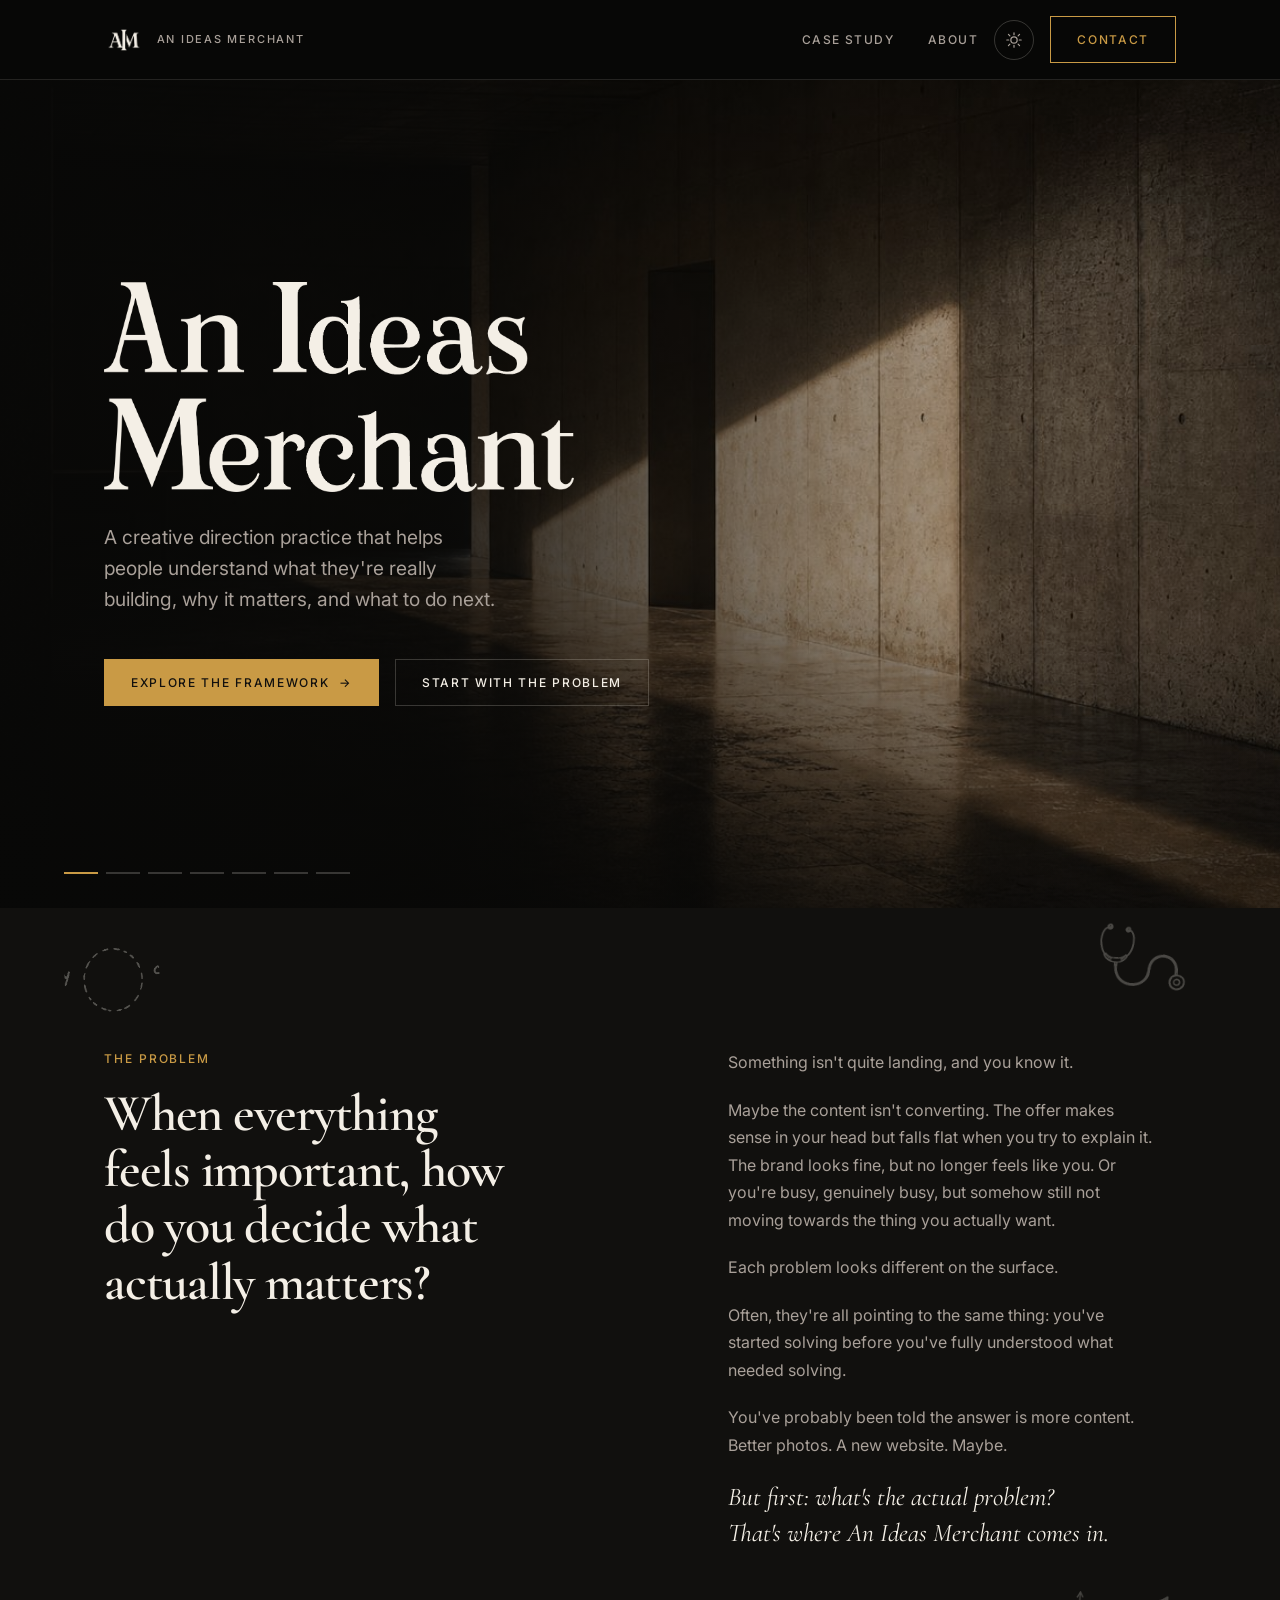
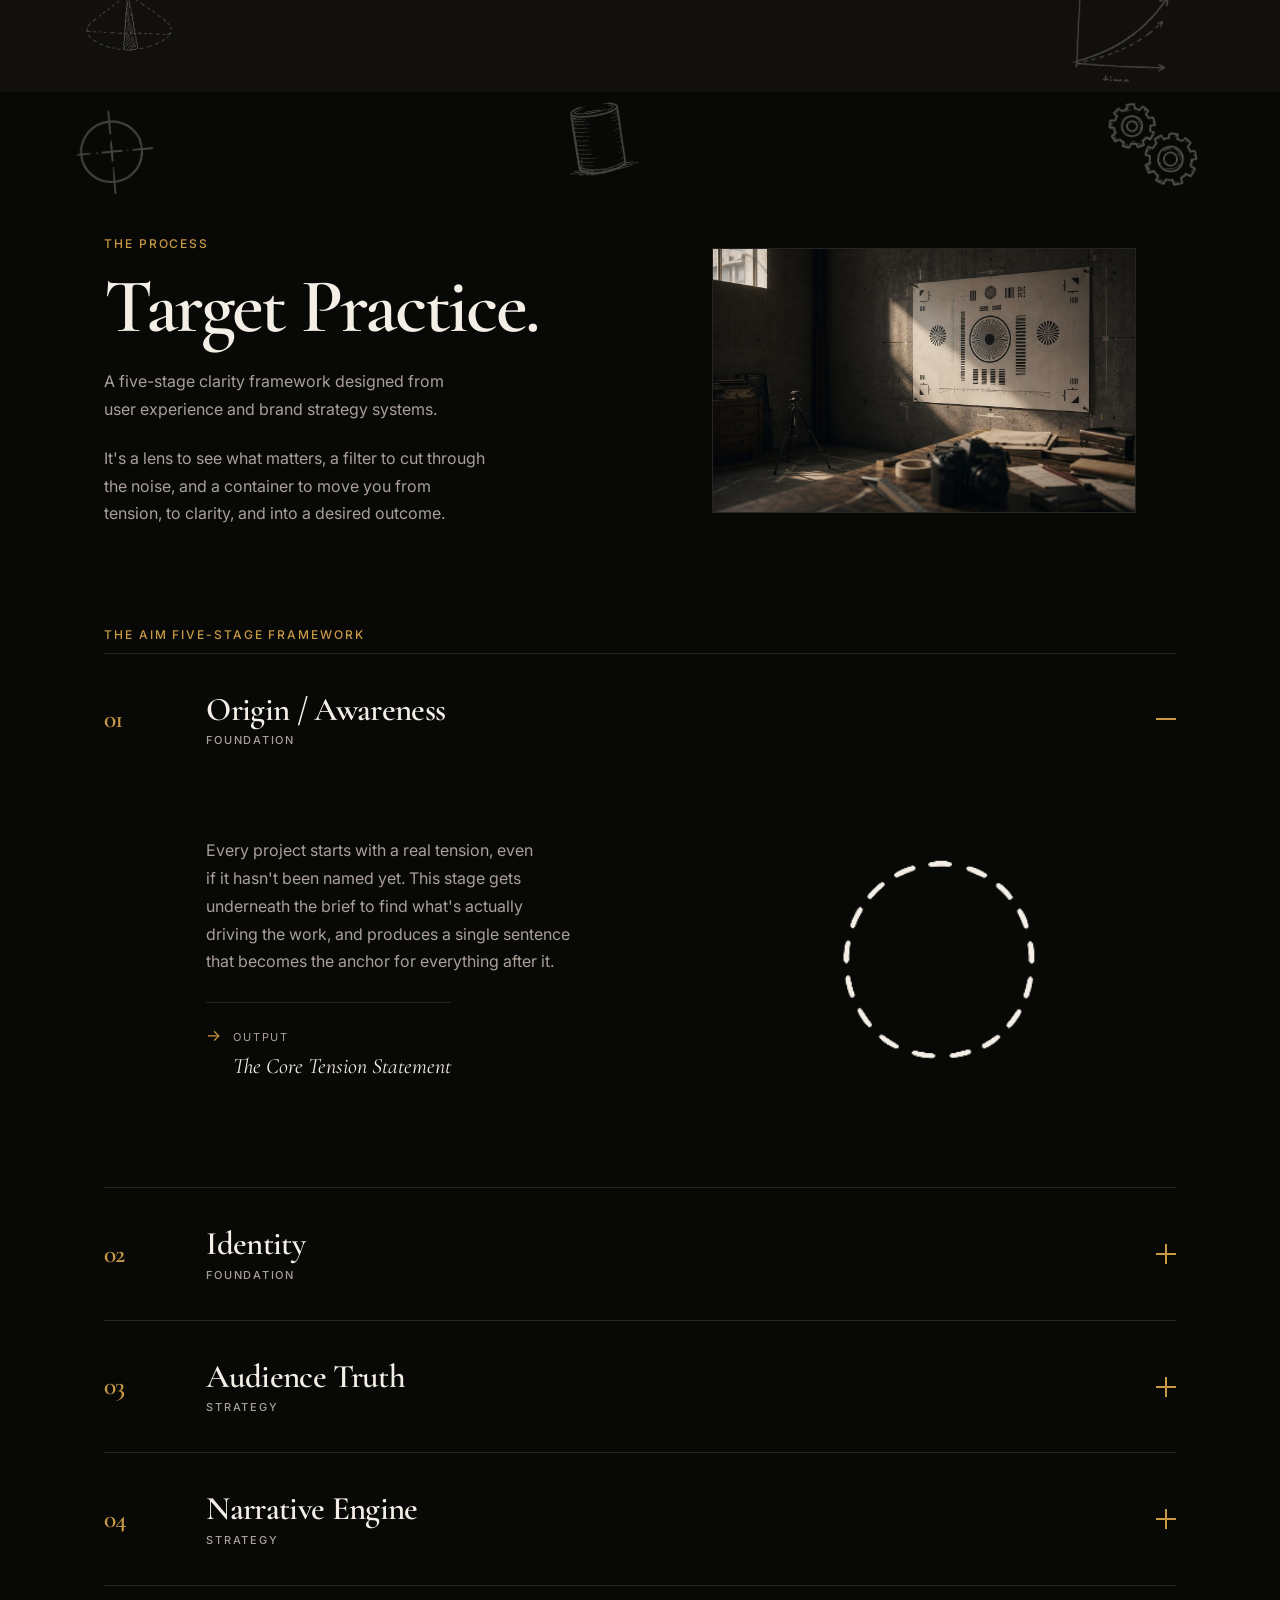
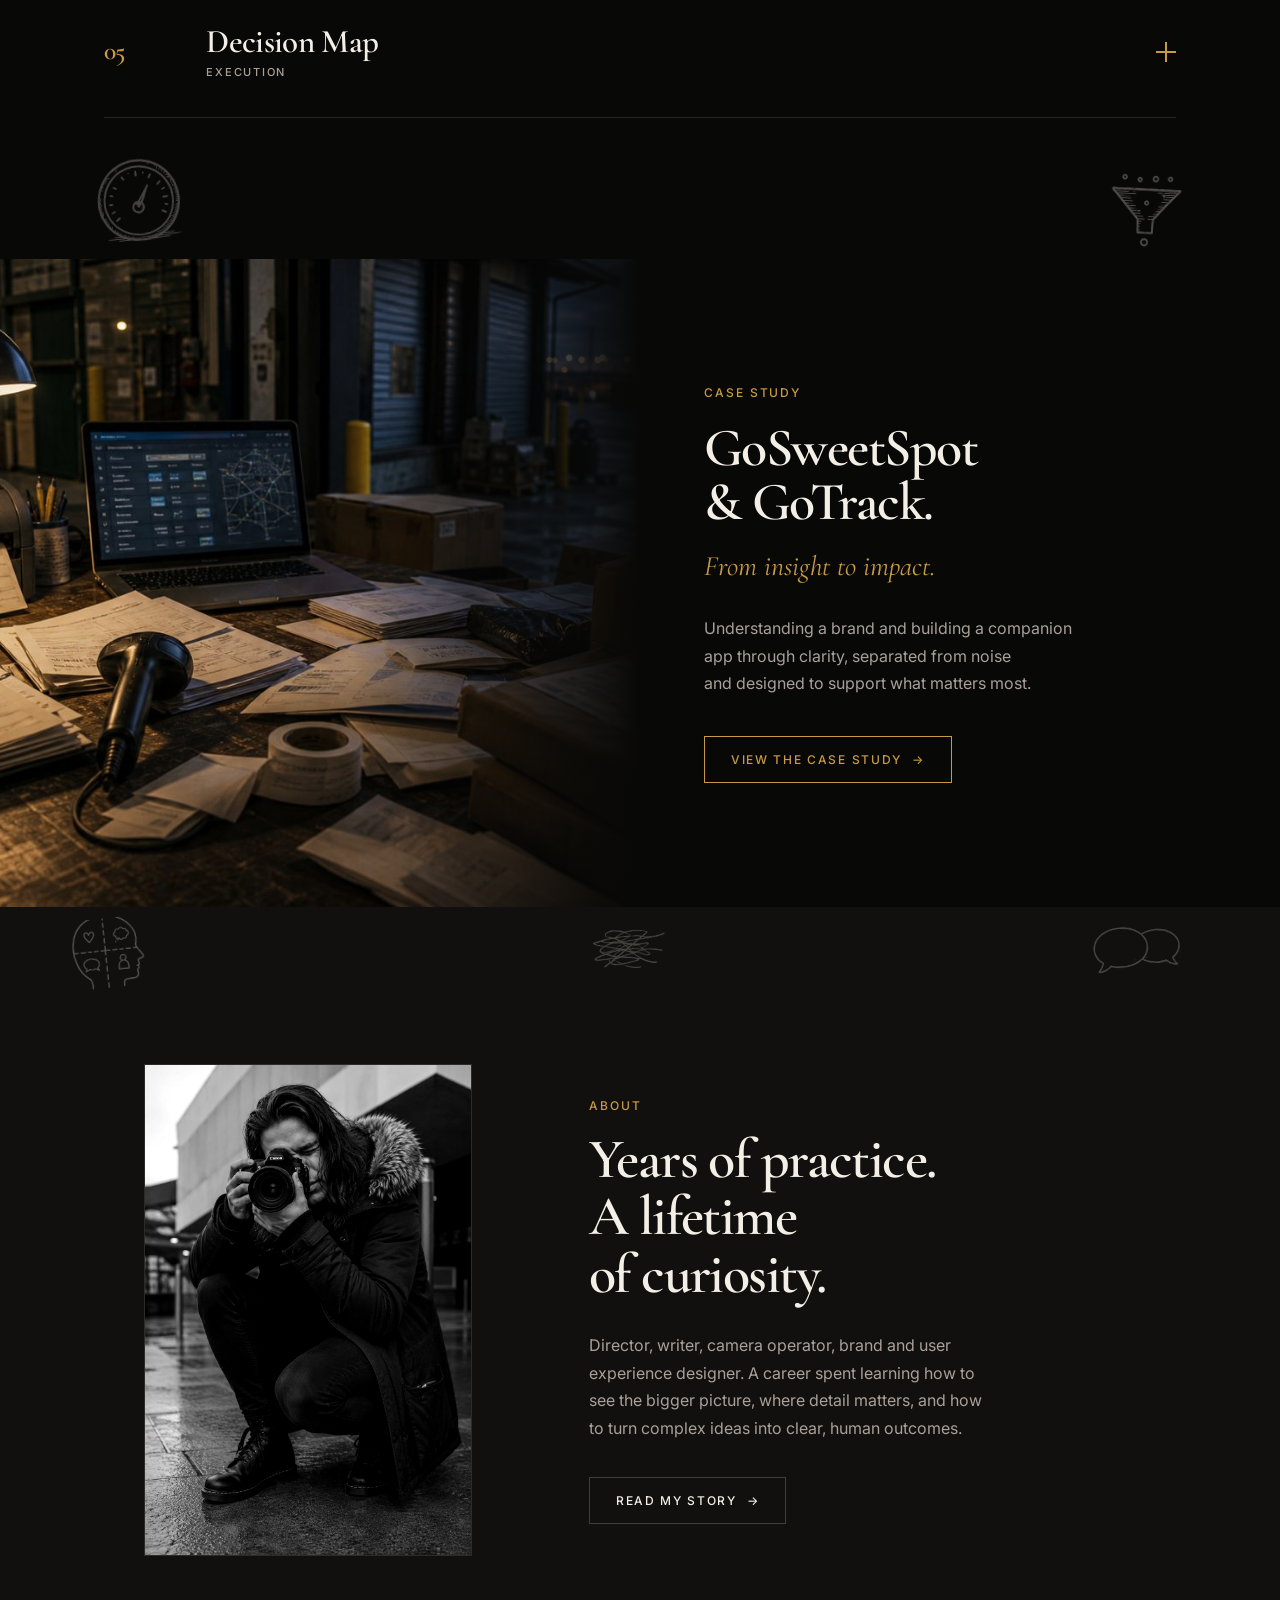
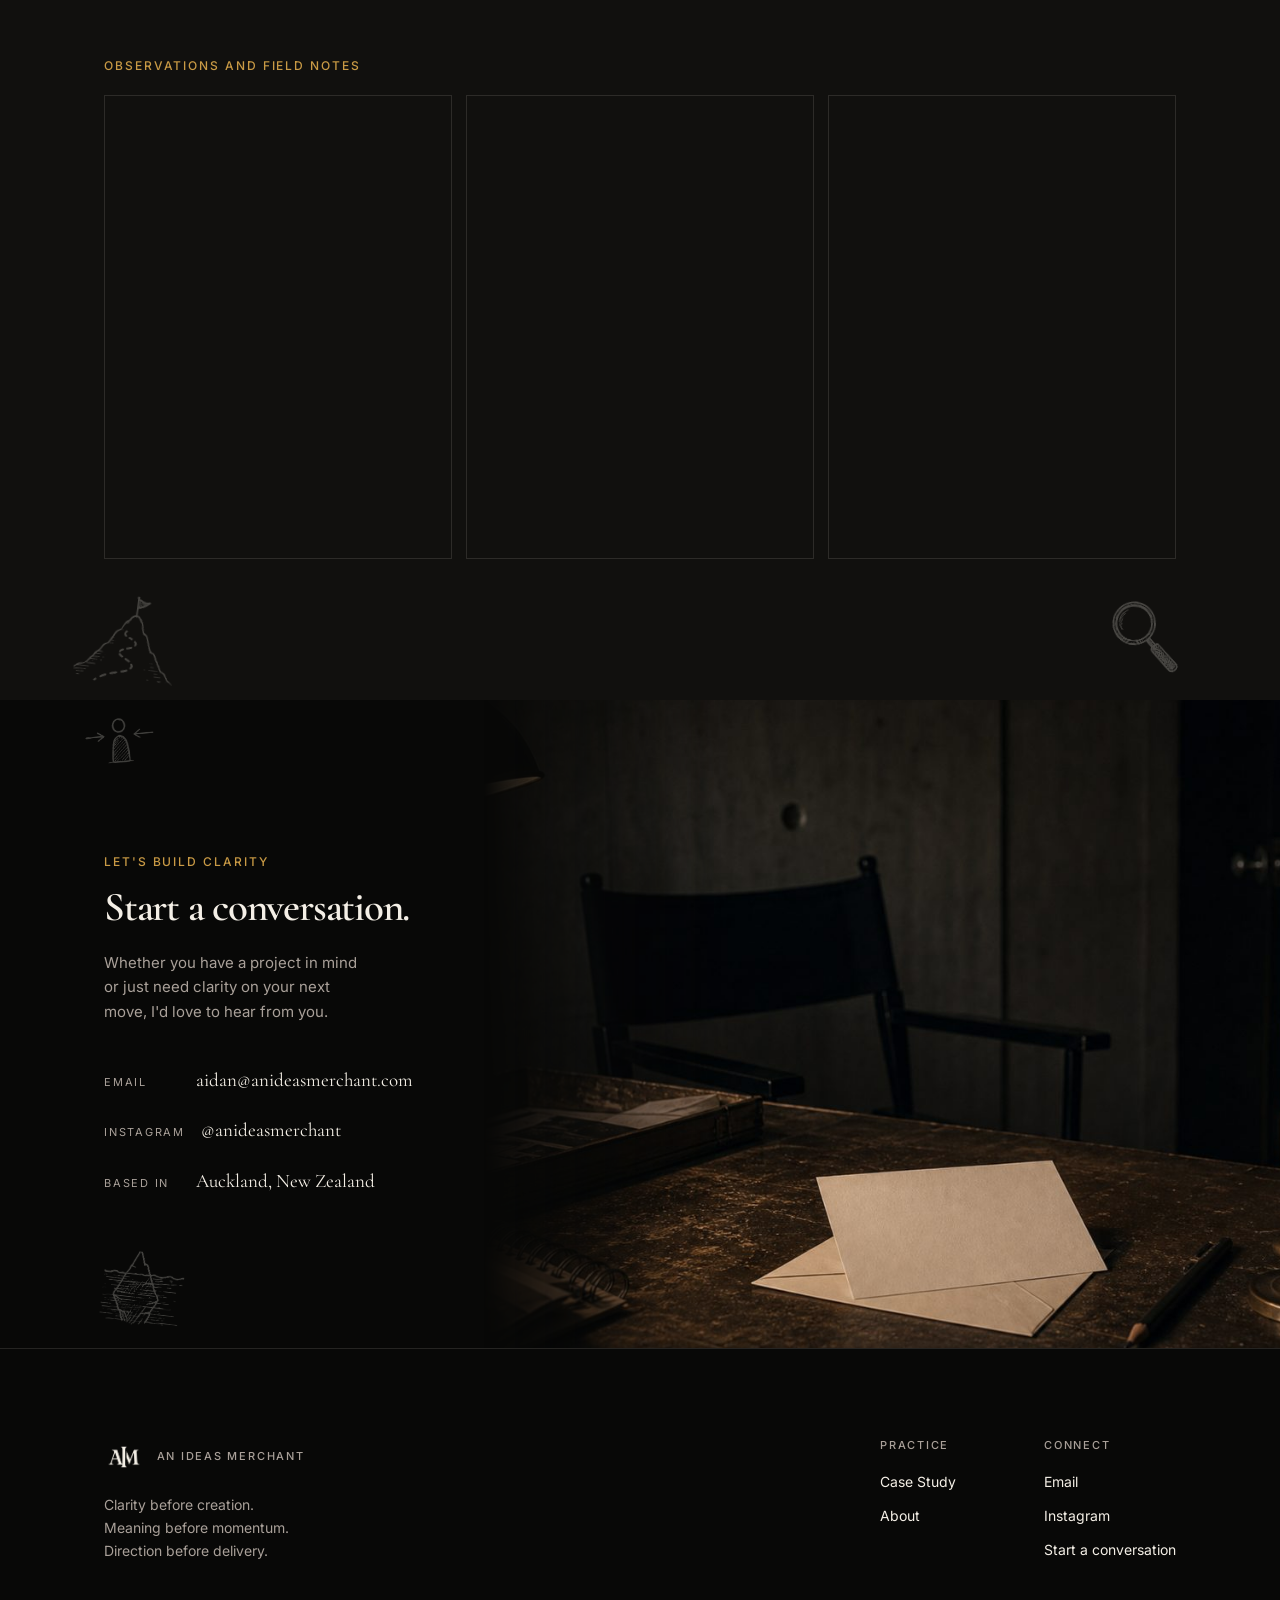
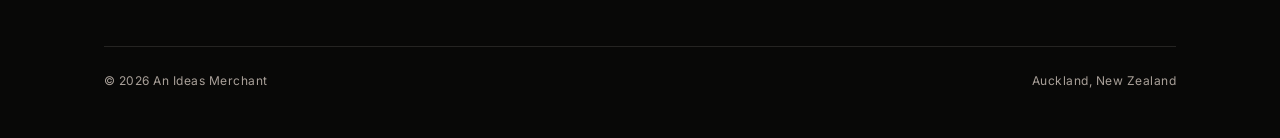
==== commit cc04f246: "Add files via upload" ====
--- a/index.html
+++ b/index.html
@@ -12,213 +12,669 @@
     } catch (e) {}
   })();
 </script>
-<title>My Story · An Ideas Merchant</title>
-<link rel="icon" type="image/png" sizes="32x32" href="../assets/favicon/favicon-32.png">
-<link rel="icon" type="image/png" sizes="48x48" href="../assets/favicon/favicon-48.png">
-<link rel="icon" type="image/png" sizes="512x512" href="../assets/favicon/favicon-512.png">
-<link rel="apple-touch-icon" href="../assets/favicon/apple-touch-icon.png">
-<meta name="description" content="Years of practice, a lifetime of curiosity. The story behind An Ideas Merchant.">
-<meta property="og:type" content="article">
+<title>An Ideas Merchant · Clarity before creation</title>
+<link rel="icon" type="image/png" sizes="32x32" href="assets/favicon/favicon-32.png">
+<link rel="icon" type="image/png" sizes="48x48" href="assets/favicon/favicon-48.png">
+<link rel="icon" type="image/png" sizes="512x512" href="assets/favicon/favicon-512.png">
+<link rel="apple-touch-icon" href="assets/favicon/apple-touch-icon.png">
+<meta name="description" content="A creative direction practice that helps people understand what they're really building, why it matters, and what to do next.">
+<meta property="og:type" content="website">
 <meta property="og:site_name" content="An Ideas Merchant">
-<meta property="og:url" content="https://anideasmerchant.com/story/">
-<meta property="og:title" content="My Story · An Ideas Merchant">
-<meta property="og:description" content="Years of practice, a lifetime of curiosity. The story behind An Ideas Merchant.">
+<meta property="og:url" content="https://anideasmerchant.com/">
+<meta property="og:title" content="An Ideas Merchant · Clarity before creation">
+<meta property="og:description" content="A creative direction practice that helps people understand what they're really building, why it matters, and what to do next.">
 <meta property="og:image" content="https://anideasmerchant.com/assets/og/og-home.jpg">
 <meta property="og:image:width" content="1200">
 <meta property="og:image:height" content="630">
 <meta name="twitter:card" content="summary_large_image">
-<meta name="twitter:title" content="My Story · An Ideas Merchant">
-<meta name="twitter:description" content="Years of practice, a lifetime of curiosity. The story behind An Ideas Merchant.">
+<meta name="twitter:title" content="An Ideas Merchant · Clarity before creation">
+<meta name="twitter:description" content="A creative direction practice that helps people understand what they're really building, why it matters, and what to do next.">
 <meta name="twitter:image" content="https://anideasmerchant.com/assets/og/og-home.jpg">
-<link rel="stylesheet" href="../styles.css">
+<link rel="stylesheet" href="styles.css">
 <style>
-  :root { --maxw: 1200px; --readw: 660px; --gutter: clamp(22px, 5vw, 80px); }
+  /* ============================================================
+     An Ideas Merchant — website. Dark direction (cinema black).
+     Built on AIM design system tokens (styles.css). Page-level
+     layout only; colour + type come from the system.
+     ============================================================ */
+  :root {
+    --maxw: 1200px;
+    --gutter: clamp(22px, 5vw, 80px);
+    --section-y: clamp(80px, 11vw, 150px);
+  }
   * { box-sizing: border-box; }
   html { scroll-behavior: smooth; }
-  body { background: var(--aim-black); color: var(--aim-ivory); margin: 0; overflow-x: hidden; font-family: var(--font-body); }
+  body {
+    background: var(--aim-black); color: var(--aim-ivory);
+    overflow-x: hidden; margin: 0;
+    font-family: var(--font-body);
+    -webkit-font-smoothing: antialiased;
+    -moz-osx-font-smoothing: grayscale;
+    text-rendering: optimizeLegibility;
+  }
   a { color: inherit; text-decoration: none; }
   img { display: block; max-width: 100%; }
-  p { margin: 0; text-wrap: pretty; }
+  p { text-wrap: pretty; margin: 0; }
+
+  .display { font-family: var(--font-display); font-weight: 600; line-height: 1.04; letter-spacing: -0.02em; }
+  .kicker {
+    font-family: var(--font-body); font-weight: 500; font-size: 12px;
+    letter-spacing: var(--tracking-meta); text-transform: uppercase;
+    color: var(--aim-gold); margin: 0;
+  }
+  .meta-label {
+    font-family: var(--font-body); font-weight: 500; font-size: 11px;
+    letter-spacing: var(--tracking-meta); text-transform: uppercase;
+    color: var(--aim-muted); margin: 0;
+  }
+  .lede { font-size: clamp(17px, 1.5vw, 20px); line-height: 1.62; color: var(--aim-muted); }
   .wrap { max-width: var(--maxw); margin: 0 auto; padding-inline: var(--gutter); }
-  .display { font-family: var(--font-display); font-weight: 500; line-height: 1.05; letter-spacing: -0.01em; }
-  .kicker { font-family: var(--font-body); font-weight: 500; font-size: 12px; letter-spacing: var(--tracking-meta); text-transform: uppercase; color: var(--aim-gold); margin: 0; }
-
-  /* nav */
-  .nav { position: sticky; top: 0; z-index: 60; background: color-mix(in srgb, var(--aim-black) 82%, transparent); backdrop-filter: saturate(120%) blur(12px); border-bottom: 1px solid var(--aim-hairline-ivory); }
-  .nav-inner { max-width: var(--maxw); margin: 0 auto; padding: 16px var(--gutter); display: flex; align-items: center; justify-content: space-between; gap: 24px; }
+  section { position: relative; }
+
+  /* ---- NAV ---- */
+  .nav {
+    position: sticky; top: 0; z-index: 60;
+    background: color-mix(in srgb, var(--aim-black) 82%, transparent);
+    backdrop-filter: saturate(120%) blur(12px);
+    border-bottom: 1px solid var(--aim-hairline-ivory);
+  }
+  .nav-inner {
+    max-width: var(--maxw); margin: 0 auto; padding: 16px var(--gutter);
+    display: flex; align-items: center; justify-content: space-between; gap: 24px;
+  }
   .brand { display: flex; align-items: center; gap: 13px; }
-  .brand .mono-logo { height: 38px; width: auto; display: block; }
+  .brand .mono-logo { height: 40px; width: auto; display: block; }
   .brand .word { font-family: var(--font-body); font-weight: 500; font-size: 11px; letter-spacing: var(--tracking-meta); text-transform: uppercase; color: var(--aim-muted); }
-  .back { font-size: 12px; font-weight: 500; letter-spacing: 0.12em; text-transform: uppercase; color: var(--aim-muted); display: inline-flex; align-items: center; gap: 10px; transition: color var(--dur) var(--ease-out); }
-  .back:hover { color: var(--aim-ivory); }
-
-  /* header */
-  .hd { position: relative; min-height: clamp(420px, 62vh, 620px); display: flex; align-items: flex-end; isolation: isolate; overflow: hidden; }
-  .hd img { position: absolute; inset: 0; width: 100%; height: 100%; object-fit: cover; z-index: -2; filter: saturate(0.88); }
-  .hd::after { content: ""; position: absolute; inset: 0; z-index: -1; background: linear-gradient(0deg, rgba(8,8,7,0.96) 0%, rgba(8,8,7,0.5) 45%, rgba(8,8,7,0.35) 100%); }
-  .hd-inner { padding-block: clamp(40px, 6vw, 72px); }
-  .hd h1 { font-size: clamp(44px, 7vw, 96px); margin: 18px 0 0; max-width: 16ch; color: var(--aim-ivory); }
-  .hd h1 .soft { color: var(--aim-muted); }
-
-  /* article */
-  .article { padding-block: clamp(64px, 9vw, 120px); }
-  .lead { max-width: var(--readw); margin: 0 auto; font-family: var(--font-display); font-style: italic; font-size: clamp(24px, 3vw, 34px); line-height: 1.34; color: var(--aim-ivory); }
-  .prose { max-width: var(--readw); margin: 0 auto; }
-  .prose p { font-size: clamp(17px, 1.3vw, 19px); line-height: 1.78; color: var(--aim-muted); margin: 28px 0 0; }
-  .prose p.turn { color: var(--aim-ivory); font-family: var(--font-display); font-style: italic; font-size: clamp(21px, 2.2vw, 27px); line-height: 1.42; margin-top: 44px; }
-  .prose p:first-child { margin-top: 0; }
-
-  .figure { margin: clamp(56px, 8vw, 96px) auto; max-width: 860px; }
-  .frame-pair { display: grid; grid-template-columns: 1fr 1fr; gap: 12px; }
-  .figure .frame { aspect-ratio: 3/4; overflow: hidden; border: 1px solid var(--aim-hairline-ivory); }
-  .figure img { width: 100%; height: 100%; object-fit: cover; filter: saturate(0.88); }
-  .figure figcaption { margin-top: 14px; font-size: 11px; letter-spacing: var(--tracking-meta); text-transform: uppercase; color: var(--aim-muted); }
-
-  .end { max-width: var(--readw); margin: clamp(56px,8vw,88px) auto 0; padding-top: 36px; border-top: 1px solid var(--aim-hairline-ivory); text-align: center; }  .end .sign { font-family: var(--font-display); font-style: italic; font-size: clamp(22px, 2.4vw, 30px); color: var(--aim-ivory); }
-  .btn { font-family: var(--font-body); font-size: 12px; font-weight: 500; letter-spacing: 0.14em; text-transform: uppercase; padding: 13px 26px; cursor: pointer; border: 1px solid var(--aim-gold); color: var(--aim-gold); display: inline-flex; align-items: center; gap: 10px; margin-top: 30px; transition: background var(--dur) var(--ease-out), color var(--dur) var(--ease-out); }
-  .btn:hover { background: var(--aim-gold); color: var(--aim-charcoal); }
-
-  .footer { padding: 48px 0; border-top: 1px solid var(--aim-hairline-ivory); }
-  .footer-line { display: flex; justify-content: space-between; gap: 16px; flex-wrap: wrap; }
+  .nav-links { display: flex; align-items: center; gap: 34px; }
+  .nav-links a {
+    font-family: var(--font-body); font-size: 12px; font-weight: 500;
+    letter-spacing: 0.12em; text-transform: uppercase; color: var(--aim-muted);
+    transition: color var(--dur) var(--ease-out);
+  }
+  .nav-links a:hover { color: var(--aim-ivory); }
+
+  .btn {
+    font-family: var(--font-body); font-size: 12px; font-weight: 500;
+    letter-spacing: 0.14em; text-transform: uppercase;
+    padding: 13px 26px; cursor: pointer; border: 1px solid transparent;
+    white-space: nowrap; display: inline-flex; align-items: center; gap: 10px;
+    transition: background var(--dur) var(--ease-out), color var(--dur) var(--ease-out), border-color var(--dur) var(--ease-out);
+  }
+  .btn .arw { transition: transform var(--dur) var(--ease-out); }
+  .btn:hover .arw { transform: translateX(4px); }
+  .btn-outline { border-color: var(--aim-gold); color: var(--aim-gold); }
+  .btn-outline:hover { background: var(--aim-gold); color: var(--aim-charcoal); }
+  .btn-solid { background: var(--aim-gold); color: var(--aim-charcoal); }
+  .btn-solid:hover { background: var(--aim-gold-light); }
+  .btn-ghost { border-color: var(--aim-hairline-ivory-strong); color: var(--aim-ivory); }
+  .btn-ghost:hover { border-color: var(--aim-ivory); }
+
+  /* ---- HERO ---- */
+  .hero { position: relative; min-height: min(92vh, 900px); display: flex; align-items: center; isolation: isolate; overflow: hidden; }
+  .hero-slides { position: absolute; inset: 0; z-index: -2; }
+  .hero-slides img {
+    position: absolute; inset: 0; width: 100%; height: 100%; object-fit: cover;
+    object-position: 70% 50%; opacity: 0; transition: opacity 1600ms var(--ease-inout);
+    filter: saturate(0.9) contrast(1.02);
+  }
+  .hero-slides img.on { opacity: 1; }
+  .hero::after {
+    content: ""; position: absolute; inset: 0; z-index: -1;
+    background:
+      linear-gradient(90deg, rgba(8,8,7,0.97) 0%, rgba(8,8,7,0.86) 34%, rgba(8,8,7,0.42) 66%, rgba(8,8,7,0.15) 100%),
+      linear-gradient(0deg, rgba(8,8,7,0.65) 0%, rgba(8,8,7,0) 40%);
+  }
+  .hero-inner { width: 100%; padding-block: clamp(90px, 14vw, 140px); }
+  .hero .eyebrow { margin-bottom: 26px; }
+  .hero-wordmark { margin: 0; }
+  .hero-wordmark img { width: clamp(230px, 42vw, 470px); height: auto; display: block; }
+  .hero-sub { margin: 30px 0 0; max-width: 44ch; }
+  .hero-actions { margin-top: 44px; display: flex; gap: 16px; flex-wrap: wrap; align-items: center; }
+  .hero-progress { position: absolute; left: var(--gutter); bottom: 34px; z-index: 2; display: flex; gap: 8px; }
+  .hero-progress button { -webkit-appearance: none; appearance: none; border: 0; padding: 12px 0 0; margin: -12px 0 0; background: transparent; cursor: pointer; display: block; }
+  .hero-progress button span { display: block; width: 34px; height: 2px; background: var(--aim-hairline-ivory-strong); transition: background var(--dur) var(--ease-out); }
+  .hero-progress button.on span { background: var(--aim-gold); }
+  .hero-progress button:hover span { background: var(--aim-ivory); }
+  .hero-progress button.on:hover span { background: var(--aim-gold); }
+
+  /* ---- generic section head ---- */
+  .sec-head h2 { font-size: clamp(34px, 5vw, 60px); margin: 16px 0 0; }
+  .rule { height: 1px; background: var(--aim-hairline-ivory); border: 0; margin: 0; }
+
+  /* ---- THE PROBLEM ---- */
+  .problem { padding-block: var(--section-y); background: var(--aim-charcoal); }
+  .problem-grid { display: grid; grid-template-columns: 1.1fr 0.9fr; gap: clamp(36px, 6vw, 100px); align-items: start; }
+  .problem h2 { font-size: clamp(30px, 4.2vw, 52px); margin: 18px 0 0; max-width: 20ch; line-height: 1.08; letter-spacing: -0.024em; text-wrap: balance; }
+  .problem h2 .soft { color: var(--aim-muted); }
+  .problem-body p { font-size: clamp(16px, 1.2vw, 18px); line-height: 1.72; color: var(--aim-muted); margin: 0 0 20px; }
+  .problem-body p:last-child { margin-bottom: 0; }
+  .problem-body .turn { color: var(--aim-ivory); font-family: var(--font-display); font-style: italic; font-size: clamp(20px, 2vw, 26px); line-height: 1.4; }
+
+  /* ---- THE PROCESS ---- */
+  .process { padding-block: var(--section-y); }
+  .process-top { display: grid; grid-template-columns: 1fr 1fr; gap: clamp(32px, 5vw, 80px); align-items: center; }
+  .process-figure { aspect-ratio: 16/10; overflow: hidden; border: 1px solid var(--aim-hairline-ivory); }
+  .process-figure img { width: 100%; height: 100%; object-fit: cover; filter: saturate(0.9); }
+  .process h2 { font-size: clamp(40px, 6vw, 80px); margin: 16px 0 0; line-height: 1.0; letter-spacing: -0.03em; }
+  .process-intro p { color: var(--aim-muted); font-size: clamp(16px, 1.25vw, 18px); line-height: 1.72; margin: 22px 0 0; max-width: 46ch; }
+
+  .framework-label { margin: clamp(56px, 8vw, 96px) 0 8px; }
+  .steps { border-top: 1px solid var(--aim-hairline-ivory); }
+  .step { border-bottom: 1px solid var(--aim-hairline-ivory); }
+  .step-head {
+    width: 100%; background: none; border: 0; cursor: pointer; color: inherit;
+    display: grid; grid-template-columns: 64px 1fr 32px; align-items: center; gap: clamp(16px, 3vw, 40px);
+    padding: clamp(26px, 3vw, 38px) 0; text-align: left; font: inherit;
+  }
+  .step-num { font-family: var(--font-display); font-size: clamp(20px, 2vw, 26px); color: var(--aim-gold); }
+  .step-title { font-family: var(--font-display); font-weight: 600; font-size: clamp(23px, 2.6vw, 33px); line-height: 1.08; letter-spacing: -0.02em; }
+  .step-title .role { display: block; font-family: var(--font-body); font-size: 11px; font-weight: 500; letter-spacing: var(--tracking-meta); text-transform: uppercase; color: var(--aim-muted); margin-top: 8px; }
+  .step-toggle { position: relative; width: 20px; height: 20px; justify-self: end; }
+  .step-toggle::before, .step-toggle::after { content: ""; position: absolute; background: var(--aim-gold); transition: opacity var(--dur) var(--ease-out), transform var(--dur) var(--ease-out); }
+  .step-toggle::before { left: 0; top: 9px; width: 20px; height: 2px; }
+  .step-toggle::after { left: 9px; top: 0; width: 2px; height: 20px; }
+  .step[aria-expanded="true"] .step-toggle::after { opacity: 0; transform: scaleY(0); }
+  .step-panel { overflow: hidden; max-height: 0; transition: max-height var(--dur-slow) var(--ease-inout); }
+  .step-panel-inner {
+    display: grid; grid-template-columns: 1.05fr 0.95fr; gap: clamp(28px, 5vw, 64px);
+    align-items: center; padding: 0 0 clamp(36px, 4vw, 52px) 0;
+  }
+  .step-panel-inner .txt { padding-left: clamp(0px, calc(64px + 3vw), 104px); }
+  .step-desc { color: var(--aim-muted); font-size: clamp(16px, 1.2vw, 18px); line-height: 1.74; margin: 0; max-width: 52ch; }
+  .step-output { margin-top: 26px; display: inline-flex; align-items: baseline; gap: 12px; padding-top: 20px; border-top: 1px solid var(--aim-hairline-ivory); }
+  .step-output .arrow { color: var(--aim-gold); }
+  .step-output .lbl { font-size: 11px; letter-spacing: var(--tracking-meta); text-transform: uppercase; color: var(--aim-muted); }
+  .step-output .val { font-family: var(--font-display); font-style: italic; font-size: clamp(18px, 1.8vw, 22px); color: var(--aim-ivory); }
+  .step-figure { aspect-ratio: 16/11; overflow: hidden; border: 1px solid var(--aim-hairline-ivory); }
+  .step-figure img { width: 100%; height: 100%; object-fit: cover; filter: saturate(0.9); }
+
+  /* ---- CASE STUDY ---- */
+  .case { position: relative; min-height: clamp(520px, 72vh, 720px); display: grid; grid-template-columns: 1fr 1fr; isolation: isolate; }
+  .case-media { position: relative; overflow: hidden; }
+  .case-media img { position: absolute; inset: 0; width: 100%; height: 100%; object-fit: cover; filter: saturate(0.88); }
+  .case-media::after { content: ""; position: absolute; inset: 0; background: linear-gradient(90deg, rgba(8,8,7,0) 55%, var(--aim-black) 100%); }
+  .case-body { background: var(--aim-black); display: flex; align-items: center; padding: clamp(48px, 8vw, 110px) var(--gutter); }
+  .case-body-inner { max-width: 46ch; }
+  .case h2 { font-size: clamp(32px, 4.2vw, 54px); margin: 18px 0 0; line-height: 1.02; letter-spacing: -0.028em; }
+  .case .sub { margin: 14px 0 0; font-family: var(--font-display); font-style: italic; font-size: clamp(20px, 2.2vw, 28px); color: var(--aim-gold); }
+  .case p.body { margin: 26px 0 0; color: var(--aim-muted); font-size: clamp(16px, 1.25vw, 18px); line-height: 1.72; }
+  .case .btn { margin-top: 38px; }
+
+  /* ---- ABOUT ---- */
+  .about { padding-block: var(--section-y); background: var(--aim-charcoal); }
+  .about-grid { display: grid; grid-template-columns: 0.82fr 1.18fr; gap: clamp(36px, 6vw, 90px); align-items: center; }
+  .about-figure { aspect-ratio: 2/3; overflow: hidden; border: 1px solid var(--aim-hairline-ivory); }
+  .about-figure img { width: 100%; height: 100%; object-fit: cover; filter: saturate(0.86) contrast(1.03); }
+  .about h2 { font-size: clamp(32px, 4.4vw, 56px); margin: 16px 0 0; max-width: 15ch; line-height: 1.03; letter-spacing: -0.028em; }
+  .about p.bio { color: var(--aim-muted); line-height: 1.74; font-size: clamp(16px, 1.25vw, 18px); margin: 28px 0 0; max-width: 52ch; }
+  .about .about-cta { margin-top: 34px; }
+  .about-frames { margin-top: clamp(48px, 7vw, 84px); }
+  .about-frames .fh { display: flex; align-items: baseline; justify-content: space-between; gap: 16px; margin-bottom: 20px; flex-wrap: wrap; }
+  .frames-grid { display: grid; grid-template-columns: repeat(3, 1fr); gap: 14px; }
+  .frames-grid figure { margin: 0; aspect-ratio: 3/4; overflow: hidden; border: 1px solid var(--aim-hairline-ivory); }
+  .frames-grid img { width: 100%; height: 100%; object-fit: cover; filter: saturate(0.88); transition: transform 700ms var(--ease-out); }
+  .frames-grid figure:hover img { transform: scale(1.045); }
+
+  /* ---- CONTACT ---- */
+  .contact { position: relative; min-height: clamp(520px, 72vh, 700px); display: flex; align-items: center; isolation: isolate; overflow: hidden; background: var(--aim-black); }
+  .contact::before { content: ""; position: absolute; inset: 0; z-index: 0; background: var(--aim-black); }
+  .contact-body { position: relative; z-index: 2; display: flex; align-items: center; padding: clamp(56px, 8vw, 120px) var(--gutter); }
+  /* align contact copy to the same left edge as the centered .wrap blocks. */
+  @media (min-width: 941px) {
+    .contact { padding-left: max(var(--gutter), calc((100% - var(--maxw)) / 2 + var(--gutter))); }
+    .contact-body { padding-left: 0; }
+    .contact .contact-media img { left: max(400px, calc(var(--cl) + 164px)); max-width: 1700px; }
+  }
+  .contact-body-inner { max-width: 360px; }
+  .contact h2 { font-size: clamp(30px, 3.2vw, 44px); margin: 16px 0 0; line-height: 1.02; letter-spacing: -0.03em; }
+  .contact .intro { margin: 22px 0 0; color: var(--aim-muted); font-size: clamp(15px, 1.15vw, 17px); line-height: 1.65; max-width: 32ch; }
+  .contact-list { margin: 40px 0 0; display: grid; gap: 20px; }
+  .contact-row { display: flex; align-items: baseline; gap: 16px; }
+  .contact-row .rk { font-size: 11px; letter-spacing: var(--tracking-meta); text-transform: uppercase; color: var(--aim-muted); min-width: 76px; }
+  .contact-row a, .contact-row span.v { font-family: var(--font-display); font-size: clamp(16px, 1.5vw, 19px); color: var(--aim-ivory); transition: color var(--dur) var(--ease-out); }
+  .contact-row a:hover { color: var(--aim-gold); }
+  .contact-media { position: absolute; inset: 0; z-index: 0; overflow: hidden; --cl: max(var(--gutter), calc((100% - var(--maxw)) / 2 + var(--gutter))); -webkit-mask-image: linear-gradient(90deg, transparent calc(var(--cl) + 380px), #000 calc(var(--cl) + 620px)); mask-image: linear-gradient(90deg, transparent calc(var(--cl) + 380px), #000 calc(var(--cl) + 620px)); }
+  .contact-media img { position: absolute; inset: 0; width: 100%; height: 100%; object-fit: cover; filter: saturate(0.9); }
+
+  /* ---- FOOTER ---- */
+  .footer { padding: clamp(52px,7vw,88px) 0 48px; background: var(--aim-black); border-top: 1px solid var(--aim-hairline-ivory); }
+  .footer-top { display: flex; justify-content: space-between; gap: 44px; flex-wrap: wrap; align-items: flex-start; }
+  .footer-brand .brand { margin-bottom: 16px; }
+  .footer-brand p { max-width: 34ch; color: var(--aim-muted); line-height: 1.66; font-size: 14px; }
+  .footer-cols { display: flex; gap: clamp(40px, 7vw, 88px); flex-wrap: wrap; }
+  .footer-col h4 { font-family: var(--font-body); font-size: 11px; letter-spacing: var(--tracking-meta); text-transform: uppercase; color: var(--aim-muted); margin: 0 0 16px; font-weight: 500; }
+  .footer-col a { display: block; font-size: 14px; color: var(--aim-ivory); margin-bottom: 12px; transition: color var(--dur) var(--ease-out); }
+  .footer-col a:hover { color: var(--aim-gold); }
+  .footer-line { margin-top: clamp(48px,6vw,72px); padding-top: 24px; border-top: 1px solid var(--aim-hairline-ivory); display: flex; justify-content: space-between; gap: 16px; flex-wrap: wrap; }
   .footer-line span { font-size: 12px; color: var(--aim-muted); letter-spacing: 0.04em; }
 
+  /* ---- reveal ---- */
+  .reveal { opacity: 0; transform: translateY(20px); transition: opacity 800ms var(--ease-out), transform 800ms var(--ease-out); }
+  .reveal.in { opacity: 1; transform: none; }
+  @media (prefers-reduced-motion: reduce) { .reveal { opacity: 1; transform: none; transition: none; } }
+
+  /* ---- framework diagrams: hand-drawn journal glyphs, themeable ink ---- */
+  .figure-diagram { border: 0; background: none; aspect-ratio: 5/4;
+    display: flex; align-items: center; justify-content: center; padding: clamp(10px, 2.6vw, 40px); }
+  .diagram { width: 100%; height: 100%; background-color: var(--aim-ivory);
+    -webkit-mask-repeat: no-repeat; mask-repeat: no-repeat;
+    -webkit-mask-position: center; mask-position: center;
+    -webkit-mask-size: contain; mask-size: contain; }
+
   /* ---- theme toggle ---- */
-  .nav-right { display: flex; align-items: center; gap: 16px; }
   .theme-toggle { background: none; border: 1px solid var(--aim-hairline-ivory-strong); color: var(--aim-muted);
     width: 40px; height: 40px; border-radius: 50%; cursor: pointer; display: inline-flex; align-items: center;
     justify-content: center; flex: none; transition: color var(--dur) var(--ease-out), border-color var(--dur) var(--ease-out); }
   .theme-toggle:hover { color: var(--aim-ivory); border-color: var(--aim-ivory); }
   .theme-toggle svg { width: 18px; height: 18px; display: block; }
-  .theme-toggle .i-moon { display: none; } .theme-toggle .i-sun { display: block; }
-  [data-theme="light"] .theme-toggle .i-moon { display: block; } [data-theme="light"] .theme-toggle .i-sun { display: none; }
-
-  /* ---- LIGHT THEME: premium paper; the header stays cinematic ---- */
+  .theme-toggle .i-moon { display: none; }
+  .theme-toggle .i-sun { display: block; }
+  [data-theme="light"] .theme-toggle .i-moon { display: block; }
+  [data-theme="light"] .theme-toggle .i-sun { display: none; }
+  .nav-right { display: flex; align-items: center; gap: 16px; }
+
+  /* ============================================================
+     LIGHT THEME — premium paper. Flips raw tokens; the hero stays
+     cinematic (dark) because it is photographic.
+     ============================================================ */
   html { transition: background-color var(--dur-slow) var(--ease-out); }
   [data-theme="light"] {
-    --aim-black: #F4EFE6; --aim-charcoal: #E9E0D1; --aim-surface: #E6DCCB;
-    --aim-muted: #6D6258; --aim-ivory: #14120F; --aim-gold: #9A6B28; --aim-gold-light: #C99A45;
-    --aim-hairline-ivory: rgba(17,16,14,0.13); --aim-hairline-ivory-strong: rgba(17,16,14,0.24);
-  }
-  [data-theme="light"] .hd {
-    --aim-black: #080807; --aim-muted: #A9A099; --aim-ivory: #F4EFE6; --aim-gold: #C99A45;
-    --aim-hairline-ivory: rgba(244,239,230,0.12); --aim-hairline-ivory-strong: rgba(244,239,230,0.20);
-  }
-  [data-theme="light"] .nav .mono-logo, [data-theme="light"] .footer .mono-logo { filter: invert(1) grayscale(1) brightness(0.16); }
-  [data-theme="light"] .g, [data-theme="light"] .story-bg { filter: invert(1); }
-
-  .gallery { max-width: var(--maxw); margin: clamp(64px,9vw,104px) auto 0; }
-  .gallery-head { display: flex; align-items: baseline; justify-content: space-between; gap: 16px; flex-wrap: wrap; margin-bottom: 22px; }
-  .gallery-head h2 { font-family: var(--font-display); font-weight: 600; font-size: clamp(26px, 3vw, 38px); letter-spacing: -0.02em; margin: 6px 0 0; }
-  .gallery-grid { display: grid; grid-template-columns: repeat(3, 1fr); gap: 12px; }
-  .gallery-grid figure { margin: 0; aspect-ratio: 3/4; overflow: hidden; border: 1px solid var(--aim-hairline-ivory); }
-  .gallery-grid img { width: 100%; height: 100%; object-fit: cover; filter: saturate(0.88); transition: transform 700ms var(--ease-out); }
-  .gallery-grid figure:hover img { transform: scale(1.045); }
-  @media (max-width: 640px) { .gallery-grid { grid-template-columns: 1fr 1fr; } }
-  @media (max-width: 460px) { .gallery-grid { grid-template-columns: 1fr; } }
-
-  .reveal { opacity: 0; transform: translateY(18px); transition: opacity 800ms var(--ease-out), transform 800ms var(--ease-out); }
-  .reveal.in { opacity: 1; transform: none; }
-  @media (prefers-reduced-motion: reduce) { .reveal { opacity: 1; transform: none; transition: none; } }
-
-  /* typographic rag */
-  .hd h1, .gallery-head h2 { text-wrap: balance; }
-  .lead, .prose p.turn { text-wrap: balance; }
-
-  /* field-note glyphs: hand-drawn chalk diagrams peppered through the story */
-  .article { position: relative; overflow: hidden; }
-  .article > .wrap, .article > .figure, .article > .gallery, .article > .end { position: relative; z-index: 1; }
-  .g { position: absolute; z-index: 0; pointer-events: none; background: no-repeat center / contain; opacity: 0.26; filter: brightness(1.05); }
-  @media (max-width: 1100px) { .g { display: none; } }
-
-  /* middle story images as faint background, copy flows over top */
-  .story-mid { position: relative; }
-  .story-mid > *:not(.story-bg) { position: relative; z-index: 1; }
-  .story-bg { position: absolute; z-index: 0; pointer-events: none; background-repeat: no-repeat; background-position: center; background-size: cover; opacity: 0.13; filter: grayscale(0.15); }
-  .story-bg-a { width: 62%; aspect-ratio: 3/4; max-height: 60%; top: -4%; left: -6%; background-image: url('../uploads/8816.jpeg'); }
-  .story-bg-b { width: 62%; aspect-ratio: 3/4; max-height: 60%; bottom: -4%; right: -6%; background-image: url('../uploads/8807.jpeg'); }
-  @media (max-width: 760px) { .story-bg { display: none; } }
+    --aim-black:      #F4EFE6;
+    --aim-charcoal:   #E9E0D1;
+    --aim-surface:    #E6DCCB;
+    --aim-muted:      #6D6258;
+    --aim-ivory:      #14120F;
+    --aim-gold:       #9A6B28;
+    --aim-gold-light: #C99A45;
+    --aim-hairline-ivory:        rgba(17,16,14,0.13);
+    --aim-hairline-ivory-strong: rgba(17,16,14,0.24);
+  }
+  /* keep the hero cinematic dark in light mode */
+  [data-theme="light"] .hero {
+    --aim-black:      #080807;
+    --aim-charcoal:   #11100E;
+    --aim-muted:      #A9A099;
+    --aim-ivory:      #F4EFE6;
+    --aim-gold:       #C99A45;
+    --aim-gold-light: #E2BE72;
+    --aim-hairline-ivory:        rgba(244,239,230,0.12);
+    --aim-hairline-ivory-strong: rgba(244,239,230,0.20);
+  }
+  /* logos are ivory PNGs — flip to ink where they sit on paper */
+  [data-theme="light"] .nav .mono-logo,
+  [data-theme="light"] .footer .mono-logo { filter: invert(1) grayscale(1) brightness(0.16); }
+  /* faint background glyph watermarks — flip ivory line-art to ink */
+  [data-theme="light"] .glyph { filter: invert(1); }
+
+  /* ---- responsive ---- */
+  @media (max-width: 940px) {
+    .nav-links { display: none; }
+    .hero-slides img { object-position: 50% 38%; }
+    .problem-grid, .process-top, .step-panel-inner, .about-grid { grid-template-columns: 1fr; }
+    .step-panel-inner .txt { padding-left: 0; }
+    .case { grid-template-columns: 1fr; }
+    .case-media { min-height: 340px; order: -1; }
+    .case-media::after { background: linear-gradient(0deg, var(--aim-black) 0%, rgba(8,8,7,0) 55%); }
+    .contact { flex-direction: column; min-height: auto; }
+    .contact-media { position: relative; inset: auto; height: clamp(280px, 55vw, 380px); -webkit-mask-image: none; mask-image: none; }
+    .about-figure { aspect-ratio: 4/5; }
+    .about-figure img { filter: saturate(0.92) contrast(1.05) brightness(1.12); }
+    .frames-grid { grid-template-columns: 1fr 1fr; }
+  }
+  @media (max-width: 560px) {
+    .step-head { grid-template-columns: 40px 1fr 24px; gap: 14px; }
+    .contact-row { flex-direction: column; gap: 4px; }
+    .frames-grid { grid-template-columns: 1fr; }
+  }
+  /* ---- typographic rag: intentional measure + balanced line endings ---- */
+  h1, h2, h3 { text-wrap: balance; }
+  .hero-sub { max-width: 37ch; }
+  .problem-body p { max-width: 43ch; }
+  .process-intro p { max-width: 43ch; }
+  .step-desc { max-width: 50ch; }
+  .case p.body { max-width: 39ch; }
+  .case-body-inner { max-width: 40ch; }
+  .about p.bio { max-width: 46ch; }
+  .contact .intro { max-width: 36ch; }
+  .lede, .hero-sub, .problem-body p, .problem-body .turn, .process-intro p,
+  .step-desc, .case p.body, .case .sub, .about p.bio, .contact .intro { text-wrap: balance; }
+  /* body copy: prevent single-word orphans/widows (balance is only for headings + the turn line) */
+  .problem-body p { text-wrap: pretty; }
+  .problem-body .turn { text-wrap: balance; }
+
+  /* ---- field-note glyphs: hand-drawn chalk diagrams peppered behind sections ---- */
+  .problem, .process, .about, .contact { position: relative; overflow: hidden; }
+  .problem > .wrap, .process > .wrap, .about > .wrap, .contact > .wrap { position: relative; z-index: 1; }
+  .glyph { position: absolute; z-index: 0; pointer-events: none; background-repeat: no-repeat; background-position: center; background-size: contain; opacity: 0.28; filter: brightness(1.05); }
+  .glyph.d-container  { aspect-ratio: 205/200; background-image: url('assets/glyphs/bg-cylinder.png'); }
+  .glyph.d-bridge     { aspect-ratio: 420/185; background-image: url('assets/glyphs/bg-bridge.png'); }
+  .glyph.d-tension    { aspect-ratio: 151/154; background-image: url('assets/glyphs/t-tension.png'); }
+  .glyph.d-diagnosis  { aspect-ratio: 246/220; background-image: url('assets/glyphs/t-diagnosis.png'); }
+  .glyph.d-scope      { aspect-ratio: 269/179; background-image: url('assets/glyphs/t-scope.png'); }
+  .glyph.d-narrative  { aspect-ratio: 235/210; background-image: url('assets/glyphs/s4-narrative.png'); }
+  .glyph.d-pressure   { aspect-ratio: 208/195; background-image: url('assets/glyphs/bg-gauge.png'); }
+  .glyph.d-focus      { aspect-ratio: 195/200; background-image: url('assets/glyphs/bg-focus.png'); }
+  .glyph.d-cost       { aspect-ratio: 275/217; background-image: url('assets/glyphs/t-cost.png'); }
+  .glyph.d-delay      { aspect-ratio: 214/190; background-image: url('assets/glyphs/bg-mountain.png'); }
+  .glyph.d-gap        { aspect-ratio: 293/182; background-image: url('assets/glyphs/t-gap.png'); }
+  .glyph.d-hidden     { aspect-ratio: 195/205; background-image: url('assets/glyphs/bg-iceberg.png'); }
+  .glyph.d-identity   { aspect-ratio: 298/195; background-image: url('assets/glyphs/t-identity.png'); }
+  .glyph.d-empathy    { aspect-ratio: 246/184; background-image: url('assets/glyphs/t-empathy.png'); }
+  .glyph.d-assume     { aspect-ratio: 230/189; background-image: url('assets/glyphs/t-assume.png'); }
+  .glyph.d-remove     { aspect-ratio: 314/122; background-image: url('assets/glyphs/t-remove.png'); }
+  .glyph.d-filter     { aspect-ratio: 258/173; background-image: url('assets/glyphs/t-filter.png'); }
+  .glyph.d-diagnostic { aspect-ratio: 296/177; background-image: url('assets/glyphs/t-diagnostic.png'); }
+  @media (max-width: 1100px) { .glyph { display: none; } }
 </style>
 </head>
 <body>
 
+<template id="__bundler_thumbnail" data-bg-color="#0b0b0a">
+  <svg viewBox="0 0 1200 800" xmlns="http://www.w3.org/2000/svg">
+    <rect width="1200" height="800" fill="#0b0b0a"/>
+    <g fill="none" stroke="#c9a227" stroke-width="6">
+      <circle cx="600" cy="360" r="150"/>
+      <circle cx="600" cy="360" r="98"/>
+      <circle cx="600" cy="360" r="46"/>
+    </g>
+    <circle cx="600" cy="360" r="12" fill="#c9a227"/>
+    <text x="600" y="600" text-anchor="middle" fill="#f4efe6" font-family="Georgia, serif" font-size="58" font-style="italic">An Ideas Merchant</text>
+  </svg>
+</template>
+
+<!-- ====================== NAV ====================== -->
 <header class="nav">
   <nav class="nav-inner" aria-label="Primary">
-    <a class="brand" href="../" aria-label="An Ideas Merchant, home">
-      <img class="mono-logo" src="../assets/logos/aim-monogram-ivory.png" alt="AIM">
+    <a class="brand" href="./" aria-label="An Ideas Merchant, home">
+      <img class="mono-logo" src="assets/logos/aim-monogram-ivory.png" alt="AIM">
       <span class="word">An Ideas Merchant</span>
     </a>
     <div class="nav-right">
+      <div class="nav-links">
+        <a href="case-study/">Case Study</a>
+        <a href="story/">About</a>
+      </div>
       <button class="theme-toggle" type="button" aria-label="Toggle light and dark theme" title="Toggle theme">
         <svg class="i-sun" viewBox="0 0 24 24" fill="none" stroke="currentColor" stroke-width="1.6" stroke-linecap="round"><circle cx="12" cy="12" r="4.2"></circle><path d="M12 2.4v2.6M12 19v2.6M4.6 4.6l1.9 1.9M17.5 17.5l1.9 1.9M2.4 12h2.6M19 12h2.6M4.6 19.4l1.9-1.9M17.5 6.5l1.9-1.9"></path></svg>
         <svg class="i-moon" viewBox="0 0 24 24" fill="currentColor"><path d="M20 14.5A8 8 0 0 1 9.5 4a8 8 0 1 0 10.5 10.5z"></path></svg>
       </button>
-      <a class="back" href="../">&larr; Back to home</a>
+      <a class="btn btn-outline" href="#contact">Contact</a>
     </div>
   </nav>
 </header>
 
-<main>
-  <section class="hd">
-    <img src="../uploads/aim-about-founder-process-desk.jpg" alt="A cluttered desk of storyboards and notes overlooking Auckland at dusk">
-    <div class="wrap hd-inner">
-      <p class="kicker reveal">My Story</p>
-      <h1 class="display reveal">What comes before the work <span class="soft">has always interested me more than the work itself.</span></h1>
+<main id="top">
+
+  <!-- ====================== HERO ====================== -->
+  <section class="hero">
+    <div class="hero-slides" aria-hidden="true">
+      <img class="on" src="uploads/aim-home-landing-light-container.jpg" alt="">
+      <img src="uploads/target-practice-overview-calibration-wall-v2.jpg" alt="">
+      <img src="uploads/target-practice-01-origin-script-shot-list-v3.jpg" alt="">
+      <img src="uploads/target-practice-02-identity-casting-wall-v3.jpg" alt="">
+      <img src="uploads/target-practice-03-audience-truth-listening-room.jpg" alt="">
+      <img src="uploads/target-practice-04-narrative-engine-edit-suite.jpg" alt="">
+      <img src="uploads/target-practice-05-decision-map-continuity-board-v3.jpg" alt="">
+    </div>
+    <div class="wrap hero-inner">
+      <h1 class="hero-wordmark reveal"><img src="assets/logos/aim-wordmark-collapsed-ivory.png" alt="An Ideas Merchant"></h1>
+      <p class="hero-sub lede reveal">A creative direction practice that helps people understand what they're really building, why it matters, and what to do next.</p>
+      <div class="hero-actions reveal">
+        <a class="btn btn-solid" href="#process">Explore the framework <span class="arw">&rarr;</span></a>
+        <a class="btn btn-ghost" href="#problem">Start with the problem</a>
+      </div>
+    </div>
+    <div class="hero-progress" role="tablist" aria-label="Hero image">
+      <button type="button" class="on" aria-label="Show image 1"><span></span></button><button type="button" aria-label="Show image 2"><span></span></button><button type="button" aria-label="Show image 3"><span></span></button><button type="button" aria-label="Show image 4"><span></span></button><button type="button" aria-label="Show image 5"><span></span></button><button type="button" aria-label="Show image 6"><span></span></button><button type="button" aria-label="Show image 7"><span></span></button>
     </div>
   </section>
 
-  <article class="article">
-    <span class="g" style="width:180px; aspect-ratio:220/215; top:3%; right:4%; transform:rotate(-6deg); background-image:url('assets/glyphs/s1-origin.png');" aria-hidden="true"></span>
-    <span class="g" style="width:130px; aspect-ratio:200/245; top:20%; left:3%; transform:rotate(5deg); opacity:0.22; background-image:url('assets/glyphs/s2-identity.png');" aria-hidden="true"></span>
-    <span class="g" style="width:170px; aspect-ratio:235/210; top:40%; right:3%; transform:rotate(8deg); opacity:0.20; background-image:url('assets/glyphs/s4-narrative.png');" aria-hidden="true"></span>
-    <span class="g" style="width:190px; aspect-ratio:214/190; top:58%; left:4%; transform:rotate(-7deg); opacity:0.22; background-image:url('assets/glyphs/bg-mountain.png');" aria-hidden="true"></span>
-    <span class="g" style="width:150px; aspect-ratio:210/215; bottom:12%; right:5%; transform:rotate(4deg); opacity:0.24; background-image:url('assets/glyphs/s3-audience.png');" aria-hidden="true"></span>
-    <span class="g" style="width:150px; aspect-ratio:208/195; top:74%; right:8%; transform:rotate(-6deg); opacity:0.2; background-image:url('assets/glyphs/bg-gauge.png');" aria-hidden="true"></span>
-    <div class="wrap story-mid">
-      <span class="story-bg story-bg-a" aria-hidden="true"></span>
-      <span class="story-bg story-bg-b" aria-hidden="true"></span>
-      <div class="prose">
-        <p class="reveal">For years I worked in the film and television industry as a camera assistant, watching directors, cinematographers and entire crews shape a story one decision at a time. Every shot, every movement and every cut existed for a reason. Nothing was accidental.</p>
-        <p class="reveal">When studying branding and user experience design, I realised businesses work much the same way. Every interaction tells people something. A website, a product, a service, even silence, all leave someone with an impression. Whether intentional or not, every project is already telling a story.</p>
-        <p class="turn reveal">That observation became the thread connecting everything I'd done.</p>
-        <p class="reveal">What fascinated me wasn't design itself. It was the questions that came before it.</p>
-        <p class="reveal">I've found that the answers to those questions are often far more powerful than any logo, website or marketing campaign. They reveal the meaning behind the work. They expose assumptions. They make invisible priorities visible. Most importantly, they give people something worth committing to.</p>
-        <p class="reveal">Because people rarely struggle simply because they don't know what to do. More often, they struggle because they haven't connected what they're building to something meaningful enough to carry them through the difficult parts.</p>
-        <p class="reveal">Without that, every obstacle feels like a reason to stop. With it, the work has direction.</p>
-        <p class="turn reveal">That understanding came from trying to solve the same problem for myself.</p>
-        <p class="reveal">The hardest project I ever worked on was my own. I realised that understanding a problem and acting on it aren't the same thing. Knowing what to do isn't always enough.</p>
-        <p class="reveal">Like many creative people, I never lacked ideas. I lacked a reliable way to separate the ones worth pursuing from the noise. I lacked a reliable way to hold onto them long enough to understand which ones mattered.</p>
-        <p class="reveal">Over time I developed a practice of slowing down, asking better questions, separating signal from noise, and turning complexity into decisions. That way of thinking gradually evolved into Target Practice.</p>
-        <p class="reveal">I'm building An Ideas Merchant to share that process with founders, creatives and organisations. Not to tell them who they should be, but to help uncover what already exists beneath the noise, articulate why it matters, and build enough conviction that execution becomes the natural next step.</p>
-        <p class="turn reveal">Because when the future you're trying to create becomes clear enough, the cost of never building it becomes impossible to ignore.</p>
-      </div>
-
-      <div class="gallery reveal">
-        <div class="gallery-head">
-          <div>
-            <p class="kicker">Observations and Field Notes</p>
-            <h2>The way I see.</h2>
+  <!-- ====================== THE PROBLEM ====================== -->
+  <section class="problem" id="problem">
+    <span class="glyph d-tension"   style="width:95px; top:10px; left:5%; transform:rotate(-3deg);" aria-hidden="true"></span>
+    <span class="glyph d-diagnosis" style="width:110px; top:12px; right:6%; transform:rotate(4deg); opacity:0.24;" aria-hidden="true"></span>
+    <span class="glyph d-scope"     style="width:120px; bottom:12px; left:6%; transform:rotate(-3deg);" aria-hidden="true"></span>
+    <span class="glyph d-cost"      style="width:120px; bottom:10px; right:7%; transform:rotate(3deg); opacity:0.22;" aria-hidden="true"></span>
+    <div class="wrap">
+      <div class="problem-grid">
+        <div class="reveal">
+          <p class="kicker">The Problem</p>
+          <h2 class="display">When everything feels important, how do you decide what actually matters?</h2>
+        </div>
+        <div class="problem-body reveal">
+          <p>Something isn't quite landing, and you know it.</p>
+          <p>Maybe the content isn't converting. The offer makes sense in your head but falls flat when you try to explain it. The brand looks fine, but no longer feels like you. Or you're busy, genuinely busy, but somehow still not moving towards the thing you actually want.</p>
+          <p>Each problem looks different on the surface.</p>
+          <p>Often, they're all pointing to the same thing: you've started solving before you've fully understood what needed solving.</p>
+          <p>You've probably been told the answer is more content. Better photos. A new website. Maybe.</p>
+          <p class="turn">But first: what's the actual problem? That's where An Ideas Merchant comes in.</p>
+        </div>
+      </div>
+    </div>
+  </section>
+
+  <!-- ====================== THE PROCESS ====================== -->
+  <section class="process" id="process">
+    <span class="glyph d-narrative" style="width:110px; top:10px; right:5%; transform:rotate(6deg);" aria-hidden="true"></span>
+    <span class="glyph d-focus"     style="width:95px; top:12px; left:6%; transform:rotate(-5deg); opacity:0.24;" aria-hidden="true"></span>
+    <span class="glyph d-container" style="width:80px; top:12px; left:44%; transform:rotate(-9deg); opacity:0.24;" aria-hidden="true"></span>
+    <span class="glyph d-filter"    style="width:120px; bottom:12px; right:6%; transform:rotate(3deg);" aria-hidden="true"></span>
+    <span class="glyph d-pressure"  style="width:100px; bottom:12px; left:7%; transform:rotate(-6deg); opacity:0.24;" aria-hidden="true"></span>
+    <div class="wrap">
+      <div class="process-top">
+        <div class="reveal">
+          <p class="kicker">The Process</p>
+          <h2 class="display">Target Practice.</h2>
+          <div class="process-intro">
+            <p>A five-stage clarity framework designed from user experience and brand strategy systems.</p>
+            <p>It's a lens to see what matters, a filter to cut through the noise, and a container to move you from tension, to clarity, and into a desired outcome.</p>
           </div>
         </div>
-        <div class="gallery-grid" id="framesGrid"></div>
-      </div>
-
-      <div class="end reveal">
-        <p class="sign">Clarity before creation.<br>Meaning before momentum.<br>Direction before delivery.</p>
-        <a class="btn" href="../#contact">Start a conversation &rarr;</a>
-      </div>
-    </div>
-  </article>
+        <figure class="process-figure reveal">
+          <img src="uploads/target-practice-overview-calibration-wall-v2.jpg" alt="A calibration chart on a concrete studio wall">
+        </figure>
+      </div>
+
+      <p class="kicker framework-label reveal">The AIM Five-Stage Framework</p>
+      <div class="steps reveal">
+
+        <article class="step" aria-expanded="true">
+          <button class="step-head" aria-controls="stp1">
+            <span class="step-num display">01</span>
+            <span class="step-title">Origin / Awareness <span class="role">Foundation</span></span>
+            <span class="step-toggle" aria-hidden="true"></span>
+          </button>
+          <div class="step-panel" id="stp1">
+            <div class="step-panel-inner">
+              <div class="txt">
+                <p class="step-desc">Every project starts with a real tension, even if it hasn't been named yet. This stage gets underneath the brief to find what's actually driving the work, and produces a single sentence that becomes the anchor for everything after it.</p>
+                <div class="step-output"><span class="arrow">&rarr;</span><span><span class="lbl">Output</span><br><span class="val">The Core Tension Statement</span></span></div>
+              </div>
+              <figure class="step-figure figure-diagram"><span class="diagram" style="-webkit-mask-image:url('assets/glyphs/s1-origin.png'); mask-image:url('assets/glyphs/s1-origin.png');" role="img" aria-label="Origin: the core tension diagram"></span></figure>
+            </div>
+          </div>
+        </article>
+
+        <article class="step" aria-expanded="false">
+          <button class="step-head" aria-controls="stp2">
+            <span class="step-num display">02</span>
+            <span class="step-title">Identity <span class="role">Foundation</span></span>
+            <span class="step-toggle" aria-hidden="true"></span>
+          </button>
+          <div class="step-panel" id="stp2">
+            <div class="step-panel-inner">
+              <div class="txt">
+                <p class="step-desc">Before a brand can speak, it has to know what it is and what it refuses to be. This stage defines the role it plays in someone's life, guide, rebel, translator or protector, and sets the filter every future decision gets run through.</p>
+                <div class="step-output"><span class="arrow">&rarr;</span><span><span class="lbl">Output</span><br><span class="val">The Decision Filter</span></span></div>
+              </div>
+              <figure class="step-figure figure-diagram"><span class="diagram" style="-webkit-mask-image:url('assets/glyphs/s2-identity.png'); mask-image:url('assets/glyphs/s2-identity.png');" role="img" aria-label="Identity: the decision filter diagram"></span></figure>
+            </div>
+          </div>
+        </article>
+
+        <article class="step" aria-expanded="false">
+          <button class="step-head" aria-controls="stp3">
+            <span class="step-num display">03</span>
+            <span class="step-title">Audience Truth <span class="role">Strategy</span></span>
+            <span class="step-toggle" aria-hidden="true"></span>
+          </button>
+          <div class="step-panel" id="stp3">
+            <div class="step-panel-inner">
+              <div class="txt">
+                <p class="step-desc">Demographics don't tell you who someone is. This stage gets at what they're actually tired of, what they secretly want, and what moment in their life they're standing in, so the work speaks to a real person, not a segment.</p>
+                <div class="step-output"><span class="arrow">&rarr;</span><span><span class="lbl">Output</span><br><span class="val">The Audience Pressure Point</span></span></div>
+              </div>
+              <figure class="step-figure figure-diagram"><span class="diagram" style="-webkit-mask-image:url('assets/glyphs/s3-audience.png'); mask-image:url('assets/glyphs/s3-audience.png');" role="img" aria-label="Audience truth diagram"></span></figure>
+            </div>
+          </div>
+        </article>
+
+        <article class="step" aria-expanded="false">
+          <button class="step-head" aria-controls="stp4">
+            <span class="step-num display">04</span>
+            <span class="step-title">Narrative Engine <span class="role">Strategy</span></span>
+            <span class="step-toggle" aria-hidden="true"></span>
+          </button>
+          <div class="step-panel" id="stp4">
+            <div class="step-panel-inner">
+              <div class="txt">
+                <p class="step-desc">Every brand is telling a story whether it means to or not. This stage shapes that story deliberately where someone starts, what shifts, who they become on the other side, and turns it into language you can actually use.</p>
+                <div class="step-output"><span class="arrow">&rarr;</span><span><span class="lbl">Output</span><br><span class="val">The Narrative Arc</span></span></div>
+              </div>
+              <figure class="step-figure figure-diagram"><span class="diagram" style="-webkit-mask-image:url('assets/glyphs/s4-narrative.png'); mask-image:url('assets/glyphs/s4-narrative.png');" role="img" aria-label="Narrative engine diagram"></span></figure>
+            </div>
+          </div>
+        </article>
+
+        <article class="step" aria-expanded="false">
+          <button class="step-head" aria-controls="stp5">
+            <span class="step-num display">05</span>
+            <span class="step-title">Decision Map <span class="role">Execution</span></span>
+            <span class="step-toggle" aria-hidden="true"></span>
+          </button>
+          <div class="step-panel" id="stp5">
+            <div class="step-panel-inner">
+              <div class="txt">
+                <p class="step-desc">Clarity means nothing without action. This stage cuts the noise down to what actually matters right now, what's premature, and what moves the needle first, so the next 90 days have a spine, not a wish list.</p>
+                <div class="step-output"><span class="arrow">&rarr;</span><span><span class="lbl">Output</span><br><span class="val">A 90-Day Action Spine</span></span></div>
+              </div>
+              <figure class="step-figure figure-diagram"><span class="diagram" style="-webkit-mask-image:url('assets/glyphs/s5-process.png'); mask-image:url('assets/glyphs/s5-process.png');" role="img" aria-label="Decision map diagram"></span></figure>
+            </div>
+          </div>
+        </article>
+
+      </div>
+    </div>
+  </section>
+
+  <!-- ====================== CASE STUDY ====================== -->
+  <section class="case" id="casestudy">
+    <div class="case-media reveal">
+      <img src="uploads/aim-case-study-logistics-warehouse-desk-v2.jpg" alt="A logistics desk at a warehouse loading dock at dusk">
+    </div>
+    <div class="case-body">
+      <div class="case-body-inner reveal">
+        <p class="kicker">Case Study</p>
+        <h2 class="display">GoSweetSpot &amp; GoTrack.</h2>
+        <p class="sub">From insight to impact.</p>
+        <p class="body">Understanding a brand and building a companion app through clarity, separated from noise and designed to support what matters most.</p>
+        <a class="btn btn-outline" href="case-study/">View the case study <span class="arw">&rarr;</span></a>
+      </div>
+    </div>
+  </section>
+
+  <!-- ====================== ABOUT ====================== -->
+  <section class="about" id="about">
+    <span class="glyph d-empathy"    style="width:110px; top:10px; left:5%; transform:rotate(-6deg);" aria-hidden="true"></span>
+    <span class="glyph d-diagnostic" style="width:110px; top:12px; right:6%; transform:rotate(-4deg); opacity:0.22;" aria-hidden="true"></span>
+    <span class="glyph d-remove"     style="width:120px; top:16px; left:45%; transform:rotate(4deg); opacity:0.22;" aria-hidden="true"></span>
+    <span class="glyph d-assume"     style="width:110px; bottom:12px; right:6%; transform:rotate(5deg); opacity:0.24;" aria-hidden="true"></span>
+    <span class="glyph d-delay"      style="width:105px; bottom:12px; left:6%; transform:rotate(7deg); opacity:0.22;" aria-hidden="true"></span>
+    <div class="wrap">
+      <div class="about-grid">
+        <figure class="about-figure reveal">
+          <img src="uploads/About Image.jpg" alt="Aidan photographing on a wet city street">
+        </figure>
+        <div class="reveal">
+          <p class="kicker">About</p>
+          <h2 class="display">Years of practice. A lifetime of curiosity.</h2>
+          <p class="bio">Director, writer, camera operator, brand and user experience designer. A career spent learning how to see the bigger picture, where detail matters, and how to turn complex ideas into clear, human outcomes.</p>
+          <a class="btn btn-ghost about-cta" href="story/">Read my story <span class="arw">&rarr;</span></a>
+        </div>
+      </div>
+      <div class="about-frames reveal">
+        <div class="fh">
+          <p class="kicker">Observations and Field Notes</p>
+        </div>
+        <div class="frames-grid" id="framesGrid">
+          <figure><img src="uploads/9948.jpeg" alt="Street photograph, Auckland" loading="lazy"></figure>
+          <figure><img src="uploads/8804.jpeg" alt="Street photograph, Auckland" loading="lazy"></figure>
+          <figure><img src="uploads/8817.jpeg" alt="Street photograph, Auckland" loading="lazy"></figure>
+        </div>
+      </div>
+    </div>
+  </section>
+
+  <!-- ====================== CONTACT ====================== -->
+  <section class="contact" id="contact">
+    <span class="glyph d-bridge"   style="width:150px; top:12px; right:6%; transform:rotate(-4deg); opacity:0.22;" aria-hidden="true"></span>
+    <span class="glyph d-identity" style="width:100px; top:12px; left:6%; transform:rotate(-5deg); opacity:0.22;" aria-hidden="true"></span>
+    <span class="glyph d-gap"      style="width:130px; bottom:12px; right:7%; transform:rotate(3deg); opacity:0.22;" aria-hidden="true"></span>
+    <span class="glyph d-hidden"   style="width:80px; bottom:12px; left:8%; transform:rotate(7deg); opacity:0.24;" aria-hidden="true"></span>
+    <div class="contact-body">
+      <div class="contact-body-inner reveal">
+        <p class="kicker">Let's build clarity</p>
+        <h2 class="display">Start a conversation.</h2>
+        <p class="intro">Whether you have a project in mind or just need clarity on your next move, I'd love to hear from you.</p>
+        <div class="contact-list">
+          <div class="contact-row"><span class="rk">Email</span><a href="mailto:aidan@anideasmerchant.com">aidan@anideasmerchant.com</a></div>
+          <div class="contact-row"><span class="rk">Instagram</span><a href="https://instagram.com/anideasmerchant" target="_blank" rel="noopener">@anideasmerchant</a></div>
+          <div class="contact-row"><span class="rk">Based in</span><span class="v">Auckland, New Zealand</span></div>
+        </div>
+      </div>
+    </div>
+    <div class="contact-media reveal">
+      <img src="uploads/aim-contact-production-office-card-v3.jpg" alt="A blank card on a production office desk in warm light">
+    </div>
+  </section>
+
 </main>
 
+<!-- ====================== FOOTER ====================== -->
 <footer class="footer">
-  <div class="wrap footer-line">
-    <span>&copy; 2026 An Ideas Merchant</span>
-    <span>Auckland, New Zealand</span>
+  <div class="wrap">
+    <div class="footer-top">
+      <div class="footer-brand">
+        <a class="brand" href="./">
+          <img class="mono-logo" src="assets/logos/aim-monogram-ivory.png" alt="AIM">
+          <span class="word">An Ideas Merchant</span>
+        </a>
+        <p>Clarity before creation.<br>Meaning before momentum.<br>Direction before delivery.</p>
+      </div>
+      <div class="footer-cols">
+        <div class="footer-col">
+          <h4>Practice</h4>
+          <a href="case-study/">Case Study</a>
+          <a href="story/">About</a>
+        </div>
+        <div class="footer-col">
+          <h4>Connect</h4>
+          <a href="mailto:aidan@anideasmerchant.com">Email</a>
+          <a href="https://instagram.com/anideasmerchant" target="_blank" rel="noopener">Instagram</a>
+          <a href="#contact">Start a conversation</a>
+        </div>
+      </div>
+    </div>
+    <div class="footer-line">
+      <span>&copy; 2026 An Ideas Merchant</span>
+      <span>Auckland, New Zealand</span>
+    </div>
   </div>
 </footer>
 
 <script>
   (function () {
+    /* ---- theme toggle ---- */
     var tt = document.querySelector('.theme-toggle');
     if (tt) tt.addEventListener('click', function () {
       var cur = document.documentElement.getAttribute('data-theme') === 'light' ? 'light' : 'dark';
@@ -226,22 +682,83 @@
       document.documentElement.setAttribute('data-theme', next);
       try { localStorage.setItem('aim-theme', next); } catch (e) {}
     });
-  })();
-  (function () {
+
+    /* ---- reveal on scroll ---- */
     var els = document.querySelectorAll('.reveal');
     if (!('IntersectionObserver' in window) || matchMedia('(prefers-reduced-motion: reduce)').matches) {
       els.forEach(function (e) { e.classList.add('in'); });
-      return;
+    } else {
+      var io = new IntersectionObserver(function (entries) {
+        entries.forEach(function (en) {
+          if (en.isIntersecting) { en.target.classList.add('in'); io.unobserve(en.target); }
+        });
+      }, { threshold: 0.12, rootMargin: '0px 0px -8% 0px' });
+      els.forEach(function (e) { io.observe(e); });
     }
-    var io = new IntersectionObserver(function (entries) {
-      entries.forEach(function (en) { if (en.isIntersecting) { en.target.classList.add('in'); io.unobserve(en.target); } });
-    }, { threshold: 0.12, rootMargin: '0px 0px -8% 0px' });
-    els.forEach(function (e) { io.observe(e); });
+
+    /* ---- hero image sequence ---- */
+    var slides = Array.prototype.slice.call(document.querySelectorAll('.hero-slides img'));
+    var dots = Array.prototype.slice.call(document.querySelectorAll('.hero-progress button'));
+    var i = 0;
+    var heroTimer = null;
+    var reduce = matchMedia('(prefers-reduced-motion: reduce)').matches;
+    function showSlide(n) {
+      if (n === i || !slides[n]) return;
+      slides[i].classList.remove('on');
+      if (dots[i]) dots[i].classList.remove('on');
+      i = n;
+      slides[i].classList.add('on');
+      if (dots[i]) dots[i].classList.add('on');
+    }
+    function startHero() {
+      if (heroTimer || reduce || slides.length < 2) return;
+      heroTimer = setInterval(function () { showSlide((i + 1) % slides.length); }, 8000);
+    }
+    function restartHero() {
+      if (heroTimer) { clearInterval(heroTimer); heroTimer = null; }
+      startHero();
+    }
+    dots.forEach(function (dot, idx) {
+      dot.addEventListener('click', function () { showSlide(idx); restartHero(); });
+    });
+    startHero();
+
+    /* ---- accordion ---- */
+    var steps = document.querySelectorAll('.step');
+    function setOpen(step, open) {
+      step.setAttribute('aria-expanded', open ? 'true' : 'false');
+      var panel = step.querySelector('.step-panel');
+      panel.style.maxHeight = open ? (panel.scrollHeight + 'px') : '0px';
+      var btn = step.querySelector('.step-head');
+      if (btn) btn.setAttribute('aria-expanded', open ? 'true' : 'false');
+    }
+    steps.forEach(function (step) {
+      var btn = step.querySelector('.step-head');
+      btn.addEventListener('click', function () {
+        var isOpen = step.getAttribute('aria-expanded') === 'true';
+        steps.forEach(function (s) { if (s !== step) setOpen(s, false); });
+        setOpen(step, !isOpen);
+      });
+    });
+    /* open the first by default once images can affect height */
+    window.addEventListener('load', function () {
+      steps.forEach(function (s) { if (s.getAttribute('aria-expanded') === 'true') setOpen(s, true); });
+    });
+    setTimeout(function () {
+      steps.forEach(function (s) { if (s.getAttribute('aria-expanded') === 'true') setOpen(s, true); });
+    }, 300);
+    window.addEventListener('resize', function () {
+      steps.forEach(function (s) { if (s.getAttribute('aria-expanded') === 'true') { var p = s.querySelector('.step-panel'); p.style.maxHeight = 'none'; } });
+    });
   })();
 </script>
+
 <script>
-  /* ---- Observations and Field Notes: responsive random selection ----
-     3 slots desktop / 2 mid / 1 mobile. Picked randomly on load/resize, no auto-cycling. */
+  /* ---- Selected Frames: responsive random cycling ----
+     3 slots desktop / 2 mid / 1 mobile. One slot swaps every 8s,
+     round-robin, so effective hold = slotCount * 8s (24s / 16s / 8s).
+     When the Instagram grid is fuller, swap POOL for a fetch of the
+     latest @anideasmerchant posts — the logic below stays the same. */
   (function () {
     var POOL = [
       'street-8776.jpeg','street-8794.jpeg','street-8799.jpeg','street-8800.jpeg',
@@ -268,11 +785,11 @@
       if (di >= deck.length) { deck = shuffle(POOL); di = 0; }
       return deck[di++];
     }
-    function slotCountForWidth(w) { return w <= 460 ? 1 : (w <= 640 ? 2 : 3); }
+    function slotCountForWidth(w) { return w <= 560 ? 1 : (w <= 940 ? 2 : 3); }
     var current = [];
     function render() {
       grid.innerHTML = current.map(function (name) {
-        return '<figure><img src="../uploads/' + encodeURIComponent(name) + '" alt="Street photograph, Auckland" loading="lazy"></figure>';
+        return '<figure><img src="uploads/' + encodeURIComponent(name) + '" alt="Street photograph, Auckland" loading="lazy"></figure>';
       }).join('');
     }
     function setSlotCount(n) {
